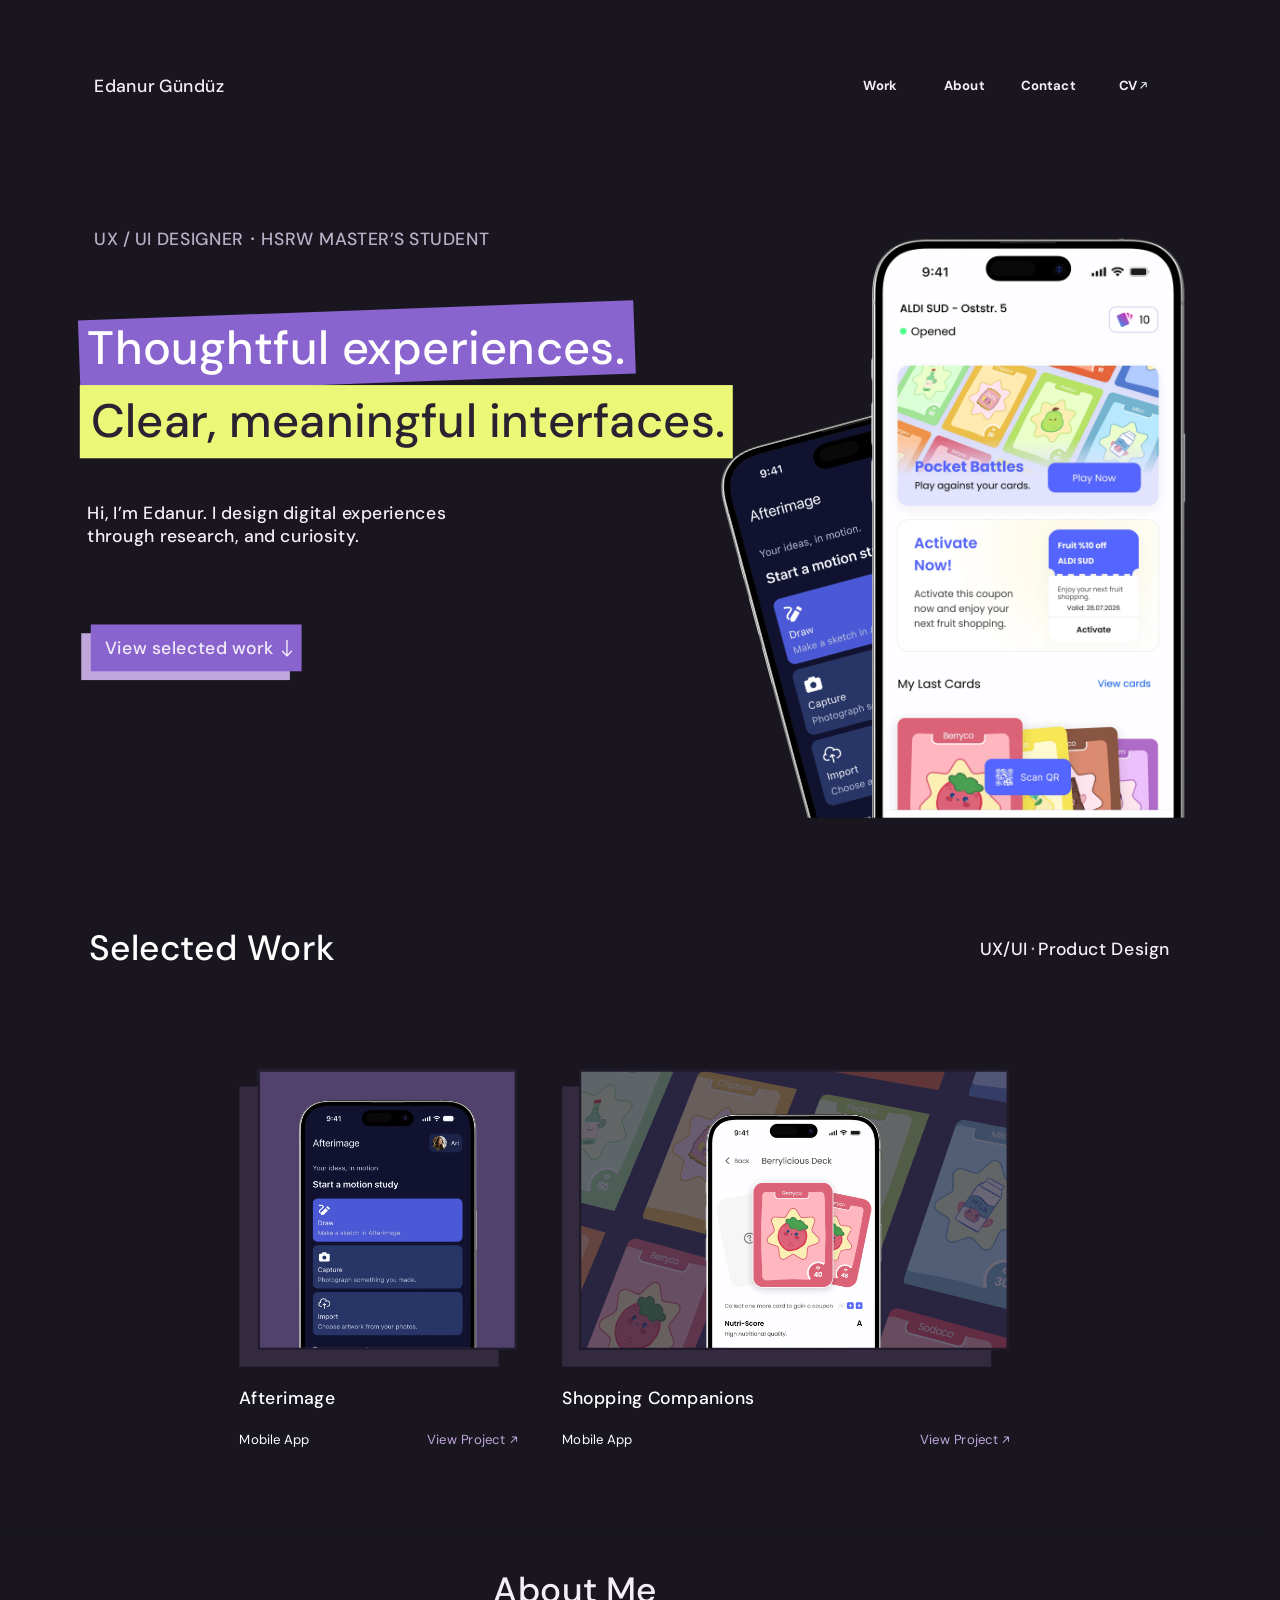
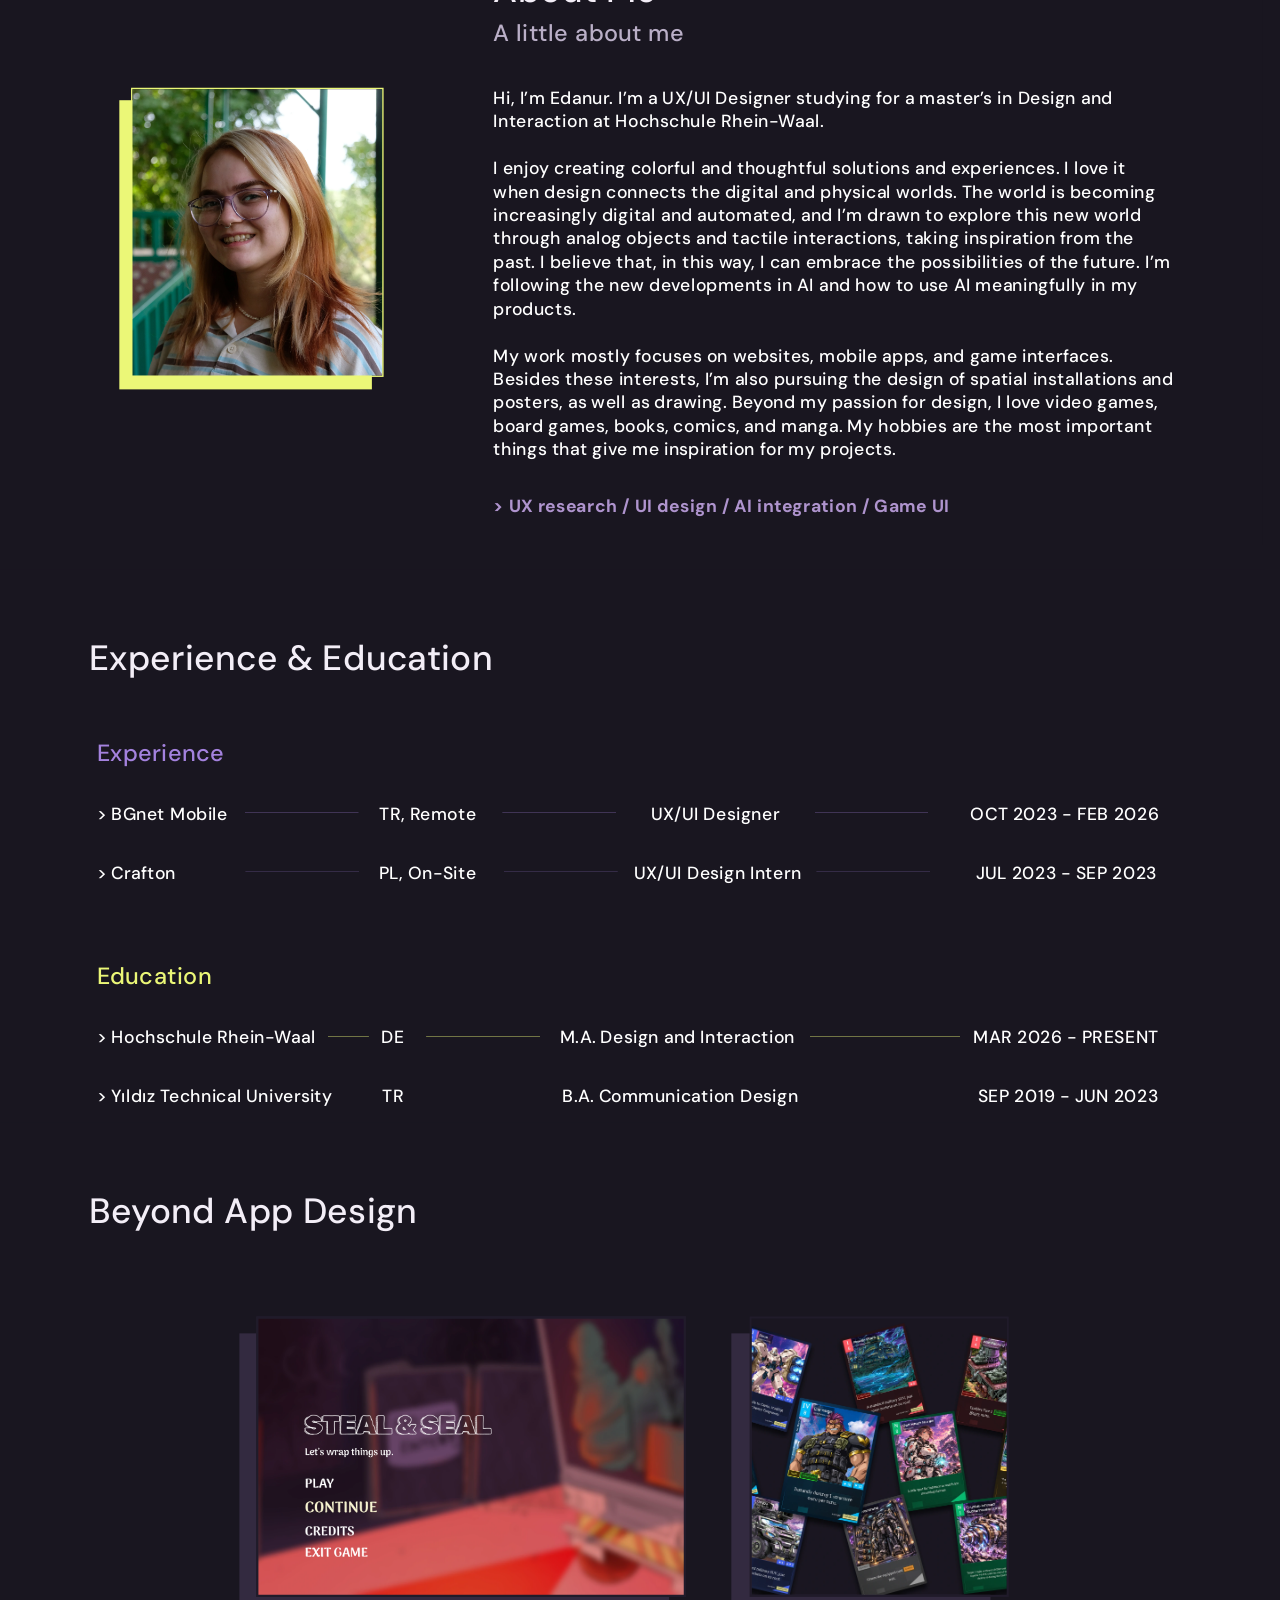
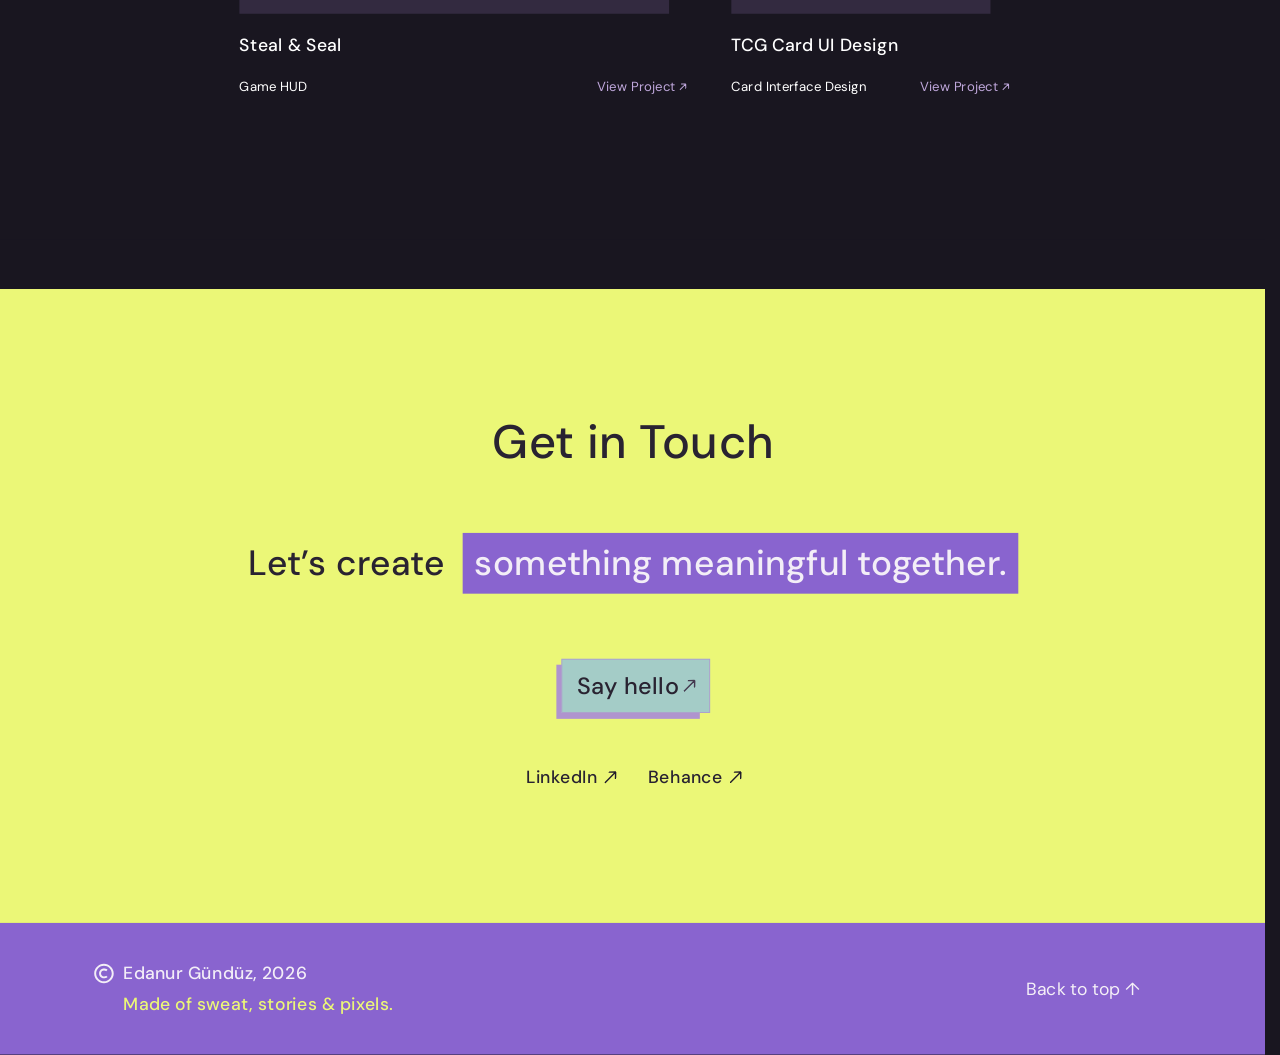
==== index.html @ 9abca116 "resize2" ====
<!doctype html><html lang="en"><head><meta charset="utf-8"><meta name="viewport" content="width=device-width,initial-scale=1"><meta name="description" content="Edanur Gündüz — UX/UI Designer — UX/UI design portfolio by Edanur Gündüz."><title>Edanur Gündüz — UX/UI Designer</title><link rel="stylesheet" href="styles/foundations.css?v=20261009-artwork1"><link rel="stylesheet" href="styles/figma-layout.css?v=20261009-artwork1"><link rel="stylesheet" href="styles/figma-text-current.css?v=20261009-artwork1"><link rel="stylesheet" href="styles/website-last.css?v=20261009-artwork1"><link rel="stylesheet" href="styles/responsive.css?v=20261009-artwork1"></head><body data-page="home"><a class="skip-link" href="#top">Skip to content</a><main id="viewport"><div id="artboard"><div class="f15 f377 f390 page-frame home-frame" data-node-id="212:85" data-name="MacBook Pro 16&#x27; - 10" id="top" style="width:1728px;height:5812px"><div class="f8 f13 f162 f252 f481 f553" data-node-id="212:86"></div><div class="f8 f41 f95 f191 f195 f250 f467 f618" data-node-id="212:87"><div class="f43 f381"><div class="f19 f89 f377 f617"></div></div></div><div class="f8 f14 f89 f251 f472 f621" data-node-id="212:88"></div><div class="f8 f38 f41 f191 f194 f254 f352 f479 f508" data-node-id="212:89"><p class="f7 f48 f50 f234 f377 f385 f418 f427 f492 f636" data-node-id="212:90">Edanur Gündüz</p><div class="f38 f41 f58 f191 f377 f385" data-node-id="212:91"><button class="f38 f40 f41 f191 f195 f352 f377 f385 f496" data-node-id="212:92"><p class="f7 f44 f49 f212 f377 f385 f401 f418 f431 f489 f636" data-node-id="212:93">Work</p></button><button class="f38 f40 f41 f191 f195 f352 f377 f385 f496" data-node-id="212:94"><p class="f7 f44 f49 f212 f377 f385 f401 f418 f431 f489 f636" data-node-id="212:95">About</p></button><button class="f38 f40 f41 f191 f195 f352 f377 f385 f496" data-node-id="212:96"><p class="f7 f44 f49 f212 f377 f385 f401 f418 f431 f489 f636" data-node-id="212:97">Contact</p></button><div class="f38 f41 f71 f191 f195 f352 f377 f385 f496" data-node-id="212:98"><p class="f7 f44 f49 f212 f377 f385 f401 f418 f489 f636" data-node-id="212:99">CV</p><div class="f41 f191 f195 f377 f385 f389" data-node-id="212:100"><div class="f2 f43"><div class="f87 f377 f498"><div class="f8 f188"><img alt="" class="f23 f311 f390" src="assets/home/imgArrow2.svg"></div></div></div></div></div></div></div><div class="f8 f38 f41 f54 f191 f195 f254 f352 f458" data-node-id="212:101"><p class="f7 f48 f50 f234 f377 f385 f419 f427 f492 f636" data-node-id="212:102">UX / UI DESIGNER</p><div class="f377 f385 f388" data-node-id="212:103"><img alt="" class="f8 f23 f186 f311 f390" src="assets/home/imgEllipse1.svg"></div><p class="f7 f48 f50 f234 f377 f385 f419 f427 f492 f636" data-node-id="212:104">HSRW MASTER’S STUDENT</p></div><p class="f7 f8 f48 f50 f235 f254 f428 f432 f470 f492 f636" data-node-id="212:105">Thoughtful experiences. </p><p class="f7 f8 f48 f50 f235 f256 f417 f428 f474 f492 f636" data-node-id="212:106">Clear, meaningful interfaces.</p><div class="f7 f8 f48 f50 f197 f254 f418 f427 f476 f492 f636" data-node-id="212:107"><p class="f234 f312">Hi, I’m Edanur. I design digital experiences
</p><p class="f234">through research, and curiosity.</p></div><button class="f8 f19 f38 f40 f41 f61 f191 f195 f256 f367 f371 f480" data-node-id="212:108"><p class="f7 f48 f50 f234 f377 f385 f418 f427 f431 f492 f636" data-node-id="212:109">View selected work</p><div class="f41 f108 f191 f195 f377 f385 f493" data-node-id="212:110"><div class="f43 f380"><div class="f87 f377 f524"><div class="f8 f189"><img alt="" class="f23 f311 f390" src="assets/home/imgArrow1.svg"></div></div></div></div></button><div class="f8 f41 f177 f191 f195 f278 f473 f599" data-node-id="212:111"><div class="f0 f43"><div class="f174 f377 f580" data-name="iMockup - iPhone 15 Pro Max"><img alt="" class="f8 f186 f311 f347 f359 f390" src="assets/home/imgIMockupIPhone15ProMax.webp"></div></div></div><div class="f8 f179 f281 f461 f582" data-node-id="212:112" data-name="iMockup - iPhone 15 Pro Max"><img alt="" class="f8 f186 f311 f347 f359 f390" src="assets/home/imgIMockupIPhone15ProMax1.webp"></div><div class="f8 f15 f183 f236 f350 f444 f516" data-node-id="212:113" data-name="MacBook Pro 16&#x27; - 8"><div class="f8 f38 f41 f191 f194 f253 f352 f448 f509" data-node-id="212:116"><p class="f7 f48 f50 f232 f377 f385 f425 f432 f492 f636" data-node-id="212:117">Selected Work</p><div class="f38 f41 f80 f191 f377 f385" data-node-id="212:118"><p class="f7 f48 f50 f234 f377 f385 f418 f427 f492 f636" data-node-id="212:119">UX/UI </p><div class="f377 f385 f388" data-node-id="212:120"><img alt="" class="f8 f23 f186 f311 f390" src="assets/home/imgEllipse1.svg"></div><p class="f7 f48 f50 f234 f377 f385 f418 f427 f492 f636" data-node-id="212:121">Product Design</p></div></div><div class="f8 f38 f41 f82 f191 f195 f273 f463 f510" data-node-id="225:916"><div class="f38 f41 f42 f66 f192 f377 f385" data-node-id="225:914"><div class="f85 f86 f185 f197 f358 f377 f385" data-node-id="225:913"><div class="f16 f37 f144 f314 f344 f377 f383 f578" data-node-id="212:114"></div><div class="f18 f24 f30 f33 f37 f144 f322 f341 f350 f377 f383 f578" data-node-id="212:194"><div class="f5 f8 f150 f277 f466 f527" data-node-id="212:195" data-name="iMockup - iPhone 15 Pro Max"><img alt="" class="f8 f186 f311 f347 f359 f390" src="assets/home/imgIMockupIPhone15ProMax2.webp"></div></div></div><div class="f38 f41 f42 f66 f193 f377 f385 f580" data-node-id="212:196"><p class="f7 f48 f50 f234 f377 f385 f427 f432 f492 f636" data-node-id="212:197">AI Video Generation App</p><div class="f38 f41 f191 f194 f377 f385 f635" data-node-id="212:198"><p class="f7 f47 f51 f231 f377 f385 f424 f432 f491 f636" data-node-id="212:199">Mobile App</p><div class="f38 f41 f191 f194 f377 f385 f515" data-node-id="212:200"><p class="f7 f47 f51 f231 f377 f385 f415 f424 f491 f636" data-node-id="212:201">View Case Study</p><div class="f41 f191 f195 f377 f385 f389" data-node-id="212:202"><div class="f2 f43"><div class="f87 f377 f498"><div class="f8 f188"><img alt="" class="f23 f311 f390" src="assets/home/imgArrow3.svg"></div></div></div></div></div></div></div></div><div class="f38 f41 f42 f66 f193 f195 f377 f385" data-node-id="225:915"><div class="f85 f86 f185 f197 f358 f377 f385" data-node-id="225:912"><div class="f19 f37 f144 f314 f344 f377 f383 f604" data-node-id="212:115"></div><a class="f17 f23 f26 f30 f33 f37 f40 f144 f321 f341 f350 f377 f383 f605" data-node-id="212:122"><div class="f5 f6 f8 f11 f161 f237 f348 f350 f384 f433 f605" data-node-id="212:123"><div class="f8 f39 f90 f245 f439 f499" data-node-id="212:124"><div class="f8 f39 f109 f238 f437 f531" data-node-id="212:125"><div class="f8 f39 f109 f238 f437 f531" data-node-id="212:126" data-name="__boundary_rect__"><div class="f8 f41 f111 f191 f195 f241 f438 f535" data-node-id="212:128"><div class="f43 f382"><div class="f106 f283 f284 f285 f286 f287 f299 f349 f377 f525" style="mask-image:url(assets/home/imgBoundaryRect.svg)" data-name="__boundary_rect__"><img alt="" class="f8 f186 f311 f347 f359 f390" src="assets/home/imgBoundaryRect1.webp"></div></div></div></div></div><div class="f8 f39 f113 f258 f435 f538" data-node-id="212:130"><div class="f8 f39 f113 f258 f435 f538" data-node-id="212:131" data-name="__boundary_rect__"><div class="f8 f41 f115 f191 f195 f257 f436 f542" data-node-id="212:133"><div class="f43 f382"><div class="f107 f283 f284 f285 f286 f288 f301 f349 f377 f530" style="mask-image:url(assets/home/imgBoundaryRect2.svg)" data-name="__boundary_rect__"><img alt="" class="f8 f186 f311 f347 f359 f390" src="assets/home/imgBoundaryRect3.webp"></div></div></div></div></div><div class="f8 f39 f120 f266 f442 f549" data-node-id="212:135"><div class="f8 f39 f120 f266 f442 f549" data-node-id="212:136" data-name="__boundary_rect__"><div class="f8 f41 f121 f191 f195 f265 f443 f555" data-node-id="212:138"><div class="f43 f382"><div class="f112 f283 f284 f285 f286 f290 f304 f349 f377 f536" style="mask-image:url(assets/home/imgBoundaryRect4.svg)" data-name="__boundary_rect__"><img alt="" class="f8 f186 f311 f347 f359 f390" src="assets/home/imgBoundaryRect5.webp"></div></div></div></div></div><div class="f8 f39 f125 f272 f440 f560" data-node-id="212:140"><div class="f8 f39 f125 f272 f440 f560" data-node-id="212:141" data-name="__boundary_rect__"><div class="f8 f41 f128 f191 f195 f271 f441 f565" data-node-id="212:143"><div class="f43 f382"><div class="f117 f283 f284 f285 f286 f293 f307 f349 f377 f547" style="mask-image:url(assets/home/imgBoundaryRect6.svg)" data-name="__boundary_rect__"><img alt="" class="f8 f186 f311 f347 f359 f390" src="assets/home/imgBoundaryRect7.webp"></div></div></div></div></div><div class="f8 f39 f136 f269 f450 f567" data-node-id="212:145"><div class="f8 f39 f136 f269 f450 f567" data-node-id="212:146" data-name="__boundary_rect__"><div class="f8 f41 f137 f191 f195 f268 f449 f571" data-node-id="212:148"><div class="f43 f382"><div class="f130 f283 f284 f285 f286 f296 f309 f349 f377 f557" style="mask-image:url(assets/home/imgBoundaryRect8.svg)" data-name="__boundary_rect__"><img alt="" class="f8 f186 f311 f347 f359 f390" src="assets/home/imgBoundaryRect9.webp"></div></div></div></div></div><div class="f8 f39 f142 f264 f469 f572" data-node-id="212:150"><div class="f8 f39 f142 f264 f469 f572" data-node-id="212:151" data-name="__boundary_rect__"><div class="f8 f41 f143 f191 f195 f263 f468 f574" data-node-id="212:153"><div class="f43 f382"><div class="f140 f283 f284 f285 f286 f298 f310 f349 f377 f564" style="mask-image:url(assets/home/imgBoundaryRect10.svg)" data-name="__boundary_rect__"><img alt="" class="f8 f186 f311 f347 f359 f390" src="assets/home/imgBoundaryRect11.webp"></div></div></div></div></div><div class="f8 f39 f116 f239 f478 f537" data-node-id="212:155"><div class="f8 f39 f116 f239 f478 f537" data-node-id="212:156" data-name="__boundary_rect__"><div class="f8 f41 f118 f191 f195 f240 f477 f540" data-node-id="212:158"><div class="f43 f382"><div class="f110 f283 f284 f285 f286 f289 f300 f349 f377 f528" style="mask-image:url(assets/home/imgBoundaryRect12.svg)" data-name="__boundary_rect__"><img alt="" class="f8 f186 f311 f347 f359 f390" src="assets/home/imgBoundaryRect13.webp"></div></div></div></div></div><div class="f8 f39 f123 f270 f483 f545" data-node-id="212:160"><div class="f8 f39 f123 f270 f483 f545" data-node-id="212:161" data-name="__boundary_rect__"><div class="f8 f41 f124 f191 f195 f267 f482 f554" data-node-id="212:163"><div class="f43 f382"><div class="f114 f283 f284 f285 f286 f291 f303 f349 f377 f534" style="mask-image:url(assets/home/imgBoundaryRect14.svg)" data-name="__boundary_rect__"><img alt="" class="f8 f186 f311 f347 f359 f390" src="assets/home/imgBoundaryRect15.webp"></div></div></div></div></div><div class="f8 f39 f131 f262 f446 f559" data-node-id="212:165"><div class="f8 f39 f131 f262 f446 f559" data-node-id="212:166" data-name="__boundary_rect__"><div class="f8 f41 f132 f191 f195 f261 f445 f563" data-node-id="212:168"><div class="f43 f382"><div class="f122 f283 f284 f285 f286 f294 f306 f349 f377 f541" style="mask-image:url(assets/home/imgBoundaryRect16.svg)" data-name="__boundary_rect__"><img alt="" class="f8 f186 f311 f347 f359 f390" src="assets/home/imgBoundaryRect17.webp"></div></div></div></div></div><div class="f8 f39 f127 f243 f456 f543" data-node-id="212:170"><div class="f8 f39 f127 f243 f456 f543" data-node-id="212:171" data-name="__boundary_rect__"><div class="f8 f41 f129 f191 f195 f244 f455 f550" data-node-id="212:173"><div class="f43 f382"><div class="f119 f283 f284 f285 f286 f292 f302 f349 f377 f532" style="mask-image:url(assets/home/imgBoundaryRect18.svg)" data-name="__boundary_rect__"><img alt="" class="f8 f186 f311 f347 f359 f390" src="assets/home/imgBoundaryRect19.webp"></div></div></div></div></div><div class="f8 f39 f133 f247 f462 f558" data-node-id="212:175"><div class="f8 f39 f133 f247 f462 f558" data-node-id="212:176" data-name="__boundary_rect__"><div class="f8 f41 f135 f191 f195 f248 f460 f561" data-node-id="212:178"><div class="f43 f382"><div class="f126 f283 f284 f285 f286 f295 f305 f349 f377 f539" style="mask-image:url(assets/home/imgBoundaryRect20.svg)" data-name="__boundary_rect__"><img alt="" class="f8 f186 f311 f347 f359 f390" src="assets/home/imgBoundaryRect21.webp"></div></div></div></div></div><div class="f8 f39 f138 f250 f465 f566" data-node-id="212:180"><div class="f8 f39 f138 f250 f465 f566" data-node-id="212:181" data-name="__boundary_rect__"><div class="f8 f41 f141 f191 f195 f249 f464 f569" data-node-id="212:183"><div class="f43 f382"><div class="f134 f283 f284 f285 f286 f297 f308 f349 f377 f552" style="mask-image:url(assets/home/imgBoundaryRect22.svg)" data-name="__boundary_rect__"><img alt="" class="f8 f186 f311 f347 f359 f390" src="assets/home/imgBoundaryRect23.webp"></div></div></div></div></div></div></div><div class="f5 f8 f149 f279 f475 f526" data-node-id="212:185" data-name="iMockup - iPhone 15 Pro Max"><img alt="" class="f8 f186 f311 f347 f359 f390" src="assets/home/imgIMockupIPhone15ProMax3.webp"></div></a></div><a class="f38 f40 f41 f42 f66 f193 f377 f385 f635" data-node-id="212:186"><p class="f7 f48 f50 f234 f377 f385 f427 f431 f432 f492 f636" data-node-id="212:187">Shopping Companions</p><div class="f38 f41 f191 f194 f377 f385 f635" data-node-id="212:188"><p class="f7 f47 f51 f231 f377 f385 f424 f431 f432 f491 f636" data-node-id="212:189">Mobile App</p><div class="f38 f41 f191 f194 f377 f385 f505" data-node-id="212:190"><p class="f7 f47 f51 f231 f377 f385 f415 f424 f431 f491 f636" data-node-id="212:191">View Project</p><div class="f41 f191 f195 f377 f385 f389" data-node-id="212:192"><div class="f2 f43"><div class="f87 f377 f498"><div class="f8 f188"><img alt="" class="f23 f311 f390" src="assets/home/imgArrow3.svg"></div></div></div></div></div></div></a></div></div></div><div class="f8 f15 f176 f246 f350 f452 f516" data-node-id="212:203" data-name="MacBook Pro 16&#x27; - 9"><div class="f6 f8 f39 f259 f487" data-node-id="212:206"><div class="f6 f8 f14 f146 f259 f485 f575" data-node-id="212:207"></div><div class="f6 f8 f25 f28 f33 f146 f260 f486 f575" data-node-id="212:208"><img alt="" class="f8 f186 f311 f347 f359 f390" src="assets/home/imgFrame15.webp"></div></div><div class="f6 f7 f8 f38 f41 f42 f74 f193 f276 f484" data-node-id="212:209"><div class="f38 f41 f42 f48 f50 f54 f193 f352 f377 f385 f492 f635 f636" data-node-id="212:210"><p class="f232 f377 f385 f418 f425" data-node-id="212:211">About Me</p><p class="f233 f377 f385 f419 f426" data-node-id="212:212">A little about me</p></div><div class="f38 f41 f42 f75 f193 f363 f377 f385 f638" data-node-id="212:213"><div class="f48 f50 f197 f377 f385 f427 f432 f492 f625" data-node-id="212:214"><p class="f234 f312">Hi, I’m Edanur. I’m a UX/UI Designer studying for a master’s in Design and Interaction at Hochschule Rhein-Waal.

</p><p class="f234 f312 f403"></p><p class="f234 f312">I enjoy creating colorful and thoughtful solutions and experiences. I love it when design connects the digital and physical worlds. The world is becoming increasingly digital and automated, and I’m drawn to explore this new world through analog objects and tactile interactions, taking inspiration from the past. I believe that, in this way, I can embrace the possibilities of the future. I’m following the new developments in AI and how to use AI meaningfully in my products.

</p><p class="f234 f312 f403"></p><p class="f234">My work mostly focuses on websites, mobile apps, and game interfaces. Besides these interests, I’m also pursuing the design of spatial installations and posters, as well as drawing. Beyond my passion for design, I love video games, board games, books, comics, and manga. My hobbies are the most important things that give me inspiration for my projects.</p></div><p class="f44 f49 f217 f313 f377 f385 f392 f403 f490 f634" data-node-id="212:215">&gt; UX research / UI design / AI integration / Game UI  </p></div></div></div><div class="f8 f15 f178 f236 f350 f457 f516" data-node-id="212:216" data-name="MacBook Pro 16&#x27; - 10"><div class="f8 f38 f41 f42 f191 f253 f479 f506" data-node-id="212:219"><div class="f38 f41 f42 f193 f352 f377 f385 f635" data-node-id="212:220"><p class="f7 f48 f50 f232 f377 f385 f418 f425 f492 f636" data-node-id="212:221">Experience &amp; Education</p></div></div><div class="f8 f38 f41 f42 f76 f193 f255 f352 f453" data-node-id="212:222"><p class="f7 f48 f50 f233 f377 f385 f420 f426 f492 f636" data-node-id="212:223">Experience</p><div class="f85 f86 f185 f197 f358 f377 f385" data-node-id="212:224"><p class="f7 f37 f48 f50 f234 f314 f341 f377 f383 f427 f432 f492 f636" data-node-id="212:225">&gt; BGnet Mobile</p><p class="f7 f37 f48 f50 f234 f326 f341 f377 f383 f427 f432 f492 f636" data-node-id="212:226">TR, Remote</p><p class="f7 f37 f48 f50 f234 f336 f341 f377 f383 f427 f432 f492 f636" data-node-id="212:227">UX/UI Designer</p><p class="f7 f37 f48 f50 f234 f315 f341 f377 f383 f427 f432 f492 f636" data-node-id="212:228">OCT 2023 - FEB 2026</p><div class="f37 f87 f319 f342 f377 f383 f512" data-node-id="212:229"><div class="f8 f187"><img alt="" class="f23 f311 f390" src="assets/home/imgVector1.svg"></div></div><div class="f37 f87 f330 f342 f377 f383 f512" data-node-id="212:230"><div class="f8 f187"><img alt="" class="f23 f311 f390" src="assets/home/imgVector1.svg"></div></div><div class="f37 f87 f338 f342 f377 f383 f512" data-node-id="212:231"><div class="f8 f187"><img alt="" class="f23 f311 f390" src="assets/home/imgVector1.svg"></div></div></div><div class="f85 f86 f185 f197 f358 f377 f385" data-node-id="212:232"><p class="f7 f37 f48 f50 f234 f314 f341 f377 f383 f427 f432 f492 f636" data-node-id="212:233">&gt; Crafton</p><p class="f7 f37 f48 f50 f234 f325 f341 f377 f383 f427 f432 f492 f636" data-node-id="212:234">PL, On-Site</p><p class="f7 f37 f48 f50 f234 f335 f341 f377 f383 f427 f432 f492 f636" data-node-id="212:235">UX/UI Design Intern</p><p class="f7 f37 f48 f50 f234 f317 f341 f377 f383 f427 f432 f492 f636" data-node-id="212:236">JUL 2023 - SEP 2023</p><div class="f37 f87 f320 f343 f377 f383 f513" data-node-id="212:237"><div class="f8 f187"><img alt="" class="f23 f311 f390" src="assets/home/imgVector4.svg"></div></div><div class="f37 f87 f331 f343 f377 f383 f513" data-node-id="212:238"><div class="f8 f187"><img alt="" class="f23 f311 f390" src="assets/home/imgVector4.svg"></div></div><div class="f37 f87 f339 f343 f377 f383 f513" data-node-id="212:239"><div class="f8 f187"><img alt="" class="f23 f311 f390" src="assets/home/imgVector4.svg"></div></div></div></div><div class="f8 f38 f41 f42 f76 f193 f255 f352 f471" data-node-id="212:240"><p class="f7 f48 f50 f233 f377 f385 f393 f426 f492 f636" data-node-id="212:241">Education</p><div class="f85 f86 f185 f197 f358 f377 f385" data-node-id="212:242"><p class="f7 f37 f48 f50 f234 f314 f341 f377 f383 f427 f432 f492 f636" data-node-id="212:243">&gt; Hochschule Rhein-Waal</p><p class="f7 f37 f48 f50 f234 f327 f341 f377 f383 f427 f432 f492 f636" data-node-id="212:244">DE</p><p class="f7 f37 f48 f50 f234 f332 f341 f377 f383 f427 f432 f492 f636" data-node-id="212:245">M.A. Design and Interaction</p><p class="f7 f37 f48 f50 f234 f316 f341 f377 f383 f427 f432 f492 f636" data-node-id="212:246">MAR 2026 - PRESENT</p><div class="f37 f87 f323 f343 f377 f383 f598" data-node-id="212:247"><div class="f8 f187"><img alt="" class="f23 f311 f390" src="assets/home/imgVector7.svg"></div></div><div class="f37 f87 f329 f343 f377 f383 f511" data-node-id="212:248"><div class="f8 f187"><img alt="" class="f23 f311 f390" src="assets/home/imgVector8.svg"></div></div><div class="f37 f87 f337 f343 f377 f383 f519" data-node-id="212:249"><div class="f8 f187"><img alt="" class="f23 f311 f390" src="assets/home/imgVector9.svg"></div></div></div><div class="f85 f86 f185 f197 f358 f377 f385" data-node-id="212:250"><p class="f7 f37 f48 f50 f234 f314 f341 f377 f383 f427 f432 f492 f636" data-node-id="212:251">&gt; Yıldız Technical University</p><p class="f7 f37 f48 f50 f234 f328 f341 f377 f383 f427 f432 f492 f636" data-node-id="212:252">TR</p><p class="f7 f37 f48 f50 f234 f333 f341 f377 f383 f427 f432 f492 f636" data-node-id="212:253">B.A. Communication Design</p><p class="f7 f37 f48 f50 f234 f318 f341 f377 f383 f427 f432 f492 f636" data-node-id="212:254">SEP 2019 - JUN 2023</p><div class="f37 f87 f324 f343 f377 f383 f583" data-node-id="212:255"><div class="f8 f187"><img alt="" class="f23 f311 f390" src="assets/home/imgVector10.svg"></div></div><div class="f37 f87 f329 f343 f377 f383 f514" data-node-id="212:256"><div class="f8 f187"><img alt="" class="f23 f311 f390" src="assets/home/imgVector11.svg"></div></div><div class="f37 f87 f337 f343 f377 f383 f520" data-node-id="212:257"><div class="f8 f187"><img alt="" class="f23 f311 f390" src="assets/home/imgVector12.svg"></div></div></div></div></div><div class="f5 f8 f15 f35 f182 f237 f350 f516" data-node-id="212:258" data-name="MacBook Pro 16&#x27; - 11"><div class="f8 f38 f41 f42 f191 f253 f479 f509" data-node-id="212:259"><div class="f38 f41 f42 f193 f352 f377 f385 f635" data-node-id="212:260"><p class="f7 f48 f50 f232 f377 f385 f418 f425 f492 f636" data-node-id="212:261">Beyond App Design</p></div></div><div class="f8 f38 f41 f82 f191 f195 f273 f454 f510" data-node-id="225:921"><div class="f38 f41 f42 f66 f193 f377 f385" data-node-id="225:920"><div class="f85 f86 f185 f197 f358 f377 f385" data-node-id="225:919"><div class="f19 f37 f144 f314 f344 f377 f383 f605" data-node-id="212:263"></div><a class="f17 f23 f26 f30 f33 f37 f40 f144 f321 f341 f350 f377 f383 f605" data-node-id="212:264"><div class="f5 f6 f8 f144 f279 f350 f384 f433 f605" data-node-id="212:265"><div class="f8 f186 f351 f359"><img alt="" class="f8 f184 f242 f311 f434 f501" src="assets/home/imgFrame26.webp"></div><div class="f5 f8 f105 f280 f447 f533" data-node-id="212:266" data-name="maın menu 1"><img alt="" class="f8 f186 f311 f347 f359 f390" src="assets/home/imgMainMenu1.webp"></div></div></a></div><a class="f38 f40 f41 f42 f66 f193 f377 f385 f635" data-node-id="212:267"><p class="f7 f48 f50 f234 f377 f385 f427 f431 f432 f492 f636" data-node-id="212:268">Steal &amp; Seal</p><div class="f38 f41 f191 f194 f377 f385 f635" data-node-id="212:269"><p class="f7 f47 f51 f231 f377 f385 f424 f431 f432 f491 f636" data-node-id="212:270">Game HUD</p><div class="f38 f41 f191 f194 f377 f385 f505" data-node-id="212:271"><p class="f7 f47 f51 f231 f377 f385 f415 f424 f431 f491 f636" data-node-id="212:272">View Project</p><div class="f41 f191 f195 f377 f385 f389" data-node-id="212:273"><div class="f2 f43"><div class="f87 f377 f498"><div class="f8 f188"><img alt="" class="f23 f311 f390" src="assets/home/imgArrow3.svg"></div></div></div></div></div></div></a></div><div class="f38 f41 f42 f66 f193 f377 f385" data-node-id="225:918"><div class="f85 f86 f185 f197 f358 f377 f385" data-node-id="225:917"><div class="f16 f37 f144 f314 f344 f377 f383 f578" data-node-id="212:262"></div><div class="f24 f30 f33 f37 f144 f322 f341 f377 f383 f578" data-node-id="212:275"><img alt="" class="f8 f186 f311 f347 f359 f390" src="assets/home/imgFrame9.webp"></div></div><div class="f38 f41 f42 f66 f193 f377 f385 f580" data-node-id="212:276"><p class="f7 f48 f50 f234 f377 f385 f427 f432 f492 f636" data-node-id="212:277">TCG Card UI Design</p><div class="f38 f41 f191 f194 f377 f385 f635" data-node-id="212:278"><p class="f7 f47 f51 f231 f377 f385 f424 f432 f491 f636" data-node-id="212:279">Card Interface Design </p><div class="f38 f41 f191 f194 f377 f385 f505" data-node-id="212:280"><p class="f7 f47 f51 f231 f377 f385 f415 f424 f491 f636" data-node-id="212:281">View Project</p><div class="f41 f191 f195 f377 f385 f389" data-node-id="212:282"><div class="f2 f43"><div class="f87 f377 f498"><div class="f8 f188"><img alt="" class="f23 f311 f390" src="assets/home/imgArrow3.svg"></div></div></div></div></div></div></div></div></div></div><div class="f8 f14 f36 f178 f236 f350 f516" data-node-id="212:283" data-name="MacBook Pro 16&#x27; - 12"><div class="f8 f19 f89 f275 f459 f615" data-node-id="212:284"></div><div class="f5 f8 f38 f41 f42 f192 f277 f479" data-node-id="212:287"><div class="f38 f41 f42 f173 f193 f352 f377 f385 f553" data-node-id="212:288"></div></div><div class="f6 f8 f38 f41 f42 f78 f191 f274 f433 f624" data-node-id="212:289"><div class="f38 f41 f42 f53 f191 f377 f385 f635" data-node-id="212:290"><p class="f7 f48 f50 f235 f313 f377 f385 f417 f428 f430 f492 f634" data-node-id="212:291">Get in Touch</p><p class="f7 f48 f50 f197 f377 f385 f417 f425 f492 f637" data-node-id="212:292"><span class="f232">Let’s create  </span><span class="f232 f394">something meaningful together.</span></p><a class="f40 f85 f86 f185 f197 f358 f377 f385" href="mailto:edgunduuz001@gmail.com" data-node-id="212:293" target="_blank"><div class="f12 f37 f170 f314 f345 f377 f383 f517" data-node-id="212:294"></div><div class="f20 f24 f27 f33 f37 f38 f41 f84 f191 f195 f334 f341 f367 f371 f377 f383" data-node-id="212:295"><p class="f7 f48 f50 f233 f377 f385 f417 f426 f492 f636" data-node-id="212:296">Say hello </p><div class="f41 f191 f195 f377 f385 f386" data-node-id="212:297"><div class="f2 f43"><div class="f87 f377 f521"><div class="f8 f190"><img alt="" class="f23 f311 f390" src="assets/home/imgArrow4.svg"></div></div></div></div></div></a></div><div class="f38 f40 f41 f63 f191 f377 f385" data-node-id="212:298"><a class="f38 f41 f54 f191 f195 f352 f377 f385" href="https://www.linkedin.com/in/eda-g%C3%BCnd%C3%BCz-01/" data-node-id="212:299" target="_blank"><p class="f7 f48 f50 f234 f377 f385 f417 f427 f431 f492 f636" data-node-id="212:300">LinkedIn</p><div class="f41 f191 f195 f377 f385 f386" data-node-id="212:301"><div class="f2 f43"><div class="f87 f377 f521"><div class="f8 f190"><img alt="" class="f23 f311 f390" src="assets/home/imgArrow5.svg"></div></div></div></div></a><a class="f38 f41 f54 f191 f195 f352 f377 f385" href="https://www.behance.net/edagndz1" data-node-id="212:302" target="_blank"><p class="f7 f48 f50 f234 f377 f385 f417 f427 f431 f492 f636" data-node-id="212:303">Behance</p><div class="f41 f191 f195 f377 f385 f386" data-node-id="212:304"><div class="f2 f43"><div class="f87 f377 f521"><div class="f8 f190"><img alt="" class="f23 f311 f390" src="assets/home/imgArrow5.svg"></div></div></div></div></a></div></div></div><div class="f5 f8 f19 f34 f38 f41 f104 f191 f194 f237 f364 f516" data-node-id="220:872" data-name="Footer"><div class="f38 f41 f54 f193 f195 f352 f377 f385" data-node-id="220:873"><div class="f377 f385 f387" data-node-id="220:874" data-name="bx:copyright"><img alt="" class="f8 f23 f186 f311 f390" src="assets/home/imgBxCopyright.svg"></div><div class="f7 f38 f41 f42 f48 f50 f54 f193 f195 f234 f377 f385 f427 f492 f636" data-node-id="220:877"><p class="f377 f385 f418" data-node-id="220:878">Edanur Gündüz, 2026</p><p class="f377 f385 f393" data-node-id="220:879">Made of sweat, stories &amp; pixels.</p></div></div><p class="f7 f46 f51 f213 f377 f385 f403 f422 f489 f522" data-node-id="220:880">Back to top ↑</p></div></div></div></main><script src="scripts/site.js?v=20261009-artwork1" defer></script><script src="scripts/home.js?v=20261009-artwork1" defer></script></body></html>
---- styles/foundations.css ----
@font-face{font-family:'DM Sans';font-style:normal;font-weight:400;font-display:swap;src:url('../home-assets/dm-sans-400.ttf')}@font-face{font-family:'DM Sans';font-style:normal;font-weight:500;font-display:swap;src:url('../home-assets/dm-sans-500.ttf')}@font-face{font-family:'DM Sans';font-style:normal;font-weight:700;font-display:swap;src:url('../home-assets/dm-sans-700.ttf')}
:root{--ink:#191620;--paper:#f3eef7;--lime:#ebf777;--purple:#8964cf;--lilac:#bea7de;--surface:#332a40}*{box-sizing:border-box;border-width:0;border-style:solid}html{scroll-behavior:smooth}body{margin:0;background:var(--ink);color:var(--paper);font-family:'DM Sans',sans-serif;overflow-x:hidden}p{margin:0}img{display:block}a{color:inherit;text-decoration:none}button{font:inherit;cursor:pointer}div,p,img,a{--tx:0px;--ty:0px;--rot:0deg;transform:translate(var(--tx),var(--ty)) rotate(var(--rot))}a:focus-visible,button:focus-visible{outline:3px solid var(--lime);outline-offset:6px}.skip-link{position:fixed;left:20px;top:-100px;z-index:1000;background:var(--lime);color:var(--ink);padding:14px}.skip-link:focus{top:20px}::selection{background:var(--purple);color:white}@media(prefers-reduced-motion:reduce){html{scroll-behavior:auto}*,*::before,*::after{animation:none!important;transition:none!important}}
---- styles/figma-layout.css ----
.f0{--rot:-15deg}
.f1{--rot:-2deg}
.f2{--rot:-45deg}
.f3{--rot:-5deg}
.f4{--rot:-8deg}
.f5{--tx:-50%}
.f6{--ty:-50%}
.f7{overflow-wrap:break-word}
.f8{position:absolute}
.f9{backdrop-filter:blur(7.2px)}
.f10{background:rgba(32,27,42,0.5)}
.f11{background:rgba(84,101,255,0.16)}
.f12{background:var(--color-accent-default,#af94ce)}
.f13{background:var(--color-accent-hover,#bfa7db)}
.f14{background:var(--color-accent-lime,#ebf777)}
.f15{background:var(--color-background-default,#191620)}
.f16{background:var(--color-background-hover,#332a40)}
.f17{background:var(--color-background-surface,#262030)}
.f18{background:var(--color-palette-deep-plum,#51416d)}
.f19{background:var(--color-palette-iris-purple,#8964cf)}
.f20{background:var(--color-palette-matte-mint,#a4ccc7)}
.f21{background:var(--shoco-journey,#201b2a)}
.f22{background:var(--shoco-lilac,#bea7de)}
.f23{display:block}
.f24{border-width:1px}
.f25{border-width:2px}
.f26{border-width:3px}
.f27{border-color:#af94ce}
.f28{border-color:#ebf777}
.f29{border-color:var(--shoco-accent,#a482de)}
.f30{border-color:var(--shoco-journey,#201b2a)}
.f31{border-color:var(--shoco-paper,#f5f0f7)}
.f32{border-left-width:3px}
.f33{border-style:solid}
.f34{bottom:0}
.f35{bottom:1113px}
.f36{bottom:180px}
.f37{grid-column:1}
.f38{align-content:stretch}
.f39{display:contents}
.f40{cursor:pointer}
.f41{display:flex}
.f42{flex-direction:column}
.f43{flex:none}
.f44{font-family:"DM Sans",sans-serif;font-weight:700}
.f45{font-family:"DM Sans",sans-serif;font-weight:500}
.f46{font-family:"DM Sans",sans-serif;font-weight:400}
.f47{font-family:"DM Sans",sans-serif;font-weight:400}
.f48{font-family:"DM Sans",sans-serif;font-weight:500}
.f49{font-weight:700}
.f50{font-weight:500}
.f51{font-weight:400}
.f52{gap:100px}
.f53{gap:102px}
.f54{gap:10px}
.f55{gap:110px}
.f56{gap:12px}
.f57{gap:130px}
.f58{gap:13px}
.f59{gap:15px}
.f60{gap:16px}
.f61{gap:18px}
.f62{gap:20px}
.f63{gap:24px}
.f64{gap:25px}
.f65{gap:26px}
.f66{gap:27px}
.f67{gap:28px}
.f68{gap:30px}
.f69{gap:34px}
.f70{gap:38px}
.f71{gap:3px}
.f72{gap:40px}
.f73{gap:42px}
.f74{gap:43px}
.f75{gap:46px}
.f76{gap:48px}
.f77{gap:50px}
.f78{gap:54px}
.f79{gap:58px}
.f80{gap:5px}
.f81{gap:60px}
.f82{gap:62px}
.f83{gap:66px}
.f84{gap:7px}
.f85{grid-template-columns:max-content}
.f86{grid-template-rows:max-content}
.f87{height:0}
.f88{height:1000px}
.f89{height:100px}
.f90{height:1011.427px}
.f91{height:105px}
.f92{height:110px}
.f93{height:1170px}
.f94{height:127.145px}
.f95{height:127.305px}
.f96{height:1300px}
.f97{height:1320px}
.f98{height:1339px}
.f99{height:134.442px}
.f100{height:1340px}
.f101{height:138.138px}
.f102{height:140px}
.f103{height:177px}
.f104{height:180px}
.f105{height:202px}
.f106{height:215.262px}
.f107{height:228.387px}
.f108{height:22px}
.f109{height:235.887px}
.f110{height:238.849px}
.f111{height:240.278px}
.f112{height:243.113px}
.f113{height:249.949px}
.f114{height:254.543px}
.f115{height:254.685px}
.f116{height:259.272px}
.f117{height:259.737px}
.f118{height:264.599px}
.f119{height:265.518px}
.f120{height:265.706px}
.f121{height:270.828px}
.f122{height:272.276px}
.f123{height:275.885px}
.f124{height:281.654px}
.f125{height:283.472px}
.f126{height:285.223px}
.f127{height:285.686px}
.f128{height:289.031px}
.f129{height:292.04px}
.f130{height:292.45px}
.f131{height:294.63px}
.f132{height:300.898px}
.f133{height:306.33px}
.f134{height:306.653px}
.f135{height:313.242px}
.f136{height:315.926px}
.f137{height:322.761px}
.f138{height:328.742px}
.f139{height:329px}
.f140{height:330.325px}
.f141{height:336.287px}
.f142{height:353.454px}
.f143{height:361.727px}
.f144{height:383px}
.f145{height:390px}
.f146{height:395px}
.f147{height:405px}
.f148{height:415px}
.f149{height:497px}
.f150{height:504px}
.f151{height:510px}
.f152{height:560px}
.f153{height:580px}
.f154{height:592.823px}
.f155{height:600px}
.f156{height:602.197px}
.f157{height:604px}
.f158{height:605px}
.f159{height:620px}
.f160{height:622px}
.f161{height:635px}
.f162{height:64px}
.f163{height:654px}
.f164{height:660px}
.f165{height:680px}
.f166{height:690px}
.f167{height:710px}
.f168{height:715px}
.f169{height:720px}
.f170{height:74px}
.f171{height:766px}
.f172{height:769px}
.f173{height:76px}
.f174{height:788px}
.f175{height:800px}
.f176{height:831px}
.f177{height:859.242px}
.f178{height:866px}
.f179{height:888px}
.f180{height:890px}
.f181{height:95.62%}
.f182{height:980px}
.f183{height:981px}
.f184{height:100%}
.f185{display:inline-grid}
.f186{inset:0}
.f187{inset:-0.28px 0}
.f188{inset:-4.79px -5.75% -4.79px 0}
.f189{inset:-7.36px -4.55% -7.36px 0}
.f190{inset:-7.36px -4.71% -7.36px 0}
.f191{align-items:center}
.f192{align-items:flex-end}
.f193{align-items:flex-start}
.f194{justify-content:space-between}
.f195{justify-content:center}
.f196{justify-content:flex-end}
.f197{line-height:0}
.f198{line-height:100.1px}
.f199{line-height:101.52px}
.f200{line-height:103.02px}
.f201{line-height:103.4px}
.f202{line-height:105.84px}
.f203{line-height:106.92px}
.f204{line-height:112.86px}
.f205{line-height:17.5px}
.f206{line-height:21.25px}
.f207{line-height:22.4px}
.f208{line-height:22.5px}
.f209{line-height:23.1px}
.f210{line-height:23.4px}
.f211{line-height:25px}
.f212{line-height:28px}
.f213{line-height:30px}
.f214{line-height:32.3px}
.f215{line-height:32.4px}
.f216{line-height:32.5px}
.f217{line-height:32px}
.f218{line-height:33px}
.f219{line-height:34px}
.f220{line-height:39.6px}
.f221{line-height:62.5px}
.f222{line-height:65.72px}
.f223{line-height:74.2px}
.f224{line-height:76.32px}
.f225{line-height:90.64px}
.f226{line-height:92.4px}
.f227{line-height:93.5px}
.f228{line-height:94.6px}
.f229{line-height:97.37px}
.f230{line-height:98.44px}
.f231{line-height:var(--font-line-height-body,28px)}
.f232{line-height:var(--font-line-height-h1,56px)}
.f233{line-height:var(--font-line-height-h2,40px)}
.f234{line-height:var(--font-line-height-h3,32px)}
.f235{line-height:var(--font-line-height-hero,72px)}
.f236{left:0}
.f237{left:50%}
.f238{left:-10.75px}
.f239{left:-108.7px}
.f240{left:-112.48px}
.f241{left:-14.31px}
.f242{left:-16.09%}
.f243{left:-214.28px}
.f244{left:-218.26px}
.f245{left:-258px}
.f246{left:-4px}
.f247{left:-62.36px}
.f248{left:-66.53px}
.f249{left:101.67px}
.f250{left:106px}
.f251{left:109px}
.f252{left:111px}
.f253{left:112px}
.f254{left:119px}
.f255{left:122px}
.f256{left:124px}
.f257{left:136.02px}
.f258{left:139.69px}
.f259{left:167px}
.f260{left:183px}
.f261{left:205.63px}
.f262{left:209.67px}
.f263{left:288.58px}
.f264{left:293.06px}
.f265{left:300.92px}
.f266{left:304.68px}
.f267{left:38.95px}
.f268{left:390.02px}
.f269{left:394.16px}
.f270{left:42.85px}
.f271{left:482.61px}
.f272{left:486.45px}
.f273{left:97px}
.f274{left:calc(16.67% + 117px)}
.f275{left:calc(33.33% + 75px)}
.f276{left:calc(33.33% + 92px)}
.f277{left:calc(50% + 0.5px)}
.f278{left:calc(50% + 107px)}
.f279{left:calc(50% - 0.5px)}
.f280{left:calc(50% - 100px)}
.f281{left:calc(66.67% + 38px)}
.f282{text-transform:lowercase}
.f283{mask-mode:alpha}
.f284{mask-composite:intersect}
.f285{mask-clip:no-clip}
.f286{mask-repeat:no-repeat}
.f287{mask-position:22.312px 15.787px}
.f288{mask-position:23.369px 17.256px}
.f289{mask-position:23.929px 16.264px}
.f290{mask-position:24.514px 18.94px}
.f291{mask-position:25.141px 17.839px}
.f292{mask-position:25.697px 16.755px}
.f293{mask-position:25.766px 20.883px}
.f294{mask-position:26.481px 19.65px}
.f295{mask-position:27.229px 18.433px}
.f296{mask-position:27.942px 21.754px}
.f297{mask-position:28.788px 20.38px}
.f298{mask-position:30.428px 22.656px}
.f299{mask-size:215.595px 208.136px}
.f300{mask-size:222.748px 231.438px}
.f301{mask-size:227.124px 219.493px}
.f302{mask-size:230.397px 257.849px}
.f303{mask-size:235.069px 245.227px}
.f304{mask-size:239.966px 232.13px}
.f305{mask-size:243.986px 275.552px}
.f306{mask-size:248.847px 260.698px}
.f307{mask-size:254.354px 246.275px}
.f308{mask-size:258.799px 294.532px}
.f309{mask-size:264.352px 278.169px}
.f310{mask-size:275.216px 315.207px}
.f311{max-width:none}
.f312{margin-bottom:0}
.f313{min-width:100%}
.f314{margin-left:0}
.f315{margin-left:1193.6px}
.f316{margin-left:1197.27px}
.f317{margin-left:1200.79px}
.f318{margin-left:1203.81px}
.f319{margin-left:201.98px}
.f320{margin-left:203.19px}
.f321{margin-left:23px}
.f322{margin-left:25px}
.f323{margin-left:316px}
.f324{margin-left:331px}
.f325{margin-left:385.41px}
.f326{margin-left:385.67px}
.f327{margin-left:388.2px}
.f328{margin-left:390.32px}
.f329{margin-left:450px}
.f330{margin-left:554.31px}
.f331{margin-left:555.83px}
.f332{margin-left:632.62px}
.f333{margin-left:636.08px}
.f334{margin-left:7.06px}
.f335{margin-left:734.11px}
.f336{margin-left:756.95px}
.f337{margin-left:974px}
.f338{margin-left:980.51px}
.f339{margin-left:983.18px}
.f340{margin-right:-100px}
.f341{margin-top:0}
.f342{margin-top:13px}
.f343{margin-top:14px}
.f344{margin-top:23px}
.f345{margin-top:7.63px}
.f346{object-fit:contain}
.f347{object-fit:cover}
.f348{opacity:0.5}
.f349{opacity:0.6}
.f350{overflow:clip}
.f351{overflow:hidden}
.f352{padding:10px}
.f353{padding:20px}
.f354{padding-bottom:110px}
.f355{padding-bottom:60px}
.f356{padding-left:160px}
.f357{padding-left:22px}
.f358{place-items:start}
.f359{pointer-events:none}
.f360{padding-top:70px}
.f361{padding-top:75px}
.f362{padding-top:90px}
.f363{padding-left:10px;padding-right:10px}
.f364{padding-left:116px;padding-right:116px}
.f365{padding-left:12px;padding-right:12px}
.f366{padding-left:14px;padding-right:14px}
.f367{padding-left:20px;padding-right:20px}
.f368{padding-left:86px;padding-right:86px}
.f369{padding-top:10px;padding-bottom:10px}
.f370{padding-top:110px;padding-bottom:110px}
.f371{padding-top:16px;padding-bottom:16px}
.f372{padding-top:28px;padding-bottom:28px}
.f373{padding-top:30px;padding-bottom:30px}
.f374{padding-top:35px;padding-bottom:35px}
.f375{padding-top:60px;padding-bottom:60px}
.f376{padding-top:65px;padding-bottom:65px}
.f377{position:relative}
.f378{--rot:5deg}
.f379{--rot:8deg}
.f380{--rot:90deg}
.f381{--rot:-2.1deg}
.f382{--rot:-6.33deg}
.f383{grid-row:1}
.f384{box-shadow:0px 4px 17.4px 1px rgba(0,0,0,0.05)}
.f385{flex-shrink:0}
.f386{width:15px;height:15px}
.f387{width:32px;height:32px}
.f388{width:4px;height:4px}
.f389{width:8px;height:8px}
.f390{width:100%;height:100%}
.f391{color:#a482de}
.f392{color:#af94ce}
.f393{color:#ebf777}
.f394{color:#f3eef7}
.f395{font-size:100px}
.f396{font-size:101px}
.f397{font-size:108px}
.f398{font-size:13px}
.f399{font-size:14px}
.f400{font-size:17px}
.f401{font-size:18px}
.f402{font-size:20px}
.f403{font-size:24px}
.f404{font-size:26px}
.f405{font-size:50px}
.f406{font-size:62px}
.f407{font-size:70px}
.f408{font-size:72px}
.f409{font-size:85px}
.f410{font-size:86px}
.f411{font-size:88px}
.f412{font-size:91px}
.f413{font-size:92px}
.f414{font-size:94px}
.f415{color:var(--color-accent-hover,#bfa7db)}
.f416{color:var(--color-accent-lime,#ebf777)}
.f417{color:var(--color-text-on-lime,#292331)}
.f418{color:var(--color-text-primary,#f3eef7)}
.f419{color:var(--color-text-secondary,#baafc7)}
.f420{color:var(--shoco-accent,#a482de)}
.f421{color:var(--shoco-note,#d5c7e8)}
.f422{color:var(--shoco-paper,#f5f0f7)}
.f423{color:var(--shoco-secondary,#c7bfd0)}
.f424{font-size:var(--font-size-body,18px)}
.f425{font-size:var(--font-size-h1,48px)}
.f426{font-size:var(--font-size-h2,32px)}
.f427{font-size:var(--font-size-h3,24px)}
.f428{font-size:var(--font-size-hero,64px)}
.f429{font-size:var(--font-size-small,14px)}
.f430{text-align:center}
.f431{text-align:left}
.f432{color:white}
.f433{top:50%}
.f434{top:-0.03%}
.f435{top:-113.88px}
.f436{top:-115.94px}
.f437{top:-130.01px}
.f438{top:-131.93px}
.f439{top:-188.3px}
.f440{top:-77.1px}
.f441{top:-79.49px}
.f442{top:-96.31px}
.f443{top:-98.52px}
.f444{top:1117px}
.f445{top:124.37px}
.f446{top:127.1px}
.f447{top:127px}
.f448{top:141px}
.f449{top:155.57px}
.f450{top:158.53px}
.f451{top:2.19%}
.f452{top:2098px}
.f453{top:220px}
.f454{top:265px}
.f455{top:287.03px}
.f456{top:289.84px}
.f457{top:2964px}
.f458{top:300px}
.f459{top:318px}
.f460{top:324.44px}
.f461{top:326px}
.f462{top:327.49px}
.f463{top:344px}
.f464{top:365.56px}
.f465{top:368.87px}
.f466{top:39px}
.f467{top:410.76px}
.f468{top:412.06px}
.f469{top:415.67px}
.f470{top:440px}
.f471{top:525px}
.f472{top:526px}
.f473{top:527px}
.f474{top:540px}
.f475{top:57.96px}
.f476{top:685px}
.f477{top:70.02px}
.f478{top:72.36px}
.f479{top:83px}
.f480{top:853px}
.f481{top:865px}
.f482{top:95.97px}
.f483{top:98.5px}
.f484{top:calc(50% + 0.5px)}
.f485{top:calc(50% + 6px)}
.f486{top:calc(50% - 11px)}
.f487{top:calc(50% - 2.5px)}
.f488{letter-spacing:-2px}
.f489{letter-spacing:0.2px}
.f490{letter-spacing:0.5px}
.f491{letter-spacing:var(--font-letter-spacing-body,0.2px)}
.f492{letter-spacing:var(--font-letter-spacing-heading,0.5px)}
.f493{width:0}
.f494{width:1027px}
.f495{width:1028px}
.f496{width:102px}
.f497{width:1040px}
.f498{width:11.314px}
.f499{width:1103.221px}
.f500{width:1120px}
.f501{width:115.99%}
.f502{width:1183px}
.f503{width:1206px}
.f504{width:1208px}
.f505{width:121px}
.f506{width:1367px}
.f507{width:1440px}
.f508{width:1489px}
.f509{width:1496px}
.f510{width:1511px}
.f511{width:155.541px}
.f512{width:155.574px}
.f513{width:155.998px}
.f514{width:156.391px}
.f515{width:157px}
.f516{width:1728px}
.f517{width:196px}
.f518{width:200px}
.f519{width:206.295px}
.f520{width:207.358px}
.f521{width:21.213px}
.f522{width:210px}
.f523{width:220px}
.f524{width:22px}
.f525{width:238.798px}
.f526{width:240px}
.f527{width:243px}
.f528{width:246.75px}
.f529{width:250px}
.f530{width:251.143px}
.f531{width:253.937px}
.f532{width:255.241px}
.f533{width:256px}
.f534{width:259.964px}
.f535{width:261.076px}
.f536{width:264.819px}
.f537{width:264px}
.f538{width:267.456px}
.f539{width:269.909px}
.f540{width:271.58px}
.f541{width:274.657px}
.f542{width:274.793px}
.f543{width:274.918px}
.f544{width:275px}
.f545{width:278.608px}
.f546{width:279px}
.f547{width:280.05px}
.f548{width:280px}
.f549{width:282.506px}
.f550{width:282.959px}
.f551{width:284px}
.f552{width:285.737px}
.f553{width:285px}
.f554{width:286.444px}
.f555{width:290.009px}
.f556{width:290px}
.f557{width:291.09px}
.f558{width:291.344px}
.f559{width:294.938px}
.f560{width:299.359px}
.f561{width:299.71px}
.f562{width:300px}
.f563{width:303.002px}
.f564{width:303.078px}
.f565{width:306.98px}
.f566{width:309.134px}
.f567{width:313.31px}
.f568{width:315px}
.f569{width:317.805px}
.f570{width:320px}
.f571{width:321.559px}
.f572{width:328.712px}
.f573{width:329.485px}
.f574{width:337.65px}
.f575{width:345px}
.f576{width:350.261px}
.f577{width:350px}
.f578{width:354px}
.f579{width:374px}
.f580{width:379px}
.f581{width:420px}
.f582{width:429px}
.f583{width:44px}
.f584{width:453px}
.f585{width:455px}
.f586{width:460px}
.f587{width:473px}
.f588{width:474px}
.f589{width:475px}
.f590{width:478px}
.f591{width:481px}
.f592{width:487px}
.f593{width:495px}
.f594{width:500px}
.f595{width:510px}
.f596{width:554px}
.f597{width:555px}
.f598{width:56px}
.f599{width:570.035px}
.f600{width:570px}
.f601{width:574px}
.f602{width:578px}
.f603{width:584px}
.f604{width:586px}
.f605{width:587px}
.f606{width:590px}
.f607{width:600px}
.f608{width:640px}
.f609{width:641px}
.f610{width:650px}
.f611{width:665px}
.f612{width:668.224px}
.f613{width:685px}
.f614{width:690px}
.f615{width:697px}
.f616{width:720px}
.f617{width:745.74px}
.f618{width:748.908px}
.f619{width:810px}
.f620{width:822px}
.f621{width:847px}
.f622{width:898px}
.f623{width:911px}
.f624{width:920px}
.f625{width:929px}
.f626{width:932px}
.f627{width:949px}
.f628{width:952px}
.f629{width:960px}
.f630{width:962.94px}
.f631{width:970px}
.f632{width:980px}
.f633{width:983.033px}
.f634{width:min-content}
.f635{width:100%}
.f636{white-space:nowrap}
.f637{white-space:pre}
.f638{white-space:pre-wrap}
---- styles/figma-text-current.css ----
[data-node-id="212:90"]{font-family:"DM Sans",sans-serif;font-size:24px;font-weight:500;line-height:32px;letter-spacing:0.5px}
[data-node-id="212:93"]{font-family:"DM Sans",sans-serif;font-size:18px;font-weight:700;line-height:28px;letter-spacing:0.20000000298023224px}
[data-node-id="212:95"]{font-family:"DM Sans",sans-serif;font-size:18px;font-weight:700;line-height:28px;letter-spacing:0.20000000298023224px}
[data-node-id="212:97"]{font-family:"DM Sans",sans-serif;font-size:18px;font-weight:700;line-height:28px;letter-spacing:0.20000000298023224px}
[data-node-id="212:99"]{font-family:"DM Sans",sans-serif;font-size:18px;font-weight:700;line-height:28px;letter-spacing:0.20000000298023224px}
[data-node-id="212:102"]{font-family:"DM Sans",sans-serif;font-size:24px;font-weight:500;line-height:32px;letter-spacing:0.5px}
[data-node-id="212:104"]{font-family:"DM Sans",sans-serif;font-size:24px;font-weight:500;line-height:32px;letter-spacing:0.5px}
[data-node-id="212:105"]{font-family:"DM Sans",sans-serif;font-size:64px;font-weight:500;line-height:72px;letter-spacing:0.5px}
[data-node-id="212:106"]{font-family:"DM Sans",sans-serif;font-size:64px;font-weight:500;line-height:72px;letter-spacing:0.5px}
[data-node-id="212:107"]{font-family:"DM Sans",sans-serif;font-size:24px;font-weight:500;line-height:32px;letter-spacing:0.5px}
[data-node-id="212:109"]{font-family:"DM Sans",sans-serif;font-size:24px;font-weight:500;line-height:32px;letter-spacing:0.5px}
[data-node-id="212:117"]{font-family:"DM Sans",sans-serif;font-size:48px;font-weight:500;line-height:56px;letter-spacing:0.5px}
[data-node-id="212:119"]{font-family:"DM Sans",sans-serif;font-size:24px;font-weight:500;line-height:32px;letter-spacing:0.5px}
[data-node-id="212:121"]{font-family:"DM Sans",sans-serif;font-size:24px;font-weight:500;line-height:32px;letter-spacing:0.5px}
[data-node-id="212:197"]{font-family:"DM Sans",sans-serif;font-size:24px;font-weight:500;line-height:32px;letter-spacing:0.5px}
[data-node-id="212:199"]{font-family:"DM Sans",sans-serif;font-size:18px;font-weight:400;line-height:28px;letter-spacing:0.20000000298023224px}
[data-node-id="212:201"]{font-family:"DM Sans",sans-serif;font-size:18px;font-weight:400;line-height:28px;letter-spacing:0.20000000298023224px}
[data-node-id="212:187"]{font-family:"DM Sans",sans-serif;font-size:24px;font-weight:500;line-height:32px;letter-spacing:0.5px}
[data-node-id="212:189"]{font-family:"DM Sans",sans-serif;font-size:18px;font-weight:400;line-height:28px;letter-spacing:0.20000000298023224px}
[data-node-id="212:191"]{font-family:"DM Sans",sans-serif;font-size:18px;font-weight:400;line-height:28px;letter-spacing:0.20000000298023224px}
[data-node-id="212:211"]{font-family:"DM Sans",sans-serif;font-size:48px;font-weight:500;line-height:56px;letter-spacing:0.5px}
[data-node-id="212:212"]{font-family:"DM Sans",sans-serif;font-size:32px;font-weight:500;line-height:40px;letter-spacing:0.5px}
[data-node-id="212:214"]{font-family:"DM Sans",sans-serif;font-size:24px;font-weight:500;line-height:32px;letter-spacing:0.5px}
[data-node-id="212:215"]{font-family:"DM Sans",sans-serif;font-size:24px;font-weight:700;line-height:32px;letter-spacing:0.5px}
[data-node-id="212:221"]{font-family:"DM Sans",sans-serif;font-size:48px;font-weight:500;line-height:56px;letter-spacing:0.5px}
[data-node-id="212:223"]{font-family:"DM Sans",sans-serif;font-size:32px;font-weight:500;line-height:40px;letter-spacing:0.5px}
[data-node-id="212:225"]{font-family:"DM Sans",sans-serif;font-size:24px;font-weight:500;line-height:32px;letter-spacing:0.5px}
[data-node-id="212:226"]{font-family:"DM Sans",sans-serif;font-size:24px;font-weight:500;line-height:32px;letter-spacing:0.5px}
[data-node-id="212:227"]{font-family:"DM Sans",sans-serif;font-size:24px;font-weight:500;line-height:32px;letter-spacing:0.5px}
[data-node-id="212:228"]{font-family:"DM Sans",sans-serif;font-size:24px;font-weight:500;line-height:32px;letter-spacing:0.5px}
[data-node-id="212:233"]{font-family:"DM Sans",sans-serif;font-size:24px;font-weight:500;line-height:32px;letter-spacing:0.5px}
[data-node-id="212:234"]{font-family:"DM Sans",sans-serif;font-size:24px;font-weight:500;line-height:32px;letter-spacing:0.5px}
[data-node-id="212:235"]{font-family:"DM Sans",sans-serif;font-size:24px;font-weight:500;line-height:32px;letter-spacing:0.5px}
[data-node-id="212:236"]{font-family:"DM Sans",sans-serif;font-size:24px;font-weight:500;line-height:32px;letter-spacing:0.5px}
[data-node-id="212:241"]{font-family:"DM Sans",sans-serif;font-size:32px;font-weight:500;line-height:40px;letter-spacing:0.5px}
[data-node-id="212:243"]{font-family:"DM Sans",sans-serif;font-size:24px;font-weight:500;line-height:32px;letter-spacing:0.5px}
[data-node-id="212:244"]{font-family:"DM Sans",sans-serif;font-size:24px;font-weight:500;line-height:32px;letter-spacing:0.5px}
[data-node-id="212:245"]{font-family:"DM Sans",sans-serif;font-size:24px;font-weight:500;line-height:32px;letter-spacing:0.5px}
[data-node-id="212:246"]{font-family:"DM Sans",sans-serif;font-size:24px;font-weight:500;line-height:32px;letter-spacing:0.5px}
[data-node-id="212:251"]{font-family:"DM Sans",sans-serif;font-size:24px;font-weight:500;line-height:32px;letter-spacing:0.5px}
[data-node-id="212:252"]{font-family:"DM Sans",sans-serif;font-size:24px;font-weight:500;line-height:32px;letter-spacing:0.5px}
[data-node-id="212:253"]{font-family:"DM Sans",sans-serif;font-size:24px;font-weight:500;line-height:32px;letter-spacing:0.5px}
[data-node-id="212:254"]{font-family:"DM Sans",sans-serif;font-size:24px;font-weight:500;line-height:32px;letter-spacing:0.5px}
[data-node-id="212:261"]{font-family:"DM Sans",sans-serif;font-size:48px;font-weight:500;line-height:56px;letter-spacing:0.5px}
[data-node-id="212:268"]{font-family:"DM Sans",sans-serif;font-size:24px;font-weight:500;line-height:32px;letter-spacing:0.5px}
[data-node-id="212:270"]{font-family:"DM Sans",sans-serif;font-size:18px;font-weight:400;line-height:28px;letter-spacing:0.20000000298023224px}
[data-node-id="212:272"]{font-family:"DM Sans",sans-serif;font-size:18px;font-weight:400;line-height:28px;letter-spacing:0.20000000298023224px}
[data-node-id="212:277"]{font-family:"DM Sans",sans-serif;font-size:24px;font-weight:500;line-height:32px;letter-spacing:0.5px}
[data-node-id="212:279"]{font-family:"DM Sans",sans-serif;font-size:18px;font-weight:400;line-height:28px;letter-spacing:0.20000000298023224px}
[data-node-id="212:281"]{font-family:"DM Sans",sans-serif;font-size:18px;font-weight:400;line-height:28px;letter-spacing:0.20000000298023224px}
[data-node-id="212:291"]{font-family:"DM Sans",sans-serif;font-size:64px;font-weight:500;line-height:72px;letter-spacing:0.5px}
[data-node-id="212:292"]{font-family:"DM Sans",sans-serif;font-size:48px;font-weight:500;line-height:56px;letter-spacing:0.5px}
[data-node-id="212:296"]{font-family:"DM Sans",sans-serif;font-size:32px;font-weight:500;line-height:40px;letter-spacing:0.5px}
[data-node-id="212:300"]{font-family:"DM Sans",sans-serif;font-size:24px;font-weight:500;line-height:32px;letter-spacing:0.5px}
[data-node-id="212:303"]{font-family:"DM Sans",sans-serif;font-size:24px;font-weight:500;line-height:32px;letter-spacing:0.5px}
[data-node-id="220:878"]{font-family:"DM Sans",sans-serif;font-size:24px;font-weight:500;line-height:32px;letter-spacing:0.5px}
[data-node-id="220:879"]{font-family:"DM Sans",sans-serif;font-size:24px;font-weight:500;line-height:32px;letter-spacing:0.5px}
[data-node-id="220:880"]{font-family:"DM Sans",sans-serif;font-size:24px;font-weight:400;line-height:30px;letter-spacing:0.20000000298023224px}
[data-node-id="212:315"]{font-family:"DM Sans",sans-serif;font-size:14px;font-weight:400;line-height:17.5px;letter-spacing:0.20000000298023224px}
[data-node-id="212:316"]{font-family:"DM Sans",sans-serif;font-size:14px;font-weight:400;line-height:17.5px;letter-spacing:0.20000000298023224px}
[data-node-id="222:905"]{font-family:"DM Sans",sans-serif;font-size:24px;font-weight:500;line-height:32px;letter-spacing:0.5px}
[data-node-id="212:321"]{font-family:"DM Sans",sans-serif;font-size:64px;font-weight:500;line-height:72px;letter-spacing:0.5px}
[data-node-id="212:322"]{font-family:"DM Sans",sans-serif;font-size:108px;font-weight:500;line-height:105.83999633789062px;letter-spacing:-2px}
[data-node-id="212:323"]{font-family:"DM Sans",sans-serif;font-size:20px;font-weight:400;line-height:32px;letter-spacing:0.20000000298023224px}
[data-node-id="212:326"]{font-family:"DM Sans",sans-serif;font-size:24px;font-weight:500;line-height:32px;letter-spacing:0.5px}
[data-node-id="212:327"]{font-family:"DM Sans",sans-serif;font-size:24px;font-weight:500;line-height:32px;letter-spacing:0.5px}
[data-node-id="212:329"]{font-family:"DM Sans",sans-serif;font-size:24px;font-weight:500;line-height:32px;letter-spacing:0.5px}
[data-node-id="212:330"]{font-family:"DM Sans",sans-serif;font-size:24px;font-weight:500;line-height:32px;letter-spacing:0.5px}
[data-node-id="212:332"]{font-family:"DM Sans",sans-serif;font-size:24px;font-weight:500;line-height:32px;letter-spacing:0.5px}
[data-node-id="212:333"]{font-family:"DM Sans",sans-serif;font-size:24px;font-weight:500;line-height:32px;letter-spacing:0.5px}
[data-node-id="212:335"]{font-family:"DM Sans",sans-serif;font-size:24px;font-weight:500;line-height:32px;letter-spacing:0.5px}
[data-node-id="212:336"]{font-family:"DM Sans",sans-serif;font-size:24px;font-weight:500;line-height:32px;letter-spacing:0.5px}
[data-node-id="212:338"]{font-family:"DM Sans",sans-serif;font-size:24px;font-weight:500;line-height:32px;letter-spacing:0.5px}
[data-node-id="212:339"]{font-family:"DM Sans",sans-serif;font-size:94px;font-weight:500;line-height:101.5199966430664px;letter-spacing:-2px}
[data-node-id="212:341"]{font-family:"DM Sans",sans-serif;font-size:94px;font-weight:500;line-height:103.4000015258789px;letter-spacing:-2px}
[data-node-id="212:342"]{font-family:"DM Sans",sans-serif;font-size:24px;font-weight:500;line-height:32px;letter-spacing:0.5px}
[data-node-id="212:343"]{font-family:"DM Sans",sans-serif;font-size:24px;font-weight:500;line-height:32px;letter-spacing:0.5px}
[data-node-id="212:346"]{font-family:"DM Sans",sans-serif;font-size:24px;font-weight:500;line-height:32px;letter-spacing:0.5px}
[data-node-id="212:348"]{font-family:"DM Sans",sans-serif;font-size:72px;font-weight:500;line-height:76.31999969482422px;letter-spacing:-2px}
[data-node-id="212:349"]{font-family:"DM Sans",sans-serif;font-size:72px;font-weight:500;line-height:76.31999969482422px;letter-spacing:-2px}
[data-node-id="212:350"]{font-family:"DM Sans",sans-serif;font-size:24px;font-weight:500;line-height:32px;letter-spacing:0.5px}
[data-node-id="I212:351;59:43"]{font-family:"DM Sans",sans-serif;font-size:18px;font-weight:400;line-height:28px;letter-spacing:0.20000000298023224px}
[data-node-id="212:358"]{font-family:"DM Sans",sans-serif;font-size:24px;font-weight:500;line-height:32px;letter-spacing:0.5px}
[data-node-id="212:360"]{font-family:"DM Sans",sans-serif;font-size:72px;font-weight:500;line-height:76.31999969482422px;letter-spacing:-2px}
[data-node-id="212:361"]{font-family:"DM Sans",sans-serif;font-size:72px;font-weight:500;line-height:76.31999969482422px;letter-spacing:-2px}
[data-node-id="212:362"]{font-family:"DM Sans",sans-serif;font-size:24px;font-weight:500;line-height:32px;letter-spacing:0.5px}
[data-node-id="I212:363;59:43"]{font-family:"DM Sans",sans-serif;font-size:18px;font-weight:400;line-height:28px;letter-spacing:0.20000000298023224px}
[data-node-id="212:367"]{font-family:"DM Sans",sans-serif;font-size:24px;font-weight:500;line-height:32px;letter-spacing:0.5px}
[data-node-id="212:369"]{font-family:"DM Sans",sans-serif;font-size:72px;font-weight:500;line-height:76.31999969482422px;letter-spacing:-2px}
[data-node-id="212:370"]{font-family:"DM Sans",sans-serif;font-size:72px;font-weight:500;line-height:76.31999969482422px;letter-spacing:-2px}
[data-node-id="212:371"]{font-family:"DM Sans",sans-serif;font-size:24px;font-weight:500;line-height:32px;letter-spacing:0.5px}
[data-node-id="I212:372;59:43"]{font-family:"DM Sans",sans-serif;font-size:18px;font-weight:400;line-height:28px;letter-spacing:0.20000000298023224px}
[data-node-id="212:376"]{font-family:"DM Sans",sans-serif;font-size:24px;font-weight:500;line-height:32px;letter-spacing:0.5px}
[data-node-id="212:377"]{font-family:"DM Sans",sans-serif;font-size:101px;font-weight:500;line-height:103.0199966430664px;letter-spacing:-2px}
[data-node-id="212:379"]{font-family:"DM Sans",sans-serif;font-size:101px;font-weight:500;line-height:103.0199966430664px;letter-spacing:-2px}
[data-node-id="212:385"]{font-family:"DM Sans",sans-serif;font-size:24px;font-weight:500;line-height:32px;letter-spacing:0.5px}
[data-node-id="212:387"]{font-family:"DM Sans",sans-serif;font-size:24px;font-weight:500;line-height:32px;letter-spacing:0.5px}
[data-node-id="212:389"]{font-family:"DM Sans",sans-serif;font-size:88px;font-weight:500;line-height:92.4000015258789px;letter-spacing:-2px}
[data-node-id="212:390"]{font-family:"DM Sans",sans-serif;font-size:88px;font-weight:500;line-height:92.4000015258789px;letter-spacing:-2px}
[data-node-id="212:391"]{font-family:"DM Sans",sans-serif;font-size:24px;font-weight:500;line-height:32px;letter-spacing:0.5px}
[data-node-id="212:400"]{font-family:"DM Sans",sans-serif;font-size:24px;font-weight:500;line-height:32px;letter-spacing:0.5px}
[data-node-id="212:401"]{font-family:"DM Sans",sans-serif;font-size:86px;font-weight:500;line-height:94.5999984741211px;letter-spacing:-2px}
[data-node-id="212:404"]{font-family:"DM Sans",sans-serif;font-size:26px;font-weight:500;line-height:32.5px;letter-spacing:0.20000000298023224px}
[data-node-id="212:405"]{font-family:"DM Sans",sans-serif;font-size:18px;font-weight:400;line-height:32.400001525878906px;letter-spacing:0.20000000298023224px}
[data-node-id="212:407"]{font-family:"DM Sans",sans-serif;font-size:26px;font-weight:500;line-height:32.5px;letter-spacing:0.20000000298023224px}
[data-node-id="212:408"]{font-family:"DM Sans",sans-serif;font-size:18px;font-weight:400;line-height:32.400001525878906px;letter-spacing:0.20000000298023224px}
[data-node-id="212:414"]{font-family:"DM Sans",sans-serif;font-size:24px;font-weight:500;line-height:32px;letter-spacing:0.5px}
[data-node-id="220:807"]{font-family:"DM Sans",sans-serif;font-size:24px;font-weight:500;line-height:32px;letter-spacing:0.5px}
[data-node-id="212:415"]{font-family:"DM Sans",sans-serif;font-size:24px;font-weight:400;line-height:30px;letter-spacing:0.20000000298023224px}
[data-node-id="212:418"]{font-family:"DM Sans",sans-serif;font-size:14px;font-weight:400;line-height:17.5px;letter-spacing:0.20000000298023224px}
[data-node-id="212:419"]{font-family:"DM Sans",sans-serif;font-size:14px;font-weight:400;line-height:17.5px;letter-spacing:0.20000000298023224px}
[data-node-id="212:422"]{font-family:"DM Sans",sans-serif;font-size:24px;font-weight:500;line-height:32px;letter-spacing:0.5px}
[data-node-id="212:424"]{font-family:"DM Sans",sans-serif;font-size:64px;font-weight:500;line-height:72px;letter-spacing:0.5px}
[data-node-id="212:425"]{font-family:"DM Sans",sans-serif;font-size:108px;font-weight:500;line-height:106.91999816894531px;letter-spacing:-2px}
[data-node-id="212:426"]{font-family:"DM Sans",sans-serif;font-size:20px;font-weight:400;line-height:34px;letter-spacing:0.20000000298023224px}
[data-node-id="212:429"]{font-family:"DM Sans",sans-serif;font-size:24px;font-weight:500;line-height:32px;letter-spacing:0.5px}
[data-node-id="212:430"]{font-family:"DM Sans",sans-serif;font-size:24px;font-weight:500;line-height:32px;letter-spacing:0.5px}
[data-node-id="212:432"]{font-family:"DM Sans",sans-serif;font-size:24px;font-weight:500;line-height:32px;letter-spacing:0.5px}
[data-node-id="212:433"]{font-family:"DM Sans",sans-serif;font-size:24px;font-weight:500;line-height:32px;letter-spacing:0.5px}
[data-node-id="212:435"]{font-family:"DM Sans",sans-serif;font-size:24px;font-weight:500;line-height:32px;letter-spacing:0.5px}
[data-node-id="212:436"]{font-family:"DM Sans",sans-serif;font-size:24px;font-weight:500;line-height:32px;letter-spacing:0.5px}
[data-node-id="212:438"]{font-family:"DM Sans",sans-serif;font-size:24px;font-weight:500;line-height:32px;letter-spacing:0.5px}
[data-node-id="212:439"]{font-family:"DM Sans",sans-serif;font-size:24px;font-weight:500;line-height:32px;letter-spacing:0.5px}
[data-node-id="212:441"]{font-family:"DM Sans",sans-serif;font-size:24px;font-weight:500;line-height:32px;letter-spacing:0.5px}
[data-node-id="212:442"]{font-family:"DM Sans",sans-serif;font-size:94px;font-weight:500;line-height:101.5199966430664px;letter-spacing:-2px}
[data-node-id="212:444"]{font-family:"DM Sans",sans-serif;font-size:94px;font-weight:500;line-height:103.4000015258789px;letter-spacing:-2px}
[data-node-id="212:445"]{font-family:"DM Sans",sans-serif;font-size:24px;font-weight:500;line-height:32px;letter-spacing:0.5px}
[data-node-id="212:446"]{font-family:"DM Sans",sans-serif;font-size:24px;font-weight:500;line-height:32px;letter-spacing:0.5px}
[data-node-id="212:448"]{font-family:"DM Sans",sans-serif;font-size:24px;font-weight:500;line-height:32px;letter-spacing:0.5px}
[data-node-id="212:449"]{font-family:"DM Sans",sans-serif;font-size:91px;font-weight:500;line-height:97.37000274658203px;letter-spacing:-2px}
[data-node-id="212:453"]{font-family:"DM Sans",sans-serif;font-size:50px;font-weight:500;line-height:62.5px;letter-spacing:0.20000000298023224px}
[data-node-id="212:454"]{font-family:"DM Sans",sans-serif;font-size:18px;font-weight:400;line-height:28px;letter-spacing:0.20000000298023224px}
[data-node-id="212:456"]{font-family:"DM Sans",sans-serif;font-size:50px;font-weight:500;line-height:62.5px;letter-spacing:0.20000000298023224px}
[data-node-id="212:457"]{font-family:"DM Sans",sans-serif;font-size:18px;font-weight:400;line-height:28px;letter-spacing:0.20000000298023224px}
[data-node-id="212:459"]{font-family:"DM Sans",sans-serif;font-size:50px;font-weight:500;line-height:62.5px;letter-spacing:0.20000000298023224px}
[data-node-id="212:460"]{font-family:"DM Sans",sans-serif;font-size:18px;font-weight:400;line-height:28px;letter-spacing:0.20000000298023224px}
[data-node-id="212:466"]{font-family:"DM Sans",sans-serif;font-size:24px;font-weight:500;line-height:32px;letter-spacing:0.5px}
[data-node-id="212:468"]{font-family:"DM Sans",sans-serif;font-size:70px;font-weight:500;line-height:74.19999694824219px;letter-spacing:-2px}
[data-node-id="212:469"]{font-family:"DM Sans",sans-serif;font-size:70px;font-weight:500;line-height:74.19999694824219px;letter-spacing:-2px}
[data-node-id="212:470"]{font-family:"DM Sans",sans-serif;font-size:24px;font-weight:500;line-height:32px;letter-spacing:0.5px}
[data-node-id="I212:471;59:43"]{font-family:"DM Sans",sans-serif;font-size:18px;font-weight:400;line-height:28px;letter-spacing:0.20000000298023224px}
[data-node-id="212:474"]{font-family:"DM Sans",sans-serif;font-size:24px;font-weight:500;line-height:32px;letter-spacing:0.5px}
[data-node-id="212:476"]{font-family:"DM Sans",sans-serif;font-size:70px;font-weight:500;line-height:74.19999694824219px;letter-spacing:-2px}
[data-node-id="212:477"]{font-family:"DM Sans",sans-serif;font-size:70px;font-weight:500;line-height:74.19999694824219px;letter-spacing:-2px}
[data-node-id="212:478"]{font-family:"DM Sans",sans-serif;font-size:24px;font-weight:500;line-height:32px;letter-spacing:0.5px}
[data-node-id="I212:479;59:43"]{font-family:"DM Sans",sans-serif;font-size:18px;font-weight:400;line-height:28px;letter-spacing:0.20000000298023224px}
[data-node-id="212:486"]{font-family:"DM Sans",sans-serif;font-size:24px;font-weight:500;line-height:32px;letter-spacing:0.5px}
[data-node-id="212:488"]{font-family:"DM Sans",sans-serif;font-size:70px;font-weight:500;line-height:74.19999694824219px;letter-spacing:-2px}
[data-node-id="212:489"]{font-family:"DM Sans",sans-serif;font-size:70px;font-weight:500;line-height:74.19999694824219px;letter-spacing:-2px}
[data-node-id="212:490"]{font-family:"DM Sans",sans-serif;font-size:24px;font-weight:500;line-height:32px;letter-spacing:0.5px}
[data-node-id="I212:491;59:43"]{font-family:"DM Sans",sans-serif;font-size:18px;font-weight:400;line-height:28px;letter-spacing:0.20000000298023224px}
[data-node-id="212:493"]{font-family:"DM Sans",sans-serif;font-size:24px;font-weight:500;line-height:32px;letter-spacing:0.5px}
[data-node-id="212:494"]{font-family:"DM Sans",sans-serif;font-size:92px;font-weight:500;line-height:98.44000244140625px;letter-spacing:-2px}
[data-node-id="212:495"]{font-family:"DM Sans",sans-serif;font-size:24px;font-weight:500;line-height:32px;letter-spacing:0.5px}
[data-node-id="212:499"]{font-family:"DM Sans",sans-serif;font-size:18px;font-weight:400;line-height:22.5px;letter-spacing:0.20000000298023224px}
[data-node-id="212:502"]{font-family:"DM Sans",sans-serif;font-size:18px;font-weight:400;line-height:22.5px;letter-spacing:0.20000000298023224px}
[data-node-id="212:505"]{font-family:"DM Sans",sans-serif;font-size:18px;font-weight:400;line-height:22.5px;letter-spacing:0.20000000298023224px}
[data-node-id="212:507"]{font-family:"DM Sans",sans-serif;font-size:24px;font-weight:500;line-height:32px;letter-spacing:0.5px}
[data-node-id="212:509"]{font-family:"DM Sans",sans-serif;font-size:91px;font-weight:500;line-height:97.37000274658203px;letter-spacing:-2px}
[data-node-id="212:510"]{font-family:"DM Sans",sans-serif;font-size:91px;font-weight:500;line-height:97.37000274658203px;letter-spacing:-2px}
[data-node-id="212:511"]{font-family:"DM Sans",sans-serif;font-size:24px;font-weight:500;line-height:32px;letter-spacing:0.5px}
[data-node-id="212:515"]{font-family:"DM Sans",sans-serif;font-size:24px;font-weight:500;line-height:32px;letter-spacing:0.5px}
[data-node-id="212:516"]{font-family:"DM Sans",sans-serif;font-size:17px;font-weight:400;line-height:21.25px;letter-spacing:0.20000000298023224px}
[data-node-id="212:519"]{font-family:"DM Sans",sans-serif;font-size:24px;font-weight:500;line-height:32px;letter-spacing:0.5px}
[data-node-id="212:520"]{font-family:"DM Sans",sans-serif;font-size:17px;font-weight:400;line-height:21.25px;letter-spacing:0.20000000298023224px}
[data-node-id="212:525"]{font-family:"DM Sans",sans-serif;font-size:24px;font-weight:500;line-height:32px;letter-spacing:0.5px}
[data-node-id="212:526"]{font-family:"DM Sans",sans-serif;font-size:17px;font-weight:400;line-height:21.25px;letter-spacing:0.20000000298023224px}
[data-node-id="212:528"]{font-family:"DM Sans",sans-serif;font-size:24px;font-weight:500;line-height:32px;letter-spacing:0.5px}
[data-node-id="212:529"]{font-family:"DM Sans",sans-serif;font-size:85px;font-weight:500;line-height:93.5px;letter-spacing:-2px}
[data-node-id="212:532"]{font-family:"DM Sans",sans-serif;font-size:26px;font-weight:500;line-height:32.5px;letter-spacing:0.20000000298023224px}
[data-node-id="212:533"]{font-family:"DM Sans",sans-serif;font-size:18px;font-weight:400;line-height:32.400001525878906px;letter-spacing:0.20000000298023224px}
[data-node-id="212:535"]{font-family:"DM Sans",sans-serif;font-size:26px;font-weight:500;line-height:32.5px;letter-spacing:0.20000000298023224px}
[data-node-id="212:536"]{font-family:"DM Sans",sans-serif;font-size:18px;font-weight:400;line-height:32.400001525878906px;letter-spacing:0.20000000298023224px}
[data-node-id="220:845"]{font-family:"DM Sans",sans-serif;font-size:24px;font-weight:500;line-height:32px;letter-spacing:0.5px}
[data-node-id="220:846"]{font-family:"DM Sans",sans-serif;font-size:24px;font-weight:500;line-height:32px;letter-spacing:0.5px}
[data-node-id="212:544"]{font-family:"DM Sans",sans-serif;font-size:24px;font-weight:400;line-height:30px;letter-spacing:0.20000000298023224px}
[data-node-id="212:547"]{font-family:"DM Sans",sans-serif;font-size:14px;font-weight:400;line-height:17.5px;letter-spacing:0.20000000298023224px}
[data-node-id="212:548"]{font-family:"DM Sans",sans-serif;font-size:14px;font-weight:400;line-height:17.5px;letter-spacing:0.20000000298023224px}
[data-node-id="212:551"]{font-family:"DM Sans",sans-serif;font-size:24px;font-weight:500;line-height:32px;letter-spacing:0.5px}
[data-node-id="212:553"]{font-family:"DM Sans",sans-serif;font-size:64px;font-weight:500;line-height:72px;letter-spacing:0.5px}
[data-node-id="212:554"]{font-family:"DM Sans",sans-serif;font-size:100px;font-weight:500;line-height:112.86000061035156px;letter-spacing:-2px}
[data-node-id="212:555"]{font-family:"DM Sans",sans-serif;font-size:20px;font-weight:400;line-height:34px;letter-spacing:0.20000000298023224px}
[data-node-id="212:558"]{font-family:"DM Sans",sans-serif;font-size:24px;font-weight:500;line-height:32px;letter-spacing:0.5px}
[data-node-id="212:559"]{font-family:"DM Sans",sans-serif;font-size:24px;font-weight:500;line-height:32px;letter-spacing:0.5px}
[data-node-id="212:561"]{font-family:"DM Sans",sans-serif;font-size:24px;font-weight:500;line-height:32px;letter-spacing:0.5px}
[data-node-id="212:562"]{font-family:"DM Sans",sans-serif;font-size:24px;font-weight:500;line-height:32px;letter-spacing:0.5px}
[data-node-id="212:564"]{font-family:"DM Sans",sans-serif;font-size:24px;font-weight:500;line-height:32px;letter-spacing:0.5px}
[data-node-id="212:565"]{font-family:"DM Sans",sans-serif;font-size:24px;font-weight:500;line-height:32px;letter-spacing:0.5px}
[data-node-id="212:567"]{font-family:"DM Sans",sans-serif;font-size:24px;font-weight:500;line-height:32px;letter-spacing:0.5px}
[data-node-id="212:568"]{font-family:"DM Sans",sans-serif;font-size:24px;font-weight:500;line-height:32px;letter-spacing:0.5px}
[data-node-id="212:570"]{font-family:"DM Sans",sans-serif;font-size:24px;font-weight:500;line-height:32px;letter-spacing:0.5px}
[data-node-id="212:571"]{font-family:"DM Sans",sans-serif;font-size:91px;font-weight:500;line-height:97.37000274658203px;letter-spacing:-2px}
[data-node-id="212:573"]{font-family:"DM Sans",sans-serif;font-size:91px;font-weight:500;line-height:100.0999984741211px;letter-spacing:-2px}
[data-node-id="212:574"]{font-family:"DM Sans",sans-serif;font-size:24px;font-weight:500;line-height:32px;letter-spacing:0.5px}
[data-node-id="212:575"]{font-family:"DM Sans",sans-serif;font-size:24px;font-weight:500;line-height:32px;letter-spacing:0.5px}
[data-node-id="212:577"]{font-family:"DM Sans",sans-serif;font-size:24px;font-weight:500;line-height:32px;letter-spacing:0.5px}
[data-node-id="212:578"]{font-family:"DM Sans",sans-serif;font-size:91px;font-weight:500;line-height:97.37000274658203px;letter-spacing:-2px}
[data-node-id="212:579"]{font-family:"DM Sans",sans-serif;font-size:20px;font-weight:400;line-height:32.29999923706055px;letter-spacing:0.20000000298023224px}
[data-node-id="212:583"]{font-family:"DM Sans",sans-serif;font-size:20px;font-weight:500;line-height:25px;letter-spacing:0.20000000298023224px}
[data-node-id="212:586"]{font-family:"DM Sans",sans-serif;font-size:20px;font-weight:500;line-height:25px;letter-spacing:0.20000000298023224px}
[data-node-id="212:589"]{font-family:"DM Sans",sans-serif;font-size:24px;font-weight:500;line-height:32px;letter-spacing:0.5px}
[data-node-id="212:591"]{font-family:"DM Sans",sans-serif;font-size:62px;font-weight:500;line-height:65.72000122070312px;letter-spacing:0.20000000298023224px}
[data-node-id="212:592"]{font-family:"DM Sans",sans-serif;font-size:62px;font-weight:500;line-height:65.72000122070312px;letter-spacing:0.20000000298023224px}
[data-node-id="212:593"]{font-family:"DM Sans",sans-serif;font-size:24px;font-weight:500;line-height:32px;letter-spacing:0.5px}
[data-node-id="I212:594;59:43"]{font-family:"DM Sans",sans-serif;font-size:18px;font-weight:400;line-height:28px;letter-spacing:0.20000000298023224px}
[data-node-id="212:601"]{font-family:"DM Sans",sans-serif;font-size:24px;font-weight:500;line-height:32px;letter-spacing:0.5px}
[data-node-id="212:603"]{font-family:"DM Sans",sans-serif;font-size:62px;font-weight:500;line-height:65.72000122070312px;letter-spacing:0.20000000298023224px}
[data-node-id="212:604"]{font-family:"DM Sans",sans-serif;font-size:62px;font-weight:500;line-height:65.72000122070312px;letter-spacing:0.20000000298023224px}
[data-node-id="212:605"]{font-family:"DM Sans",sans-serif;font-size:24px;font-weight:500;line-height:32px;letter-spacing:0.5px}
[data-node-id="I212:606;59:43"]{font-family:"DM Sans",sans-serif;font-size:18px;font-weight:400;line-height:28px;letter-spacing:0.20000000298023224px}
[data-node-id="212:609"]{font-family:"DM Sans",sans-serif;font-size:24px;font-weight:500;line-height:32px;letter-spacing:0.5px}
[data-node-id="212:611"]{font-family:"DM Sans",sans-serif;font-size:62px;font-weight:500;line-height:65.72000122070312px;letter-spacing:0.20000000298023224px}
[data-node-id="212:612"]{font-family:"DM Sans",sans-serif;font-size:62px;font-weight:500;line-height:65.72000122070312px;letter-spacing:0.20000000298023224px}
[data-node-id="212:613"]{font-family:"DM Sans",sans-serif;font-size:24px;font-weight:500;line-height:32px;letter-spacing:0.5px}
[data-node-id="I212:614;59:43"]{font-family:"DM Sans",sans-serif;font-size:18px;font-weight:400;line-height:28px;letter-spacing:0.20000000298023224px}
[data-node-id="212:618"]{font-family:"DM Sans",sans-serif;font-size:24px;font-weight:500;line-height:32px;letter-spacing:0.5px}
[data-node-id="212:619"]{font-family:"DM Sans",sans-serif;font-size:91px;font-weight:500;line-height:97.37000274658203px;letter-spacing:-2px}
[data-node-id="212:623"]{font-family:"DM Sans",sans-serif;font-size:24px;font-weight:500;line-height:32px;letter-spacing:0.5px}
[data-node-id="212:624"]{font-family:"DM Sans",sans-serif;font-size:18px;font-weight:400;line-height:28px;letter-spacing:0.20000000298023224px}
[data-node-id="212:626"]{font-family:"DM Sans",sans-serif;font-size:24px;font-weight:500;line-height:32px;letter-spacing:0.5px}
[data-node-id="212:627"]{font-family:"DM Sans",sans-serif;font-size:18px;font-weight:400;line-height:28px;letter-spacing:0.20000000298023224px}
[data-node-id="212:629"]{font-family:"DM Sans",sans-serif;font-size:24px;font-weight:500;line-height:32px;letter-spacing:0.5px}
[data-node-id="212:630"]{font-family:"DM Sans",sans-serif;font-size:18px;font-weight:400;line-height:28px;letter-spacing:0.20000000298023224px}
[data-node-id="212:632"]{font-family:"DM Sans",sans-serif;font-size:24px;font-weight:500;line-height:32px;letter-spacing:0.5px}
[data-node-id="212:634"]{font-family:"DM Sans",sans-serif;font-size:91px;font-weight:500;line-height:97.37000274658203px;letter-spacing:-2px}
[data-node-id="212:635"]{font-family:"DM Sans",sans-serif;font-size:91px;font-weight:500;line-height:97.37000274658203px;letter-spacing:-2px}
[data-node-id="212:636"]{font-family:"DM Sans",sans-serif;font-size:24px;font-weight:500;line-height:32px;letter-spacing:0.5px}
[data-node-id="212:640"]{font-family:"DM Sans",sans-serif;font-size:20px;font-weight:400;line-height:25px;letter-spacing:0.20000000298023224px}
[data-node-id="212:643"]{font-family:"DM Sans",sans-serif;font-size:20px;font-weight:400;line-height:25px;letter-spacing:0.20000000298023224px}
[data-node-id="212:645"]{font-family:"DM Sans",sans-serif;font-size:24px;font-weight:500;line-height:32px;letter-spacing:0.5px}
[data-node-id="212:646"]{font-family:"DM Sans",sans-serif;font-size:91px;font-weight:500;line-height:100.0999984741211px;letter-spacing:-2px}
[data-node-id="212:649"]{font-family:"DM Sans",sans-serif;font-size:26px;font-weight:500;line-height:32.5px;letter-spacing:0.20000000298023224px}
[data-node-id="212:650"]{font-family:"DM Sans",sans-serif;font-size:18px;font-weight:400;line-height:32.400001525878906px;letter-spacing:0.20000000298023224px}
[data-node-id="212:652"]{font-family:"DM Sans",sans-serif;font-size:26px;font-weight:500;line-height:32.5px;letter-spacing:0.20000000298023224px}
[data-node-id="212:653"]{font-family:"DM Sans",sans-serif;font-size:18px;font-weight:400;line-height:32.400001525878906px;letter-spacing:0.20000000298023224px}
[data-node-id="220:853"]{font-family:"DM Sans",sans-serif;font-size:24px;font-weight:500;line-height:32px;letter-spacing:0.5px}
[data-node-id="220:854"]{font-family:"DM Sans",sans-serif;font-size:24px;font-weight:500;line-height:32px;letter-spacing:0.5px}
[data-node-id="212:660"]{font-family:"DM Sans",sans-serif;font-size:24px;font-weight:400;line-height:30px;letter-spacing:0.20000000298023224px}
[data-node-id="212:665"]{font-family:"DM Sans",sans-serif;font-size:14px;font-weight:400;line-height:23.100000381469727px;letter-spacing:0.20000000298023224px}
[data-node-id="212:666"]{font-family:"DM Sans",sans-serif;font-size:14px;font-weight:400;line-height:23.100000381469727px;letter-spacing:0.20000000298023224px}
[data-node-id="224:910"]{font-family:"DM Sans",sans-serif;font-size:24px;font-weight:500;line-height:32px;letter-spacing:0.5px}
[data-node-id="212:671"]{font-family:"DM Sans",sans-serif;font-size:64px;font-weight:500;line-height:72px;letter-spacing:0.5px}
[data-node-id="212:672"]{font-family:"DM Sans",sans-serif;font-size:88px;font-weight:500;line-height:90.63999938964844px;letter-spacing:-2px}
[data-node-id="212:673"]{font-family:"DM Sans",sans-serif;font-size:20px;font-weight:400;line-height:33px;letter-spacing:0.20000000298023224px}
[data-node-id="212:676"]{font-family:"DM Sans",sans-serif;font-size:24px;font-weight:500;line-height:32px;letter-spacing:0.5px}
[data-node-id="212:677"]{font-family:"DM Sans",sans-serif;font-size:24px;font-weight:500;line-height:32px;letter-spacing:0.5px}
[data-node-id="212:679"]{font-family:"DM Sans",sans-serif;font-size:24px;font-weight:500;line-height:32px;letter-spacing:0.5px}
[data-node-id="212:680"]{font-family:"DM Sans",sans-serif;font-size:24px;font-weight:500;line-height:32px;letter-spacing:0.5px}
[data-node-id="212:682"]{font-family:"DM Sans",sans-serif;font-size:24px;font-weight:500;line-height:32px;letter-spacing:0.5px}
[data-node-id="212:683"]{font-family:"DM Sans",sans-serif;font-size:24px;font-weight:500;line-height:32px;letter-spacing:0.5px}
[data-node-id="212:685"]{font-family:"DM Sans",sans-serif;font-size:24px;font-weight:500;line-height:32px;letter-spacing:0.5px}
[data-node-id="212:686"]{font-family:"DM Sans",sans-serif;font-size:24px;font-weight:500;line-height:32px;letter-spacing:0.5px}
[data-node-id="212:688"]{font-family:"DM Sans",sans-serif;font-size:24px;font-weight:500;line-height:32px;letter-spacing:0.5px}
[data-node-id="212:689"]{font-family:"DM Sans",sans-serif;font-size:94px;font-weight:500;line-height:101.5199966430664px;letter-spacing:-2px}
[data-node-id="212:690"]{font-family:"DM Sans",sans-serif;font-size:24px;font-weight:500;line-height:32px;letter-spacing:0.5px}
[data-node-id="212:691"]{font-family:"DM Sans",sans-serif;font-size:24px;font-weight:500;line-height:32px;letter-spacing:0.5px}
[data-node-id="212:693"]{font-family:"DM Sans",sans-serif;font-size:24px;font-weight:500;line-height:32px;letter-spacing:0.5px}
[data-node-id="212:694"]{font-family:"DM Sans",sans-serif;font-size:94px;font-weight:500;line-height:101.5199966430664px;letter-spacing:-2px}
[data-node-id="212:695"]{font-family:"DM Sans",sans-serif;font-size:24px;font-weight:500;line-height:32px;letter-spacing:0.5px}
[data-node-id="212:699"]{font-family:"DM Sans",sans-serif;font-size:20px;font-weight:500;line-height:30px;letter-spacing:0.20000000298023224px}
[data-node-id="212:702"]{font-family:"DM Sans",sans-serif;font-size:20px;font-weight:500;line-height:30px;letter-spacing:0.20000000298023224px}
[data-node-id="212:705"]{font-family:"DM Sans",sans-serif;font-size:20px;font-weight:500;line-height:30px;letter-spacing:0.20000000298023224px}
[data-node-id="212:708"]{font-family:"DM Sans",sans-serif;font-size:20px;font-weight:500;line-height:30px;letter-spacing:0.20000000298023224px}
[data-node-id="212:711"]{font-family:"DM Sans",sans-serif;font-size:20px;font-weight:500;line-height:30px;letter-spacing:0.20000000298023224px}
[data-node-id="212:714"]{font-family:"DM Sans",sans-serif;font-size:20px;font-weight:500;line-height:30px;letter-spacing:0.20000000298023224px}
[data-node-id="212:717"]{font-family:"DM Sans",sans-serif;font-size:24px;font-weight:500;line-height:32px;letter-spacing:0.5px}
[data-node-id="212:719"]{font-family:"DM Sans",sans-serif;font-size:72px;font-weight:500;line-height:76.31999969482422px;letter-spacing:-2px}
[data-node-id="212:720"]{font-family:"DM Sans",sans-serif;font-size:72px;font-weight:500;line-height:76.31999969482422px;letter-spacing:-2px}
[data-node-id="212:721"]{font-family:"DM Sans",sans-serif;font-size:24px;font-weight:500;line-height:32px;letter-spacing:0.5px}
[data-node-id="I212:722;59:43"]{font-family:"DM Sans",sans-serif;font-size:18px;font-weight:400;line-height:28px;letter-spacing:0.20000000298023224px}
[data-node-id="212:729"]{font-family:"DM Sans",sans-serif;font-size:24px;font-weight:500;line-height:32px;letter-spacing:0.5px}
[data-node-id="212:731"]{font-family:"DM Sans",sans-serif;font-size:72px;font-weight:500;line-height:76.31999969482422px;letter-spacing:-2px}
[data-node-id="212:732"]{font-family:"DM Sans",sans-serif;font-size:72px;font-weight:500;line-height:76.31999969482422px;letter-spacing:-2px}
[data-node-id="212:733"]{font-family:"DM Sans",sans-serif;font-size:24px;font-weight:500;line-height:32px;letter-spacing:0.5px}
[data-node-id="I212:734;59:43"]{font-family:"DM Sans",sans-serif;font-size:18px;font-weight:400;line-height:28px;letter-spacing:0.20000000298023224px}
[data-node-id="212:737"]{font-family:"DM Sans",sans-serif;font-size:24px;font-weight:500;line-height:32px;letter-spacing:0.5px}
[data-node-id="212:739"]{font-family:"DM Sans",sans-serif;font-size:72px;font-weight:500;line-height:76.31999969482422px;letter-spacing:-2px}
[data-node-id="212:740"]{font-family:"DM Sans",sans-serif;font-size:72px;font-weight:500;line-height:76.31999969482422px;letter-spacing:-2px}
[data-node-id="212:741"]{font-family:"DM Sans",sans-serif;font-size:24px;font-weight:500;line-height:32px;letter-spacing:0.5px}
[data-node-id="I212:742;59:43"]{font-family:"DM Sans",sans-serif;font-size:18px;font-weight:400;line-height:28px;letter-spacing:0.20000000298023224px}
[data-node-id="212:746"]{font-family:"DM Sans",sans-serif;font-size:24px;font-weight:500;line-height:32px;letter-spacing:0.5px}
[data-node-id="212:747"]{font-family:"DM Sans",sans-serif;font-size:94px;font-weight:500;line-height:101.5199966430664px;letter-spacing:-2px}
[data-node-id="212:748"]{font-family:"DM Sans",sans-serif;font-size:24px;font-weight:500;line-height:32px;letter-spacing:0.5px}
[data-node-id="212:752"]{font-family:"DM Sans",sans-serif;font-size:20px;font-weight:500;line-height:30px;letter-spacing:0.20000000298023224px}
[data-node-id="212:755"]{font-family:"DM Sans",sans-serif;font-size:20px;font-weight:500;line-height:30px;letter-spacing:0.20000000298023224px}
[data-node-id="212:758"]{font-family:"DM Sans",sans-serif;font-size:20px;font-weight:500;line-height:30px;letter-spacing:0.20000000298023224px}
[data-node-id="212:761"]{font-family:"DM Sans",sans-serif;font-size:20px;font-weight:500;line-height:30px;letter-spacing:0.20000000298023224px}
[data-node-id="212:763"]{font-family:"DM Sans",sans-serif;font-size:24px;font-weight:500;line-height:32px;letter-spacing:0.5px}
[data-node-id="212:764"]{font-family:"DM Sans",sans-serif;font-size:86px;font-weight:500;line-height:94.5999984741211px;letter-spacing:-2px}
[data-node-id="212:767"]{font-family:"DM Sans",sans-serif;font-size:26px;font-weight:500;line-height:32.5px;letter-spacing:0.20000000298023224px}
[data-node-id="212:768"]{font-family:"DM Sans",sans-serif;font-size:18px;font-weight:400;line-height:32.400001525878906px;letter-spacing:0.20000000298023224px}
[data-node-id="212:770"]{font-family:"DM Sans",sans-serif;font-size:26px;font-weight:500;line-height:32.5px;letter-spacing:0.20000000298023224px}
[data-node-id="212:771"]{font-family:"DM Sans",sans-serif;font-size:18px;font-weight:400;line-height:32.400001525878906px;letter-spacing:0.20000000298023224px}
[data-node-id="220:861"]{font-family:"DM Sans",sans-serif;font-size:24px;font-weight:500;line-height:32px;letter-spacing:0.5px}
[data-node-id="220:862"]{font-family:"DM Sans",sans-serif;font-size:24px;font-weight:500;line-height:32px;letter-spacing:0.5px}
[data-node-id="212:779"]{font-family:"DM Sans",sans-serif;font-size:24px;font-weight:400;line-height:39.599998474121094px;letter-spacing:0.20000000298023224px}
---- styles/website-last.css ----
.page-frame{margin-inline:auto}.case-frame{width:1440px;max-width:100%;height:auto}.case-section{width:100%;height:auto;overflow:hidden}.case-frame p,.case-frame div{max-width:100%}.case-frame p{white-space:normal}.case-section>div{flex-shrink:1;min-width:0}.case-hero{isolation:isolate}.case-hero>.hero-video{position:absolute;inset:0;width:100%;height:100%;object-fit:cover;z-index:-1;transform:none}.hero-video[hidden]{display:none}.site-nav a{transition:color .2s}.site-nav a:hover{color:var(--lime)}.site-nav{width:100%}.site-footer{width:100%}.image-slot{flex-shrink:1;min-width:0}.visual-gallery{max-width:100%}.visual-gallery>div{flex-shrink:1;min-width:0}.site-motion .fade-in{transition:opacity .65s,translate .65s;opacity:0;translate:0 18px}.site-motion .fade-in.visible{opacity:1;translate:0 0}.video-toggle{position:absolute;right:24px;bottom:24px;z-index:5;border:1px solid #ffffff70;background:#191620dd;color:#f3eef7;font-size:13px;padding:10px 14px;border-radius:6px}.video-toggle[hidden]{display:none}.scroll-scene .image-slot img{transition:translate .6s}
#viewport{width:100%;overflow:hidden}#artboard{width:1728px;height:5812px;transform-origin:top left;position:relative}.home-frame{overflow:clip}.interactive{cursor:pointer;transition:filter .2s,translate .35s}.interactive:hover{filter:brightness(1.08)}.project-link{transition:translate .4s,filter .3s}.project-link:hover{translate:0 -10px;filter:brightness(1.05)}.hero-phone{animation:float 7s ease-in-out infinite}.hero-phone.second{animation-delay:-3.5s}@keyframes float{0%,100%{translate:0 0}50%{translate:0 -9px}}
[data-node-id="212:115"],[data-node-id="212:114"],[data-node-id="19:376"],[data-node-id="212:263"],[data-node-id="212:262"],[data-node-id="19:563"]{background:var(--surface);transition:background-color .25s}[data-node-id="212:122"],[data-node-id="212:264"]{border-color:transparent}
[data-node-id="212:113"]:has([data-node-id="212:122"]:hover,[data-node-id="212:186"]:hover,[data-node-id="212:122"]:focus-visible,[data-node-id="212:186"]:focus-visible) [data-node-id="212:115"],[data-node-id="212:113"]:has([data-node-id="212:193"]:hover,[data-node-id="212:193"]:focus-visible) [data-node-id="212:114"],[data-node-id="212:113"]:has([data-node-id="19:460"]:hover,[data-node-id="19:460"]:focus-visible) [data-node-id="19:376"],[data-node-id="212:258"]:has([data-node-id="212:264"]:hover,[data-node-id="212:267"]:hover,[data-node-id="212:264"]:focus-visible,[data-node-id="212:267"]:focus-visible) [data-node-id="212:263"],[data-node-id="212:258"]:has([data-node-id="212:274"]:hover,[data-node-id="212:274"]:focus-visible) [data-node-id="212:262"],[data-node-id="212:258"]:has([data-node-id="19:642"]:hover,[data-node-id="19:642"]:focus-visible) [data-node-id="19:563"]{background:var(--purple)}
@media(max-width:1100px){.case-section{padding-inline:6vw;gap:4vw}.case-section p{overflow-wrap:break-word}.case-section>div{max-width:100%}.context-grid{flex-wrap:wrap;gap:24px}.context-grid>div{width:45%}.case-section [data-name*="headline"],.case-section [data-name*="Headline"]{font-size:clamp(44px,7vw,94px);line-height:1.08}.case-section [data-name*="headline"] p,.case-section [data-name*="Headline"] p{line-height:1.08}}
@media(max-width:760px){.case-section{padding:64px 24px;height:auto!important;min-height:0!important}.case-section:not(.site-nav):not(.site-footer):not(.context-grid){flex-direction:column;align-items:flex-start;gap:32px}.case-hero{min-height:620px!important;justify-content:center}.case-hero [data-name="Hero story"]{padding:20px;width:100%}.site-nav{height:80px!important;padding:24px;gap:24px}.site-nav p,.site-nav a{width:auto;font-size:13px}.site-footer{padding:28px 24px;min-height:120px;gap:24px}.site-footer>p{width:auto;font-size:20px}.site-footer a{font-size:16px}.case-section>div{width:100%;margin-inline:0}.case-section p{width:100%;max-width:100%;font-size:18px;line-height:1.6}.case-section [data-name="Display headline"],.case-section [data-name="Story headline"]{font-size:44px;letter-spacing:-1px}.case-section [data-name="Display headline"] p,.case-section [data-name="Story headline"] p{font-size:inherit;line-height:1.1}.case-section [data-name="Hero story"]>p:first-child{font-size:12px;line-height:1.5}.case-section [data-name*="Copy"]{width:100%}.scroll-scene>div{height:auto;min-height:0}.scroll-scene .image-slot{height:auto;aspect-ratio:345/715;width:min(320px,100%);margin-inline:auto}.scroll-scene .image-slot:has(img[src*="steal/"]){aspect-ratio:16/9;width:100%}.scroll-scene .image-slot:has(img[src*="multiwars/"]){aspect-ratio:284/405;width:min(320px,100%)}.visual-gallery{display:grid;grid-template-columns:repeat(2,minmax(0,1fr));gap:20px}.visual-gallery>div{width:100%}.visual-gallery .image-slot{width:100%;height:320px}.visual-gallery p{font-size:13px}.context-grid{padding:32px 24px;gap:24px;align-items:flex-start}.context-grid>div{width:calc(50% - 12px)}.context-grid p{font-size:14px;line-height:1.5}.case-section [data-name="Summary columns"]{flex-direction:column;gap:32px}.case-section [data-name="Summary columns"]>div{width:100%}.case-section [data-name*="Headline"] p,.case-section [data-name*="headline"] p{font-size:clamp(38px,9vw,52px)!important;line-height:1.1!important}.case-section [data-name*="Selected designs / hero"]{height:360px;max-width:100%;overflow:visible}.case-section [data-name*="Selected designs / hero"]>div{scale:.6;flex-shrink:0;margin-inline:-70px}.video-toggle{right:16px;bottom:16px}}
@media(prefers-reduced-motion:reduce){.site-motion .fade-in{opacity:1;translate:0 0}.hero-phone{animation:none}}
@media(min-width:761px){[data-page="multiwars"] .site-nav,[data-page="foody"] .site-nav{width:822px;max-width:100%}}
.mobile-home{display:none}
@media(max-width:760px){body[data-page="home"] #viewport{display:none}.mobile-home{display:block;padding-top:16px}.mobile-nav{display:flex;align-items:center;justify-content:space-between;padding:16px 24px;gap:16px;font-size:14px}.mobile-nav-links{display:flex;gap:14px;font-size:12px}.mobile-hero{padding:64px 24px 48px}.mobile-hero .tag{font-size:12px;line-height:1.6;color:#baafc7;margin-bottom:30px}.mobile-hero h1{font-size:34px;font-weight:500;line-height:1.35;margin:0 0 28px}.mobile-hero h1 span{background:#8964cf;box-decoration-break:clone;padding:2px 4px}.mobile-hero h1 span+span{background:#ebf777;color:#292331;display:inline}.mobile-hero .intro{font-size:16px;line-height:1.6;max-width:34ch;margin-bottom:28px}.mobile-cta{display:inline-block;padding:12px 16px;background:#8964cf;font-size:14px}.mobile-section{padding:36px 24px}.mobile-section h2{font-weight:500;font-size:28px;margin:0 0 28px}.mobile-card{display:block;margin-bottom:36px}.mobile-card-art{width:100%;height:280px;position:relative;background:#332a40;overflow:hidden;transition:background .25s}.mobile-card:hover .mobile-card-art{background:#8964cf}.mobile-card-stage{position:absolute;left:50%;top:0;transform:translateX(-50%) scale(.74);transform-origin:top center;width:354px;height:383px}.mobile-card-stage>div,.mobile-card-stage>a{left:0!important;top:0!important;position:relative!important}.mobile-card-stage.wide{width:606px;transform:translateX(-50%) scale(.74)}.mobile-card h3{font-size:18px;font-weight:500;margin:18px 0 8px}.mobile-card small{font-size:13px;color:#baafc7}.mobile-about img{width:180px;height:205px;object-fit:cover;margin-bottom:28px;border-left:6px solid #ebf777}.mobile-about p{font-size:16px;line-height:1.7;margin-bottom:18px}.mobile-about .skills{font-size:13px;color:#bea7de}.mobile-experience .row{margin:24px 0;padding-bottom:20px;border-bottom:1px solid #332a40;line-height:1.7;font-size:14px}.mobile-experience small{display:block;color:#baafc7}.mobile-contact{text-align:center;background:#8964cf;padding:56px 24px}.mobile-contact h2{font-size:32px;font-weight:500;margin:0 0 28px}.mobile-contact p{font-size:22px;line-height:1.4;margin-bottom:28px}.mobile-contact .mobile-cta{background:#a4ccc7;color:#191620}.mobile-social{display:flex;justify-content:center;gap:24px;margin-top:28px;font-size:14px}.mobile-footer{padding:24px;display:flex;justify-content:space-between;font-size:12px}}

@media(max-width:760px){.case-section [role=heading]{font-size:clamp(38px,9vw,52px)!important;letter-spacing:-1px!important;line-height:1.1!important}.case-section [role=heading] p{font-size:inherit!important;line-height:1.1!important}}
/* Review adjustments: consistent cards, footer and compact controls. */
[data-node-id="212:113"]:has([data-node-id="212:122"]:hover,[data-node-id="212:186"]:hover,[data-node-id="212:122"]:focus-visible,[data-node-id="212:186"]:focus-visible) :is([data-node-id="212:122"],[data-node-id="212:186"]){translate:0 -10px}
.site-footer>div p,[data-node-id="212:311"],[data-node-id="212:312"]{font-size:18px;line-height:28px}.site-footer>div .image-slot{width:18px;height:18px}.site-footer .footer-nav{display:flex;flex-direction:column;align-items:flex-end;gap:14px;margin-left:auto;max-width:300px}.site-footer .footer-nav a{width:auto;text-align:right;line-height:1.4}.next-project{font-size:20px;font-weight:500}.next-project small{display:block;font-size:12px;opacity:.8;margin-bottom:4px}.site-footer .footer-nav>a:not(.next-project){font-size:13px;opacity:.85}.video-toggle{width:40px;height:40px;padding:0;display:grid;place-items:center;border-radius:50%;background:#191620b8}.video-control-icon{display:block;width:12px;height:12px;background:currentColor}.video-toggle[data-state="paused"] .video-control-icon{width:0;height:0;background:none;border-top:7px solid transparent;border-bottom:7px solid transparent;border-left:11px solid currentColor;margin-left:3px}.card-zoom{background:transparent;padding:0;color:inherit;font:inherit;cursor:zoom-in}.card-lightbox{border:0;padding:24px;background:#191620;color:#f3eef7;max-width:92vw;max-height:94vh;width:fit-content;overflow:auto;border-radius:12px}.card-lightbox::backdrop{background:#000c;backdrop-filter:blur(5px)}.card-lightbox figure{margin:0}.card-lightbox img{width:auto;height:auto;max-width:80vw;max-height:78vh;object-fit:contain;transform:none}.card-lightbox figcaption{text-align:center;font-size:14px;padding-top:16px}.lightbox-close{position:absolute;right:8px;top:8px;width:36px;height:36px;border-radius:50%;background:#332a40;color:white;font-size:26px;line-height:1}.card-lightbox[open]{animation:lightbox-in .18s ease-out}@keyframes lightbox-in{from{opacity:0;scale:.97}to{opacity:1;scale:1}}
@media(max-width:760px){.site-footer>div p{font-size:14px;line-height:22px}.site-footer>div .image-slot{width:14px;height:14px}.site-footer .footer-nav{max-width:48%;gap:10px}.next-project{font-size:16px}.mobile-footer{font-size:11px}.mobile-hero h1 span{padding-inline:7px}.card-lightbox{padding:24px 12px}.card-lightbox img{max-width:84vw}.card-lightbox figcaption{font-size:12px}}
/* Navigation, direct-on-artwork comparison and interactive themes. */
[data-node-id="212:89"] a:not(.project-link):hover,.mobile-nav a:hover{color:var(--lime)}[data-node-id="212:89"] a:hover p{color:var(--lime)}.artwork-compare{position:relative;width:100%;height:auto!important;aspect-ratio:16/10;overflow:hidden;touch-action:pan-y;background:#201b2a;--split:50%}.artwork-compare img{position:absolute;inset:0;width:100%;height:100%;object-fit:contain;pointer-events:none;transform:none}.artwork-compare .compare-before{clip-path:inset(0 calc(100% - var(--split)) 0 0);background:#201b2a}.compare-control{position:absolute;inset:0;width:100%;height:100%;opacity:0;z-index:4;cursor:ew-resize;margin:0}.compare-line{position:absolute;top:0;bottom:0;left:var(--split);width:2px;background:#ebf777;pointer-events:none;z-index:3}.compare-line:after{content:'↔';display:grid;place-items:center;position:absolute;top:50%;left:50%;transform:translate(-50%,-50%);width:42px;height:42px;border-radius:50%;background:#ebf777;color:#191620;font-size:23px;box-shadow:0 2px 8px #0005}.compare-label{position:absolute;bottom:18px;z-index:2;background:#191620d9;color:white;padding:7px 12px;font-size:13px;pointer-events:none}.compare-label.before{left:18px}.compare-label.after{right:18px}.artwork-compare:has(input:focus-visible){outline:3px solid #8964cf;outline-offset:4px}.theme-demo{width:100%;display:flex;flex-direction:column;align-items:center;gap:24px}.theme-buttons{display:flex;border:1px solid #29233155;border-radius:30px;padding:4px;gap:4px}.theme-buttons button{padding:10px 24px;border-radius:24px;background:transparent;color:#292331;font-size:15px}.theme-buttons button[aria-pressed=true]{background:#191620;color:#f3eef7}.theme-preview{height:710px;width:min(574px,100%);object-fit:contain;transform:none}.theme-caption{color:#292331;font-size:16px;text-align:center}.ai-gallery{display:grid;grid-template-columns:repeat(2,minmax(0,1fr));gap:60px;width:100%}.ai-gallery figure{margin:0;text-align:center}.ai-gallery img{height:710px;max-width:100%;width:auto;margin:auto;object-fit:contain;transform:none}.ai-gallery figcaption{margin-top:24px;font-size:18px;color:#292331}.ai-story{color:#292331;background:#bea7de;padding:110px 116px;gap:28px;display:flex;flex-direction:column;min-height:1280px}.ai-story .eyebrow{font-size:24px;line-height:32px;font-weight:500;letter-spacing:.5px}.ai-story h2{font-size:94px;line-height:1.08;letter-spacing:-2px;font-weight:500;margin:0}.ai-story>p{font-size:24px;line-height:32px;max-width:1000px}.ai-story .ai-note{font-size:16px;line-height:1.6}
@media(max-width:760px){.artwork-compare{aspect-ratio:16/11}.compare-line:after{width:34px;height:34px;font-size:20px}.compare-label{font-size:10px;bottom:10px}.compare-label.before{left:10px}.compare-label.after{right:10px}.theme-preview{height:580px}.ai-gallery{gap:20px}.ai-gallery img{height:auto;max-height:500px;width:100%}.ai-gallery figcaption{font-size:13px}.ai-story{padding:64px 24px;min-height:0}.ai-story h2{font-size:44px;line-height:1.1;letter-spacing:-1px}.ai-story .eyebrow{font-size:18px}.ai-story>p{font-size:18px;line-height:1.6}}
/* Header labels always occupy the right edge of the page. */
body .case-frame .site-nav{width:100%!important;max-width:100%;justify-content:space-between}.site-nav>p:last-child{width:auto;max-width:50%;margin-left:auto;text-align:right}.site-nav>a:first-child{flex-shrink:0}
/* Equal grid columns keep selected card artwork inside its own slot. */
[data-node-id="212:696"]{display:grid!important;grid-template-columns:repeat(3,minmax(0,1fr));gap:24px!important;width:100%!important;align-items:start}[data-node-id="212:696"]>div{width:100%!important;min-width:0;max-width:100%}[data-node-id="212:696"] .image-slot{width:100%!important;max-width:100%;height:auto!important;aspect-ratio:284/405;overflow:hidden;display:block}[data-node-id="212:696"] img{width:100%;height:100%;object-fit:contain}[data-node-id="212:696"] p{width:100%!important;overflow-wrap:break-word}
:is([data-node-id="212:452"],[data-node-id="212:455"],[data-node-id="212:458"]){transition:translate .25s,background-color .25s,box-shadow .25s;border-radius:8px;outline-offset:6px}
:is([data-node-id="212:452"],[data-node-id="212:455"],[data-node-id="212:458"]):is(:hover,:focus-visible){translate:8px 0;background:#8964cf14;box-shadow:-3px 0 0 #ebf777}
:is([data-node-id="212:452"],[data-node-id="212:455"],[data-node-id="212:458"]):is(:hover,:focus-visible)>p:first-child{color:#ebf777;transition:color .25s}
@media(max-width:760px){[data-node-id="212:696"]{grid-template-columns:repeat(2,minmax(0,1fr));gap:20px!important}.site-nav>p:last-child{max-width:55%}}

/* All five portfolio artwork frames use the same border. */
body[data-page="home"] :is([data-node-id="212:122"],[data-node-id="212:194"],[data-node-id="19:461"],[data-node-id="212:264"],[data-node-id="212:275"]){border:3px solid #201b2a!important;box-sizing:border-box}
/* Multiwars: the design iterations form a scrollable, looping story. */
body[data-page="multiwars"] [data-node-id="212:749"]{display:flex;gap:60px;width:100%!important;overflow-x:auto;overflow-y:hidden;scroll-snap-type:x mandatory;scrollbar-width:none;touch-action:pan-x pan-y;cursor:grab;overscroll-behavior-x:contain;padding-bottom:6px}
body[data-page="multiwars"] [data-node-id="212:749"]::-webkit-scrollbar{display:none}
body[data-page="multiwars"] [data-node-id="212:749"]>div{flex:0 0 calc((100% - 60px)/2);width:calc((100% - 60px)/2)!important;max-width:none;scroll-snap-align:start;scroll-snap-stop:always;gap:24px}
body[data-page="multiwars"] [data-node-id="212:749"] .image-slot{width:100%!important;height:auto!important;aspect-ratio:574/710;flex-shrink:0}
body[data-page="multiwars"] [data-node-id="212:749"] p{width:100%!important;font-size:20px;line-height:30px;letter-spacing:.2px}
body[data-page="multiwars"] [data-node-id="212:749"].dragging{cursor:grabbing;scroll-snap-type:none;user-select:none}
body[data-page="multiwars"] [data-node-id="182:43"]{width:min(596px,100%);display:grid;grid-template-columns:repeat(2,minmax(0,1fr));gap:28px}
body[data-page="multiwars"] [data-node-id="182:43"]>div{width:100%;min-width:0}
body[data-page="multiwars"] [data-node-id="182:43"] .image-slot{width:100%;height:auto;aspect-ratio:284/405}
body[data-page="multiwars"] [data-node-id="182:43"] p{white-space:normal;font-size:20px;line-height:30px}
.iteration-controls{display:flex;align-items:center;gap:10px;margin-left:auto;color:#292331}
.iteration-controls button{display:grid;place-items:center;width:36px;height:36px;border:1px solid #29233155;border-radius:50%;background:transparent;color:inherit;font-size:18px;cursor:pointer}
.iteration-controls button:hover{background:#29233112}.iteration-controls button:focus-visible,[data-node-id="212:749"]:focus-visible{outline:2px solid #292331;outline-offset:4px}
@media(max-width:760px){body[data-page="multiwars"] [data-node-id="212:749"]{gap:24px}body[data-page="multiwars"] [data-node-id="212:749"]>div{flex-basis:85%;width:85%!important}body[data-page="multiwars"] [data-node-id="212:749"] p,body[data-page="multiwars"] [data-node-id="182:43"] p{font-size:13px;line-height:20px}}
body[data-page="multiwars"] [data-node-id="212:667"]{background-image:url('../assets/media/multiwars.jpg');background-size:cover;background-position:center}
/* New Afterimage screens retain their proportions on compact layouts. */
@media(max-width:760px){
 body[data-page="afterimage"] [data-node-id="212:450"]{height:auto;flex-direction:column;gap:32px;align-items:flex-start}
 body[data-page="afterimage"] [data-node-id="212:451"]{width:100%}
 body[data-page="afterimage"] [data-node-id="212:461"]{width:min(315px,100%);height:auto;aspect-ratio:315/654;flex-shrink:0;margin:auto}
 body[data-page="afterimage"] [data-node-id="212:496"]{height:auto;display:grid;grid-template-columns:repeat(2,minmax(0,1fr));gap:24px}
 body[data-page="afterimage"] [data-node-id="212:496"]>div{width:100%;min-width:0}
 body[data-page="afterimage"] [data-node-id="212:496"] .image-slot{width:100%;height:auto;aspect-ratio:300/620}
 body[data-page="afterimage"] [data-node-id="212:512"]{display:grid;grid-template-columns:repeat(2,minmax(0,1fr));gap:24px;width:100%}
 body[data-page="afterimage"] [data-node-id="212:512"]>div{height:auto;width:100%;min-width:0;align-items:flex-start}
 body[data-page="afterimage"] [data-node-id="212:521"]{grid-column:1/-1}
 body[data-page="afterimage"] [data-node-id="181:28"]{display:grid;grid-template-columns:repeat(2,minmax(0,1fr));gap:24px;width:100%}
 body[data-page="afterimage"] [data-node-id="212:512"] .image-slot{width:100%;height:auto;aspect-ratio:280/605}
 body[data-page="afterimage"] [data-node-id="212:518"]{width:100%;height:auto;aspect-ratio:279/604}
}
/* Moving HUD annotations sit on the artwork without changing its layout. */
.hud-demo{height:auto!important;aspect-ratio:16/9;overflow:hidden;border-radius:8px;isolation:isolate}
.hud-focus{position:absolute;border:3px solid #ebf777;border-radius:8px;box-shadow:0 0 0 2000px #19162066;pointer-events:none;z-index:2;transition:left .65s ease,width .65s ease,top .65s ease,height .65s ease}
.hud-focus-label{position:absolute;left:10px;top:10px;background:#ebf777;color:#191620;padding:7px 12px;border-radius:4px;font-size:clamp(10px,1.2vw,17px);font-weight:500;line-height:1.3;white-space:nowrap}
.hud-timer-focus{position:absolute;left:0;top:95.5%;width:100%;height:4.5%;border:3px solid #ebf777;z-index:3;pointer-events:none;opacity:0;transition:opacity .4s}
.hud-demo[data-hud-focus="2"] .hud-timer-focus{opacity:1}
.hud-priority{background:transparent;color:inherit;font:inherit;letter-spacing:inherit;line-height:inherit;text-align:left;padding:0;cursor:pointer;transition:color .2s}
.hud-priority[aria-pressed="true"]{color:#543682}.hud-priority:focus-visible{outline:2px solid #543682;outline-offset:6px}
.hud-toggle{position:absolute;right:12px;bottom:38px;z-index:4;width:34px;height:34px;display:grid;place-items:center;border:1px solid #ffffff70;border-radius:50%;background:#191620cc;color:#f3eef7;font-size:13px}
@media(max-width:760px){.hud-focus,.hud-timer-focus{border-width:2px}.hud-focus-label{left:4px;top:4px;padding:4px 6px;font-size:10px}.hud-toggle{right:8px;bottom:18px;width:26px;height:26px;font-size:10px}[data-node-id="212:621"]{flex-direction:column;gap:24px!important}[data-node-id="212:621"]>div{width:100%!important}}
/* Keep the HUD explanations within their columns at narrower desktop widths. */
[data-node-id="212:621"]{display:grid;grid-template-columns:repeat(3,minmax(0,1fr));width:100%;gap:32px}
[data-node-id="212:621"]>div,[data-node-id="212:621"] p{width:100%;min-width:0;white-space:normal}
@media(max-width:760px){[data-node-id="212:621"]{grid-template-columns:1fr;gap:28px}}
---- styles/responsive.css ----
/* Layout repairs for fluid desktop widths, touch devices and Chromium/Edge. */
html{scrollbar-gutter:stable}body{min-width:280px}button,a,input{touch-action:manipulation}
.case-frame{width:100%;max-width:1440px}.case-section{padding-inline:clamp(24px,8vw,116px)}
.case-section:not(.site-nav):not(.site-footer){height:auto;min-height:0}
.case-section>div{min-width:0}.case-section p{max-width:100%;overflow-wrap:break-word}
.scroll-scene{display:grid;grid-template-columns:minmax(0,1fr) minmax(0,1fr);gap:clamp(28px,4vw,60px);align-items:center}
.scroll-scene>.scene-copy,.scroll-scene>.scene-media{width:100%;max-width:100%;height:auto;min-width:0}
.scroll-scene>.scene-copy>div,.scroll-scene>.scene-copy p{width:100%;min-width:0}
.scene-media{display:flex;align-items:center;justify-content:center}
.scene-media .image-slot{width:100%;height:auto;aspect-ratio:var(--asset-ratio);max-width:100%;flex-shrink:1}
body[data-page="shoco"] .scene-media .image-slot,body[data-page="afterimage"] .scene-media .image-slot{width:min(345px,100%)}
body[data-page="multiwars"] .scene-media .image-slot{width:min(440px,100%)}
body[data-page="steal"] .scene-media .image-slot{width:100%}
.site-footer{height:auto;min-height:180px;padding-block:32px;gap:24px}.site-footer>div{min-width:0}.site-footer p{white-space:normal}.site-nav{min-height:90px;gap:24px}
.visual-gallery>div{min-width:0}.visual-gallery p{white-space:normal}
[data-node-id="212:284"]{display:none}
[data-node-id="212:292"]>span:last-child,.mobile-contact p>span:last-child{background:#8964cf;box-decoration-break:clone;-webkit-box-decoration-break:clone;padding:.2em .32em;color:#f3eef7}
.mobile-contact p>span{font-family:inherit;font-size:inherit;line-height:1.6}
:is([data-node-id="225:914"],[data-node-id="225:915"],[data-node-id="225:920"],[data-node-id="225:918"]){cursor:pointer;transition:translate .3s}
:is([data-node-id="225:914"],[data-node-id="225:915"],[data-node-id="225:920"],[data-node-id="225:918"]):hover{translate:0 -10px}
[data-node-id="225:914"]:is(:hover,:focus-visible) [data-node-id="212:114"],[data-node-id="225:915"]:is(:hover,:focus-visible) [data-node-id="212:115"],[data-node-id="225:920"]:is(:hover,:focus-visible) [data-node-id="212:263"],[data-node-id="225:918"]:is(:hover,:focus-visible) [data-node-id="212:262"]{background:#8964cf}
:is([data-node-id="212:452"],[data-node-id="212:455"],[data-node-id="212:458"])[aria-pressed=true]>p:first-child{color:#ebf777}
body[data-page="afterimage"] .case-hero [data-name="Hero story"]{backdrop-filter:none;background:#191620b8}
@media(min-width:761px) and (max-width:1200px){
 .case-section [role=heading],.case-section [data-name*="headline"],.case-section [data-name*="Headline"]{font-size:clamp(42px,5.4vw,72px);line-height:1.08}
 .case-section [role=heading] p,.case-section [data-name*="headline"] p,.case-section [data-name*="Headline"] p{font-size:inherit;line-height:inherit}
 .case-section .scene-copy>p{font-size:20px;line-height:1.5}
 .case-hero [data-name="Hero story"]{max-width:70%}
}
@media(max-width:760px){
 .case-section:not(.site-nav):not(.site-footer):not(.context-grid){padding:56px 24px;gap:28px}
 .case-section [role=heading],.case-section [data-name*="Headline"],.case-section [data-name*="headline"]{font-size:clamp(32px,9vw,46px)!important;line-height:1.12!important;letter-spacing:-1px!important}
 .case-section [role=heading] p,.case-section [data-name*="Headline"] p,.case-section [data-name*="headline"] p{font-size:inherit!important;line-height:inherit!important;letter-spacing:inherit!important}
 .case-section p{font-size:16px;line-height:1.6;letter-spacing:.2px}
 .case-hero{min-height:580px!important}.case-hero [data-name="Hero story"]{width:100%;max-width:100%;padding:20px}
 .case-hero [data-name="Hero story"]>p:first-child{font-size:12px;line-height:1.5}
 .context-grid{display:grid;grid-template-columns:repeat(2,minmax(0,1fr));gap:24px;padding:28px 24px}
 .context-grid>div{width:100%;min-width:0}.context-grid p{font-size:13px;line-height:1.5;min-width:0}
 .scroll-scene{grid-template-columns:1fr}.scroll-scene>.scene-copy{grid-row:1}.scroll-scene>.scene-media{grid-row:2;min-height:0}
 .scroll-scene .scene-media .image-slot{height:auto;aspect-ratio:var(--asset-ratio);max-width:100%;margin:auto}
 .case-section .visual-gallery{width:100%;display:grid;grid-template-columns:repeat(2,minmax(0,1fr));gap:20px}
 .case-section .visual-gallery>div,.case-section [data-name="Tutorial and pause"]>div{width:100%;min-width:0}
 .case-section .visual-gallery .image-slot{height:auto;width:100%;aspect-ratio:1/2}
 [data-node-id="212:637"]{display:grid;grid-template-columns:1fr;gap:28px;width:100%}
 [data-node-id="212:637"] .image-slot{height:auto;width:100%;aspect-ratio:12328/9148}
 [data-node-id="212:647"]{flex-direction:column;width:100%;gap:28px}[data-node-id="212:647"]>div{width:100%}
 [data-node-id="212:450"]{display:flex;flex-direction:column;width:100%;height:auto}
 [data-node-id="212:451"]{width:100%}[data-node-id="212:451"]>div{width:100%}
 [data-node-id="212:451"]>div>p:first-child{font-size:30px;line-height:1.25;width:100%}
 [data-node-id="212:461"]{width:min(290px,100%);height:auto;aspect-ratio:315/654;margin:auto}
 .site-footer{min-height:140px;height:auto;display:flex;padding:28px 24px;align-items:center;gap:16px}
 .site-footer>div p{font-size:13px;line-height:1.5}.site-footer .footer-nav{max-width:45%}
 .site-nav{height:auto;min-height:76px;padding:20px 24px}.site-nav p,.site-nav a{font-size:12px;line-height:1.5}
 .mobile-hero h1 span{box-decoration-break:clone;-webkit-box-decoration-break:clone}.mobile-hero h1 span:last-child{background:#ebf777;color:#292331}
 .mobile-card-stage,.mobile-card-stage.wide{transform:translateX(-50%) scale(var(--card-scale,.74));height:auto}
 .mobile-contact{background:#ebf777;color:#292331}.mobile-contact p{line-height:1.8}.mobile-contact .mobile-cta{background:#a4ccc7}
 .mobile-footer{background:#8964cf;gap:20px;align-items:center}.mobile-footer .signature{color:#ebf777;margin-top:6px}.mobile-footer a{font-size:11px}
 .mobile-nav-links{flex-wrap:wrap}.card-lightbox{max-height:90dvh}.card-lightbox img{max-height:72dvh}
}
@media(prefers-reduced-motion:reduce){.hud-focus{transition:none}}
@media(max-width:760px){.mobile-card-art{height:auto}.mobile-card-stage{height:383px}.mobile-card-stage .interactive,.mobile-card-stage .project-link{pointer-events:none}}
/* Summary and multi-screen sections must shrink inside their available width. */
:is([data-node-id="212:402"],[data-node-id="212:530"],[data-node-id="212:647"],[data-node-id="212:765"]){display:grid;grid-template-columns:repeat(2,minmax(0,1fr));gap:clamp(28px,6vw,100px);width:100%}
:is([data-node-id="212:402"],[data-node-id="212:530"],[data-node-id="212:647"],[data-node-id="212:765"])>div{width:100%;min-width:0}
:is([data-node-id="212:402"],[data-node-id="212:530"],[data-node-id="212:647"],[data-node-id="212:765"]) p{width:100%;min-width:0}
[data-node-id="212:496"]{display:grid;grid-template-columns:repeat(3,minmax(0,1fr));gap:clamp(20px,4vw,70px);width:100%;height:auto}
[data-node-id="212:496"]>div{width:100%;height:auto;min-width:0}
[data-node-id="212:496"] .image-slot{width:100%;height:auto;aspect-ratio:300/620}
[data-node-id="212:496"] p{width:100%;min-width:0}
[data-node-id="212:512"]{display:grid;grid-template-columns:1fr 1fr 2fr;gap:24px;width:100%;align-items:start}
[data-node-id="212:512"]>div{width:100%;min-width:0;height:auto;align-items:flex-start}
[data-node-id="212:512"] p{width:100%;min-width:0}
[data-node-id="212:512"] .image-slot{width:100%;height:auto;aspect-ratio:279/604}
[data-node-id="212:522"]{display:grid;grid-template-columns:repeat(2,minmax(0,1fr));gap:12px;width:100%}
[data-node-id="212:637"]{display:grid;grid-template-columns:repeat(2,minmax(0,1fr));gap:40px;width:100%}
[data-node-id="212:637"]>div{width:100%;min-width:0}[data-node-id="212:637"] .image-slot{width:100%;height:auto;aspect-ratio:12328/9148}
[data-node-id="212:637"] p{width:100%}
@media(max-width:760px){
 :is([data-node-id="212:402"],[data-node-id="212:530"],[data-node-id="212:647"],[data-node-id="212:765"]){grid-template-columns:1fr;gap:28px}
 [data-node-id="212:496"]{grid-template-columns:repeat(2,minmax(0,1fr));gap:24px}
 [data-node-id="212:512"]{grid-template-columns:repeat(2,minmax(0,1fr));gap:24px}[data-node-id="212:521"]{grid-column:1/-1}
 [data-node-id="212:637"]{grid-template-columns:1fr;gap:28px}
}
@media(max-width:760px){
 .case-section p{font-size:16px!important;line-height:1.6!important;letter-spacing:.2px!important}
 .case-section .large-text,.case-section [role=heading] p,.case-section [data-name*="headline"] p,.case-section [data-name*="Headline"] p{font-size:clamp(32px,9vw,46px)!important;line-height:1.12!important;letter-spacing:-1px!important}
 .case-section .scene-copy>p:first-child,.case-section>p:first-child{font-size:13px!important;line-height:1.5!important}
 .site-nav p,.site-nav a{font-size:12px!important;line-height:1.5!important}
 .context-grid p{font-size:13px!important;line-height:1.5!important}
 .site-footer>div p{font-size:13px!important;line-height:1.5!important}
 .case-section [data-node-id="212:451"]>div>p:first-child{font-size:30px!important;line-height:1.25!important}
 .case-hero [data-name="Hero story"]>p:first-child{font-size:12px!important;line-height:1.5!important}
}

/* Follow-up: a shared caption baseline for the review-to-share sequence. */
@media(min-width:761px){
 [data-node-id="212:512"]>div{display:grid;grid-template-rows:clamp(320px,42vw,640px) 32px auto;align-content:start;justify-content:start;gap:20px}
 [data-node-id="212:512"]>div>.image-slot,[data-node-id="212:522"]{height:100%;aspect-ratio:auto}
 [data-node-id="212:522"] .image-slot{height:100%;aspect-ratio:auto}
 [data-node-id="212:512"]>div>p{margin:0;align-self:start}
}
body[data-page="multiwars"] [data-node-id="212:749"]{gap:40px}
body[data-page="multiwars"] [data-node-id="212:749"]>div{flex:0 0 min(340px,70vw);width:min(340px,70vw)!important}
body[data-page="multiwars"] [data-node-id="212:749"] .image-slot{aspect-ratio:574/710}
.card-art-credit{font-size:15px!important;line-height:1.6!important;max-width:850px;margin-top:20px;opacity:.85}

[data-node-id="212:200"]{width:auto;gap:8px}
/* Keep full-width backgrounds; compact sizing applies only to Windows desktop. */
.case-frame{width:100%;max-width:none;margin-inline:0;zoom:1}
body[data-page="home"] #viewport{width:100%;margin-inline:0}
.mobile-home{zoom:1}
@media(min-width:761px){
 html.windows-desktop .case-frame{zoom:.9}
 html.windows-desktop #artboard p{transform:scale(.9);transform-origin:left center}
 html.windows-desktop #artboard .image-slot img{scale:.9}
}
/* Four equal phone columns, with shared baselines for the three flow captions. */
[data-node-id="212:512"]{grid-template-columns:repeat(4,minmax(0,1fr));gap:24px;align-items:start}
[data-node-id="212:512"]>div{display:flex;flex-direction:column;gap:20px;justify-content:flex-start;align-items:stretch}
[data-node-id="212:521"]{grid-column:span 2}
[data-node-id="212:522"]{height:auto;gap:24px;grid-template-columns:repeat(2,minmax(0,1fr))}
[data-node-id="212:514"],[data-node-id="212:518"],[data-node-id="212:522"] .image-slot{width:100%;height:auto;aspect-ratio:1351/2800;position:relative}
[data-node-id="212:518"]>.image-slot{position:absolute;inset:0;width:100%;height:100%;aspect-ratio:auto}
[data-node-id="212:512"] img{position:absolute;inset:0;top:0;left:0;width:100%;height:100%;object-fit:contain;transform:none}
[data-node-id="212:512"]>div>p{margin:0;width:100%}
@media(max-width:760px){[data-node-id="212:512"]{grid-template-columns:repeat(2,minmax(0,1fr))}}
[data-node-id="212:512"]>div>.image-slot{height:auto;aspect-ratio:1351/2800;flex-shrink:0}

/* Match the reduction of artwork across Mac and Windows desktop. */
@media(min-width:761px){
 .image-slot:has(>img[src$=".webp"]){scale:.92;transform-origin:center center}
 html.windows-desktop #artboard .image-slot img{scale:1}
}
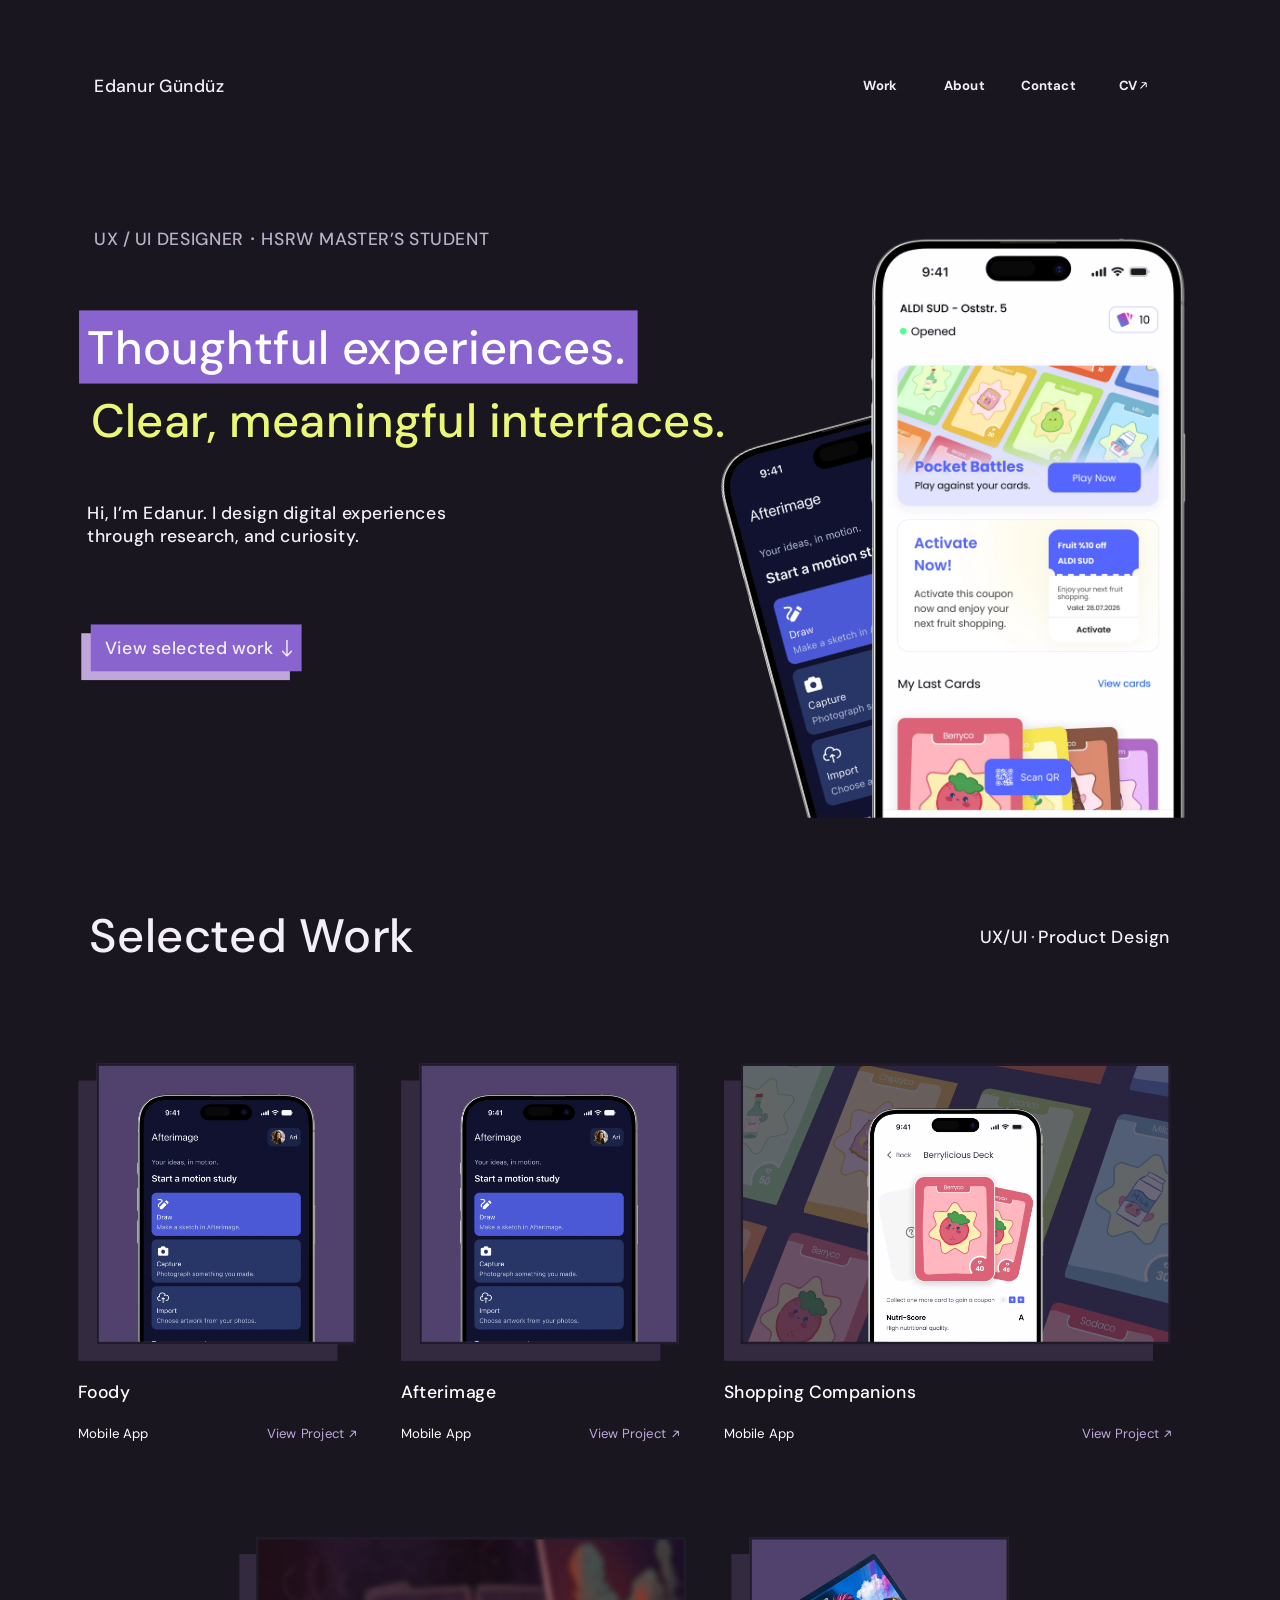
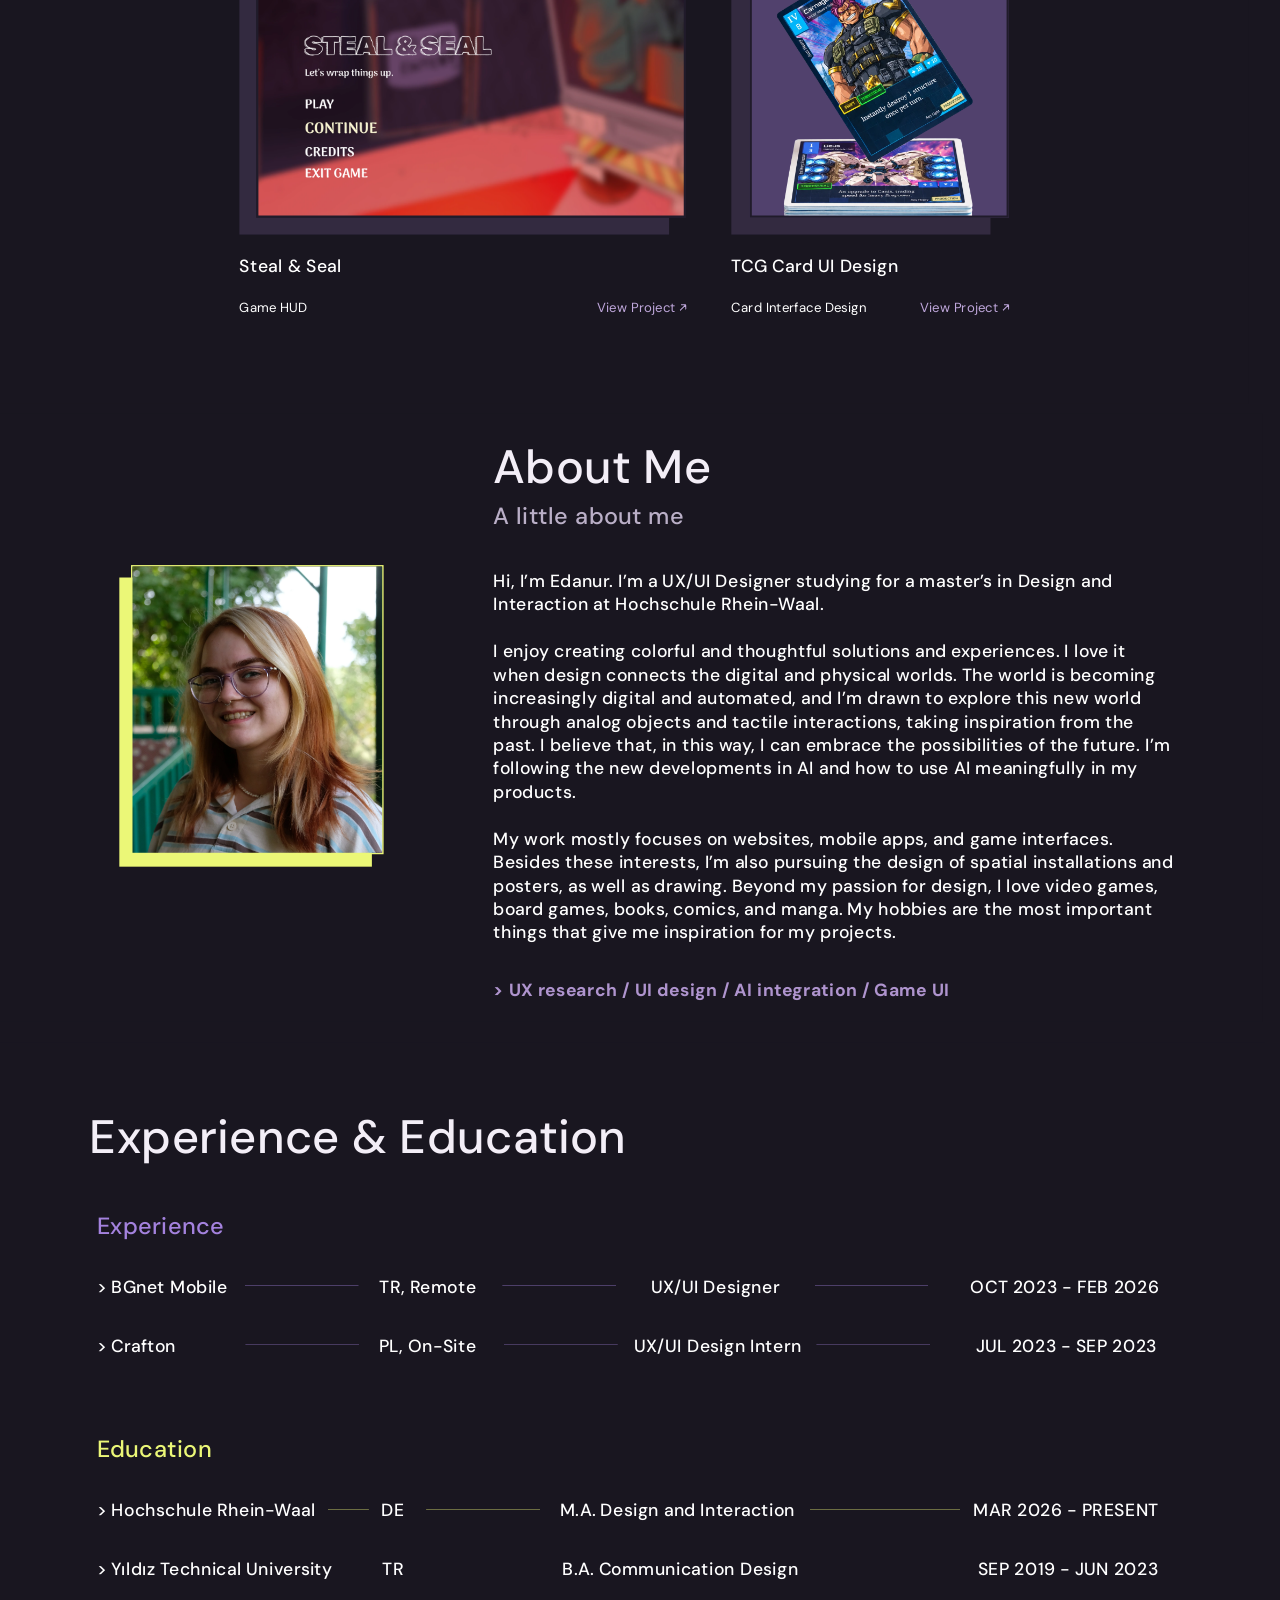
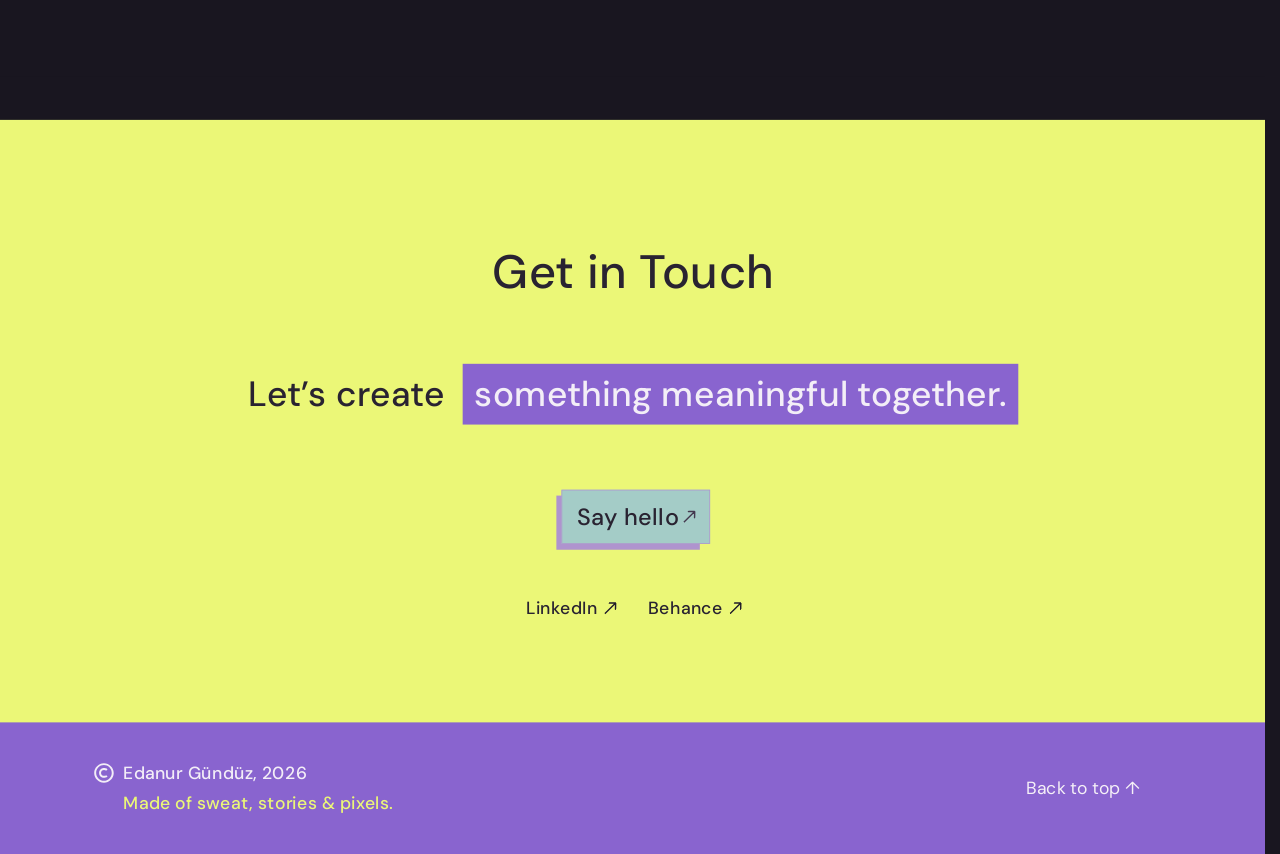
==== commit 2db63d16: "fix 9 ekim" ====
--- a/index.html
+++ b/index.html
@@ -1,6 +1,6 @@
-<!doctype html><html lang="en"><head><meta charset="utf-8"><meta name="viewport" content="width=device-width,initial-scale=1"><meta name="description" content="Edanur Gündüz — UX/UI Designer — UX/UI design portfolio by Edanur Gündüz."><title>Edanur Gündüz — UX/UI Designer</title><link rel="stylesheet" href="styles/foundations.css?v=20261009-artwork1"><link rel="stylesheet" href="styles/figma-layout.css?v=20261009-artwork1"><link rel="stylesheet" href="styles/figma-text-current.css?v=20261009-artwork1"><link rel="stylesheet" href="styles/website-last.css?v=20261009-artwork1"><link rel="stylesheet" href="styles/responsive.css?v=20261009-artwork1"></head><body data-page="home"><a class="skip-link" href="#top">Skip to content</a><main id="viewport"><div id="artboard"><div class="f15 f377 f390 page-frame home-frame" data-node-id="212:85" data-name="MacBook Pro 16&#x27; - 10" id="top" style="width:1728px;height:5812px"><div class="f8 f13 f162 f252 f481 f553" data-node-id="212:86"></div><div class="f8 f41 f95 f191 f195 f250 f467 f618" data-node-id="212:87"><div class="f43 f381"><div class="f19 f89 f377 f617"></div></div></div><div class="f8 f14 f89 f251 f472 f621" data-node-id="212:88"></div><div class="f8 f38 f41 f191 f194 f254 f352 f479 f508" data-node-id="212:89"><p class="f7 f48 f50 f234 f377 f385 f418 f427 f492 f636" data-node-id="212:90">Edanur Gündüz</p><div class="f38 f41 f58 f191 f377 f385" data-node-id="212:91"><button class="f38 f40 f41 f191 f195 f352 f377 f385 f496" data-node-id="212:92"><p class="f7 f44 f49 f212 f377 f385 f401 f418 f431 f489 f636" data-node-id="212:93">Work</p></button><button class="f38 f40 f41 f191 f195 f352 f377 f385 f496" data-node-id="212:94"><p class="f7 f44 f49 f212 f377 f385 f401 f418 f431 f489 f636" data-node-id="212:95">About</p></button><button class="f38 f40 f41 f191 f195 f352 f377 f385 f496" data-node-id="212:96"><p class="f7 f44 f49 f212 f377 f385 f401 f418 f431 f489 f636" data-node-id="212:97">Contact</p></button><div class="f38 f41 f71 f191 f195 f352 f377 f385 f496" data-node-id="212:98"><p class="f7 f44 f49 f212 f377 f385 f401 f418 f489 f636" data-node-id="212:99">CV</p><div class="f41 f191 f195 f377 f385 f389" data-node-id="212:100"><div class="f2 f43"><div class="f87 f377 f498"><div class="f8 f188"><img alt="" class="f23 f311 f390" src="assets/home/imgArrow2.svg"></div></div></div></div></div></div></div><div class="f8 f38 f41 f54 f191 f195 f254 f352 f458" data-node-id="212:101"><p class="f7 f48 f50 f234 f377 f385 f419 f427 f492 f636" data-node-id="212:102">UX / UI DESIGNER</p><div class="f377 f385 f388" data-node-id="212:103"><img alt="" class="f8 f23 f186 f311 f390" src="assets/home/imgEllipse1.svg"></div><p class="f7 f48 f50 f234 f377 f385 f419 f427 f492 f636" data-node-id="212:104">HSRW MASTER’S STUDENT</p></div><p class="f7 f8 f48 f50 f235 f254 f428 f432 f470 f492 f636" data-node-id="212:105">Thoughtful experiences. </p><p class="f7 f8 f48 f50 f235 f256 f417 f428 f474 f492 f636" data-node-id="212:106">Clear, meaningful interfaces.</p><div class="f7 f8 f48 f50 f197 f254 f418 f427 f476 f492 f636" data-node-id="212:107"><p class="f234 f312">Hi, I’m Edanur. I design digital experiences
-</p><p class="f234">through research, and curiosity.</p></div><button class="f8 f19 f38 f40 f41 f61 f191 f195 f256 f367 f371 f480" data-node-id="212:108"><p class="f7 f48 f50 f234 f377 f385 f418 f427 f431 f492 f636" data-node-id="212:109">View selected work</p><div class="f41 f108 f191 f195 f377 f385 f493" data-node-id="212:110"><div class="f43 f380"><div class="f87 f377 f524"><div class="f8 f189"><img alt="" class="f23 f311 f390" src="assets/home/imgArrow1.svg"></div></div></div></div></button><div class="f8 f41 f177 f191 f195 f278 f473 f599" data-node-id="212:111"><div class="f0 f43"><div class="f174 f377 f580" data-name="iMockup - iPhone 15 Pro Max"><img alt="" class="f8 f186 f311 f347 f359 f390" src="assets/home/imgIMockupIPhone15ProMax.webp"></div></div></div><div class="f8 f179 f281 f461 f582" data-node-id="212:112" data-name="iMockup - iPhone 15 Pro Max"><img alt="" class="f8 f186 f311 f347 f359 f390" src="assets/home/imgIMockupIPhone15ProMax1.webp"></div><div class="f8 f15 f183 f236 f350 f444 f516" data-node-id="212:113" data-name="MacBook Pro 16&#x27; - 8"><div class="f8 f38 f41 f191 f194 f253 f352 f448 f509" data-node-id="212:116"><p class="f7 f48 f50 f232 f377 f385 f425 f432 f492 f636" data-node-id="212:117">Selected Work</p><div class="f38 f41 f80 f191 f377 f385" data-node-id="212:118"><p class="f7 f48 f50 f234 f377 f385 f418 f427 f492 f636" data-node-id="212:119">UX/UI </p><div class="f377 f385 f388" data-node-id="212:120"><img alt="" class="f8 f23 f186 f311 f390" src="assets/home/imgEllipse1.svg"></div><p class="f7 f48 f50 f234 f377 f385 f418 f427 f492 f636" data-node-id="212:121">Product Design</p></div></div><div class="f8 f38 f41 f82 f191 f195 f273 f463 f510" data-node-id="225:916"><div class="f38 f41 f42 f66 f192 f377 f385" data-node-id="225:914"><div class="f85 f86 f185 f197 f358 f377 f385" data-node-id="225:913"><div class="f16 f37 f144 f314 f344 f377 f383 f578" data-node-id="212:114"></div><div class="f18 f24 f30 f33 f37 f144 f322 f341 f350 f377 f383 f578" data-node-id="212:194"><div class="f5 f8 f150 f277 f466 f527" data-node-id="212:195" data-name="iMockup - iPhone 15 Pro Max"><img alt="" class="f8 f186 f311 f347 f359 f390" src="assets/home/imgIMockupIPhone15ProMax2.webp"></div></div></div><div class="f38 f41 f42 f66 f193 f377 f385 f580" data-node-id="212:196"><p class="f7 f48 f50 f234 f377 f385 f427 f432 f492 f636" data-node-id="212:197">AI Video Generation App</p><div class="f38 f41 f191 f194 f377 f385 f635" data-node-id="212:198"><p class="f7 f47 f51 f231 f377 f385 f424 f432 f491 f636" data-node-id="212:199">Mobile App</p><div class="f38 f41 f191 f194 f377 f385 f515" data-node-id="212:200"><p class="f7 f47 f51 f231 f377 f385 f415 f424 f491 f636" data-node-id="212:201">View Case Study</p><div class="f41 f191 f195 f377 f385 f389" data-node-id="212:202"><div class="f2 f43"><div class="f87 f377 f498"><div class="f8 f188"><img alt="" class="f23 f311 f390" src="assets/home/imgArrow3.svg"></div></div></div></div></div></div></div></div><div class="f38 f41 f42 f66 f193 f195 f377 f385" data-node-id="225:915"><div class="f85 f86 f185 f197 f358 f377 f385" data-node-id="225:912"><div class="f19 f37 f144 f314 f344 f377 f383 f604" data-node-id="212:115"></div><a class="f17 f23 f26 f30 f33 f37 f40 f144 f321 f341 f350 f377 f383 f605" data-node-id="212:122"><div class="f5 f6 f8 f11 f161 f237 f348 f350 f384 f433 f605" data-node-id="212:123"><div class="f8 f39 f90 f245 f439 f499" data-node-id="212:124"><div class="f8 f39 f109 f238 f437 f531" data-node-id="212:125"><div class="f8 f39 f109 f238 f437 f531" data-node-id="212:126" data-name="__boundary_rect__"><div class="f8 f41 f111 f191 f195 f241 f438 f535" data-node-id="212:128"><div class="f43 f382"><div class="f106 f283 f284 f285 f286 f287 f299 f349 f377 f525" style="mask-image:url(assets/home/imgBoundaryRect.svg)" data-name="__boundary_rect__"><img alt="" class="f8 f186 f311 f347 f359 f390" src="assets/home/imgBoundaryRect1.webp"></div></div></div></div></div><div class="f8 f39 f113 f258 f435 f538" data-node-id="212:130"><div class="f8 f39 f113 f258 f435 f538" data-node-id="212:131" data-name="__boundary_rect__"><div class="f8 f41 f115 f191 f195 f257 f436 f542" data-node-id="212:133"><div class="f43 f382"><div class="f107 f283 f284 f285 f286 f288 f301 f349 f377 f530" style="mask-image:url(assets/home/imgBoundaryRect2.svg)" data-name="__boundary_rect__"><img alt="" class="f8 f186 f311 f347 f359 f390" src="assets/home/imgBoundaryRect3.webp"></div></div></div></div></div><div class="f8 f39 f120 f266 f442 f549" data-node-id="212:135"><div class="f8 f39 f120 f266 f442 f549" data-node-id="212:136" data-name="__boundary_rect__"><div class="f8 f41 f121 f191 f195 f265 f443 f555" data-node-id="212:138"><div class="f43 f382"><div class="f112 f283 f284 f285 f286 f290 f304 f349 f377 f536" style="mask-image:url(assets/home/imgBoundaryRect4.svg)" data-name="__boundary_rect__"><img alt="" class="f8 f186 f311 f347 f359 f390" src="assets/home/imgBoundaryRect5.webp"></div></div></div></div></div><div class="f8 f39 f125 f272 f440 f560" data-node-id="212:140"><div class="f8 f39 f125 f272 f440 f560" data-node-id="212:141" data-name="__boundary_rect__"><div class="f8 f41 f128 f191 f195 f271 f441 f565" data-node-id="212:143"><div class="f43 f382"><div class="f117 f283 f284 f285 f286 f293 f307 f349 f377 f547" style="mask-image:url(assets/home/imgBoundaryRect6.svg)" data-name="__boundary_rect__"><img alt="" class="f8 f186 f311 f347 f359 f390" src="assets/home/imgBoundaryRect7.webp"></div></div></div></div></div><div class="f8 f39 f136 f269 f450 f567" data-node-id="212:145"><div class="f8 f39 f136 f269 f450 f567" data-node-id="212:146" data-name="__boundary_rect__"><div class="f8 f41 f137 f191 f195 f268 f449 f571" data-node-id="212:148"><div class="f43 f382"><div class="f130 f283 f284 f285 f286 f296 f309 f349 f377 f557" style="mask-image:url(assets/home/imgBoundaryRect8.svg)" data-name="__boundary_rect__"><img alt="" class="f8 f186 f311 f347 f359 f390" src="assets/home/imgBoundaryRect9.webp"></div></div></div></div></div><div class="f8 f39 f142 f264 f469 f572" data-node-id="212:150"><div class="f8 f39 f142 f264 f469 f572" data-node-id="212:151" data-name="__boundary_rect__"><div class="f8 f41 f143 f191 f195 f263 f468 f574" data-node-id="212:153"><div class="f43 f382"><div class="f140 f283 f284 f285 f286 f298 f310 f349 f377 f564" style="mask-image:url(assets/home/imgBoundaryRect10.svg)" data-name="__boundary_rect__"><img alt="" class="f8 f186 f311 f347 f359 f390" src="assets/home/imgBoundaryRect11.webp"></div></div></div></div></div><div class="f8 f39 f116 f239 f478 f537" data-node-id="212:155"><div class="f8 f39 f116 f239 f478 f537" data-node-id="212:156" data-name="__boundary_rect__"><div class="f8 f41 f118 f191 f195 f240 f477 f540" data-node-id="212:158"><div class="f43 f382"><div class="f110 f283 f284 f285 f286 f289 f300 f349 f377 f528" style="mask-image:url(assets/home/imgBoundaryRect12.svg)" data-name="__boundary_rect__"><img alt="" class="f8 f186 f311 f347 f359 f390" src="assets/home/imgBoundaryRect13.webp"></div></div></div></div></div><div class="f8 f39 f123 f270 f483 f545" data-node-id="212:160"><div class="f8 f39 f123 f270 f483 f545" data-node-id="212:161" data-name="__boundary_rect__"><div class="f8 f41 f124 f191 f195 f267 f482 f554" data-node-id="212:163"><div class="f43 f382"><div class="f114 f283 f284 f285 f286 f291 f303 f349 f377 f534" style="mask-image:url(assets/home/imgBoundaryRect14.svg)" data-name="__boundary_rect__"><img alt="" class="f8 f186 f311 f347 f359 f390" src="assets/home/imgBoundaryRect15.webp"></div></div></div></div></div><div class="f8 f39 f131 f262 f446 f559" data-node-id="212:165"><div class="f8 f39 f131 f262 f446 f559" data-node-id="212:166" data-name="__boundary_rect__"><div class="f8 f41 f132 f191 f195 f261 f445 f563" data-node-id="212:168"><div class="f43 f382"><div class="f122 f283 f284 f285 f286 f294 f306 f349 f377 f541" style="mask-image:url(assets/home/imgBoundaryRect16.svg)" data-name="__boundary_rect__"><img alt="" class="f8 f186 f311 f347 f359 f390" src="assets/home/imgBoundaryRect17.webp"></div></div></div></div></div><div class="f8 f39 f127 f243 f456 f543" data-node-id="212:170"><div class="f8 f39 f127 f243 f456 f543" data-node-id="212:171" data-name="__boundary_rect__"><div class="f8 f41 f129 f191 f195 f244 f455 f550" data-node-id="212:173"><div class="f43 f382"><div class="f119 f283 f284 f285 f286 f292 f302 f349 f377 f532" style="mask-image:url(assets/home/imgBoundaryRect18.svg)" data-name="__boundary_rect__"><img alt="" class="f8 f186 f311 f347 f359 f390" src="assets/home/imgBoundaryRect19.webp"></div></div></div></div></div><div class="f8 f39 f133 f247 f462 f558" data-node-id="212:175"><div class="f8 f39 f133 f247 f462 f558" data-node-id="212:176" data-name="__boundary_rect__"><div class="f8 f41 f135 f191 f195 f248 f460 f561" data-node-id="212:178"><div class="f43 f382"><div class="f126 f283 f284 f285 f286 f295 f305 f349 f377 f539" style="mask-image:url(assets/home/imgBoundaryRect20.svg)" data-name="__boundary_rect__"><img alt="" class="f8 f186 f311 f347 f359 f390" src="assets/home/imgBoundaryRect21.webp"></div></div></div></div></div><div class="f8 f39 f138 f250 f465 f566" data-node-id="212:180"><div class="f8 f39 f138 f250 f465 f566" data-node-id="212:181" data-name="__boundary_rect__"><div class="f8 f41 f141 f191 f195 f249 f464 f569" data-node-id="212:183"><div class="f43 f382"><div class="f134 f283 f284 f285 f286 f297 f308 f349 f377 f552" style="mask-image:url(assets/home/imgBoundaryRect22.svg)" data-name="__boundary_rect__"><img alt="" class="f8 f186 f311 f347 f359 f390" src="assets/home/imgBoundaryRect23.webp"></div></div></div></div></div></div></div><div class="f5 f8 f149 f279 f475 f526" data-node-id="212:185" data-name="iMockup - iPhone 15 Pro Max"><img alt="" class="f8 f186 f311 f347 f359 f390" src="assets/home/imgIMockupIPhone15ProMax3.webp"></div></a></div><a class="f38 f40 f41 f42 f66 f193 f377 f385 f635" data-node-id="212:186"><p class="f7 f48 f50 f234 f377 f385 f427 f431 f432 f492 f636" data-node-id="212:187">Shopping Companions</p><div class="f38 f41 f191 f194 f377 f385 f635" data-node-id="212:188"><p class="f7 f47 f51 f231 f377 f385 f424 f431 f432 f491 f636" data-node-id="212:189">Mobile App</p><div class="f38 f41 f191 f194 f377 f385 f505" data-node-id="212:190"><p class="f7 f47 f51 f231 f377 f385 f415 f424 f431 f491 f636" data-node-id="212:191">View Project</p><div class="f41 f191 f195 f377 f385 f389" data-node-id="212:192"><div class="f2 f43"><div class="f87 f377 f498"><div class="f8 f188"><img alt="" class="f23 f311 f390" src="assets/home/imgArrow3.svg"></div></div></div></div></div></div></a></div></div></div><div class="f8 f15 f176 f246 f350 f452 f516" data-node-id="212:203" data-name="MacBook Pro 16&#x27; - 9"><div class="f6 f8 f39 f259 f487" data-node-id="212:206"><div class="f6 f8 f14 f146 f259 f485 f575" data-node-id="212:207"></div><div class="f6 f8 f25 f28 f33 f146 f260 f486 f575" data-node-id="212:208"><img alt="" class="f8 f186 f311 f347 f359 f390" src="assets/home/imgFrame15.webp"></div></div><div class="f6 f7 f8 f38 f41 f42 f74 f193 f276 f484" data-node-id="212:209"><div class="f38 f41 f42 f48 f50 f54 f193 f352 f377 f385 f492 f635 f636" data-node-id="212:210"><p class="f232 f377 f385 f418 f425" data-node-id="212:211">About Me</p><p class="f233 f377 f385 f419 f426" data-node-id="212:212">A little about me</p></div><div class="f38 f41 f42 f75 f193 f363 f377 f385 f638" data-node-id="212:213"><div class="f48 f50 f197 f377 f385 f427 f432 f492 f625" data-node-id="212:214"><p class="f234 f312">Hi, I’m Edanur. I’m a UX/UI Designer studying for a master’s in Design and Interaction at Hochschule Rhein-Waal.
+<!doctype html><html lang="en"><head><meta charset="utf-8"><meta name="viewport" content="width=device-width,initial-scale=1"><meta name="description" content="Edanur Gündüz — UX/UI Designer — UX/UI design portfolio by Edanur Gündüz."><title>Edanur Gündüz — UX/UI Designer</title><link rel="stylesheet" href="styles/foundations.css?v=20261009-design2"><link rel="stylesheet" href="styles/figma-layout.css?v=20261009-design2"><link rel="stylesheet" href="styles/figma-text-current.css?v=20261009-design2"><link rel="stylesheet" href="styles/website-last.css?v=20261009-design2"><link rel="stylesheet" href="styles/responsive.css?v=20261009-design2"></head><body data-page="home"><a class="skip-link" href="#top">Skip to content</a><main id="viewport"><div id="artboard"><div class="f10 f359 f371 page-frame home-frame" data-node-id="212:85" data-name="MacBook Pro 16&#x27; - 10" id="top" style="width:1728px;height:5538px"><div class="f8 f19 f159 f234 f451 f521" data-node-id="212:86"></div><div class="f8 f15 f88 f233 f440 f590" data-node-id="212:87"></div><div class="f8 f37 f40 f189 f192 f236 f332 f449 f476" data-node-id="212:89"><p class="f7 f44 f48 f208 f359 f366 f395 f399 f460 f600" data-node-id="212:90">Edanur Gündüz</p><div class="f37 f40 f57 f189 f359 f366" data-node-id="212:91"><button class="f37 f39 f40 f189 f193 f332 f359 f366 f464" data-node-id="212:92"><p class="f7 f43 f47 f205 f359 f366 f381 f395 f404 f459 f600" data-node-id="212:93">Work</p></button><button class="f37 f39 f40 f189 f193 f332 f359 f366 f464" data-node-id="212:94"><p class="f7 f43 f47 f205 f359 f366 f381 f395 f404 f459 f600" data-node-id="212:95">About</p></button><button class="f37 f39 f40 f189 f193 f332 f359 f366 f464" data-node-id="212:96"><p class="f7 f43 f47 f205 f359 f366 f381 f395 f404 f459 f600" data-node-id="212:97">Contact</p></button><div class="f37 f40 f70 f189 f193 f332 f359 f366 f464" data-node-id="212:98"><p class="f7 f43 f47 f205 f359 f366 f381 f395 f459 f600" data-node-id="212:99">CV</p><div class="f40 f189 f193 f359 f366 f370" data-node-id="212:100"><div class="f2 f42"><div class="f86 f359 f466"><div class="f8 f186"><img alt="" class="f23 f291 f371" src="assets/home/imgArrow2.svg?v=20261009-design2"></div></div></div></div></div></div></div><div class="f8 f37 f40 f52 f189 f193 f236 f332 f429" data-node-id="212:101"><p class="f7 f44 f48 f208 f359 f366 f390 f399 f460 f600" data-node-id="212:102">UX / UI DESIGNER</p><div class="f359 f366 f369" data-node-id="212:103"><img alt="" class="f8 f23 f184 f291 f371" src="assets/home/imgEllipse1.svg?v=20261009-design2"></div><p class="f7 f44 f48 f208 f359 f366 f390 f399 f460 f600" data-node-id="212:104">HSRW MASTER’S STUDENT</p></div><p class="f7 f8 f44 f48 f215 f236 f402 f405 f441 f460 f600" data-node-id="212:105">Thoughtful experiences. </p><p class="f7 f8 f44 f48 f215 f238 f374 f402 f444 f460 f600" data-node-id="212:106">Clear, meaningful interfaces.</p><div class="f7 f8 f44 f48 f195 f236 f395 f399 f446 f460 f564" data-node-id="212:107"><p class="f208 f292">Hi, I’m Edanur. I design digital experiences
+</p><p class="f208">through research, and curiosity.</p></div><button class="f8 f15 f37 f39 f40 f60 f189 f193 f238 f347 f353 f450" data-node-id="212:108"><p class="f7 f44 f48 f208 f359 f366 f395 f399 f404 f460 f600" data-node-id="212:109">View selected work</p><div class="f40 f104 f189 f193 f359 f366 f461" data-node-id="212:110"><div class="f42 f362"><div class="f86 f359 f492"><div class="f8 f187"><img alt="" class="f23 f291 f371" src="assets/home/imgArrow1.svg?v=20261009-design2"></div></div></div></div></button><div class="f8 f40 f174 f189 f193 f259 f443 f575" data-node-id="212:111"><div class="f0 f42"><div class="f171 f359 f548" data-name="iMockup - iPhone 15 Pro Max"><img alt="" class="f8 f184 f291 f327 f339 f371" src="assets/home/imgIMockupIPhone15ProMax.webp?v=20261009-design2"></div></div></div><div class="f8 f177 f262 f432 f553" data-node-id="212:112" data-name="iMockup - iPhone 15 Pro Max"><img alt="" class="f8 f184 f291 f327 f339 f371" src="assets/home/imgIMockupIPhone15ProMax1.webp?v=20261009-design2"></div><div class="f8 f10 f37 f40 f41 f54 f190 f218 f330 f349 f352 f418 f483" data-node-id="212:113" data-name="MacBook Pro 16&#x27; - 8"><div class="f37 f40 f189 f192 f332 f359 f366 f477" data-node-id="212:116"><p class="f7 f44 f48 f215 f359 f366 f395 f402 f460 f600" data-node-id="212:117">Selected Work</p><div class="f37 f40 f79 f189 f359 f366" data-node-id="212:118"><p class="f7 f44 f48 f208 f359 f366 f395 f399 f460 f600" data-node-id="212:119">UX/UI </p><div class="f359 f366 f369" data-node-id="212:120"><img alt="" class="f8 f23 f184 f291 f371" src="assets/home/imgEllipse1.svg?v=20261009-design2"></div><p class="f7 f44 f48 f208 f359 f366 f395 f399 f460 f600" data-node-id="212:121">Product Design</p></div></div><div class="f37 f40 f81 f189 f193 f359 f366 f599" data-node-id="225:916"><div class="f37 f40 f41 f65 f190 f359 f366" data-node-id="243:290"><div class="f84 f85 f183 f195 f338 f359 f366" data-node-id="243:291"><div class="f13 f36 f140 f294 f324 f359 f364 f546" data-node-id="243:292"></div><div class="f14 f24 f27 f33 f36 f140 f302 f321 f330 f359 f364 f546" data-node-id="243:293"><div class="f5 f8 f147 f258 f437 f495" data-node-id="243:294" data-name="iMockup - iPhone 15 Pro Max"><img alt="" class="f8 f184 f291 f327 f339 f371" src="assets/home/imgIMockupIPhone15ProMax2.webp?v=20261009-design2"></div></div></div><div class="f37 f40 f41 f65 f191 f359 f366 f548" data-node-id="243:295"><p class="f7 f44 f48 f208 f359 f366 f399 f405 f460 f600" data-node-id="243:296">Foody</p><div class="f37 f40 f189 f192 f359 f366 f599" data-node-id="243:297"><p class="f7 f46 f49 f205 f359 f366 f398 f405 f459 f600" data-node-id="243:298">Mobile App</p><div class="f37 f40 f189 f192 f359 f366 f473" data-node-id="243:299"><p class="f7 f46 f49 f205 f359 f366 f391 f398 f459 f600" data-node-id="243:300">View Project</p><div class="f40 f189 f193 f359 f366 f370" data-node-id="243:301"><div class="f2 f42"><div class="f86 f359 f466"><div class="f8 f186"><img alt="" class="f23 f291 f371" src="assets/home/imgArrow3.svg?v=20261009-design2"></div></div></div></div></div></div></div></div><div class="f37 f40 f41 f65 f190 f359 f366" data-node-id="225:914"><div class="f84 f85 f183 f195 f338 f359 f366" data-node-id="225:913"><div class="f13 f36 f140 f294 f324 f359 f364 f546" data-node-id="212:114"></div><div class="f14 f24 f27 f33 f36 f140 f302 f321 f330 f359 f364 f546" data-node-id="212:194"><div class="f5 f8 f147 f258 f437 f495" data-node-id="212:195" data-name="iMockup - iPhone 15 Pro Max"><img alt="" class="f8 f184 f291 f327 f339 f371" src="assets/home/imgIMockupIPhone15ProMax3.webp?v=20261009-design2"></div></div></div><div class="f37 f40 f41 f65 f191 f359 f366 f548" data-node-id="212:196"><p class="f7 f44 f48 f208 f359 f366 f399 f405 f460 f600" data-node-id="212:197">Afterimage</p><div class="f37 f40 f189 f192 f359 f366 f599" data-node-id="212:198"><p class="f7 f46 f49 f205 f359 f366 f398 f405 f459 f600" data-node-id="212:199">Mobile App</p><div class="f37 f40 f189 f192 f359 f366 f473" data-node-id="212:200"><p class="f7 f46 f49 f205 f359 f366 f391 f398 f459 f600" data-node-id="212:201">View Project</p><div class="f40 f189 f193 f359 f366 f370" data-node-id="212:202"><div class="f2 f42"><div class="f86 f359 f466"><div class="f8 f186"><img alt="" class="f23 f291 f371" src="assets/home/imgArrow3.svg?v=20261009-design2"></div></div></div></div></div></div></div></div><div class="f37 f40 f41 f65 f191 f193 f359 f366" data-node-id="225:915"><div class="f84 f85 f183 f195 f338 f359 f366" data-node-id="225:912"><div class="f15 f36 f140 f294 f324 f359 f364 f580" data-node-id="212:115"></div><a class="f12 f23 f26 f27 f33 f36 f39 f140 f301 f321 f330 f359 f364 f581" data-node-id="212:122"><div class="f5 f6 f8 f22 f158 f219 f328 f330 f365 f406 f581" data-node-id="212:123"><div class="f8 f38 f89 f227 f412 f467" data-node-id="212:124"><div class="f8 f38 f105 f220 f410 f499" data-node-id="212:125"><div class="f8 f38 f105 f220 f410 f499" data-node-id="212:126" data-name="__boundary_rect__"><div class="f8 f40 f107 f189 f193 f223 f411 f503" data-node-id="212:128"><div class="f42 f363"><div class="f102 f263 f264 f265 f266 f267 f279 f329 f359 f493" style="mask-image:url(assets/home/imgBoundaryRect.svg)" data-name="__boundary_rect__"><img alt="" class="f8 f184 f291 f327 f339 f371" src="assets/home/imgBoundaryRect1.webp?v=20261009-design2"></div></div></div></div></div><div class="f8 f38 f109 f240 f408 f506" data-node-id="212:130"><div class="f8 f38 f109 f240 f408 f506" data-node-id="212:131" data-name="__boundary_rect__"><div class="f8 f40 f111 f189 f193 f239 f409 f510" data-node-id="212:133"><div class="f42 f363"><div class="f103 f263 f264 f265 f266 f268 f281 f329 f359 f498" style="mask-image:url(assets/home/imgBoundaryRect2.svg)" data-name="__boundary_rect__"><img alt="" class="f8 f184 f291 f327 f339 f371" src="assets/home/imgBoundaryRect3.webp?v=20261009-design2"></div></div></div></div></div><div class="f8 f38 f116 f248 f416 f517" data-node-id="212:135"><div class="f8 f38 f116 f248 f416 f517" data-node-id="212:136" data-name="__boundary_rect__"><div class="f8 f40 f117 f189 f193 f247 f417 f524" data-node-id="212:138"><div class="f42 f363"><div class="f108 f263 f264 f265 f266 f270 f284 f329 f359 f504" style="mask-image:url(assets/home/imgBoundaryRect4.svg)" data-name="__boundary_rect__"><img alt="" class="f8 f184 f291 f327 f339 f371" src="assets/home/imgBoundaryRect5.webp?v=20261009-design2"></div></div></div></div></div><div class="f8 f38 f121 f254 f414 f529" data-node-id="212:140"><div class="f8 f38 f121 f254 f414 f529" data-node-id="212:141" data-name="__boundary_rect__"><div class="f8 f40 f124 f189 f193 f253 f415 f534" data-node-id="212:143"><div class="f42 f363"><div class="f113 f263 f264 f265 f266 f273 f287 f329 f359 f515" style="mask-image:url(assets/home/imgBoundaryRect6.svg)" data-name="__boundary_rect__"><img alt="" class="f8 f184 f291 f327 f339 f371" src="assets/home/imgBoundaryRect7.webp?v=20261009-design2"></div></div></div></div></div><div class="f8 f38 f132 f251 f423 f536" data-node-id="212:145"><div class="f8 f38 f132 f251 f423 f536" data-node-id="212:146" data-name="__boundary_rect__"><div class="f8 f40 f133 f189 f193 f250 f422 f540" data-node-id="212:148"><div class="f42 f363"><div class="f126 f263 f264 f265 f266 f276 f289 f329 f359 f526" style="mask-image:url(assets/home/imgBoundaryRect8.svg)" data-name="__boundary_rect__"><img alt="" class="f8 f184 f291 f327 f339 f371" src="assets/home/imgBoundaryRect9.webp?v=20261009-design2"></div></div></div></div></div><div class="f8 f38 f138 f246 f439 f541" data-node-id="212:150"><div class="f8 f38 f138 f246 f439 f541" data-node-id="212:151" data-name="__boundary_rect__"><div class="f8 f40 f139 f189 f193 f245 f438 f543" data-node-id="212:153"><div class="f42 f363"><div class="f136 f263 f264 f265 f266 f278 f290 f329 f359 f533" style="mask-image:url(assets/home/imgBoundaryRect10.svg)" data-name="__boundary_rect__"><img alt="" class="f8 f184 f291 f327 f339 f371" src="assets/home/imgBoundaryRect11.webp?v=20261009-design2"></div></div></div></div></div><div class="f8 f38 f112 f221 f448 f505" data-node-id="212:155"><div class="f8 f38 f112 f221 f448 f505" data-node-id="212:156" data-name="__boundary_rect__"><div class="f8 f40 f114 f189 f193 f222 f447 f508" data-node-id="212:158"><div class="f42 f363"><div class="f106 f263 f264 f265 f266 f269 f280 f329 f359 f496" style="mask-image:url(assets/home/imgBoundaryRect12.svg)" data-name="__boundary_rect__"><img alt="" class="f8 f184 f291 f327 f339 f371" src="assets/home/imgBoundaryRect13.webp?v=20261009-design2"></div></div></div></div></div><div class="f8 f38 f119 f252 f453 f513" data-node-id="212:160"><div class="f8 f38 f119 f252 f453 f513" data-node-id="212:161" data-name="__boundary_rect__"><div class="f8 f40 f120 f189 f193 f249 f452 f522" data-node-id="212:163"><div class="f42 f363"><div class="f110 f263 f264 f265 f266 f271 f283 f329 f359 f502" style="mask-image:url(assets/home/imgBoundaryRect14.svg)" data-name="__boundary_rect__"><img alt="" class="f8 f184 f291 f327 f339 f371" src="assets/home/imgBoundaryRect15.webp?v=20261009-design2"></div></div></div></div></div><div class="f8 f38 f127 f244 f420 f528" data-node-id="212:165"><div class="f8 f38 f127 f244 f420 f528" data-node-id="212:166" data-name="__boundary_rect__"><div class="f8 f40 f128 f189 f193 f243 f419 f532" data-node-id="212:168"><div class="f42 f363"><div class="f118 f263 f264 f265 f266 f274 f286 f329 f359 f509" style="mask-image:url(assets/home/imgBoundaryRect16.svg)" data-name="__boundary_rect__"><img alt="" class="f8 f184 f291 f327 f339 f371" src="assets/home/imgBoundaryRect17.webp?v=20261009-design2"></div></div></div></div></div><div class="f8 f38 f123 f225 f428 f511" data-node-id="212:170"><div class="f8 f38 f123 f225 f428 f511" data-node-id="212:171" data-name="__boundary_rect__"><div class="f8 f40 f125 f189 f193 f226 f427 f518" data-node-id="212:173"><div class="f42 f363"><div class="f115 f263 f264 f265 f266 f272 f282 f329 f359 f500" style="mask-image:url(assets/home/imgBoundaryRect18.svg)" data-name="__boundary_rect__"><img alt="" class="f8 f184 f291 f327 f339 f371" src="assets/home/imgBoundaryRect19.webp?v=20261009-design2"></div></div></div></div></div><div class="f8 f38 f129 f229 f433 f527" data-node-id="212:175"><div class="f8 f38 f129 f229 f433 f527" data-node-id="212:176" data-name="__boundary_rect__"><div class="f8 f40 f131 f189 f193 f230 f431 f530" data-node-id="212:178"><div class="f42 f363"><div class="f122 f263 f264 f265 f266 f275 f285 f329 f359 f507" style="mask-image:url(assets/home/imgBoundaryRect20.svg)" data-name="__boundary_rect__"><img alt="" class="f8 f184 f291 f327 f339 f371" src="assets/home/imgBoundaryRect21.webp?v=20261009-design2"></div></div></div></div></div><div class="f8 f38 f134 f232 f436 f535" data-node-id="212:180"><div class="f8 f38 f134 f232 f436 f535" data-node-id="212:181" data-name="__boundary_rect__"><div class="f8 f40 f137 f189 f193 f231 f435 f538" data-node-id="212:183"><div class="f42 f363"><div class="f130 f263 f264 f265 f266 f277 f288 f329 f359 f520" style="mask-image:url(assets/home/imgBoundaryRect22.svg)" data-name="__boundary_rect__"><img alt="" class="f8 f184 f291 f327 f339 f371" src="assets/home/imgBoundaryRect23.webp?v=20261009-design2"></div></div></div></div></div></div></div><div class="f5 f8 f146 f260 f445 f494" data-node-id="212:185" data-name="iMockup - iPhone 15 Pro Max"><img alt="" class="f8 f184 f291 f327 f339 f371" src="assets/home/imgIMockupIPhone15ProMax4.webp?v=20261009-design2"></div></a></div><a class="f37 f39 f40 f41 f65 f191 f359 f366 f599" data-node-id="212:186"><p class="f7 f44 f48 f208 f359 f366 f399 f404 f405 f460 f600" data-node-id="212:187">Shopping Companions</p><div class="f37 f40 f189 f192 f359 f366 f599" data-node-id="212:188"><p class="f7 f46 f49 f205 f359 f366 f398 f404 f405 f459 f600" data-node-id="212:189">Mobile App</p><div class="f37 f40 f189 f192 f359 f366 f473" data-node-id="212:190"><p class="f7 f46 f49 f205 f359 f366 f391 f398 f404 f459 f600" data-node-id="212:191">View Project</p><div class="f40 f189 f193 f359 f366 f370" data-node-id="212:192"><div class="f2 f42"><div class="f86 f359 f466"><div class="f8 f186"><img alt="" class="f23 f291 f371" src="assets/home/imgArrow3.svg?v=20261009-design2"></div></div></div></div></div></div></a></div></div><div class="f37 f40 f81 f189 f193 f359 f366 f478" data-node-id="243:249"><div class="f37 f40 f41 f65 f191 f359 f366" data-node-id="243:250"><div class="f84 f85 f183 f195 f338 f359 f366" data-node-id="243:251"><div class="f15 f36 f140 f294 f324 f359 f364 f581" data-node-id="243:252"></div><a class="f12 f23 f26 f27 f33 f36 f39 f140 f301 f321 f330 f359 f364 f581" data-node-id="243:253"><div class="f5 f6 f8 f140 f260 f330 f365 f406 f581" data-node-id="243:254"><div class="f8 f184 f331 f339"><img alt="" class="f8 f182 f224 f291 f407 f468" src="assets/home/imgFrame26.webp?v=20261009-design2"></div><div class="f5 f8 f101 f261 f421 f501" data-node-id="243:255" data-name="maın menu 1"><img alt="" class="f8 f184 f291 f327 f339 f371" src="assets/home/imgMainMenu1.webp?v=20261009-design2"></div></div></a></div><a class="f37 f39 f40 f41 f65 f191 f359 f366 f599" data-node-id="243:256"><p class="f7 f44 f48 f208 f359 f366 f399 f404 f405 f460 f600" data-node-id="243:257">Steal &amp; Seal</p><div class="f37 f40 f189 f192 f359 f366 f599" data-node-id="243:258"><p class="f7 f46 f49 f205 f359 f366 f398 f404 f405 f459 f600" data-node-id="243:259">Game HUD</p><div class="f37 f40 f189 f192 f359 f366 f473" data-node-id="243:260"><p class="f7 f46 f49 f205 f359 f366 f391 f398 f404 f459 f600" data-node-id="243:261">View Project</p><div class="f40 f189 f193 f359 f366 f370" data-node-id="243:262"><div class="f2 f42"><div class="f86 f359 f466"><div class="f8 f186"><img alt="" class="f23 f291 f371" src="assets/home/imgArrow3.svg?v=20261009-design2"></div></div></div></div></div></div></a></div><div class="f37 f40 f41 f65 f191 f359 f366" data-node-id="243:263"><div class="f84 f85 f183 f195 f338 f359 f366" data-node-id="243:264"><div class="f13 f36 f140 f294 f324 f359 f364 f546" data-node-id="243:265"></div><div class="f14 f24 f27 f33 f36 f140 f302 f321 f330 f359 f364 f546" data-node-id="243:266"><div class="f5 f8 f145 f219 f413 f551" data-node-id="243:304" data-name="image 1"><img alt="" class="f8 f184 f291 f327 f339 f371" src="assets/home/imgImage1.webp?v=20261009-design2"></div></div></div><div class="f37 f40 f41 f65 f191 f359 f366 f548" data-node-id="243:267"><p class="f7 f44 f48 f208 f359 f366 f399 f405 f460 f600" data-node-id="243:268">TCG Card UI Design</p><div class="f37 f40 f189 f192 f359 f366 f599" data-node-id="243:269"><p class="f7 f46 f49 f205 f359 f366 f398 f405 f459 f600" data-node-id="243:270">Card Interface Design </p><div class="f37 f40 f189 f192 f359 f366 f473" data-node-id="243:271"><p class="f7 f46 f49 f205 f359 f366 f391 f398 f459 f600" data-node-id="243:272">View Project</p><div class="f40 f189 f193 f359 f366 f370" data-node-id="243:273"><div class="f2 f42"><div class="f86 f359 f466"><div class="f8 f186"><img alt="" class="f23 f291 f371" src="assets/home/imgArrow3.svg?v=20261009-design2"></div></div></div></div></div></div></div></div></div></div><div class="f8 f10 f173 f228 f330 f426 f484" data-node-id="212:203" data-name="MacBook Pro 16&#x27; - 9"><div class="f6 f8 f38 f241 f457" data-node-id="212:206"><div class="f6 f8 f20 f142 f241 f455 f544" data-node-id="212:207"></div><div class="f6 f8 f25 f30 f33 f142 f242 f456 f544" data-node-id="212:208"><img alt="" class="f8 f184 f291 f327 f339 f371" src="assets/home/imgFrame15.webp?v=20261009-design2"></div></div><div class="f6 f7 f8 f37 f40 f41 f73 f191 f257 f454" data-node-id="212:209"><div class="f37 f40 f41 f44 f48 f52 f191 f332 f359 f366 f460 f599 f600" data-node-id="212:210"><p class="f215 f359 f366 f395 f402" data-node-id="212:211">About Me</p><p class="f212 f359 f366 f390 f400" data-node-id="212:212">A little about me</p></div><div class="f37 f40 f41 f74 f191 f343 f359 f366 f602" data-node-id="212:213"><div class="f44 f48 f195 f359 f366 f399 f405 f460 f595" data-node-id="212:214"><p class="f208 f292">Hi, I’m Edanur. I’m a UX/UI Designer studying for a master’s in Design and Interaction at Hochschule Rhein-Waal.
 
-</p><p class="f234 f312 f403"></p><p class="f234 f312">I enjoy creating colorful and thoughtful solutions and experiences. I love it when design connects the digital and physical worlds. The world is becoming increasingly digital and automated, and I’m drawn to explore this new world through analog objects and tactile interactions, taking inspiration from the past. I believe that, in this way, I can embrace the possibilities of the future. I’m following the new developments in AI and how to use AI meaningfully in my products.
+</p><p class="f208 f292 f383"></p><p class="f208 f292">I enjoy creating colorful and thoughtful solutions and experiences. I love it when design connects the digital and physical worlds. The world is becoming increasingly digital and automated, and I’m drawn to explore this new world through analog objects and tactile interactions, taking inspiration from the past. I believe that, in this way, I can embrace the possibilities of the future. I’m following the new developments in AI and how to use AI meaningfully in my products.
 
-</p><p class="f234 f312 f403"></p><p class="f234">My work mostly focuses on websites, mobile apps, and game interfaces. Besides these interests, I’m also pursuing the design of spatial installations and posters, as well as drawing. Beyond my passion for design, I love video games, board games, books, comics, and manga. My hobbies are the most important things that give me inspiration for my projects.</p></div><p class="f44 f49 f217 f313 f377 f385 f392 f403 f490 f634" data-node-id="212:215">&gt; UX research / UI design / AI integration / Game UI  </p></div></div></div><div class="f8 f15 f178 f236 f350 f457 f516" data-node-id="212:216" data-name="MacBook Pro 16&#x27; - 10"><div class="f8 f38 f41 f42 f191 f253 f479 f506" data-node-id="212:219"><div class="f38 f41 f42 f193 f352 f377 f385 f635" data-node-id="212:220"><p class="f7 f48 f50 f232 f377 f385 f418 f425 f492 f636" data-node-id="212:221">Experience &amp; Education</p></div></div><div class="f8 f38 f41 f42 f76 f193 f255 f352 f453" data-node-id="212:222"><p class="f7 f48 f50 f233 f377 f385 f420 f426 f492 f636" data-node-id="212:223">Experience</p><div class="f85 f86 f185 f197 f358 f377 f385" data-node-id="212:224"><p class="f7 f37 f48 f50 f234 f314 f341 f377 f383 f427 f432 f492 f636" data-node-id="212:225">&gt; BGnet Mobile</p><p class="f7 f37 f48 f50 f234 f326 f341 f377 f383 f427 f432 f492 f636" data-node-id="212:226">TR, Remote</p><p class="f7 f37 f48 f50 f234 f336 f341 f377 f383 f427 f432 f492 f636" data-node-id="212:227">UX/UI Designer</p><p class="f7 f37 f48 f50 f234 f315 f341 f377 f383 f427 f432 f492 f636" data-node-id="212:228">OCT 2023 - FEB 2026</p><div class="f37 f87 f319 f342 f377 f383 f512" data-node-id="212:229"><div class="f8 f187"><img alt="" class="f23 f311 f390" src="assets/home/imgVector1.svg"></div></div><div class="f37 f87 f330 f342 f377 f383 f512" data-node-id="212:230"><div class="f8 f187"><img alt="" class="f23 f311 f390" src="assets/home/imgVector1.svg"></div></div><div class="f37 f87 f338 f342 f377 f383 f512" data-node-id="212:231"><div class="f8 f187"><img alt="" class="f23 f311 f390" src="assets/home/imgVector1.svg"></div></div></div><div class="f85 f86 f185 f197 f358 f377 f385" data-node-id="212:232"><p class="f7 f37 f48 f50 f234 f314 f341 f377 f383 f427 f432 f492 f636" data-node-id="212:233">&gt; Crafton</p><p class="f7 f37 f48 f50 f234 f325 f341 f377 f383 f427 f432 f492 f636" data-node-id="212:234">PL, On-Site</p><p class="f7 f37 f48 f50 f234 f335 f341 f377 f383 f427 f432 f492 f636" data-node-id="212:235">UX/UI Design Intern</p><p class="f7 f37 f48 f50 f234 f317 f341 f377 f383 f427 f432 f492 f636" data-node-id="212:236">JUL 2023 - SEP 2023</p><div class="f37 f87 f320 f343 f377 f383 f513" data-node-id="212:237"><div class="f8 f187"><img alt="" class="f23 f311 f390" src="assets/home/imgVector4.svg"></div></div><div class="f37 f87 f331 f343 f377 f383 f513" data-node-id="212:238"><div class="f8 f187"><img alt="" class="f23 f311 f390" src="assets/home/imgVector4.svg"></div></div><div class="f37 f87 f339 f343 f377 f383 f513" data-node-id="212:239"><div class="f8 f187"><img alt="" class="f23 f311 f390" src="assets/home/imgVector4.svg"></div></div></div></div><div class="f8 f38 f41 f42 f76 f193 f255 f352 f471" data-node-id="212:240"><p class="f7 f48 f50 f233 f377 f385 f393 f426 f492 f636" data-node-id="212:241">Education</p><div class="f85 f86 f185 f197 f358 f377 f385" data-node-id="212:242"><p class="f7 f37 f48 f50 f234 f314 f341 f377 f383 f427 f432 f492 f636" data-node-id="212:243">&gt; Hochschule Rhein-Waal</p><p class="f7 f37 f48 f50 f234 f327 f341 f377 f383 f427 f432 f492 f636" data-node-id="212:244">DE</p><p class="f7 f37 f48 f50 f234 f332 f341 f377 f383 f427 f432 f492 f636" data-node-id="212:245">M.A. Design and Interaction</p><p class="f7 f37 f48 f50 f234 f316 f341 f377 f383 f427 f432 f492 f636" data-node-id="212:246">MAR 2026 - PRESENT</p><div class="f37 f87 f323 f343 f377 f383 f598" data-node-id="212:247"><div class="f8 f187"><img alt="" class="f23 f311 f390" src="assets/home/imgVector7.svg"></div></div><div class="f37 f87 f329 f343 f377 f383 f511" data-node-id="212:248"><div class="f8 f187"><img alt="" class="f23 f311 f390" src="assets/home/imgVector8.svg"></div></div><div class="f37 f87 f337 f343 f377 f383 f519" data-node-id="212:249"><div class="f8 f187"><img alt="" class="f23 f311 f390" src="assets/home/imgVector9.svg"></div></div></div><div class="f85 f86 f185 f197 f358 f377 f385" data-node-id="212:250"><p class="f7 f37 f48 f50 f234 f314 f341 f377 f383 f427 f432 f492 f636" data-node-id="212:251">&gt; Yıldız Technical University</p><p class="f7 f37 f48 f50 f234 f328 f341 f377 f383 f427 f432 f492 f636" data-node-id="212:252">TR</p><p class="f7 f37 f48 f50 f234 f333 f341 f377 f383 f427 f432 f492 f636" data-node-id="212:253">B.A. Communication Design</p><p class="f7 f37 f48 f50 f234 f318 f341 f377 f383 f427 f432 f492 f636" data-node-id="212:254">SEP 2019 - JUN 2023</p><div class="f37 f87 f324 f343 f377 f383 f583" data-node-id="212:255"><div class="f8 f187"><img alt="" class="f23 f311 f390" src="assets/home/imgVector10.svg"></div></div><div class="f37 f87 f329 f343 f377 f383 f514" data-node-id="212:256"><div class="f8 f187"><img alt="" class="f23 f311 f390" src="assets/home/imgVector11.svg"></div></div><div class="f37 f87 f337 f343 f377 f383 f520" data-node-id="212:257"><div class="f8 f187"><img alt="" class="f23 f311 f390" src="assets/home/imgVector12.svg"></div></div></div></div></div><div class="f5 f8 f15 f35 f182 f237 f350 f516" data-node-id="212:258" data-name="MacBook Pro 16&#x27; - 11"><div class="f8 f38 f41 f42 f191 f253 f479 f509" data-node-id="212:259"><div class="f38 f41 f42 f193 f352 f377 f385 f635" data-node-id="212:260"><p class="f7 f48 f50 f232 f377 f385 f418 f425 f492 f636" data-node-id="212:261">Beyond App Design</p></div></div><div class="f8 f38 f41 f82 f191 f195 f273 f454 f510" data-node-id="225:921"><div class="f38 f41 f42 f66 f193 f377 f385" data-node-id="225:920"><div class="f85 f86 f185 f197 f358 f377 f385" data-node-id="225:919"><div class="f19 f37 f144 f314 f344 f377 f383 f605" data-node-id="212:263"></div><a class="f17 f23 f26 f30 f33 f37 f40 f144 f321 f341 f350 f377 f383 f605" data-node-id="212:264"><div class="f5 f6 f8 f144 f279 f350 f384 f433 f605" data-node-id="212:265"><div class="f8 f186 f351 f359"><img alt="" class="f8 f184 f242 f311 f434 f501" src="assets/home/imgFrame26.webp"></div><div class="f5 f8 f105 f280 f447 f533" data-node-id="212:266" data-name="maın menu 1"><img alt="" class="f8 f186 f311 f347 f359 f390" src="assets/home/imgMainMenu1.webp"></div></div></a></div><a class="f38 f40 f41 f42 f66 f193 f377 f385 f635" data-node-id="212:267"><p class="f7 f48 f50 f234 f377 f385 f427 f431 f432 f492 f636" data-node-id="212:268">Steal &amp; Seal</p><div class="f38 f41 f191 f194 f377 f385 f635" data-node-id="212:269"><p class="f7 f47 f51 f231 f377 f385 f424 f431 f432 f491 f636" data-node-id="212:270">Game HUD</p><div class="f38 f41 f191 f194 f377 f385 f505" data-node-id="212:271"><p class="f7 f47 f51 f231 f377 f385 f415 f424 f431 f491 f636" data-node-id="212:272">View Project</p><div class="f41 f191 f195 f377 f385 f389" data-node-id="212:273"><div class="f2 f43"><div class="f87 f377 f498"><div class="f8 f188"><img alt="" class="f23 f311 f390" src="assets/home/imgArrow3.svg"></div></div></div></div></div></div></a></div><div class="f38 f41 f42 f66 f193 f377 f385" data-node-id="225:918"><div class="f85 f86 f185 f197 f358 f377 f385" data-node-id="225:917"><div class="f16 f37 f144 f314 f344 f377 f383 f578" data-node-id="212:262"></div><div class="f24 f30 f33 f37 f144 f322 f341 f377 f383 f578" data-node-id="212:275"><img alt="" class="f8 f186 f311 f347 f359 f390" src="assets/home/imgFrame9.webp"></div></div><div class="f38 f41 f42 f66 f193 f377 f385 f580" data-node-id="212:276"><p class="f7 f48 f50 f234 f377 f385 f427 f432 f492 f636" data-node-id="212:277">TCG Card UI Design</p><div class="f38 f41 f191 f194 f377 f385 f635" data-node-id="212:278"><p class="f7 f47 f51 f231 f377 f385 f424 f432 f491 f636" data-node-id="212:279">Card Interface Design </p><div class="f38 f41 f191 f194 f377 f385 f505" data-node-id="212:280"><p class="f7 f47 f51 f231 f377 f385 f415 f424 f491 f636" data-node-id="212:281">View Project</p><div class="f41 f191 f195 f377 f385 f389" data-node-id="212:282"><div class="f2 f43"><div class="f87 f377 f498"><div class="f8 f188"><img alt="" class="f23 f311 f390" src="assets/home/imgArrow3.svg"></div></div></div></div></div></div></div></div></div></div><div class="f8 f14 f36 f178 f236 f350 f516" data-node-id="212:283" data-name="MacBook Pro 16&#x27; - 12"><div class="f8 f19 f89 f275 f459 f615" data-node-id="212:284"></div><div class="f5 f8 f38 f41 f42 f192 f277 f479" data-node-id="212:287"><div class="f38 f41 f42 f173 f193 f352 f377 f385 f553" data-node-id="212:288"></div></div><div class="f6 f8 f38 f41 f42 f78 f191 f274 f433 f624" data-node-id="212:289"><div class="f38 f41 f42 f53 f191 f377 f385 f635" data-node-id="212:290"><p class="f7 f48 f50 f235 f313 f377 f385 f417 f428 f430 f492 f634" data-node-id="212:291">Get in Touch</p><p class="f7 f48 f50 f197 f377 f385 f417 f425 f492 f637" data-node-id="212:292"><span class="f232">Let’s create  </span><span class="f232 f394">something meaningful together.</span></p><a class="f40 f85 f86 f185 f197 f358 f377 f385" href="mailto:edgunduuz001@gmail.com" data-node-id="212:293" target="_blank"><div class="f12 f37 f170 f314 f345 f377 f383 f517" data-node-id="212:294"></div><div class="f20 f24 f27 f33 f37 f38 f41 f84 f191 f195 f334 f341 f367 f371 f377 f383" data-node-id="212:295"><p class="f7 f48 f50 f233 f377 f385 f417 f426 f492 f636" data-node-id="212:296">Say hello </p><div class="f41 f191 f195 f377 f385 f386" data-node-id="212:297"><div class="f2 f43"><div class="f87 f377 f521"><div class="f8 f190"><img alt="" class="f23 f311 f390" src="assets/home/imgArrow4.svg"></div></div></div></div></div></a></div><div class="f38 f40 f41 f63 f191 f377 f385" data-node-id="212:298"><a class="f38 f41 f54 f191 f195 f352 f377 f385" href="https://www.linkedin.com/in/eda-g%C3%BCnd%C3%BCz-01/" data-node-id="212:299" target="_blank"><p class="f7 f48 f50 f234 f377 f385 f417 f427 f431 f492 f636" data-node-id="212:300">LinkedIn</p><div class="f41 f191 f195 f377 f385 f386" data-node-id="212:301"><div class="f2 f43"><div class="f87 f377 f521"><div class="f8 f190"><img alt="" class="f23 f311 f390" src="assets/home/imgArrow5.svg"></div></div></div></div></a><a class="f38 f41 f54 f191 f195 f352 f377 f385" href="https://www.behance.net/edagndz1" data-node-id="212:302" target="_blank"><p class="f7 f48 f50 f234 f377 f385 f417 f427 f431 f492 f636" data-node-id="212:303">Behance</p><div class="f41 f191 f195 f377 f385 f386" data-node-id="212:304"><div class="f2 f43"><div class="f87 f377 f521"><div class="f8 f190"><img alt="" class="f23 f311 f390" src="assets/home/imgArrow5.svg"></div></div></div></div></a></div></div></div><div class="f5 f8 f19 f34 f38 f41 f104 f191 f194 f237 f364 f516" data-node-id="220:872" data-name="Footer"><div class="f38 f41 f54 f193 f195 f352 f377 f385" data-node-id="220:873"><div class="f377 f385 f387" data-node-id="220:874" data-name="bx:copyright"><img alt="" class="f8 f23 f186 f311 f390" src="assets/home/imgBxCopyright.svg"></div><div class="f7 f38 f41 f42 f48 f50 f54 f193 f195 f234 f377 f385 f427 f492 f636" data-node-id="220:877"><p class="f377 f385 f418" data-node-id="220:878">Edanur Gündüz, 2026</p><p class="f377 f385 f393" data-node-id="220:879">Made of sweat, stories &amp; pixels.</p></div></div><p class="f7 f46 f51 f213 f377 f385 f403 f422 f489 f522" data-node-id="220:880">Back to top ↑</p></div></div></div></main><script src="scripts/site.js?v=20261009-artwork1" defer></script><script src="scripts/home.js?v=20261009-artwork1" defer></script></body></html>+</p><p class="f208 f292 f383"></p><p class="f208">My work mostly focuses on websites, mobile apps, and game interfaces. Besides these interests, I’m also pursuing the design of spatial installations and posters, as well as drawing. Beyond my passion for design, I love video games, board games, books, comics, and manga. My hobbies are the most important things that give me inspiration for my projects.</p></div><p class="f43 f47 f208 f293 f359 f366 f373 f383 f460 f598" data-node-id="212:215">&gt; UX research / UI design / AI integration / Game UI  </p></div></div></div><div class="f8 f10 f176 f218 f330 f434 f484" data-node-id="212:216" data-name="MacBook Pro 16&#x27; - 10"><div class="f8 f37 f40 f41 f189 f235 f449 f474" data-node-id="212:219"><div class="f37 f40 f41 f191 f332 f359 f366 f599" data-node-id="212:220"><p class="f7 f44 f48 f215 f359 f366 f395 f402 f460 f600" data-node-id="212:221">Experience &amp; Education</p></div></div><div class="f8 f37 f40 f41 f75 f191 f237 f332 f425" data-node-id="212:222"><p class="f7 f44 f48 f212 f359 f366 f389 f400 f460 f600" data-node-id="212:223">Experience</p><div class="f84 f85 f183 f195 f338 f359 f366" data-node-id="212:224"><p class="f7 f36 f44 f48 f208 f294 f321 f359 f364 f399 f405 f460 f600" data-node-id="212:225">&gt; BGnet Mobile</p><p class="f7 f36 f44 f48 f208 f306 f321 f359 f364 f399 f405 f460 f600" data-node-id="212:226">TR, Remote</p><p class="f7 f36 f44 f48 f208 f316 f321 f359 f364 f399 f405 f460 f600" data-node-id="212:227">UX/UI Designer</p><p class="f7 f36 f44 f48 f208 f295 f321 f359 f364 f399 f405 f460 f600" data-node-id="212:228">OCT 2023 - FEB 2026</p><div class="f36 f86 f299 f322 f359 f364 f480" data-node-id="212:229"><div class="f8 f185"><img alt="" class="f23 f291 f371" src="assets/home/imgVector1.svg?v=20261009-design2"></div></div><div class="f36 f86 f310 f322 f359 f364 f480" data-node-id="212:230"><div class="f8 f185"><img alt="" class="f23 f291 f371" src="assets/home/imgVector1.svg?v=20261009-design2"></div></div><div class="f36 f86 f318 f322 f359 f364 f480" data-node-id="212:231"><div class="f8 f185"><img alt="" class="f23 f291 f371" src="assets/home/imgVector1.svg?v=20261009-design2"></div></div></div><div class="f84 f85 f183 f195 f338 f359 f366" data-node-id="212:232"><p class="f7 f36 f44 f48 f208 f294 f321 f359 f364 f399 f405 f460 f600" data-node-id="212:233">&gt; Crafton</p><p class="f7 f36 f44 f48 f208 f305 f321 f359 f364 f399 f405 f460 f600" data-node-id="212:234">PL, On-Site</p><p class="f7 f36 f44 f48 f208 f315 f321 f359 f364 f399 f405 f460 f600" data-node-id="212:235">UX/UI Design Intern</p><p class="f7 f36 f44 f48 f208 f297 f321 f359 f364 f399 f405 f460 f600" data-node-id="212:236">JUL 2023 - SEP 2023</p><div class="f36 f86 f300 f323 f359 f364 f481" data-node-id="212:237"><div class="f8 f185"><img alt="" class="f23 f291 f371" src="assets/home/imgVector4.svg?v=20261009-design2"></div></div><div class="f36 f86 f311 f323 f359 f364 f481" data-node-id="212:238"><div class="f8 f185"><img alt="" class="f23 f291 f371" src="assets/home/imgVector4.svg?v=20261009-design2"></div></div><div class="f36 f86 f319 f323 f359 f364 f481" data-node-id="212:239"><div class="f8 f185"><img alt="" class="f23 f291 f371" src="assets/home/imgVector4.svg?v=20261009-design2"></div></div></div></div><div class="f8 f37 f40 f41 f75 f191 f237 f332 f442" data-node-id="212:240"><p class="f7 f44 f48 f212 f359 f366 f374 f400 f460 f600" data-node-id="212:241">Education</p><div class="f84 f85 f183 f195 f338 f359 f366" data-node-id="212:242"><p class="f7 f36 f44 f48 f208 f294 f321 f359 f364 f399 f405 f460 f600" data-node-id="212:243">&gt; Hochschule Rhein-Waal</p><p class="f7 f36 f44 f48 f208 f307 f321 f359 f364 f399 f405 f460 f600" data-node-id="212:244">DE</p><p class="f7 f36 f44 f48 f208 f312 f321 f359 f364 f399 f405 f460 f600" data-node-id="212:245">M.A. Design and Interaction</p><p class="f7 f36 f44 f48 f208 f296 f321 f359 f364 f399 f405 f460 f600" data-node-id="212:246">MAR 2026 - PRESENT</p><div class="f36 f86 f303 f323 f359 f364 f574" data-node-id="212:247"><div class="f8 f185"><img alt="" class="f23 f291 f371" src="assets/home/imgVector7.svg?v=20261009-design2"></div></div><div class="f36 f86 f309 f323 f359 f364 f479" data-node-id="212:248"><div class="f8 f185"><img alt="" class="f23 f291 f371" src="assets/home/imgVector8.svg?v=20261009-design2"></div></div><div class="f36 f86 f317 f323 f359 f364 f487" data-node-id="212:249"><div class="f8 f185"><img alt="" class="f23 f291 f371" src="assets/home/imgVector9.svg?v=20261009-design2"></div></div></div><div class="f84 f85 f183 f195 f338 f359 f366" data-node-id="212:250"><p class="f7 f36 f44 f48 f208 f294 f321 f359 f364 f399 f405 f460 f600" data-node-id="212:251">&gt; Yıldız Technical University</p><p class="f7 f36 f44 f48 f208 f308 f321 f359 f364 f399 f405 f460 f600" data-node-id="212:252">TR</p><p class="f7 f36 f44 f48 f208 f313 f321 f359 f364 f399 f405 f460 f600" data-node-id="212:253">B.A. Communication Design</p><p class="f7 f36 f44 f48 f208 f298 f321 f359 f364 f399 f405 f460 f600" data-node-id="212:254">SEP 2019 - JUN 2023</p><div class="f36 f86 f304 f323 f359 f364 f554" data-node-id="212:255"><div class="f8 f185"><img alt="" class="f23 f291 f371" src="assets/home/imgVector10.svg?v=20261009-design2"></div></div><div class="f36 f86 f309 f323 f359 f364 f482" data-node-id="212:256"><div class="f8 f185"><img alt="" class="f23 f291 f371" src="assets/home/imgVector11.svg?v=20261009-design2"></div></div><div class="f36 f86 f317 f323 f359 f364 f488" data-node-id="212:257"><div class="f8 f185"><img alt="" class="f23 f291 f371" src="assets/home/imgVector12.svg?v=20261009-design2"></div></div></div></div></div><div class="f8 f20 f35 f176 f218 f330 f484" data-node-id="212:283" data-name="MacBook Pro 16&#x27; - 12"><div class="f8 f15 f88 f256 f430 f588" data-node-id="212:284"></div><div class="f5 f8 f37 f40 f41 f190 f258 f449" data-node-id="212:287"><div class="f37 f40 f41 f170 f191 f332 f359 f366 f521" data-node-id="212:288"></div></div><div class="f6 f8 f37 f40 f41 f77 f189 f255 f406 f594" data-node-id="212:289"><div class="f37 f40 f41 f51 f189 f359 f366 f599" data-node-id="212:290"><p class="f7 f44 f48 f215 f293 f359 f366 f388 f402 f403 f460 f598" data-node-id="212:291">Get in Touch</p><p class="f7 f44 f48 f195 f359 f366 f388 f401 f460 f601" data-node-id="212:292"><span class="f213">Let’s create  </span><span class="f213 f375">something meaningful together.</span></p><a class="f39 f84 f85 f183 f195 f338 f359 f366" href="mailto:edgunduuz001@gmail.com" data-node-id="212:293" target="_blank"><div class="f17 f36 f167 f294 f325 f359 f364 f485" data-node-id="212:294"></div><div class="f16 f24 f29 f33 f36 f37 f40 f83 f189 f193 f314 f321 f347 f353 f359 f364" data-node-id="212:295"><p class="f7 f44 f48 f212 f359 f366 f388 f400 f460 f600" data-node-id="212:296">Say hello </p><div class="f40 f189 f193 f359 f366 f367" data-node-id="212:297"><div class="f2 f42"><div class="f86 f359 f489"><div class="f8 f188"><img alt="" class="f23 f291 f371" src="assets/home/imgArrow4.svg?v=20261009-design2"></div></div></div></div></div></a></div><div class="f37 f39 f40 f62 f189 f359 f366" data-node-id="212:298"><a class="f37 f40 f52 f189 f193 f332 f359 f366" href="https://www.linkedin.com/in/eda-g%C3%BCnd%C3%BCz-01/" data-node-id="212:299" target="_blank"><p class="f7 f44 f48 f208 f359 f366 f388 f399 f404 f460 f600" data-node-id="212:300">LinkedIn</p><div class="f40 f189 f193 f359 f366 f367" data-node-id="212:301"><div class="f2 f42"><div class="f86 f359 f489"><div class="f8 f188"><img alt="" class="f23 f291 f371" src="assets/home/imgArrow5.svg?v=20261009-design2"></div></div></div></div></a><a class="f37 f40 f52 f189 f193 f332 f359 f366" href="https://www.behance.net/edagndz1" data-node-id="212:302" target="_blank"><p class="f7 f44 f48 f208 f359 f366 f388 f399 f404 f460 f600" data-node-id="212:303">Behance</p><div class="f40 f189 f193 f359 f366 f367" data-node-id="212:304"><div class="f2 f42"><div class="f86 f359 f489"><div class="f8 f188"><img alt="" class="f23 f291 f371" src="assets/home/imgArrow5.svg?v=20261009-design2"></div></div></div></div></a></div></div></div><div class="f5 f8 f15 f34 f37 f40 f100 f189 f192 f219 f344 f484" data-node-id="220:872" data-name="Footer"><div class="f37 f40 f52 f191 f193 f332 f359 f366" data-node-id="220:873"><div class="f359 f366 f368" data-node-id="220:874" data-name="bx:copyright"><img alt="" class="f8 f23 f184 f291 f371" src="assets/home/imgBxCopyright.svg?v=20261009-design2"></div><div class="f7 f37 f40 f41 f44 f48 f52 f191 f193 f208 f359 f366 f399 f460 f600" data-node-id="220:877"><p class="f359 f366 f395" data-node-id="220:878">Edanur Gündüz, 2026</p><p class="f359 f366 f374" data-node-id="220:879">Made of sweat, stories &amp; pixels.</p></div></div><p class="f7 f45 f49 f206 f359 f366 f383 f396 f459 f490" data-node-id="220:880">Back to top ↑</p></div></div></div></main><script src="scripts/site.js?v=20261009-design2" defer></script><script src="scripts/home.js?v=20261009-design2" defer></script></body></html>
--- a/styles/figma-layout.css
+++ b/styles/figma-layout.css
@@ -8,632 +8,596 @@
 .f7{overflow-wrap:break-word}
 .f8{position:absolute}
 .f9{backdrop-filter:blur(7.2px)}
-.f10{background:rgba(32,27,42,0.5)}
-.f11{background:rgba(84,101,255,0.16)}
-.f12{background:var(--color-accent-default,#af94ce)}
-.f13{background:var(--color-accent-hover,#bfa7db)}
-.f14{background:var(--color-accent-lime,#ebf777)}
-.f15{background:var(--color-background-default,#191620)}
-.f16{background:var(--color-background-hover,#332a40)}
-.f17{background:var(--color-background-surface,#262030)}
-.f18{background:var(--color-palette-deep-plum,#51416d)}
-.f19{background:var(--color-palette-iris-purple,#8964cf)}
-.f20{background:var(--color-palette-matte-mint,#a4ccc7)}
-.f21{background:var(--shoco-journey,#201b2a)}
-.f22{background:var(--shoco-lilac,#bea7de)}
+.f10{background:#191620}
+.f11{background:#201b2a}
+.f12{background:#262030}
+.f13{background:#332a40}
+.f14{background:#51416d}
+.f15{background:#8964cf}
+.f16{background:#a4ccc7}
+.f17{background:#af94ce}
+.f18{background:#bea7de}
+.f19{background:#bfa7db}
+.f20{background:#ebf777}
+.f21{background:rgba(32,27,42,0.5)}
+.f22{background:rgba(84,101,255,0.16)}
 .f23{display:block}
 .f24{border-width:1px}
 .f25{border-width:2px}
 .f26{border-width:3px}
-.f27{border-color:#af94ce}
-.f28{border-color:#ebf777}
-.f29{border-color:var(--shoco-accent,#a482de)}
-.f30{border-color:var(--shoco-journey,#201b2a)}
-.f31{border-color:var(--shoco-paper,#f5f0f7)}
+.f27{border-color:#201b2a}
+.f28{border-color:#a482de}
+.f29{border-color:#af94ce}
+.f30{border-color:#ebf777}
+.f31{border-color:#f5f0f7}
 .f32{border-left-width:3px}
 .f33{border-style:solid}
 .f34{bottom:0}
-.f35{bottom:1113px}
-.f36{bottom:180px}
-.f37{grid-column:1}
-.f38{align-content:stretch}
-.f39{display:contents}
-.f40{cursor:pointer}
-.f41{display:flex}
-.f42{flex-direction:column}
-.f43{flex:none}
-.f44{font-family:"DM Sans",sans-serif;font-weight:700}
-.f45{font-family:"DM Sans",sans-serif;font-weight:500}
+.f35{bottom:137px}
+.f36{grid-column:1}
+.f37{align-content:stretch}
+.f38{display:contents}
+.f39{cursor:pointer}
+.f40{display:flex}
+.f41{flex-direction:column}
+.f42{flex:none}
+.f43{font-family:"DM Sans",sans-serif;font-weight:700}
+.f44{font-family:"DM Sans",sans-serif;font-weight:500}
+.f45{font-family:"DM Sans",sans-serif;font-weight:400}
 .f46{font-family:"DM Sans",sans-serif;font-weight:400}
-.f47{font-family:"DM Sans",sans-serif;font-weight:400}
-.f48{font-family:"DM Sans",sans-serif;font-weight:500}
-.f49{font-weight:700}
-.f50{font-weight:500}
-.f51{font-weight:400}
-.f52{gap:100px}
-.f53{gap:102px}
-.f54{gap:10px}
-.f55{gap:110px}
-.f56{gap:12px}
-.f57{gap:130px}
-.f58{gap:13px}
-.f59{gap:15px}
-.f60{gap:16px}
-.f61{gap:18px}
-.f62{gap:20px}
-.f63{gap:24px}
-.f64{gap:25px}
-.f65{gap:26px}
-.f66{gap:27px}
-.f67{gap:28px}
-.f68{gap:30px}
-.f69{gap:34px}
-.f70{gap:38px}
-.f71{gap:3px}
-.f72{gap:40px}
-.f73{gap:42px}
-.f74{gap:43px}
-.f75{gap:46px}
-.f76{gap:48px}
-.f77{gap:50px}
-.f78{gap:54px}
-.f79{gap:58px}
-.f80{gap:5px}
-.f81{gap:60px}
-.f82{gap:62px}
-.f83{gap:66px}
-.f84{gap:7px}
-.f85{grid-template-columns:max-content}
-.f86{grid-template-rows:max-content}
-.f87{height:0}
-.f88{height:1000px}
-.f89{height:100px}
-.f90{height:1011.427px}
-.f91{height:105px}
-.f92{height:110px}
-.f93{height:1170px}
-.f94{height:127.145px}
-.f95{height:127.305px}
-.f96{height:1300px}
-.f97{height:1320px}
-.f98{height:1339px}
-.f99{height:134.442px}
-.f100{height:1340px}
-.f101{height:138.138px}
-.f102{height:140px}
-.f103{height:177px}
-.f104{height:180px}
-.f105{height:202px}
-.f106{height:215.262px}
-.f107{height:228.387px}
-.f108{height:22px}
-.f109{height:235.887px}
-.f110{height:238.849px}
-.f111{height:240.278px}
-.f112{height:243.113px}
-.f113{height:249.949px}
-.f114{height:254.543px}
-.f115{height:254.685px}
-.f116{height:259.272px}
-.f117{height:259.737px}
-.f118{height:264.599px}
-.f119{height:265.518px}
-.f120{height:265.706px}
-.f121{height:270.828px}
-.f122{height:272.276px}
-.f123{height:275.885px}
-.f124{height:281.654px}
-.f125{height:283.472px}
-.f126{height:285.223px}
-.f127{height:285.686px}
-.f128{height:289.031px}
-.f129{height:292.04px}
-.f130{height:292.45px}
-.f131{height:294.63px}
-.f132{height:300.898px}
-.f133{height:306.33px}
-.f134{height:306.653px}
-.f135{height:313.242px}
-.f136{height:315.926px}
-.f137{height:322.761px}
-.f138{height:328.742px}
-.f139{height:329px}
-.f140{height:330.325px}
-.f141{height:336.287px}
-.f142{height:353.454px}
-.f143{height:361.727px}
-.f144{height:383px}
-.f145{height:390px}
-.f146{height:395px}
-.f147{height:405px}
-.f148{height:415px}
-.f149{height:497px}
-.f150{height:504px}
-.f151{height:510px}
-.f152{height:560px}
-.f153{height:580px}
-.f154{height:592.823px}
-.f155{height:600px}
-.f156{height:602.197px}
-.f157{height:604px}
-.f158{height:605px}
-.f159{height:620px}
-.f160{height:622px}
-.f161{height:635px}
-.f162{height:64px}
-.f163{height:654px}
-.f164{height:660px}
-.f165{height:680px}
-.f166{height:690px}
-.f167{height:710px}
-.f168{height:715px}
-.f169{height:720px}
-.f170{height:74px}
-.f171{height:766px}
-.f172{height:769px}
-.f173{height:76px}
-.f174{height:788px}
-.f175{height:800px}
-.f176{height:831px}
-.f177{height:859.242px}
-.f178{height:866px}
-.f179{height:888px}
-.f180{height:890px}
+.f47{font-weight:700}
+.f48{font-weight:500}
+.f49{font-weight:400}
+.f50{gap:100px}
+.f51{gap:102px}
+.f52{gap:10px}
+.f53{gap:110px}
+.f54{gap:127px}
+.f55{gap:12px}
+.f56{gap:130px}
+.f57{gap:13px}
+.f58{gap:15px}
+.f59{gap:16px}
+.f60{gap:18px}
+.f61{gap:20px}
+.f62{gap:24px}
+.f63{gap:25px}
+.f64{gap:26px}
+.f65{gap:27px}
+.f66{gap:28px}
+.f67{gap:30px}
+.f68{gap:34px}
+.f69{gap:38px}
+.f70{gap:3px}
+.f71{gap:40px}
+.f72{gap:42px}
+.f73{gap:43px}
+.f74{gap:46px}
+.f75{gap:48px}
+.f76{gap:50px}
+.f77{gap:54px}
+.f78{gap:58px}
+.f79{gap:5px}
+.f80{gap:60px}
+.f81{gap:62px}
+.f82{gap:66px}
+.f83{gap:7px}
+.f84{grid-template-columns:max-content}
+.f85{grid-template-rows:max-content}
+.f86{height:0}
+.f87{height:1000px}
+.f88{height:100px}
+.f89{height:1011.427px}
+.f90{height:105px}
+.f91{height:110px}
+.f92{height:1170px}
+.f93{height:1300px}
+.f94{height:1320px}
+.f95{height:1339px}
+.f96{height:1340px}
+.f97{height:140px}
+.f98{height:156px}
+.f99{height:177px}
+.f100{height:180px}
+.f101{height:202px}
+.f102{height:215.262px}
+.f103{height:228.387px}
+.f104{height:22px}
+.f105{height:235.887px}
+.f106{height:238.849px}
+.f107{height:240.278px}
+.f108{height:243.113px}
+.f109{height:249.949px}
+.f110{height:254.543px}
+.f111{height:254.685px}
+.f112{height:259.272px}
+.f113{height:259.737px}
+.f114{height:264.599px}
+.f115{height:265.518px}
+.f116{height:265.706px}
+.f117{height:270.828px}
+.f118{height:272.276px}
+.f119{height:275.885px}
+.f120{height:281.654px}
+.f121{height:283.472px}
+.f122{height:285.223px}
+.f123{height:285.686px}
+.f124{height:289.031px}
+.f125{height:292.04px}
+.f126{height:292.45px}
+.f127{height:294.63px}
+.f128{height:300.898px}
+.f129{height:306.33px}
+.f130{height:306.653px}
+.f131{height:313.242px}
+.f132{height:315.926px}
+.f133{height:322.761px}
+.f134{height:328.742px}
+.f135{height:329px}
+.f136{height:330.325px}
+.f137{height:336.287px}
+.f138{height:353.454px}
+.f139{height:361.727px}
+.f140{height:383px}
+.f141{height:390px}
+.f142{height:395px}
+.f143{height:405px}
+.f144{height:415px}
+.f145{height:445px}
+.f146{height:497px}
+.f147{height:504px}
+.f148{height:510px}
+.f149{height:560px}
+.f150{height:580px}
+.f151{height:592.823px}
+.f152{height:600px}
+.f153{height:602.197px}
+.f154{height:604px}
+.f155{height:605px}
+.f156{height:620px}
+.f157{height:622px}
+.f158{height:635px}
+.f159{height:64px}
+.f160{height:654px}
+.f161{height:660px}
+.f162{height:680px}
+.f163{height:690px}
+.f164{height:710px}
+.f165{height:715px}
+.f166{height:720px}
+.f167{height:74px}
+.f168{height:766px}
+.f169{height:769px}
+.f170{height:76px}
+.f171{height:788px}
+.f172{height:800px}
+.f173{height:831px}
+.f174{height:859.242px}
+.f175{height:86.025px}
+.f176{height:866px}
+.f177{height:888px}
+.f178{height:89.533px}
+.f179{height:890px}
+.f180{height:91.653px}
 .f181{height:95.62%}
-.f182{height:980px}
-.f183{height:981px}
-.f184{height:100%}
-.f185{display:inline-grid}
-.f186{inset:0}
-.f187{inset:-0.28px 0}
-.f188{inset:-4.79px -5.75% -4.79px 0}
-.f189{inset:-7.36px -4.55% -7.36px 0}
-.f190{inset:-7.36px -4.71% -7.36px 0}
-.f191{align-items:center}
-.f192{align-items:flex-end}
-.f193{align-items:flex-start}
-.f194{justify-content:space-between}
-.f195{justify-content:center}
-.f196{justify-content:flex-end}
-.f197{line-height:0}
-.f198{line-height:100.1px}
-.f199{line-height:101.52px}
-.f200{line-height:103.02px}
-.f201{line-height:103.4px}
-.f202{line-height:105.84px}
-.f203{line-height:106.92px}
-.f204{line-height:112.86px}
-.f205{line-height:17.5px}
-.f206{line-height:21.25px}
-.f207{line-height:22.4px}
-.f208{line-height:22.5px}
-.f209{line-height:23.1px}
-.f210{line-height:23.4px}
-.f211{line-height:25px}
-.f212{line-height:28px}
-.f213{line-height:30px}
-.f214{line-height:32.3px}
-.f215{line-height:32.4px}
-.f216{line-height:32.5px}
-.f217{line-height:32px}
-.f218{line-height:33px}
-.f219{line-height:34px}
-.f220{line-height:39.6px}
-.f221{line-height:62.5px}
-.f222{line-height:65.72px}
-.f223{line-height:74.2px}
-.f224{line-height:76.32px}
-.f225{line-height:90.64px}
-.f226{line-height:92.4px}
-.f227{line-height:93.5px}
-.f228{line-height:94.6px}
-.f229{line-height:97.37px}
-.f230{line-height:98.44px}
-.f231{line-height:var(--font-line-height-body,28px)}
-.f232{line-height:var(--font-line-height-h1,56px)}
-.f233{line-height:var(--font-line-height-h2,40px)}
-.f234{line-height:var(--font-line-height-h3,32px)}
-.f235{line-height:var(--font-line-height-hero,72px)}
-.f236{left:0}
-.f237{left:50%}
-.f238{left:-10.75px}
-.f239{left:-108.7px}
-.f240{left:-112.48px}
-.f241{left:-14.31px}
-.f242{left:-16.09%}
-.f243{left:-214.28px}
-.f244{left:-218.26px}
-.f245{left:-258px}
-.f246{left:-4px}
-.f247{left:-62.36px}
-.f248{left:-66.53px}
-.f249{left:101.67px}
-.f250{left:106px}
-.f251{left:109px}
-.f252{left:111px}
-.f253{left:112px}
-.f254{left:119px}
-.f255{left:122px}
-.f256{left:124px}
-.f257{left:136.02px}
-.f258{left:139.69px}
-.f259{left:167px}
-.f260{left:183px}
-.f261{left:205.63px}
-.f262{left:209.67px}
-.f263{left:288.58px}
-.f264{left:293.06px}
-.f265{left:300.92px}
-.f266{left:304.68px}
-.f267{left:38.95px}
-.f268{left:390.02px}
-.f269{left:394.16px}
-.f270{left:42.85px}
-.f271{left:482.61px}
-.f272{left:486.45px}
-.f273{left:97px}
-.f274{left:calc(16.67% + 117px)}
-.f275{left:calc(33.33% + 75px)}
-.f276{left:calc(33.33% + 92px)}
-.f277{left:calc(50% + 0.5px)}
-.f278{left:calc(50% + 107px)}
-.f279{left:calc(50% - 0.5px)}
-.f280{left:calc(50% - 100px)}
-.f281{left:calc(66.67% + 38px)}
-.f282{text-transform:lowercase}
-.f283{mask-mode:alpha}
-.f284{mask-composite:intersect}
-.f285{mask-clip:no-clip}
-.f286{mask-repeat:no-repeat}
-.f287{mask-position:22.312px 15.787px}
-.f288{mask-position:23.369px 17.256px}
-.f289{mask-position:23.929px 16.264px}
-.f290{mask-position:24.514px 18.94px}
-.f291{mask-position:25.141px 17.839px}
-.f292{mask-position:25.697px 16.755px}
-.f293{mask-position:25.766px 20.883px}
-.f294{mask-position:26.481px 19.65px}
-.f295{mask-position:27.229px 18.433px}
-.f296{mask-position:27.942px 21.754px}
-.f297{mask-position:28.788px 20.38px}
-.f298{mask-position:30.428px 22.656px}
-.f299{mask-size:215.595px 208.136px}
-.f300{mask-size:222.748px 231.438px}
-.f301{mask-size:227.124px 219.493px}
-.f302{mask-size:230.397px 257.849px}
-.f303{mask-size:235.069px 245.227px}
-.f304{mask-size:239.966px 232.13px}
-.f305{mask-size:243.986px 275.552px}
-.f306{mask-size:248.847px 260.698px}
-.f307{mask-size:254.354px 246.275px}
-.f308{mask-size:258.799px 294.532px}
-.f309{mask-size:264.352px 278.169px}
-.f310{mask-size:275.216px 315.207px}
-.f311{max-width:none}
-.f312{margin-bottom:0}
-.f313{min-width:100%}
-.f314{margin-left:0}
-.f315{margin-left:1193.6px}
-.f316{margin-left:1197.27px}
-.f317{margin-left:1200.79px}
-.f318{margin-left:1203.81px}
-.f319{margin-left:201.98px}
-.f320{margin-left:203.19px}
-.f321{margin-left:23px}
-.f322{margin-left:25px}
-.f323{margin-left:316px}
-.f324{margin-left:331px}
-.f325{margin-left:385.41px}
-.f326{margin-left:385.67px}
-.f327{margin-left:388.2px}
-.f328{margin-left:390.32px}
-.f329{margin-left:450px}
-.f330{margin-left:554.31px}
-.f331{margin-left:555.83px}
-.f332{margin-left:632.62px}
-.f333{margin-left:636.08px}
-.f334{margin-left:7.06px}
-.f335{margin-left:734.11px}
-.f336{margin-left:756.95px}
-.f337{margin-left:974px}
-.f338{margin-left:980.51px}
-.f339{margin-left:983.18px}
-.f340{margin-right:-100px}
-.f341{margin-top:0}
-.f342{margin-top:13px}
-.f343{margin-top:14px}
-.f344{margin-top:23px}
-.f345{margin-top:7.63px}
-.f346{object-fit:contain}
-.f347{object-fit:cover}
-.f348{opacity:0.5}
-.f349{opacity:0.6}
-.f350{overflow:clip}
-.f351{overflow:hidden}
-.f352{padding:10px}
-.f353{padding:20px}
-.f354{padding-bottom:110px}
-.f355{padding-bottom:60px}
-.f356{padding-left:160px}
-.f357{padding-left:22px}
-.f358{place-items:start}
-.f359{pointer-events:none}
-.f360{padding-top:70px}
-.f361{padding-top:75px}
-.f362{padding-top:90px}
-.f363{padding-left:10px;padding-right:10px}
-.f364{padding-left:116px;padding-right:116px}
-.f365{padding-left:12px;padding-right:12px}
-.f366{padding-left:14px;padding-right:14px}
-.f367{padding-left:20px;padding-right:20px}
-.f368{padding-left:86px;padding-right:86px}
-.f369{padding-top:10px;padding-bottom:10px}
-.f370{padding-top:110px;padding-bottom:110px}
-.f371{padding-top:16px;padding-bottom:16px}
-.f372{padding-top:28px;padding-bottom:28px}
-.f373{padding-top:30px;padding-bottom:30px}
-.f374{padding-top:35px;padding-bottom:35px}
-.f375{padding-top:60px;padding-bottom:60px}
-.f376{padding-top:65px;padding-bottom:65px}
-.f377{position:relative}
-.f378{--rot:5deg}
-.f379{--rot:8deg}
-.f380{--rot:90deg}
-.f381{--rot:-2.1deg}
-.f382{--rot:-6.33deg}
-.f383{grid-row:1}
-.f384{box-shadow:0px 4px 17.4px 1px rgba(0,0,0,0.05)}
-.f385{flex-shrink:0}
-.f386{width:15px;height:15px}
-.f387{width:32px;height:32px}
-.f388{width:4px;height:4px}
-.f389{width:8px;height:8px}
-.f390{width:100%;height:100%}
-.f391{color:#a482de}
-.f392{color:#af94ce}
-.f393{color:#ebf777}
-.f394{color:#f3eef7}
-.f395{font-size:100px}
-.f396{font-size:101px}
-.f397{font-size:108px}
-.f398{font-size:13px}
-.f399{font-size:14px}
-.f400{font-size:17px}
-.f401{font-size:18px}
-.f402{font-size:20px}
-.f403{font-size:24px}
-.f404{font-size:26px}
-.f405{font-size:50px}
-.f406{font-size:62px}
-.f407{font-size:70px}
-.f408{font-size:72px}
-.f409{font-size:85px}
-.f410{font-size:86px}
-.f411{font-size:88px}
-.f412{font-size:91px}
-.f413{font-size:92px}
-.f414{font-size:94px}
-.f415{color:var(--color-accent-hover,#bfa7db)}
-.f416{color:var(--color-accent-lime,#ebf777)}
-.f417{color:var(--color-text-on-lime,#292331)}
-.f418{color:var(--color-text-primary,#f3eef7)}
-.f419{color:var(--color-text-secondary,#baafc7)}
-.f420{color:var(--shoco-accent,#a482de)}
-.f421{color:var(--shoco-note,#d5c7e8)}
-.f422{color:var(--shoco-paper,#f5f0f7)}
-.f423{color:var(--shoco-secondary,#c7bfd0)}
-.f424{font-size:var(--font-size-body,18px)}
-.f425{font-size:var(--font-size-h1,48px)}
-.f426{font-size:var(--font-size-h2,32px)}
-.f427{font-size:var(--font-size-h3,24px)}
-.f428{font-size:var(--font-size-hero,64px)}
-.f429{font-size:var(--font-size-small,14px)}
-.f430{text-align:center}
-.f431{text-align:left}
-.f432{color:white}
-.f433{top:50%}
-.f434{top:-0.03%}
-.f435{top:-113.88px}
-.f436{top:-115.94px}
-.f437{top:-130.01px}
-.f438{top:-131.93px}
-.f439{top:-188.3px}
-.f440{top:-77.1px}
-.f441{top:-79.49px}
-.f442{top:-96.31px}
-.f443{top:-98.52px}
-.f444{top:1117px}
-.f445{top:124.37px}
-.f446{top:127.1px}
-.f447{top:127px}
-.f448{top:141px}
-.f449{top:155.57px}
-.f450{top:158.53px}
-.f451{top:2.19%}
-.f452{top:2098px}
-.f453{top:220px}
-.f454{top:265px}
-.f455{top:287.03px}
-.f456{top:289.84px}
-.f457{top:2964px}
-.f458{top:300px}
-.f459{top:318px}
-.f460{top:324.44px}
-.f461{top:326px}
-.f462{top:327.49px}
-.f463{top:344px}
-.f464{top:365.56px}
-.f465{top:368.87px}
-.f466{top:39px}
-.f467{top:410.76px}
-.f468{top:412.06px}
-.f469{top:415.67px}
-.f470{top:440px}
-.f471{top:525px}
-.f472{top:526px}
-.f473{top:527px}
-.f474{top:540px}
-.f475{top:57.96px}
-.f476{top:685px}
-.f477{top:70.02px}
-.f478{top:72.36px}
-.f479{top:83px}
-.f480{top:853px}
-.f481{top:865px}
-.f482{top:95.97px}
-.f483{top:98.5px}
-.f484{top:calc(50% + 0.5px)}
-.f485{top:calc(50% + 6px)}
-.f486{top:calc(50% - 11px)}
-.f487{top:calc(50% - 2.5px)}
-.f488{letter-spacing:-2px}
-.f489{letter-spacing:0.2px}
-.f490{letter-spacing:0.5px}
-.f491{letter-spacing:var(--font-letter-spacing-body,0.2px)}
-.f492{letter-spacing:var(--font-letter-spacing-heading,0.5px)}
-.f493{width:0}
-.f494{width:1027px}
-.f495{width:1028px}
-.f496{width:102px}
-.f497{width:1040px}
-.f498{width:11.314px}
-.f499{width:1103.221px}
-.f500{width:1120px}
-.f501{width:115.99%}
-.f502{width:1183px}
-.f503{width:1206px}
-.f504{width:1208px}
-.f505{width:121px}
-.f506{width:1367px}
-.f507{width:1440px}
-.f508{width:1489px}
-.f509{width:1496px}
-.f510{width:1511px}
-.f511{width:155.541px}
-.f512{width:155.574px}
-.f513{width:155.998px}
-.f514{width:156.391px}
-.f515{width:157px}
-.f516{width:1728px}
-.f517{width:196px}
-.f518{width:200px}
-.f519{width:206.295px}
-.f520{width:207.358px}
-.f521{width:21.213px}
-.f522{width:210px}
-.f523{width:220px}
-.f524{width:22px}
-.f525{width:238.798px}
-.f526{width:240px}
-.f527{width:243px}
-.f528{width:246.75px}
-.f529{width:250px}
-.f530{width:251.143px}
-.f531{width:253.937px}
-.f532{width:255.241px}
-.f533{width:256px}
-.f534{width:259.964px}
-.f535{width:261.076px}
-.f536{width:264.819px}
-.f537{width:264px}
-.f538{width:267.456px}
-.f539{width:269.909px}
-.f540{width:271.58px}
-.f541{width:274.657px}
-.f542{width:274.793px}
-.f543{width:274.918px}
-.f544{width:275px}
-.f545{width:278.608px}
-.f546{width:279px}
-.f547{width:280.05px}
-.f548{width:280px}
-.f549{width:282.506px}
-.f550{width:282.959px}
-.f551{width:284px}
-.f552{width:285.737px}
-.f553{width:285px}
-.f554{width:286.444px}
-.f555{width:290.009px}
-.f556{width:290px}
-.f557{width:291.09px}
-.f558{width:291.344px}
-.f559{width:294.938px}
-.f560{width:299.359px}
-.f561{width:299.71px}
-.f562{width:300px}
-.f563{width:303.002px}
-.f564{width:303.078px}
-.f565{width:306.98px}
-.f566{width:309.134px}
-.f567{width:313.31px}
-.f568{width:315px}
-.f569{width:317.805px}
-.f570{width:320px}
-.f571{width:321.559px}
-.f572{width:328.712px}
-.f573{width:329.485px}
-.f574{width:337.65px}
-.f575{width:345px}
-.f576{width:350.261px}
-.f577{width:350px}
-.f578{width:354px}
-.f579{width:374px}
-.f580{width:379px}
-.f581{width:420px}
-.f582{width:429px}
-.f583{width:44px}
-.f584{width:453px}
-.f585{width:455px}
-.f586{width:460px}
-.f587{width:473px}
-.f588{width:474px}
-.f589{width:475px}
-.f590{width:478px}
-.f591{width:481px}
-.f592{width:487px}
-.f593{width:495px}
-.f594{width:500px}
-.f595{width:510px}
-.f596{width:554px}
-.f597{width:555px}
-.f598{width:56px}
-.f599{width:570.035px}
-.f600{width:570px}
-.f601{width:574px}
-.f602{width:578px}
-.f603{width:584px}
-.f604{width:586px}
-.f605{width:587px}
-.f606{width:590px}
-.f607{width:600px}
-.f608{width:640px}
-.f609{width:641px}
-.f610{width:650px}
-.f611{width:665px}
-.f612{width:668.224px}
-.f613{width:685px}
-.f614{width:690px}
-.f615{width:697px}
-.f616{width:720px}
-.f617{width:745.74px}
-.f618{width:748.908px}
-.f619{width:810px}
-.f620{width:822px}
-.f621{width:847px}
-.f622{width:898px}
-.f623{width:911px}
-.f624{width:920px}
-.f625{width:929px}
-.f626{width:932px}
-.f627{width:949px}
-.f628{width:952px}
-.f629{width:960px}
-.f630{width:962.94px}
-.f631{width:970px}
-.f632{width:980px}
-.f633{width:983.033px}
-.f634{width:min-content}
-.f635{width:100%}
-.f636{white-space:nowrap}
-.f637{white-space:pre}
-.f638{white-space:pre-wrap}+.f182{height:100%}
+.f183{display:inline-grid}
+.f184{inset:0}
+.f185{inset:-0.28px 0}
+.f186{inset:-4.79px -5.75% -4.79px 0}
+.f187{inset:-7.36px -4.55% -7.36px 0}
+.f188{inset:-7.36px -4.71% -7.36px 0}
+.f189{align-items:center}
+.f190{align-items:flex-end}
+.f191{align-items:flex-start}
+.f192{justify-content:space-between}
+.f193{justify-content:center}
+.f194{justify-content:flex-end}
+.f195{line-height:0}
+.f196{line-height:100.1px}
+.f197{line-height:105.84px}
+.f198{line-height:106.92px}
+.f199{line-height:112.86px}
+.f200{line-height:17.5px}
+.f201{line-height:21.25px}
+.f202{line-height:22.5px}
+.f203{line-height:23.1px}
+.f204{line-height:25px}
+.f205{line-height:28px}
+.f206{line-height:30px}
+.f207{line-height:32.4px}
+.f208{line-height:32px}
+.f209{line-height:33px}
+.f210{line-height:34px}
+.f211{line-height:39.6px}
+.f212{line-height:40px}
+.f213{line-height:56px}
+.f214{line-height:65.72px}
+.f215{line-height:72px}
+.f216{line-height:90.64px}
+.f217{line-height:97.37px}
+.f218{left:0}
+.f219{left:50%}
+.f220{left:-10.75px}
+.f221{left:-108.7px}
+.f222{left:-112.48px}
+.f223{left:-14.31px}
+.f224{left:-16.09%}
+.f225{left:-214.28px}
+.f226{left:-218.26px}
+.f227{left:-258px}
+.f228{left:-4px}
+.f229{left:-62.36px}
+.f230{left:-66.53px}
+.f231{left:101.67px}
+.f232{left:106px}
+.f233{left:107.58px}
+.f234{left:111px}
+.f235{left:112px}
+.f236{left:119px}
+.f237{left:122px}
+.f238{left:124px}
+.f239{left:136.02px}
+.f240{left:139.69px}
+.f241{left:167px}
+.f242{left:183px}
+.f243{left:205.63px}
+.f244{left:209.67px}
+.f245{left:288.58px}
+.f246{left:293.06px}
+.f247{left:300.92px}
+.f248{left:304.68px}
+.f249{left:38.95px}
+.f250{left:390.02px}
+.f251{left:394.16px}
+.f252{left:42.85px}
+.f253{left:482.61px}
+.f254{left:486.45px}
+.f255{left:calc(16.67% + 117px)}
+.f256{left:calc(33.33% + 75px)}
+.f257{left:calc(33.33% + 92px)}
+.f258{left:calc(50% + 0.5px)}
+.f259{left:calc(50% + 107px)}
+.f260{left:calc(50% - 0.5px)}
+.f261{left:calc(50% - 100px)}
+.f262{left:calc(66.67% + 38px)}
+.f263{mask-mode:alpha}
+.f264{mask-composite:intersect}
+.f265{mask-clip:no-clip}
+.f266{mask-repeat:no-repeat}
+.f267{mask-position:22.312px 15.787px}
+.f268{mask-position:23.369px 17.256px}
+.f269{mask-position:23.929px 16.264px}
+.f270{mask-position:24.514px 18.94px}
+.f271{mask-position:25.141px 17.839px}
+.f272{mask-position:25.697px 16.755px}
+.f273{mask-position:25.766px 20.883px}
+.f274{mask-position:26.481px 19.65px}
+.f275{mask-position:27.229px 18.433px}
+.f276{mask-position:27.942px 21.754px}
+.f277{mask-position:28.788px 20.38px}
+.f278{mask-position:30.428px 22.656px}
+.f279{mask-size:215.595px 208.136px}
+.f280{mask-size:222.748px 231.438px}
+.f281{mask-size:227.124px 219.493px}
+.f282{mask-size:230.397px 257.849px}
+.f283{mask-size:235.069px 245.227px}
+.f284{mask-size:239.966px 232.13px}
+.f285{mask-size:243.986px 275.552px}
+.f286{mask-size:248.847px 260.698px}
+.f287{mask-size:254.354px 246.275px}
+.f288{mask-size:258.799px 294.532px}
+.f289{mask-size:264.352px 278.169px}
+.f290{mask-size:275.216px 315.207px}
+.f291{max-width:none}
+.f292{margin-bottom:0}
+.f293{min-width:100%}
+.f294{margin-left:0}
+.f295{margin-left:1193.6px}
+.f296{margin-left:1197.27px}
+.f297{margin-left:1200.79px}
+.f298{margin-left:1203.81px}
+.f299{margin-left:201.98px}
+.f300{margin-left:203.19px}
+.f301{margin-left:23px}
+.f302{margin-left:25px}
+.f303{margin-left:316px}
+.f304{margin-left:331px}
+.f305{margin-left:385.41px}
+.f306{margin-left:385.67px}
+.f307{margin-left:388.2px}
+.f308{margin-left:390.32px}
+.f309{margin-left:450px}
+.f310{margin-left:554.31px}
+.f311{margin-left:555.83px}
+.f312{margin-left:632.62px}
+.f313{margin-left:636.08px}
+.f314{margin-left:7.06px}
+.f315{margin-left:734.11px}
+.f316{margin-left:756.95px}
+.f317{margin-left:974px}
+.f318{margin-left:980.51px}
+.f319{margin-left:983.18px}
+.f320{margin-right:-100px}
+.f321{margin-top:0}
+.f322{margin-top:13px}
+.f323{margin-top:14px}
+.f324{margin-top:23px}
+.f325{margin-top:7.63px}
+.f326{object-fit:contain}
+.f327{object-fit:cover}
+.f328{opacity:0.5}
+.f329{opacity:0.6}
+.f330{overflow:clip}
+.f331{overflow:hidden}
+.f332{padding:10px}
+.f333{padding:20px}
+.f334{padding-bottom:110px}
+.f335{padding-bottom:60px}
+.f336{padding-left:160px}
+.f337{padding-left:22px}
+.f338{place-items:start}
+.f339{pointer-events:none}
+.f340{padding-top:70px}
+.f341{padding-top:75px}
+.f342{padding-top:90px}
+.f343{padding-left:10px;padding-right:10px}
+.f344{padding-left:116px;padding-right:116px}
+.f345{padding-left:12px;padding-right:12px}
+.f346{padding-left:14px;padding-right:14px}
+.f347{padding-left:20px;padding-right:20px}
+.f348{padding-left:86px;padding-right:86px}
+.f349{padding-left:97px;padding-right:97px}
+.f350{padding-top:10px;padding-bottom:10px}
+.f351{padding-top:110px;padding-bottom:110px}
+.f352{padding-top:117px;padding-bottom:117px}
+.f353{padding-top:16px;padding-bottom:16px}
+.f354{padding-top:28px;padding-bottom:28px}
+.f355{padding-top:30px;padding-bottom:30px}
+.f356{padding-top:35px;padding-bottom:35px}
+.f357{padding-top:60px;padding-bottom:60px}
+.f358{padding-top:65px;padding-bottom:65px}
+.f359{position:relative}
+.f360{--rot:5deg}
+.f361{--rot:8deg}
+.f362{--rot:90deg}
+.f363{--rot:-6.33deg}
+.f364{grid-row:1}
+.f365{box-shadow:0px 4px 17.4px 1px rgba(0,0,0,0.05)}
+.f366{flex-shrink:0}
+.f367{width:15px;height:15px}
+.f368{width:32px;height:32px}
+.f369{width:4px;height:4px}
+.f370{width:8px;height:8px}
+.f371{width:100%;height:100%}
+.f372{color:#a482de}
+.f373{color:#af94ce}
+.f374{color:#ebf777}
+.f375{color:#f3eef7}
+.f376{font-size:0px}
+.f377{font-size:100px}
+.f378{font-size:108px}
+.f379{font-size:14px}
+.f380{font-size:17px}
+.f381{font-size:18px}
+.f382{font-size:20px}
+.f383{font-size:24px}
+.f384{font-size:62px}
+.f385{font-size:64px}
+.f386{font-size:88px}
+.f387{font-size:91px}
+.f388{color:#292331}
+.f389{color:#a482de}
+.f390{color:#baafc7}
+.f391{color:#bfa7db}
+.f392{color:#c7bfd0}
+.f393{color:#d5c7e8}
+.f394{color:#ebf777}
+.f395{color:#f3eef7}
+.f396{color:#f5f0f7}
+.f397{font-size:14px}
+.f398{font-size:18px}
+.f399{font-size:24px}
+.f400{font-size:32px}
+.f401{font-size:48px}
+.f402{font-size:64px}
+.f403{text-align:center}
+.f404{text-align:left}
+.f405{color:white}
+.f406{top:50%}
+.f407{top:-0.03%}
+.f408{top:-113.88px}
+.f409{top:-115.94px}
+.f410{top:-130.01px}
+.f411{top:-131.93px}
+.f412{top:-188.3px}
+.f413{top:-1px}
+.f414{top:-77.1px}
+.f415{top:-79.49px}
+.f416{top:-96.31px}
+.f417{top:-98.52px}
+.f418{top:1117px}
+.f419{top:124.37px}
+.f420{top:127.1px}
+.f421{top:127px}
+.f422{top:155.57px}
+.f423{top:158.53px}
+.f424{top:2.19%}
+.f425{top:220px}
+.f426{top:2750px}
+.f427{top:287.03px}
+.f428{top:289.84px}
+.f429{top:300px}
+.f430{top:318px}
+.f431{top:324.44px}
+.f432{top:326px}
+.f433{top:327.49px}
+.f434{top:3610px}
+.f435{top:365.56px}
+.f436{top:368.87px}
+.f437{top:39px}
+.f438{top:412.06px}
+.f439{top:415.67px}
+.f440{top:424.41px}
+.f441{top:440px}
+.f442{top:525px}
+.f443{top:527px}
+.f444{top:540px}
+.f445{top:57.96px}
+.f446{top:685px}
+.f447{top:70.02px}
+.f448{top:72.36px}
+.f449{top:83px}
+.f450{top:853px}
+.f451{top:865px}
+.f452{top:95.97px}
+.f453{top:98.5px}
+.f454{top:calc(50% + 0.5px)}
+.f455{top:calc(50% + 6px)}
+.f456{top:calc(50% - 11px)}
+.f457{top:calc(50% - 2.5px)}
+.f458{letter-spacing:-2px}
+.f459{letter-spacing:0.2px}
+.f460{letter-spacing:0.5px}
+.f461{width:0}
+.f462{width:1027px}
+.f463{width:1028px}
+.f464{width:102px}
+.f465{width:1040px}
+.f466{width:11.314px}
+.f467{width:1103.221px}
+.f468{width:115.99%}
+.f469{width:1150px}
+.f470{width:1183px}
+.f471{width:1206px}
+.f472{width:1208px}
+.f473{width:121px}
+.f474{width:1367px}
+.f475{width:1440px}
+.f476{width:1489px}
+.f477{width:1496px}
+.f478{width:1511px}
+.f479{width:155.541px}
+.f480{width:155.574px}
+.f481{width:155.998px}
+.f482{width:156.391px}
+.f483{width:1705px}
+.f484{width:1728px}
+.f485{width:196px}
+.f486{width:200px}
+.f487{width:206.295px}
+.f488{width:207.358px}
+.f489{width:21.213px}
+.f490{width:210px}
+.f491{width:220px}
+.f492{width:22px}
+.f493{width:238.798px}
+.f494{width:240px}
+.f495{width:243px}
+.f496{width:246.75px}
+.f497{width:250px}
+.f498{width:251.143px}
+.f499{width:253.937px}
+.f500{width:255.241px}
+.f501{width:256px}
+.f502{width:259.964px}
+.f503{width:261.076px}
+.f504{width:264.819px}
+.f505{width:264px}
+.f506{width:267.456px}
+.f507{width:269.909px}
+.f508{width:271.58px}
+.f509{width:274.657px}
+.f510{width:274.793px}
+.f511{width:274.918px}
+.f512{width:275px}
+.f513{width:278.608px}
+.f514{width:279px}
+.f515{width:280.05px}
+.f516{width:280px}
+.f517{width:282.506px}
+.f518{width:282.959px}
+.f519{width:284px}
+.f520{width:285.737px}
+.f521{width:285px}
+.f522{width:286.444px}
+.f523{width:287px}
+.f524{width:290.009px}
+.f525{width:290px}
+.f526{width:291.09px}
+.f527{width:291.344px}
+.f528{width:294.938px}
+.f529{width:299.359px}
+.f530{width:299.71px}
+.f531{width:300px}
+.f532{width:303.002px}
+.f533{width:303.078px}
+.f534{width:306.98px}
+.f535{width:309.134px}
+.f536{width:313.31px}
+.f537{width:315px}
+.f538{width:317.805px}
+.f539{width:320px}
+.f540{width:321.559px}
+.f541{width:328.712px}
+.f542{width:329.485px}
+.f543{width:337.65px}
+.f544{width:345px}
+.f545{width:350.261px}
+.f546{width:354px}
+.f547{width:374px}
+.f548{width:379px}
+.f549{width:403.114px}
+.f550{width:405.382px}
+.f551{width:412px}
+.f552{width:420px}
+.f553{width:429px}
+.f554{width:44px}
+.f555{width:453px}
+.f556{width:455px}
+.f557{width:460px}
+.f558{width:473px}
+.f559{width:474px}
+.f560{width:475px}
+.f561{width:478px}
+.f562{width:481px}
+.f563{width:487px}
+.f564{width:493px}
+.f565{width:495px}
+.f566{width:500px}
+.f567{width:503.628px}
+.f568{width:505.834px}
+.f569{width:510px}
+.f570{width:554px}
+.f571{width:555px}
+.f572{width:564.378px}
+.f573{width:566.547px}
+.f574{width:56px}
+.f575{width:570.035px}
+.f576{width:570px}
+.f577{width:574px}
+.f578{width:578px}
+.f579{width:584px}
+.f580{width:586px}
+.f581{width:587px}
+.f582{width:590px}
+.f583{width:600px}
+.f584{width:640px}
+.f585{width:650px}
+.f586{width:685px}
+.f587{width:690px}
+.f588{width:697px}
+.f589{width:720px}
+.f590{width:745.74px}
+.f591{width:810px}
+.f592{width:898px}
+.f593{width:911px}
+.f594{width:920px}
+.f595{width:929px}
+.f596{width:949px}
+.f597{width:970px}
+.f598{width:min-content}
+.f599{width:100%}
+.f600{white-space:nowrap}
+.f601{white-space:pre}
+.f602{white-space:pre-wrap}
--- a/styles/figma-text-current.css
+++ b/styles/figma-text-current.css
@@ -9,20 +9,29 @@
 [data-node-id="212:106"]{font-family:"DM Sans",sans-serif;font-size:64px;font-weight:500;line-height:72px;letter-spacing:0.5px}
 [data-node-id="212:107"]{font-family:"DM Sans",sans-serif;font-size:24px;font-weight:500;line-height:32px;letter-spacing:0.5px}
 [data-node-id="212:109"]{font-family:"DM Sans",sans-serif;font-size:24px;font-weight:500;line-height:32px;letter-spacing:0.5px}
-[data-node-id="212:117"]{font-family:"DM Sans",sans-serif;font-size:48px;font-weight:500;line-height:56px;letter-spacing:0.5px}
+[data-node-id="212:117"]{font-family:"DM Sans",sans-serif;font-size:64px;font-weight:500;line-height:72px;letter-spacing:0.5px}
 [data-node-id="212:119"]{font-family:"DM Sans",sans-serif;font-size:24px;font-weight:500;line-height:32px;letter-spacing:0.5px}
 [data-node-id="212:121"]{font-family:"DM Sans",sans-serif;font-size:24px;font-weight:500;line-height:32px;letter-spacing:0.5px}
+[data-node-id="243:296"]{font-family:"DM Sans",sans-serif;font-size:24px;font-weight:500;line-height:32px;letter-spacing:0.5px}
+[data-node-id="243:298"]{font-family:"DM Sans",sans-serif;font-size:18px;font-weight:400;line-height:28px;letter-spacing:0.20000000298023224px}
+[data-node-id="243:300"]{font-family:"DM Sans",sans-serif;font-size:18px;font-weight:400;line-height:28px;letter-spacing:0.20000000298023224px}
 [data-node-id="212:197"]{font-family:"DM Sans",sans-serif;font-size:24px;font-weight:500;line-height:32px;letter-spacing:0.5px}
 [data-node-id="212:199"]{font-family:"DM Sans",sans-serif;font-size:18px;font-weight:400;line-height:28px;letter-spacing:0.20000000298023224px}
 [data-node-id="212:201"]{font-family:"DM Sans",sans-serif;font-size:18px;font-weight:400;line-height:28px;letter-spacing:0.20000000298023224px}
 [data-node-id="212:187"]{font-family:"DM Sans",sans-serif;font-size:24px;font-weight:500;line-height:32px;letter-spacing:0.5px}
 [data-node-id="212:189"]{font-family:"DM Sans",sans-serif;font-size:18px;font-weight:400;line-height:28px;letter-spacing:0.20000000298023224px}
 [data-node-id="212:191"]{font-family:"DM Sans",sans-serif;font-size:18px;font-weight:400;line-height:28px;letter-spacing:0.20000000298023224px}
-[data-node-id="212:211"]{font-family:"DM Sans",sans-serif;font-size:48px;font-weight:500;line-height:56px;letter-spacing:0.5px}
+[data-node-id="243:257"]{font-family:"DM Sans",sans-serif;font-size:24px;font-weight:500;line-height:32px;letter-spacing:0.5px}
+[data-node-id="243:259"]{font-family:"DM Sans",sans-serif;font-size:18px;font-weight:400;line-height:28px;letter-spacing:0.20000000298023224px}
+[data-node-id="243:261"]{font-family:"DM Sans",sans-serif;font-size:18px;font-weight:400;line-height:28px;letter-spacing:0.20000000298023224px}
+[data-node-id="243:268"]{font-family:"DM Sans",sans-serif;font-size:24px;font-weight:500;line-height:32px;letter-spacing:0.5px}
+[data-node-id="243:270"]{font-family:"DM Sans",sans-serif;font-size:18px;font-weight:400;line-height:28px;letter-spacing:0.20000000298023224px}
+[data-node-id="243:272"]{font-family:"DM Sans",sans-serif;font-size:18px;font-weight:400;line-height:28px;letter-spacing:0.20000000298023224px}
+[data-node-id="212:211"]{font-family:"DM Sans",sans-serif;font-size:64px;font-weight:500;line-height:72px;letter-spacing:0.5px}
 [data-node-id="212:212"]{font-family:"DM Sans",sans-serif;font-size:32px;font-weight:500;line-height:40px;letter-spacing:0.5px}
 [data-node-id="212:214"]{font-family:"DM Sans",sans-serif;font-size:24px;font-weight:500;line-height:32px;letter-spacing:0.5px}
 [data-node-id="212:215"]{font-family:"DM Sans",sans-serif;font-size:24px;font-weight:700;line-height:32px;letter-spacing:0.5px}
-[data-node-id="212:221"]{font-family:"DM Sans",sans-serif;font-size:48px;font-weight:500;line-height:56px;letter-spacing:0.5px}
+[data-node-id="212:221"]{font-family:"DM Sans",sans-serif;font-size:64px;font-weight:500;line-height:72px;letter-spacing:0.5px}
 [data-node-id="212:223"]{font-family:"DM Sans",sans-serif;font-size:32px;font-weight:500;line-height:40px;letter-spacing:0.5px}
 [data-node-id="212:225"]{font-family:"DM Sans",sans-serif;font-size:24px;font-weight:500;line-height:32px;letter-spacing:0.5px}
 [data-node-id="212:226"]{font-family:"DM Sans",sans-serif;font-size:24px;font-weight:500;line-height:32px;letter-spacing:0.5px}
@@ -41,13 +50,6 @@
 [data-node-id="212:252"]{font-family:"DM Sans",sans-serif;font-size:24px;font-weight:500;line-height:32px;letter-spacing:0.5px}
 [data-node-id="212:253"]{font-family:"DM Sans",sans-serif;font-size:24px;font-weight:500;line-height:32px;letter-spacing:0.5px}
 [data-node-id="212:254"]{font-family:"DM Sans",sans-serif;font-size:24px;font-weight:500;line-height:32px;letter-spacing:0.5px}
-[data-node-id="212:261"]{font-family:"DM Sans",sans-serif;font-size:48px;font-weight:500;line-height:56px;letter-spacing:0.5px}
-[data-node-id="212:268"]{font-family:"DM Sans",sans-serif;font-size:24px;font-weight:500;line-height:32px;letter-spacing:0.5px}
-[data-node-id="212:270"]{font-family:"DM Sans",sans-serif;font-size:18px;font-weight:400;line-height:28px;letter-spacing:0.20000000298023224px}
-[data-node-id="212:272"]{font-family:"DM Sans",sans-serif;font-size:18px;font-weight:400;line-height:28px;letter-spacing:0.20000000298023224px}
-[data-node-id="212:277"]{font-family:"DM Sans",sans-serif;font-size:24px;font-weight:500;line-height:32px;letter-spacing:0.5px}
-[data-node-id="212:279"]{font-family:"DM Sans",sans-serif;font-size:18px;font-weight:400;line-height:28px;letter-spacing:0.20000000298023224px}
-[data-node-id="212:281"]{font-family:"DM Sans",sans-serif;font-size:18px;font-weight:400;line-height:28px;letter-spacing:0.20000000298023224px}
 [data-node-id="212:291"]{font-family:"DM Sans",sans-serif;font-size:64px;font-weight:500;line-height:72px;letter-spacing:0.5px}
 [data-node-id="212:292"]{font-family:"DM Sans",sans-serif;font-size:48px;font-weight:500;line-height:56px;letter-spacing:0.5px}
 [data-node-id="212:296"]{font-family:"DM Sans",sans-serif;font-size:32px;font-weight:500;line-height:40px;letter-spacing:0.5px}
@@ -71,38 +73,38 @@
 [data-node-id="212:335"]{font-family:"DM Sans",sans-serif;font-size:24px;font-weight:500;line-height:32px;letter-spacing:0.5px}
 [data-node-id="212:336"]{font-family:"DM Sans",sans-serif;font-size:24px;font-weight:500;line-height:32px;letter-spacing:0.5px}
 [data-node-id="212:338"]{font-family:"DM Sans",sans-serif;font-size:24px;font-weight:500;line-height:32px;letter-spacing:0.5px}
-[data-node-id="212:339"]{font-family:"DM Sans",sans-serif;font-size:94px;font-weight:500;line-height:101.5199966430664px;letter-spacing:-2px}
-[data-node-id="212:341"]{font-family:"DM Sans",sans-serif;font-size:94px;font-weight:500;line-height:103.4000015258789px;letter-spacing:-2px}
-[data-node-id="212:342"]{font-family:"DM Sans",sans-serif;font-size:24px;font-weight:500;line-height:32px;letter-spacing:0.5px}
-[data-node-id="212:343"]{font-family:"DM Sans",sans-serif;font-size:24px;font-weight:500;line-height:32px;letter-spacing:0.5px}
+[data-node-id="212:339"]{font-family:"DM Sans",sans-serif;font-size:64px;font-weight:500;line-height:72px;letter-spacing:0.5px}
+[data-node-id="212:341"]{font-family:"DM Sans",sans-serif;font-size:64px;font-weight:500;line-height:72px;letter-spacing:0.5px}
+[data-node-id="212:342"]{font-family:"DM Sans",sans-serif;font-size:32px;font-weight:500;line-height:40px;letter-spacing:0.5px}
+[data-node-id="212:343"]{font-family:"DM Sans",sans-serif;font-size:32px;font-weight:500;line-height:40px;letter-spacing:0.5px}
 [data-node-id="212:346"]{font-family:"DM Sans",sans-serif;font-size:24px;font-weight:500;line-height:32px;letter-spacing:0.5px}
-[data-node-id="212:348"]{font-family:"DM Sans",sans-serif;font-size:72px;font-weight:500;line-height:76.31999969482422px;letter-spacing:-2px}
-[data-node-id="212:349"]{font-family:"DM Sans",sans-serif;font-size:72px;font-weight:500;line-height:76.31999969482422px;letter-spacing:-2px}
-[data-node-id="212:350"]{font-family:"DM Sans",sans-serif;font-size:24px;font-weight:500;line-height:32px;letter-spacing:0.5px}
-[data-node-id="I212:351;59:43"]{font-family:"DM Sans",sans-serif;font-size:18px;font-weight:400;line-height:28px;letter-spacing:0.20000000298023224px}
+[data-node-id="212:348"]{font-family:"DM Sans",sans-serif;font-size:64px;font-weight:500;line-height:72px;letter-spacing:0.5px}
+[data-node-id="212:349"]{font-family:"DM Sans",sans-serif;font-size:64px;font-weight:500;line-height:72px;letter-spacing:0.5px}
+[data-node-id="212:350"]{font-family:"DM Sans",sans-serif;font-size:32px;font-weight:500;line-height:40px;letter-spacing:0.5px}
+[data-node-id="I212:351;59:43"]{font-family:"DM Sans",sans-serif;font-size:24px;font-weight:500;line-height:32px;letter-spacing:0.5px}
 [data-node-id="212:358"]{font-family:"DM Sans",sans-serif;font-size:24px;font-weight:500;line-height:32px;letter-spacing:0.5px}
-[data-node-id="212:360"]{font-family:"DM Sans",sans-serif;font-size:72px;font-weight:500;line-height:76.31999969482422px;letter-spacing:-2px}
-[data-node-id="212:361"]{font-family:"DM Sans",sans-serif;font-size:72px;font-weight:500;line-height:76.31999969482422px;letter-spacing:-2px}
-[data-node-id="212:362"]{font-family:"DM Sans",sans-serif;font-size:24px;font-weight:500;line-height:32px;letter-spacing:0.5px}
-[data-node-id="I212:363;59:43"]{font-family:"DM Sans",sans-serif;font-size:18px;font-weight:400;line-height:28px;letter-spacing:0.20000000298023224px}
+[data-node-id="212:360"]{font-family:"DM Sans",sans-serif;font-size:64px;font-weight:500;line-height:72px;letter-spacing:0.5px}
+[data-node-id="212:361"]{font-family:"DM Sans",sans-serif;font-size:64px;font-weight:500;line-height:72px;letter-spacing:0.5px}
+[data-node-id="212:362"]{font-family:"DM Sans",sans-serif;font-size:32px;font-weight:500;line-height:40px;letter-spacing:0.5px}
+[data-node-id="I212:363;59:43"]{font-family:"DM Sans",sans-serif;font-size:24px;font-weight:500;line-height:32px;letter-spacing:0.5px}
 [data-node-id="212:367"]{font-family:"DM Sans",sans-serif;font-size:24px;font-weight:500;line-height:32px;letter-spacing:0.5px}
-[data-node-id="212:369"]{font-family:"DM Sans",sans-serif;font-size:72px;font-weight:500;line-height:76.31999969482422px;letter-spacing:-2px}
-[data-node-id="212:370"]{font-family:"DM Sans",sans-serif;font-size:72px;font-weight:500;line-height:76.31999969482422px;letter-spacing:-2px}
-[data-node-id="212:371"]{font-family:"DM Sans",sans-serif;font-size:24px;font-weight:500;line-height:32px;letter-spacing:0.5px}
-[data-node-id="I212:372;59:43"]{font-family:"DM Sans",sans-serif;font-size:18px;font-weight:400;line-height:28px;letter-spacing:0.20000000298023224px}
+[data-node-id="212:369"]{font-family:"DM Sans",sans-serif;font-size:64px;font-weight:500;line-height:72px;letter-spacing:0.5px}
+[data-node-id="212:370"]{font-family:"DM Sans",sans-serif;font-size:64px;font-weight:500;line-height:72px;letter-spacing:0.5px}
+[data-node-id="212:371"]{font-family:"DM Sans",sans-serif;font-size:32px;font-weight:500;line-height:40px;letter-spacing:0.5px}
+[data-node-id="I212:372;59:43"]{font-family:"DM Sans",sans-serif;font-size:24px;font-weight:500;line-height:32px;letter-spacing:0.5px}
 [data-node-id="212:376"]{font-family:"DM Sans",sans-serif;font-size:24px;font-weight:500;line-height:32px;letter-spacing:0.5px}
-[data-node-id="212:377"]{font-family:"DM Sans",sans-serif;font-size:101px;font-weight:500;line-height:103.0199966430664px;letter-spacing:-2px}
-[data-node-id="212:379"]{font-family:"DM Sans",sans-serif;font-size:101px;font-weight:500;line-height:103.0199966430664px;letter-spacing:-2px}
+[data-node-id="212:377"]{font-family:"DM Sans",sans-serif;font-size:64px;font-weight:500;line-height:72px;letter-spacing:0.5px}
+[data-node-id="212:379"]{font-family:"DM Sans",sans-serif;font-size:64px;font-weight:500;line-height:72px;letter-spacing:0.5px}
 [data-node-id="212:385"]{font-family:"DM Sans",sans-serif;font-size:24px;font-weight:500;line-height:32px;letter-spacing:0.5px}
 [data-node-id="212:387"]{font-family:"DM Sans",sans-serif;font-size:24px;font-weight:500;line-height:32px;letter-spacing:0.5px}
-[data-node-id="212:389"]{font-family:"DM Sans",sans-serif;font-size:88px;font-weight:500;line-height:92.4000015258789px;letter-spacing:-2px}
-[data-node-id="212:390"]{font-family:"DM Sans",sans-serif;font-size:88px;font-weight:500;line-height:92.4000015258789px;letter-spacing:-2px}
-[data-node-id="212:391"]{font-family:"DM Sans",sans-serif;font-size:24px;font-weight:500;line-height:32px;letter-spacing:0.5px}
+[data-node-id="212:389"]{font-family:"DM Sans",sans-serif;font-size:64px;font-weight:500;line-height:72px;letter-spacing:0.5px}
+[data-node-id="212:390"]{font-family:"DM Sans",sans-serif;font-size:64px;font-weight:500;line-height:72px;letter-spacing:0.5px}
+[data-node-id="212:391"]{font-family:"DM Sans",sans-serif;font-size:32px;font-weight:500;line-height:40px;letter-spacing:0.5px}
 [data-node-id="212:400"]{font-family:"DM Sans",sans-serif;font-size:24px;font-weight:500;line-height:32px;letter-spacing:0.5px}
-[data-node-id="212:401"]{font-family:"DM Sans",sans-serif;font-size:86px;font-weight:500;line-height:94.5999984741211px;letter-spacing:-2px}
-[data-node-id="212:404"]{font-family:"DM Sans",sans-serif;font-size:26px;font-weight:500;line-height:32.5px;letter-spacing:0.20000000298023224px}
+[data-node-id="212:401"]{font-family:"DM Sans",sans-serif;font-size:64px;font-weight:500;line-height:72px;letter-spacing:0.5px}
+[data-node-id="212:404"]{font-family:"DM Sans",sans-serif;font-size:32px;font-weight:500;line-height:40px;letter-spacing:0.5px}
 [data-node-id="212:405"]{font-family:"DM Sans",sans-serif;font-size:18px;font-weight:400;line-height:32.400001525878906px;letter-spacing:0.20000000298023224px}
-[data-node-id="212:407"]{font-family:"DM Sans",sans-serif;font-size:26px;font-weight:500;line-height:32.5px;letter-spacing:0.20000000298023224px}
+[data-node-id="212:407"]{font-family:"DM Sans",sans-serif;font-size:32px;font-weight:500;line-height:40px;letter-spacing:0.5px}
 [data-node-id="212:408"]{font-family:"DM Sans",sans-serif;font-size:18px;font-weight:400;line-height:32.400001525878906px;letter-spacing:0.20000000298023224px}
 [data-node-id="212:414"]{font-family:"DM Sans",sans-serif;font-size:24px;font-weight:500;line-height:32px;letter-spacing:0.5px}
 [data-node-id="220:807"]{font-family:"DM Sans",sans-serif;font-size:24px;font-weight:500;line-height:32px;letter-spacing:0.5px}
@@ -122,42 +124,42 @@
 [data-node-id="212:438"]{font-family:"DM Sans",sans-serif;font-size:24px;font-weight:500;line-height:32px;letter-spacing:0.5px}
 [data-node-id="212:439"]{font-family:"DM Sans",sans-serif;font-size:24px;font-weight:500;line-height:32px;letter-spacing:0.5px}
 [data-node-id="212:441"]{font-family:"DM Sans",sans-serif;font-size:24px;font-weight:500;line-height:32px;letter-spacing:0.5px}
-[data-node-id="212:442"]{font-family:"DM Sans",sans-serif;font-size:94px;font-weight:500;line-height:101.5199966430664px;letter-spacing:-2px}
-[data-node-id="212:444"]{font-family:"DM Sans",sans-serif;font-size:94px;font-weight:500;line-height:103.4000015258789px;letter-spacing:-2px}
-[data-node-id="212:445"]{font-family:"DM Sans",sans-serif;font-size:24px;font-weight:500;line-height:32px;letter-spacing:0.5px}
-[data-node-id="212:446"]{font-family:"DM Sans",sans-serif;font-size:24px;font-weight:500;line-height:32px;letter-spacing:0.5px}
+[data-node-id="212:442"]{font-family:"DM Sans",sans-serif;font-size:64px;font-weight:500;line-height:72px;letter-spacing:0.5px}
+[data-node-id="212:444"]{font-family:"DM Sans",sans-serif;font-size:64px;font-weight:500;line-height:72px;letter-spacing:0.5px}
+[data-node-id="212:445"]{font-family:"DM Sans",sans-serif;font-size:32px;font-weight:500;line-height:40px;letter-spacing:0.5px}
+[data-node-id="212:446"]{font-family:"DM Sans",sans-serif;font-size:32px;font-weight:500;line-height:40px;letter-spacing:0.5px}
 [data-node-id="212:448"]{font-family:"DM Sans",sans-serif;font-size:24px;font-weight:500;line-height:32px;letter-spacing:0.5px}
-[data-node-id="212:449"]{font-family:"DM Sans",sans-serif;font-size:91px;font-weight:500;line-height:97.37000274658203px;letter-spacing:-2px}
-[data-node-id="212:453"]{font-family:"DM Sans",sans-serif;font-size:50px;font-weight:500;line-height:62.5px;letter-spacing:0.20000000298023224px}
-[data-node-id="212:454"]{font-family:"DM Sans",sans-serif;font-size:18px;font-weight:400;line-height:28px;letter-spacing:0.20000000298023224px}
-[data-node-id="212:456"]{font-family:"DM Sans",sans-serif;font-size:50px;font-weight:500;line-height:62.5px;letter-spacing:0.20000000298023224px}
-[data-node-id="212:457"]{font-family:"DM Sans",sans-serif;font-size:18px;font-weight:400;line-height:28px;letter-spacing:0.20000000298023224px}
-[data-node-id="212:459"]{font-family:"DM Sans",sans-serif;font-size:50px;font-weight:500;line-height:62.5px;letter-spacing:0.20000000298023224px}
-[data-node-id="212:460"]{font-family:"DM Sans",sans-serif;font-size:18px;font-weight:400;line-height:28px;letter-spacing:0.20000000298023224px}
+[data-node-id="212:449"]{font-family:"DM Sans",sans-serif;font-size:64px;font-weight:500;line-height:72px;letter-spacing:0.5px}
+[data-node-id="212:453"]{font-family:"DM Sans",sans-serif;font-size:48px;font-weight:500;line-height:56px;letter-spacing:0.5px}
+[data-node-id="212:454"]{font-family:"DM Sans",sans-serif;font-size:24px;font-weight:500;line-height:32px;letter-spacing:0.5px}
+[data-node-id="212:456"]{font-family:"DM Sans",sans-serif;font-size:48px;font-weight:500;line-height:56px;letter-spacing:0.5px}
+[data-node-id="212:457"]{font-family:"DM Sans",sans-serif;font-size:24px;font-weight:500;line-height:32px;letter-spacing:0.5px}
+[data-node-id="212:459"]{font-family:"DM Sans",sans-serif;font-size:48px;font-weight:500;line-height:56px;letter-spacing:0.5px}
+[data-node-id="212:460"]{font-family:"DM Sans",sans-serif;font-size:24px;font-weight:500;line-height:32px;letter-spacing:0.5px}
 [data-node-id="212:466"]{font-family:"DM Sans",sans-serif;font-size:24px;font-weight:500;line-height:32px;letter-spacing:0.5px}
-[data-node-id="212:468"]{font-family:"DM Sans",sans-serif;font-size:70px;font-weight:500;line-height:74.19999694824219px;letter-spacing:-2px}
-[data-node-id="212:469"]{font-family:"DM Sans",sans-serif;font-size:70px;font-weight:500;line-height:74.19999694824219px;letter-spacing:-2px}
-[data-node-id="212:470"]{font-family:"DM Sans",sans-serif;font-size:24px;font-weight:500;line-height:32px;letter-spacing:0.5px}
-[data-node-id="I212:471;59:43"]{font-family:"DM Sans",sans-serif;font-size:18px;font-weight:400;line-height:28px;letter-spacing:0.20000000298023224px}
+[data-node-id="212:468"]{font-family:"DM Sans",sans-serif;font-size:64px;font-weight:500;line-height:72px;letter-spacing:0.5px}
+[data-node-id="212:469"]{font-family:"DM Sans",sans-serif;font-size:64px;font-weight:500;line-height:72px;letter-spacing:0.5px}
+[data-node-id="212:470"]{font-family:"DM Sans",sans-serif;font-size:32px;font-weight:500;line-height:40px;letter-spacing:0.5px}
+[data-node-id="I212:471;59:43"]{font-family:"DM Sans",sans-serif;font-size:24px;font-weight:500;line-height:32px;letter-spacing:0.5px}
 [data-node-id="212:474"]{font-family:"DM Sans",sans-serif;font-size:24px;font-weight:500;line-height:32px;letter-spacing:0.5px}
-[data-node-id="212:476"]{font-family:"DM Sans",sans-serif;font-size:70px;font-weight:500;line-height:74.19999694824219px;letter-spacing:-2px}
-[data-node-id="212:477"]{font-family:"DM Sans",sans-serif;font-size:70px;font-weight:500;line-height:74.19999694824219px;letter-spacing:-2px}
-[data-node-id="212:478"]{font-family:"DM Sans",sans-serif;font-size:24px;font-weight:500;line-height:32px;letter-spacing:0.5px}
-[data-node-id="I212:479;59:43"]{font-family:"DM Sans",sans-serif;font-size:18px;font-weight:400;line-height:28px;letter-spacing:0.20000000298023224px}
+[data-node-id="212:476"]{font-family:"DM Sans",sans-serif;font-size:64px;font-weight:500;line-height:72px;letter-spacing:0.5px}
+[data-node-id="212:477"]{font-family:"DM Sans",sans-serif;font-size:64px;font-weight:500;line-height:72px;letter-spacing:0.5px}
+[data-node-id="212:478"]{font-family:"DM Sans",sans-serif;font-size:32px;font-weight:500;line-height:40px;letter-spacing:0.5px}
+[data-node-id="I212:479;59:43"]{font-family:"DM Sans",sans-serif;font-size:24px;font-weight:500;line-height:32px;letter-spacing:0.5px}
 [data-node-id="212:486"]{font-family:"DM Sans",sans-serif;font-size:24px;font-weight:500;line-height:32px;letter-spacing:0.5px}
-[data-node-id="212:488"]{font-family:"DM Sans",sans-serif;font-size:70px;font-weight:500;line-height:74.19999694824219px;letter-spacing:-2px}
-[data-node-id="212:489"]{font-family:"DM Sans",sans-serif;font-size:70px;font-weight:500;line-height:74.19999694824219px;letter-spacing:-2px}
-[data-node-id="212:490"]{font-family:"DM Sans",sans-serif;font-size:24px;font-weight:500;line-height:32px;letter-spacing:0.5px}
-[data-node-id="I212:491;59:43"]{font-family:"DM Sans",sans-serif;font-size:18px;font-weight:400;line-height:28px;letter-spacing:0.20000000298023224px}
+[data-node-id="212:488"]{font-family:"DM Sans",sans-serif;font-size:64px;font-weight:500;line-height:72px;letter-spacing:0.5px}
+[data-node-id="212:489"]{font-family:"DM Sans",sans-serif;font-size:64px;font-weight:500;line-height:72px;letter-spacing:0.5px}
+[data-node-id="212:490"]{font-family:"DM Sans",sans-serif;font-size:32px;font-weight:500;line-height:40px;letter-spacing:0.5px}
+[data-node-id="I212:491;59:43"]{font-family:"DM Sans",sans-serif;font-size:24px;font-weight:500;line-height:32px;letter-spacing:0.5px}
 [data-node-id="212:493"]{font-family:"DM Sans",sans-serif;font-size:24px;font-weight:500;line-height:32px;letter-spacing:0.5px}
-[data-node-id="212:494"]{font-family:"DM Sans",sans-serif;font-size:92px;font-weight:500;line-height:98.44000244140625px;letter-spacing:-2px}
+[data-node-id="212:494"]{font-family:"DM Sans",sans-serif;font-size:64px;font-weight:500;line-height:72px;letter-spacing:0.5px}
 [data-node-id="212:495"]{font-family:"DM Sans",sans-serif;font-size:24px;font-weight:500;line-height:32px;letter-spacing:0.5px}
 [data-node-id="212:499"]{font-family:"DM Sans",sans-serif;font-size:18px;font-weight:400;line-height:22.5px;letter-spacing:0.20000000298023224px}
 [data-node-id="212:502"]{font-family:"DM Sans",sans-serif;font-size:18px;font-weight:400;line-height:22.5px;letter-spacing:0.20000000298023224px}
 [data-node-id="212:505"]{font-family:"DM Sans",sans-serif;font-size:18px;font-weight:400;line-height:22.5px;letter-spacing:0.20000000298023224px}
 [data-node-id="212:507"]{font-family:"DM Sans",sans-serif;font-size:24px;font-weight:500;line-height:32px;letter-spacing:0.5px}
-[data-node-id="212:509"]{font-family:"DM Sans",sans-serif;font-size:91px;font-weight:500;line-height:97.37000274658203px;letter-spacing:-2px}
-[data-node-id="212:510"]{font-family:"DM Sans",sans-serif;font-size:91px;font-weight:500;line-height:97.37000274658203px;letter-spacing:-2px}
+[data-node-id="212:509"]{font-family:"DM Sans",sans-serif;font-size:64px;font-weight:500;line-height:72px;letter-spacing:0.5px}
+[data-node-id="212:510"]{font-family:"DM Sans",sans-serif;font-size:64px;font-weight:500;line-height:72px;letter-spacing:0.5px}
 [data-node-id="212:511"]{font-family:"DM Sans",sans-serif;font-size:24px;font-weight:500;line-height:32px;letter-spacing:0.5px}
 [data-node-id="212:515"]{font-family:"DM Sans",sans-serif;font-size:24px;font-weight:500;line-height:32px;letter-spacing:0.5px}
 [data-node-id="212:516"]{font-family:"DM Sans",sans-serif;font-size:17px;font-weight:400;line-height:21.25px;letter-spacing:0.20000000298023224px}
@@ -166,10 +168,10 @@
 [data-node-id="212:525"]{font-family:"DM Sans",sans-serif;font-size:24px;font-weight:500;line-height:32px;letter-spacing:0.5px}
 [data-node-id="212:526"]{font-family:"DM Sans",sans-serif;font-size:17px;font-weight:400;line-height:21.25px;letter-spacing:0.20000000298023224px}
 [data-node-id="212:528"]{font-family:"DM Sans",sans-serif;font-size:24px;font-weight:500;line-height:32px;letter-spacing:0.5px}
-[data-node-id="212:529"]{font-family:"DM Sans",sans-serif;font-size:85px;font-weight:500;line-height:93.5px;letter-spacing:-2px}
-[data-node-id="212:532"]{font-family:"DM Sans",sans-serif;font-size:26px;font-weight:500;line-height:32.5px;letter-spacing:0.20000000298023224px}
+[data-node-id="212:529"]{font-family:"DM Sans",sans-serif;font-size:64px;font-weight:500;line-height:72px;letter-spacing:0.5px}
+[data-node-id="212:532"]{font-family:"DM Sans",sans-serif;font-size:32px;font-weight:500;line-height:40px;letter-spacing:0.5px}
 [data-node-id="212:533"]{font-family:"DM Sans",sans-serif;font-size:18px;font-weight:400;line-height:32.400001525878906px;letter-spacing:0.20000000298023224px}
-[data-node-id="212:535"]{font-family:"DM Sans",sans-serif;font-size:26px;font-weight:500;line-height:32.5px;letter-spacing:0.20000000298023224px}
+[data-node-id="212:535"]{font-family:"DM Sans",sans-serif;font-size:32px;font-weight:500;line-height:40px;letter-spacing:0.5px}
 [data-node-id="212:536"]{font-family:"DM Sans",sans-serif;font-size:18px;font-weight:400;line-height:32.400001525878906px;letter-spacing:0.20000000298023224px}
 [data-node-id="220:845"]{font-family:"DM Sans",sans-serif;font-size:24px;font-weight:500;line-height:32px;letter-spacing:0.5px}
 [data-node-id="220:846"]{font-family:"DM Sans",sans-serif;font-size:24px;font-weight:500;line-height:32px;letter-spacing:0.5px}
@@ -189,49 +191,49 @@
 [data-node-id="212:567"]{font-family:"DM Sans",sans-serif;font-size:24px;font-weight:500;line-height:32px;letter-spacing:0.5px}
 [data-node-id="212:568"]{font-family:"DM Sans",sans-serif;font-size:24px;font-weight:500;line-height:32px;letter-spacing:0.5px}
 [data-node-id="212:570"]{font-family:"DM Sans",sans-serif;font-size:24px;font-weight:500;line-height:32px;letter-spacing:0.5px}
-[data-node-id="212:571"]{font-family:"DM Sans",sans-serif;font-size:91px;font-weight:500;line-height:97.37000274658203px;letter-spacing:-2px}
-[data-node-id="212:573"]{font-family:"DM Sans",sans-serif;font-size:91px;font-weight:500;line-height:100.0999984741211px;letter-spacing:-2px}
-[data-node-id="212:574"]{font-family:"DM Sans",sans-serif;font-size:24px;font-weight:500;line-height:32px;letter-spacing:0.5px}
-[data-node-id="212:575"]{font-family:"DM Sans",sans-serif;font-size:24px;font-weight:500;line-height:32px;letter-spacing:0.5px}
+[data-node-id="212:571"]{font-family:"DM Sans",sans-serif;font-size:64px;font-weight:500;line-height:72px;letter-spacing:0.5px}
+[data-node-id="212:573"]{font-family:"DM Sans",sans-serif;font-size:64px;font-weight:500;line-height:72px;letter-spacing:0.5px}
+[data-node-id="212:574"]{font-family:"DM Sans",sans-serif;font-size:32px;font-weight:500;line-height:40px;letter-spacing:0.5px}
+[data-node-id="212:575"]{font-family:"DM Sans",sans-serif;font-size:32px;font-weight:500;line-height:40px;letter-spacing:0.5px}
 [data-node-id="212:577"]{font-family:"DM Sans",sans-serif;font-size:24px;font-weight:500;line-height:32px;letter-spacing:0.5px}
-[data-node-id="212:578"]{font-family:"DM Sans",sans-serif;font-size:91px;font-weight:500;line-height:97.37000274658203px;letter-spacing:-2px}
-[data-node-id="212:579"]{font-family:"DM Sans",sans-serif;font-size:20px;font-weight:400;line-height:32.29999923706055px;letter-spacing:0.20000000298023224px}
+[data-node-id="212:578"]{font-family:"DM Sans",sans-serif;font-size:64px;font-weight:500;line-height:72px;letter-spacing:0.5px}
+[data-node-id="212:579"]{font-family:"DM Sans",sans-serif;font-size:32px;font-weight:500;line-height:40px;letter-spacing:0.5px}
 [data-node-id="212:583"]{font-family:"DM Sans",sans-serif;font-size:20px;font-weight:500;line-height:25px;letter-spacing:0.20000000298023224px}
 [data-node-id="212:586"]{font-family:"DM Sans",sans-serif;font-size:20px;font-weight:500;line-height:25px;letter-spacing:0.20000000298023224px}
 [data-node-id="212:589"]{font-family:"DM Sans",sans-serif;font-size:24px;font-weight:500;line-height:32px;letter-spacing:0.5px}
 [data-node-id="212:591"]{font-family:"DM Sans",sans-serif;font-size:62px;font-weight:500;line-height:65.72000122070312px;letter-spacing:0.20000000298023224px}
 [data-node-id="212:592"]{font-family:"DM Sans",sans-serif;font-size:62px;font-weight:500;line-height:65.72000122070312px;letter-spacing:0.20000000298023224px}
-[data-node-id="212:593"]{font-family:"DM Sans",sans-serif;font-size:24px;font-weight:500;line-height:32px;letter-spacing:0.5px}
-[data-node-id="I212:594;59:43"]{font-family:"DM Sans",sans-serif;font-size:18px;font-weight:400;line-height:28px;letter-spacing:0.20000000298023224px}
+[data-node-id="212:593"]{font-family:"DM Sans",sans-serif;font-size:32px;font-weight:500;line-height:40px;letter-spacing:0.5px}
+[data-node-id="I212:594;59:43"]{font-family:"DM Sans",sans-serif;font-size:24px;font-weight:500;line-height:32px;letter-spacing:0.5px}
 [data-node-id="212:601"]{font-family:"DM Sans",sans-serif;font-size:24px;font-weight:500;line-height:32px;letter-spacing:0.5px}
 [data-node-id="212:603"]{font-family:"DM Sans",sans-serif;font-size:62px;font-weight:500;line-height:65.72000122070312px;letter-spacing:0.20000000298023224px}
 [data-node-id="212:604"]{font-family:"DM Sans",sans-serif;font-size:62px;font-weight:500;line-height:65.72000122070312px;letter-spacing:0.20000000298023224px}
-[data-node-id="212:605"]{font-family:"DM Sans",sans-serif;font-size:24px;font-weight:500;line-height:32px;letter-spacing:0.5px}
-[data-node-id="I212:606;59:43"]{font-family:"DM Sans",sans-serif;font-size:18px;font-weight:400;line-height:28px;letter-spacing:0.20000000298023224px}
+[data-node-id="212:605"]{font-family:"DM Sans",sans-serif;font-size:32px;font-weight:500;line-height:40px;letter-spacing:0.5px}
+[data-node-id="I212:606;59:43"]{font-family:"DM Sans",sans-serif;font-size:24px;font-weight:500;line-height:32px;letter-spacing:0.5px}
 [data-node-id="212:609"]{font-family:"DM Sans",sans-serif;font-size:24px;font-weight:500;line-height:32px;letter-spacing:0.5px}
 [data-node-id="212:611"]{font-family:"DM Sans",sans-serif;font-size:62px;font-weight:500;line-height:65.72000122070312px;letter-spacing:0.20000000298023224px}
 [data-node-id="212:612"]{font-family:"DM Sans",sans-serif;font-size:62px;font-weight:500;line-height:65.72000122070312px;letter-spacing:0.20000000298023224px}
-[data-node-id="212:613"]{font-family:"DM Sans",sans-serif;font-size:24px;font-weight:500;line-height:32px;letter-spacing:0.5px}
-[data-node-id="I212:614;59:43"]{font-family:"DM Sans",sans-serif;font-size:18px;font-weight:400;line-height:28px;letter-spacing:0.20000000298023224px}
+[data-node-id="212:613"]{font-family:"DM Sans",sans-serif;font-size:32px;font-weight:500;line-height:40px;letter-spacing:0.5px}
+[data-node-id="I212:614;59:43"]{font-family:"DM Sans",sans-serif;font-size:24px;font-weight:500;line-height:32px;letter-spacing:0.5px}
 [data-node-id="212:618"]{font-family:"DM Sans",sans-serif;font-size:24px;font-weight:500;line-height:32px;letter-spacing:0.5px}
-[data-node-id="212:619"]{font-family:"DM Sans",sans-serif;font-size:91px;font-weight:500;line-height:97.37000274658203px;letter-spacing:-2px}
-[data-node-id="212:623"]{font-family:"DM Sans",sans-serif;font-size:24px;font-weight:500;line-height:32px;letter-spacing:0.5px}
-[data-node-id="212:624"]{font-family:"DM Sans",sans-serif;font-size:18px;font-weight:400;line-height:28px;letter-spacing:0.20000000298023224px}
-[data-node-id="212:626"]{font-family:"DM Sans",sans-serif;font-size:24px;font-weight:500;line-height:32px;letter-spacing:0.5px}
-[data-node-id="212:627"]{font-family:"DM Sans",sans-serif;font-size:18px;font-weight:400;line-height:28px;letter-spacing:0.20000000298023224px}
-[data-node-id="212:629"]{font-family:"DM Sans",sans-serif;font-size:24px;font-weight:500;line-height:32px;letter-spacing:0.5px}
-[data-node-id="212:630"]{font-family:"DM Sans",sans-serif;font-size:18px;font-weight:400;line-height:28px;letter-spacing:0.20000000298023224px}
+[data-node-id="212:619"]{font-family:"DM Sans",sans-serif;font-size:64px;font-weight:500;line-height:72px;letter-spacing:0.5px}
+[data-node-id="212:623"]{font-family:"DM Sans",sans-serif;font-size:32px;font-weight:500;line-height:40px;letter-spacing:0.5px}
+[data-node-id="212:624"]{font-family:"DM Sans",sans-serif;font-size:24px;font-weight:500;line-height:32px;letter-spacing:0.5px}
+[data-node-id="212:626"]{font-family:"DM Sans",sans-serif;font-size:32px;font-weight:500;line-height:40px;letter-spacing:0.5px}
+[data-node-id="212:627"]{font-family:"DM Sans",sans-serif;font-size:24px;font-weight:500;line-height:32px;letter-spacing:0.5px}
+[data-node-id="212:629"]{font-family:"DM Sans",sans-serif;font-size:32px;font-weight:500;line-height:40px;letter-spacing:0.5px}
+[data-node-id="212:630"]{font-family:"DM Sans",sans-serif;font-size:24px;font-weight:500;line-height:32px;letter-spacing:0.5px}
 [data-node-id="212:632"]{font-family:"DM Sans",sans-serif;font-size:24px;font-weight:500;line-height:32px;letter-spacing:0.5px}
 [data-node-id="212:634"]{font-family:"DM Sans",sans-serif;font-size:91px;font-weight:500;line-height:97.37000274658203px;letter-spacing:-2px}
 [data-node-id="212:635"]{font-family:"DM Sans",sans-serif;font-size:91px;font-weight:500;line-height:97.37000274658203px;letter-spacing:-2px}
-[data-node-id="212:636"]{font-family:"DM Sans",sans-serif;font-size:24px;font-weight:500;line-height:32px;letter-spacing:0.5px}
+[data-node-id="212:636"]{font-family:"DM Sans",sans-serif;font-size:32px;font-weight:500;line-height:40px;letter-spacing:0.5px}
 [data-node-id="212:640"]{font-family:"DM Sans",sans-serif;font-size:20px;font-weight:400;line-height:25px;letter-spacing:0.20000000298023224px}
 [data-node-id="212:643"]{font-family:"DM Sans",sans-serif;font-size:20px;font-weight:400;line-height:25px;letter-spacing:0.20000000298023224px}
 [data-node-id="212:645"]{font-family:"DM Sans",sans-serif;font-size:24px;font-weight:500;line-height:32px;letter-spacing:0.5px}
 [data-node-id="212:646"]{font-family:"DM Sans",sans-serif;font-size:91px;font-weight:500;line-height:100.0999984741211px;letter-spacing:-2px}
-[data-node-id="212:649"]{font-family:"DM Sans",sans-serif;font-size:26px;font-weight:500;line-height:32.5px;letter-spacing:0.20000000298023224px}
+[data-node-id="212:649"]{font-family:"DM Sans",sans-serif;font-size:32px;font-weight:500;line-height:40px;letter-spacing:0.5px}
 [data-node-id="212:650"]{font-family:"DM Sans",sans-serif;font-size:18px;font-weight:400;line-height:32.400001525878906px;letter-spacing:0.20000000298023224px}
-[data-node-id="212:652"]{font-family:"DM Sans",sans-serif;font-size:26px;font-weight:500;line-height:32.5px;letter-spacing:0.20000000298023224px}
+[data-node-id="212:652"]{font-family:"DM Sans",sans-serif;font-size:32px;font-weight:500;line-height:40px;letter-spacing:0.5px}
 [data-node-id="212:653"]{font-family:"DM Sans",sans-serif;font-size:18px;font-weight:400;line-height:32.400001525878906px;letter-spacing:0.20000000298023224px}
 [data-node-id="220:853"]{font-family:"DM Sans",sans-serif;font-size:24px;font-weight:500;line-height:32px;letter-spacing:0.5px}
 [data-node-id="220:854"]{font-family:"DM Sans",sans-serif;font-size:24px;font-weight:500;line-height:32px;letter-spacing:0.5px}
@@ -251,12 +253,12 @@
 [data-node-id="212:685"]{font-family:"DM Sans",sans-serif;font-size:24px;font-weight:500;line-height:32px;letter-spacing:0.5px}
 [data-node-id="212:686"]{font-family:"DM Sans",sans-serif;font-size:24px;font-weight:500;line-height:32px;letter-spacing:0.5px}
 [data-node-id="212:688"]{font-family:"DM Sans",sans-serif;font-size:24px;font-weight:500;line-height:32px;letter-spacing:0.5px}
-[data-node-id="212:689"]{font-family:"DM Sans",sans-serif;font-size:94px;font-weight:500;line-height:101.5199966430664px;letter-spacing:-2px}
-[data-node-id="212:690"]{font-family:"DM Sans",sans-serif;font-size:24px;font-weight:500;line-height:32px;letter-spacing:0.5px}
-[data-node-id="212:691"]{font-family:"DM Sans",sans-serif;font-size:24px;font-weight:500;line-height:32px;letter-spacing:0.5px}
+[data-node-id="212:689"]{font-family:"DM Sans",sans-serif;font-size:64px;font-weight:500;line-height:72px;letter-spacing:0.5px}
+[data-node-id="212:690"]{font-family:"DM Sans",sans-serif;font-size:32px;font-weight:500;line-height:40px;letter-spacing:0.5px}
+[data-node-id="212:691"]{font-family:"DM Sans",sans-serif;font-size:32px;font-weight:500;line-height:40px;letter-spacing:0.5px}
 [data-node-id="212:693"]{font-family:"DM Sans",sans-serif;font-size:24px;font-weight:500;line-height:32px;letter-spacing:0.5px}
-[data-node-id="212:694"]{font-family:"DM Sans",sans-serif;font-size:94px;font-weight:500;line-height:101.5199966430664px;letter-spacing:-2px}
-[data-node-id="212:695"]{font-family:"DM Sans",sans-serif;font-size:24px;font-weight:500;line-height:32px;letter-spacing:0.5px}
+[data-node-id="212:694"]{font-family:"DM Sans",sans-serif;font-size:64px;font-weight:500;line-height:72px;letter-spacing:0.5px}
+[data-node-id="212:695"]{font-family:"DM Sans",sans-serif;font-size:32px;font-weight:500;line-height:40px;letter-spacing:0.5px}
 [data-node-id="212:699"]{font-family:"DM Sans",sans-serif;font-size:20px;font-weight:500;line-height:30px;letter-spacing:0.20000000298023224px}
 [data-node-id="212:702"]{font-family:"DM Sans",sans-serif;font-size:20px;font-weight:500;line-height:30px;letter-spacing:0.20000000298023224px}
 [data-node-id="212:705"]{font-family:"DM Sans",sans-serif;font-size:20px;font-weight:500;line-height:30px;letter-spacing:0.20000000298023224px}
@@ -264,33 +266,91 @@
 [data-node-id="212:711"]{font-family:"DM Sans",sans-serif;font-size:20px;font-weight:500;line-height:30px;letter-spacing:0.20000000298023224px}
 [data-node-id="212:714"]{font-family:"DM Sans",sans-serif;font-size:20px;font-weight:500;line-height:30px;letter-spacing:0.20000000298023224px}
 [data-node-id="212:717"]{font-family:"DM Sans",sans-serif;font-size:24px;font-weight:500;line-height:32px;letter-spacing:0.5px}
-[data-node-id="212:719"]{font-family:"DM Sans",sans-serif;font-size:72px;font-weight:500;line-height:76.31999969482422px;letter-spacing:-2px}
-[data-node-id="212:720"]{font-family:"DM Sans",sans-serif;font-size:72px;font-weight:500;line-height:76.31999969482422px;letter-spacing:-2px}
-[data-node-id="212:721"]{font-family:"DM Sans",sans-serif;font-size:24px;font-weight:500;line-height:32px;letter-spacing:0.5px}
-[data-node-id="I212:722;59:43"]{font-family:"DM Sans",sans-serif;font-size:18px;font-weight:400;line-height:28px;letter-spacing:0.20000000298023224px}
+[data-node-id="212:719"]{font-family:"DM Sans",sans-serif;font-size:64px;font-weight:500;line-height:72px;letter-spacing:0.5px}
+[data-node-id="212:720"]{font-family:"DM Sans",sans-serif;font-size:64px;font-weight:500;line-height:72px;letter-spacing:0.5px}
+[data-node-id="212:721"]{font-family:"DM Sans",sans-serif;font-size:32px;font-weight:500;line-height:40px;letter-spacing:0.5px}
+[data-node-id="I212:722;59:43"]{font-family:"DM Sans",sans-serif;font-size:24px;font-weight:500;line-height:32px;letter-spacing:0.5px}
 [data-node-id="212:729"]{font-family:"DM Sans",sans-serif;font-size:24px;font-weight:500;line-height:32px;letter-spacing:0.5px}
-[data-node-id="212:731"]{font-family:"DM Sans",sans-serif;font-size:72px;font-weight:500;line-height:76.31999969482422px;letter-spacing:-2px}
-[data-node-id="212:732"]{font-family:"DM Sans",sans-serif;font-size:72px;font-weight:500;line-height:76.31999969482422px;letter-spacing:-2px}
-[data-node-id="212:733"]{font-family:"DM Sans",sans-serif;font-size:24px;font-weight:500;line-height:32px;letter-spacing:0.5px}
-[data-node-id="I212:734;59:43"]{font-family:"DM Sans",sans-serif;font-size:18px;font-weight:400;line-height:28px;letter-spacing:0.20000000298023224px}
+[data-node-id="212:731"]{font-family:"DM Sans",sans-serif;font-size:64px;font-weight:500;line-height:72px;letter-spacing:0.5px}
+[data-node-id="212:732"]{font-family:"DM Sans",sans-serif;font-size:64px;font-weight:500;line-height:72px;letter-spacing:0.5px}
+[data-node-id="212:733"]{font-family:"DM Sans",sans-serif;font-size:32px;font-weight:500;line-height:40px;letter-spacing:0.5px}
+[data-node-id="I212:734;59:43"]{font-family:"DM Sans",sans-serif;font-size:24px;font-weight:500;line-height:32px;letter-spacing:0.5px}
 [data-node-id="212:737"]{font-family:"DM Sans",sans-serif;font-size:24px;font-weight:500;line-height:32px;letter-spacing:0.5px}
-[data-node-id="212:739"]{font-family:"DM Sans",sans-serif;font-size:72px;font-weight:500;line-height:76.31999969482422px;letter-spacing:-2px}
-[data-node-id="212:740"]{font-family:"DM Sans",sans-serif;font-size:72px;font-weight:500;line-height:76.31999969482422px;letter-spacing:-2px}
-[data-node-id="212:741"]{font-family:"DM Sans",sans-serif;font-size:24px;font-weight:500;line-height:32px;letter-spacing:0.5px}
-[data-node-id="I212:742;59:43"]{font-family:"DM Sans",sans-serif;font-size:18px;font-weight:400;line-height:28px;letter-spacing:0.20000000298023224px}
+[data-node-id="212:739"]{font-family:"DM Sans",sans-serif;font-size:64px;font-weight:500;line-height:72px;letter-spacing:0.5px}
+[data-node-id="212:740"]{font-family:"DM Sans",sans-serif;font-size:64px;font-weight:500;line-height:72px;letter-spacing:0.5px}
+[data-node-id="212:741"]{font-family:"DM Sans",sans-serif;font-size:32px;font-weight:500;line-height:40px;letter-spacing:0.5px}
+[data-node-id="I212:742;59:43"]{font-family:"DM Sans",sans-serif;font-size:24px;font-weight:500;line-height:32px;letter-spacing:0.5px}
 [data-node-id="212:746"]{font-family:"DM Sans",sans-serif;font-size:24px;font-weight:500;line-height:32px;letter-spacing:0.5px}
-[data-node-id="212:747"]{font-family:"DM Sans",sans-serif;font-size:94px;font-weight:500;line-height:101.5199966430664px;letter-spacing:-2px}
-[data-node-id="212:748"]{font-family:"DM Sans",sans-serif;font-size:24px;font-weight:500;line-height:32px;letter-spacing:0.5px}
+[data-node-id="212:747"]{font-family:"DM Sans",sans-serif;font-size:64px;font-weight:500;line-height:72px;letter-spacing:0.5px}
+[data-node-id="212:748"]{font-family:"DM Sans",sans-serif;font-size:32px;font-weight:500;line-height:40px;letter-spacing:0.5px}
 [data-node-id="212:752"]{font-family:"DM Sans",sans-serif;font-size:20px;font-weight:500;line-height:30px;letter-spacing:0.20000000298023224px}
 [data-node-id="212:755"]{font-family:"DM Sans",sans-serif;font-size:20px;font-weight:500;line-height:30px;letter-spacing:0.20000000298023224px}
 [data-node-id="212:758"]{font-family:"DM Sans",sans-serif;font-size:20px;font-weight:500;line-height:30px;letter-spacing:0.20000000298023224px}
 [data-node-id="212:761"]{font-family:"DM Sans",sans-serif;font-size:20px;font-weight:500;line-height:30px;letter-spacing:0.20000000298023224px}
 [data-node-id="212:763"]{font-family:"DM Sans",sans-serif;font-size:24px;font-weight:500;line-height:32px;letter-spacing:0.5px}
-[data-node-id="212:764"]{font-family:"DM Sans",sans-serif;font-size:86px;font-weight:500;line-height:94.5999984741211px;letter-spacing:-2px}
-[data-node-id="212:767"]{font-family:"DM Sans",sans-serif;font-size:26px;font-weight:500;line-height:32.5px;letter-spacing:0.20000000298023224px}
+[data-node-id="212:764"]{font-family:"DM Sans",sans-serif;font-size:64px;font-weight:500;line-height:72px;letter-spacing:0.5px}
+[data-node-id="212:767"]{font-family:"DM Sans",sans-serif;font-size:32px;font-weight:500;line-height:40px;letter-spacing:0.5px}
 [data-node-id="212:768"]{font-family:"DM Sans",sans-serif;font-size:18px;font-weight:400;line-height:32.400001525878906px;letter-spacing:0.20000000298023224px}
-[data-node-id="212:770"]{font-family:"DM Sans",sans-serif;font-size:26px;font-weight:500;line-height:32.5px;letter-spacing:0.20000000298023224px}
+[data-node-id="212:770"]{font-family:"DM Sans",sans-serif;font-size:32px;font-weight:500;line-height:40px;letter-spacing:0.5px}
 [data-node-id="212:771"]{font-family:"DM Sans",sans-serif;font-size:18px;font-weight:400;line-height:32.400001525878906px;letter-spacing:0.20000000298023224px}
 [data-node-id="220:861"]{font-family:"DM Sans",sans-serif;font-size:24px;font-weight:500;line-height:32px;letter-spacing:0.5px}
 [data-node-id="220:862"]{font-family:"DM Sans",sans-serif;font-size:24px;font-weight:500;line-height:32px;letter-spacing:0.5px}
-[data-node-id="212:779"]{font-family:"DM Sans",sans-serif;font-size:24px;font-weight:400;line-height:39.599998474121094px;letter-spacing:0.20000000298023224px}+[data-node-id="212:779"]{font-family:"DM Sans",sans-serif;font-size:24px;font-weight:400;line-height:39.599998474121094px;letter-spacing:0.20000000298023224px}
+[data-node-id="239:45"]{font-family:"DM Sans",sans-serif;font-size:14px;font-weight:400;line-height:23.100000381469727px;letter-spacing:0.20000000298023224px}
+[data-node-id="239:46"]{font-family:"DM Sans",sans-serif;font-size:14px;font-weight:400;line-height:23.100000381469727px;letter-spacing:0.20000000298023224px}
+[data-node-id="244:306"]{font-family:"DM Sans",sans-serif;font-size:24px;font-weight:500;line-height:32px;letter-spacing:0.5px}
+[data-node-id="239:51"]{font-family:"DM Sans",sans-serif;font-size:88px;font-weight:500;line-height:90.63999938964844px;letter-spacing:-2px}
+[data-node-id="239:52"]{font-family:"DM Sans",sans-serif;font-size:88px;font-weight:500;line-height:90.63999938964844px;letter-spacing:-2px}
+[data-node-id="239:53"]{font-family:"DM Sans",sans-serif;font-size:20px;font-weight:400;line-height:33px;letter-spacing:0.20000000298023224px}
+[data-node-id="239:61"]{font-family:"DM Sans",sans-serif;font-size:24px;font-weight:500;line-height:32px;letter-spacing:0.5px}
+[data-node-id="239:62"]{font-family:"DM Sans",sans-serif;font-size:24px;font-weight:500;line-height:32px;letter-spacing:0.5px}
+[data-node-id="239:64"]{font-family:"DM Sans",sans-serif;font-size:24px;font-weight:500;line-height:32px;letter-spacing:0.5px}
+[data-node-id="239:65"]{font-family:"DM Sans",sans-serif;font-size:24px;font-weight:500;line-height:32px;letter-spacing:0.5px}
+[data-node-id="239:67"]{font-family:"DM Sans",sans-serif;font-size:24px;font-weight:500;line-height:32px;letter-spacing:0.5px}
+[data-node-id="239:68"]{font-family:"DM Sans",sans-serif;font-size:24px;font-weight:500;line-height:32px;letter-spacing:0.5px}
+[data-node-id="239:70"]{font-family:"DM Sans",sans-serif;font-size:24px;font-weight:500;line-height:32px;letter-spacing:0.5px}
+[data-node-id="239:71"]{font-family:"DM Sans",sans-serif;font-size:24px;font-weight:500;line-height:32px;letter-spacing:0.5px}
+[data-node-id="239:73"]{font-family:"DM Sans",sans-serif;font-size:24px;font-weight:500;line-height:32px;letter-spacing:0.5px}
+[data-node-id="239:74"]{font-family:"DM Sans",sans-serif;font-size:64px;font-weight:500;line-height:72px;letter-spacing:0.5px}
+[data-node-id="239:75"]{font-family:"DM Sans",sans-serif;font-size:32px;font-weight:500;line-height:40px;letter-spacing:0.5px}
+[data-node-id="239:76"]{font-family:"DM Sans",sans-serif;font-size:32px;font-weight:500;line-height:40px;letter-spacing:0.5px}
+[data-node-id="239:78"]{font-family:"DM Sans",sans-serif;font-size:24px;font-weight:500;line-height:32px;letter-spacing:0.5px}
+[data-node-id="239:79"]{font-family:"DM Sans",sans-serif;font-size:64px;font-weight:500;line-height:72px;letter-spacing:0.5px}
+[data-node-id="239:80"]{font-family:"DM Sans",sans-serif;font-size:32px;font-weight:500;line-height:40px;letter-spacing:0.5px}
+[data-node-id="239:84"]{font-family:"DM Sans",sans-serif;font-size:20px;font-weight:500;line-height:30px;letter-spacing:0.20000000298023224px}
+[data-node-id="239:87"]{font-family:"DM Sans",sans-serif;font-size:20px;font-weight:500;line-height:30px;letter-spacing:0.20000000298023224px}
+[data-node-id="239:90"]{font-family:"DM Sans",sans-serif;font-size:20px;font-weight:500;line-height:30px;letter-spacing:0.20000000298023224px}
+[data-node-id="239:92"]{font-family:"DM Sans",sans-serif;font-size:24px;font-weight:500;line-height:32px;letter-spacing:0.5px}
+[data-node-id="239:93"]{font-family:"DM Sans",sans-serif;font-size:64px;font-weight:500;line-height:72px;letter-spacing:0.5px}
+[data-node-id="239:94"]{font-family:"DM Sans",sans-serif;font-size:32px;font-weight:500;line-height:40px;letter-spacing:0.5px}
+[data-node-id="239:98"]{font-family:"DM Sans",sans-serif;font-size:20px;font-weight:500;line-height:30px;letter-spacing:0.20000000298023224px}
+[data-node-id="239:101"]{font-family:"DM Sans",sans-serif;font-size:20px;font-weight:500;line-height:30px;letter-spacing:0.20000000298023224px}
+[data-node-id="239:104"]{font-family:"DM Sans",sans-serif;font-size:24px;font-weight:500;line-height:32px;letter-spacing:0.5px}
+[data-node-id="239:106"]{font-family:"DM Sans",sans-serif;font-size:64px;font-weight:500;line-height:72px;letter-spacing:0.5px}
+[data-node-id="239:107"]{font-family:"DM Sans",sans-serif;font-size:64px;font-weight:500;line-height:72px;letter-spacing:0.5px}
+[data-node-id="239:108"]{font-family:"DM Sans",sans-serif;font-size:32px;font-weight:500;line-height:40px;letter-spacing:0.5px}
+[data-node-id="I239:109;59:43"]{font-family:"DM Sans",sans-serif;font-size:24px;font-weight:500;line-height:32px;letter-spacing:0.5px}
+[data-node-id="239:116"]{font-family:"DM Sans",sans-serif;font-size:24px;font-weight:500;line-height:32px;letter-spacing:0.5px}
+[data-node-id="239:118"]{font-family:"DM Sans",sans-serif;font-size:64px;font-weight:500;line-height:72px;letter-spacing:0.5px}
+[data-node-id="239:119"]{font-family:"DM Sans",sans-serif;font-size:64px;font-weight:500;line-height:72px;letter-spacing:0.5px}
+[data-node-id="239:120"]{font-family:"DM Sans",sans-serif;font-size:32px;font-weight:500;line-height:40px;letter-spacing:0.5px}
+[data-node-id="I239:121;59:43"]{font-family:"DM Sans",sans-serif;font-size:24px;font-weight:500;line-height:32px;letter-spacing:0.5px}
+[data-node-id="239:124"]{font-family:"DM Sans",sans-serif;font-size:24px;font-weight:500;line-height:32px;letter-spacing:0.5px}
+[data-node-id="239:126"]{font-family:"DM Sans",sans-serif;font-size:64px;font-weight:500;line-height:72px;letter-spacing:0.5px}
+[data-node-id="239:127"]{font-family:"DM Sans",sans-serif;font-size:64px;font-weight:500;line-height:72px;letter-spacing:0.5px}
+[data-node-id="239:128"]{font-family:"DM Sans",sans-serif;font-size:32px;font-weight:500;line-height:40px;letter-spacing:0.5px}
+[data-node-id="I239:129;59:43"]{font-family:"DM Sans",sans-serif;font-size:24px;font-weight:500;line-height:32px;letter-spacing:0.5px}
+[data-node-id="239:133"]{font-family:"DM Sans",sans-serif;font-size:24px;font-weight:500;line-height:32px;letter-spacing:0.5px}
+[data-node-id="239:134"]{font-family:"DM Sans",sans-serif;font-size:64px;font-weight:500;line-height:72px;letter-spacing:0.5px}
+[data-node-id="239:135"]{font-family:"DM Sans",sans-serif;font-size:32px;font-weight:500;line-height:40px;letter-spacing:0.5px}
+[data-node-id="239:139"]{font-family:"DM Sans",sans-serif;font-size:20px;font-weight:500;line-height:30px;letter-spacing:0.20000000298023224px}
+[data-node-id="239:142"]{font-family:"DM Sans",sans-serif;font-size:20px;font-weight:500;line-height:30px;letter-spacing:0.20000000298023224px}
+[data-node-id="239:144"]{font-family:"DM Sans",sans-serif;font-size:24px;font-weight:500;line-height:32px;letter-spacing:0.5px}
+[data-node-id="239:145"]{font-family:"DM Sans",sans-serif;font-size:64px;font-weight:500;line-height:72px;letter-spacing:0.5px}
+[data-node-id="239:148"]{font-family:"DM Sans",sans-serif;font-size:32px;font-weight:500;line-height:40px;letter-spacing:0.5px}
+[data-node-id="239:149"]{font-family:"DM Sans",sans-serif;font-size:18px;font-weight:400;line-height:32.400001525878906px;letter-spacing:0.20000000298023224px}
+[data-node-id="239:151"]{font-family:"DM Sans",sans-serif;font-size:32px;font-weight:500;line-height:40px;letter-spacing:0.5px}
+[data-node-id="239:152"]{font-family:"DM Sans",sans-serif;font-size:18px;font-weight:400;line-height:32.400001525878906px;letter-spacing:0.20000000298023224px}
+[data-node-id="243:195"]{font-family:"DM Sans",sans-serif;font-size:24px;font-weight:500;line-height:32px;letter-spacing:0.5px}
+[data-node-id="243:196"]{font-family:"DM Sans",sans-serif;font-size:24px;font-weight:500;line-height:32px;letter-spacing:0.5px}
+[data-node-id="239:160"]{font-family:"DM Sans",sans-serif;font-size:24px;font-weight:400;line-height:39.599998474121094px;letter-spacing:0.20000000298023224px}
--- a/styles/responsive.css
+++ b/styles/responsive.css
@@ -128,6 +128,59 @@
 
 /* Match the reduction of artwork across Mac and Windows desktop. */
 @media(min-width:761px){
- .image-slot:has(>img[src$=".webp"]){scale:.92;transform-origin:center center}
+ .image-slot:has(>img[src*=".webp"]){scale:.92;transform-origin:center center}
  html.windows-desktop #artboard .image-slot img{scale:1}
 }
+
+/* WEBSITE SON: all five projects now share the Selected Work section. */
+#artboard{height:5538px}
+body[data-page="home"] :is([data-node-id="243:293"],[data-node-id="212:194"],[data-node-id="212:122"],[data-node-id="243:253"],[data-node-id="243:266"]){border:3px solid #201b2a!important}
+body[data-page="home"] :is([data-node-id="243:292"],[data-node-id="212:114"],[data-node-id="212:115"],[data-node-id="243:252"],[data-node-id="243:265"]){background:#332a40;transition:background-color .25s}
+body[data-page="home"] .project-link:is(:hover,:focus-visible)>div:first-child>div:first-child{background:#8964cf}
+body[data-page="home"] :is([data-node-id="212:122"],[data-node-id="212:186"]){translate:0 0!important}
+body[data-page="home"] :is([data-node-id="243:290"],[data-node-id="243:250"],[data-node-id="243:263"]){transition:translate .3s}
+body[data-page="home"] :is([data-node-id="243:290"],[data-node-id="243:250"],[data-node-id="243:263"]):is(:hover,:focus-visible){translate:0 -10px}
+
+/* Shared manual/autoplay story tracks. */
+.story-carousel{display:flex!important;justify-content:flex-start!important;gap:32px!important;position:relative;overflow-x:auto!important;overflow-y:hidden;scroll-snap-type:x mandatory;scrollbar-width:none;overscroll-behavior-x:contain;touch-action:pan-x pan-y;cursor:grab;min-width:0}
+.story-carousel::-webkit-scrollbar{display:none}
+.story-carousel>div{scroll-snap-align:start;scroll-snap-stop:always;min-width:0}
+.story-carousel.dragging{scroll-snap-type:none;cursor:grabbing;user-select:none}
+.story-carousel:focus-visible{outline:2px solid #8964cf;outline-offset:5px}
+body[data-page="multiwars"] [data-node-id="212:749"]>div{flex:0 0 min(320px,70vw);width:min(320px,70vw)!important}
+body[data-page="foody"] .scene-media .image-slot{width:min(345px,100%);height:auto;aspect-ratio:var(--asset-ratio)}
+body[data-page="foody"] [data-node-id="239:130"]{width:100%;max-width:360px;height:auto;display:flex;align-items:flex-start;justify-content:flex-start;gap:28px;margin-inline:auto}
+body[data-page="foody"] [data-node-id="239:130"]>.image-slot{flex:0 0 calc(100% - 28px);width:calc(100% - 28px)!important;height:auto;aspect-ratio:1351/2800;scale:1}
+body[data-page="foody"] [data-node-id="239:130"] img{width:100%;height:100%;object-fit:contain}
+body[data-page="foody"] .scene-media:has(.story-carousel){display:block}
+body[data-page="foody"] .carousel-media .iteration-controls{max-width:360px;margin-inline:auto}
+body[data-page="foody"] .iteration-controls{color:#f3eef7;margin-top:20px;justify-content:flex-end}
+body[data-page="foody"] .iteration-controls button{border-color:#f3eef755}
+body[data-page="foody"] .case-hero{overflow:hidden}
+body[data-page="foody"] .case-hero [data-name="Selected designs / hero"]{width:48%;min-width:0;flex-shrink:1}
+body[data-page="foody"] .case-hero [data-name="Hero story"]{width:48%;min-width:0;flex-shrink:1}
+body[data-page="foody"] .case-hero [data-name="Selected designs / hero"] .image-slot{scale:1}
+.foody-hero-stage{display:flex;align-items:center;justify-content:center;width:775px;max-width:none!important;height:660px;flex:none;scale:var(--phone-scale,1);transform-origin:center center}
+.foody-hero-stage>.image-slot{flex:none!important;width:275px!important;height:560px!important}
+[data-node-id="239:81"]{display:grid;grid-template-columns:repeat(3,minmax(0,1fr));gap:32px;width:100%}
+[data-node-id="239:81"]>div{width:100%;min-width:0}
+[data-node-id="239:81"] .image-slot{height:auto;width:100%;aspect-ratio:1351/2800}
+[data-node-id="239:95"]{display:grid;grid-template-columns:repeat(2,minmax(0,1fr));gap:40px;width:100%}
+[data-node-id="239:95"]>div{width:100%;min-width:0}
+[data-node-id="239:95"] .image-slot{width:100%;height:600px}
+[data-node-id="239:146"]{display:grid;grid-template-columns:repeat(2,minmax(0,1fr));gap:60px;width:100%}
+[data-node-id="239:146"]>div{width:100%;min-width:0}
+[data-node-id="239:136"]{width:100%;min-width:0}
+@media(max-width:760px){
+ body[data-page="foody"] .case-hero [data-name="Selected designs / hero"]{width:100%;height:370px}
+ body[data-page="foody"] .case-hero [data-name="Hero story"]{width:100%;max-width:100%}
+ body[data-page="foody"] .case-hero [data-name="Selected designs / hero"]>.foody-hero-stage{scale:var(--phone-scale,1);margin-inline:0}
+ [data-node-id="239:81"]{grid-template-columns:repeat(2,minmax(0,1fr));gap:24px}
+ [data-node-id="239:95"] .image-slot{height:auto;aspect-ratio:1351/2800}
+ [data-node-id="239:146"]{grid-template-columns:1fr;gap:28px}
+ .story-carousel{gap:24px!important}
+ body[data-page="foody"] [data-node-id="239:130"]>.image-slot{flex-basis:85%;width:85%!important}
+ .theme-preview{height:500px;max-width:100%}
+}
+@media(max-width:760px){.mobile-hero h1 span:last-child{background:transparent;color:#ebf777;padding-inline:0}}
+@media(min-width:1200px){body[data-page="foody"] .case-hero [data-name="Display headline"] p{white-space:nowrap;max-width:none}}
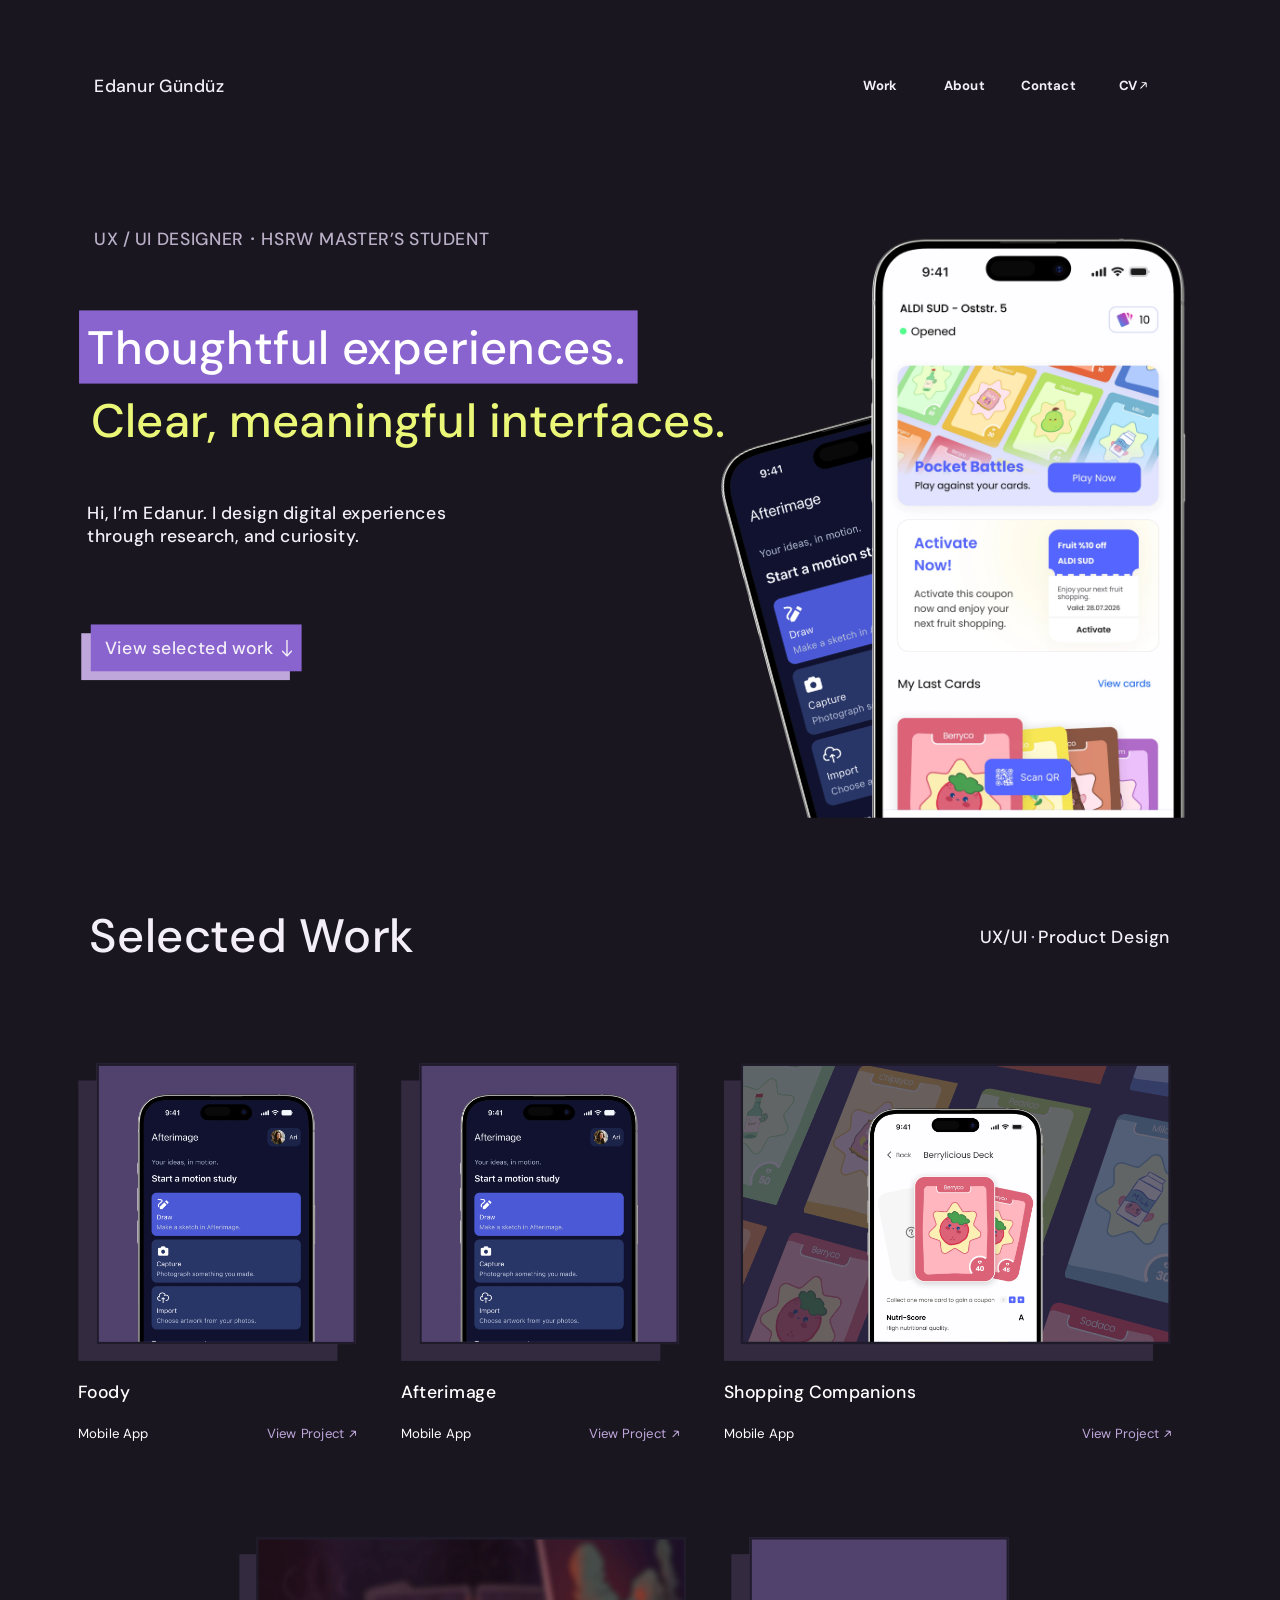
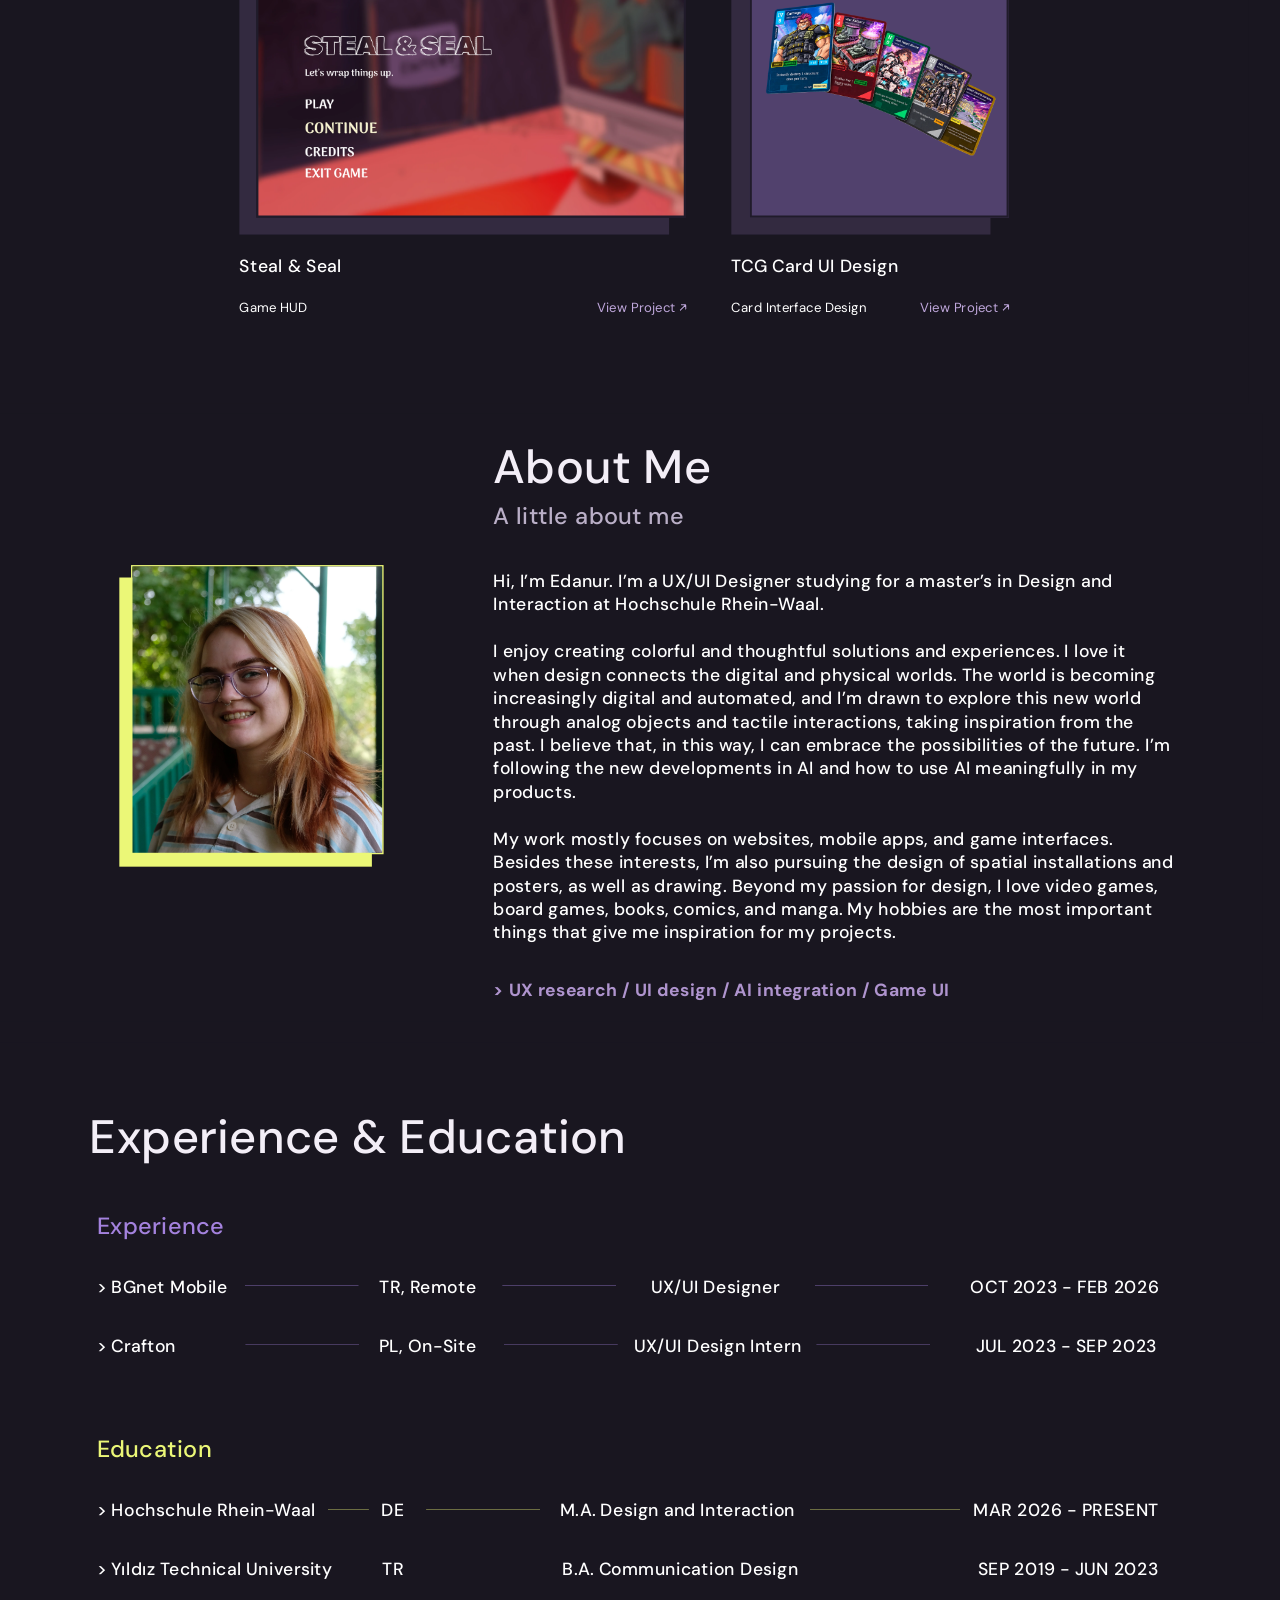
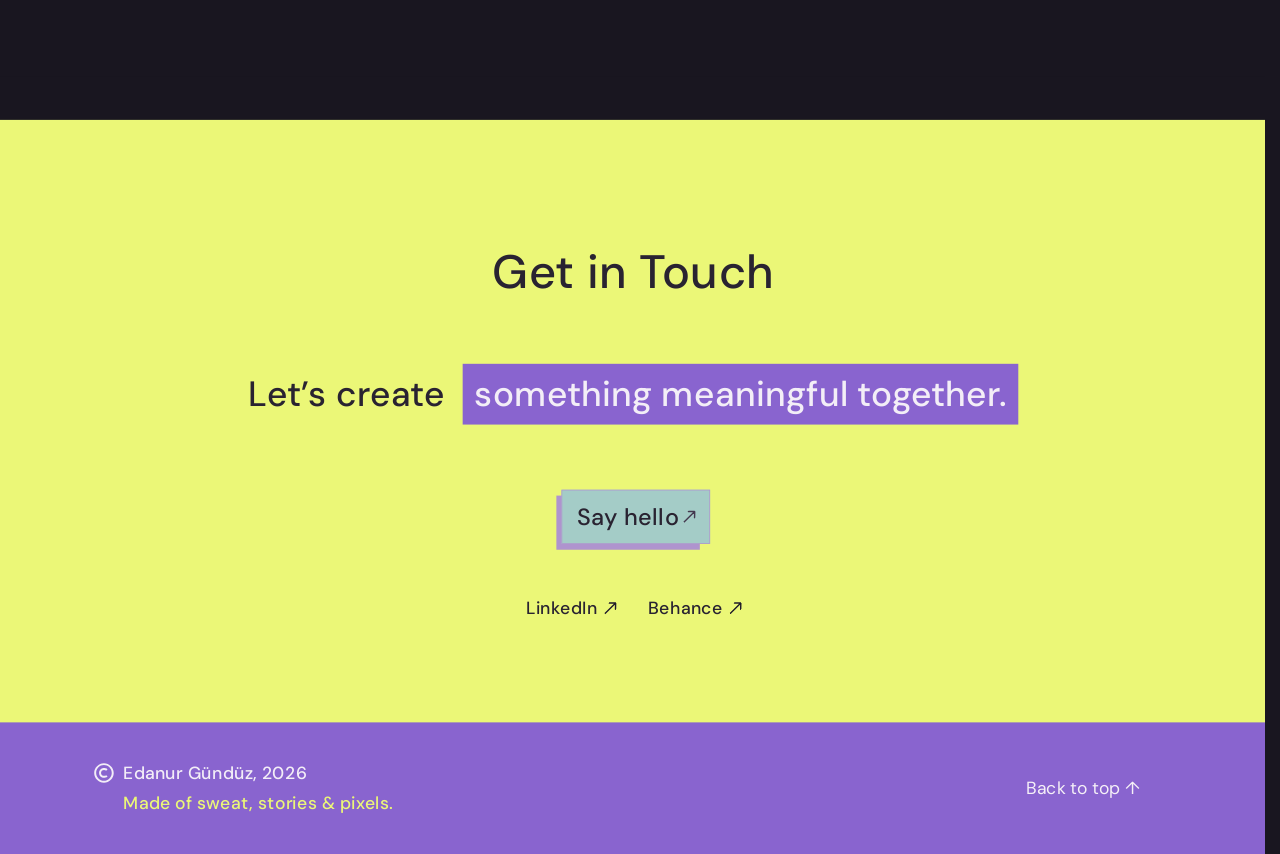
==== commit 7ab8ede2: "kart fix" ====
--- a/index.html
+++ b/index.html
@@ -1,6 +1,6 @@
-<!doctype html><html lang="en"><head><meta charset="utf-8"><meta name="viewport" content="width=device-width,initial-scale=1"><meta name="description" content="Edanur Gündüz — UX/UI Designer — UX/UI design portfolio by Edanur Gündüz."><title>Edanur Gündüz — UX/UI Designer</title><link rel="stylesheet" href="styles/foundations.css?v=20261009-design2"><link rel="stylesheet" href="styles/figma-layout.css?v=20261009-design2"><link rel="stylesheet" href="styles/figma-text-current.css?v=20261009-design2"><link rel="stylesheet" href="styles/website-last.css?v=20261009-design2"><link rel="stylesheet" href="styles/responsive.css?v=20261009-design2"></head><body data-page="home"><a class="skip-link" href="#top">Skip to content</a><main id="viewport"><div id="artboard"><div class="f10 f359 f371 page-frame home-frame" data-node-id="212:85" data-name="MacBook Pro 16&#x27; - 10" id="top" style="width:1728px;height:5538px"><div class="f8 f19 f159 f234 f451 f521" data-node-id="212:86"></div><div class="f8 f15 f88 f233 f440 f590" data-node-id="212:87"></div><div class="f8 f37 f40 f189 f192 f236 f332 f449 f476" data-node-id="212:89"><p class="f7 f44 f48 f208 f359 f366 f395 f399 f460 f600" data-node-id="212:90">Edanur Gündüz</p><div class="f37 f40 f57 f189 f359 f366" data-node-id="212:91"><button class="f37 f39 f40 f189 f193 f332 f359 f366 f464" data-node-id="212:92"><p class="f7 f43 f47 f205 f359 f366 f381 f395 f404 f459 f600" data-node-id="212:93">Work</p></button><button class="f37 f39 f40 f189 f193 f332 f359 f366 f464" data-node-id="212:94"><p class="f7 f43 f47 f205 f359 f366 f381 f395 f404 f459 f600" data-node-id="212:95">About</p></button><button class="f37 f39 f40 f189 f193 f332 f359 f366 f464" data-node-id="212:96"><p class="f7 f43 f47 f205 f359 f366 f381 f395 f404 f459 f600" data-node-id="212:97">Contact</p></button><div class="f37 f40 f70 f189 f193 f332 f359 f366 f464" data-node-id="212:98"><p class="f7 f43 f47 f205 f359 f366 f381 f395 f459 f600" data-node-id="212:99">CV</p><div class="f40 f189 f193 f359 f366 f370" data-node-id="212:100"><div class="f2 f42"><div class="f86 f359 f466"><div class="f8 f186"><img alt="" class="f23 f291 f371" src="assets/home/imgArrow2.svg?v=20261009-design2"></div></div></div></div></div></div></div><div class="f8 f37 f40 f52 f189 f193 f236 f332 f429" data-node-id="212:101"><p class="f7 f44 f48 f208 f359 f366 f390 f399 f460 f600" data-node-id="212:102">UX / UI DESIGNER</p><div class="f359 f366 f369" data-node-id="212:103"><img alt="" class="f8 f23 f184 f291 f371" src="assets/home/imgEllipse1.svg?v=20261009-design2"></div><p class="f7 f44 f48 f208 f359 f366 f390 f399 f460 f600" data-node-id="212:104">HSRW MASTER’S STUDENT</p></div><p class="f7 f8 f44 f48 f215 f236 f402 f405 f441 f460 f600" data-node-id="212:105">Thoughtful experiences. </p><p class="f7 f8 f44 f48 f215 f238 f374 f402 f444 f460 f600" data-node-id="212:106">Clear, meaningful interfaces.</p><div class="f7 f8 f44 f48 f195 f236 f395 f399 f446 f460 f564" data-node-id="212:107"><p class="f208 f292">Hi, I’m Edanur. I design digital experiences
-</p><p class="f208">through research, and curiosity.</p></div><button class="f8 f15 f37 f39 f40 f60 f189 f193 f238 f347 f353 f450" data-node-id="212:108"><p class="f7 f44 f48 f208 f359 f366 f395 f399 f404 f460 f600" data-node-id="212:109">View selected work</p><div class="f40 f104 f189 f193 f359 f366 f461" data-node-id="212:110"><div class="f42 f362"><div class="f86 f359 f492"><div class="f8 f187"><img alt="" class="f23 f291 f371" src="assets/home/imgArrow1.svg?v=20261009-design2"></div></div></div></div></button><div class="f8 f40 f174 f189 f193 f259 f443 f575" data-node-id="212:111"><div class="f0 f42"><div class="f171 f359 f548" data-name="iMockup - iPhone 15 Pro Max"><img alt="" class="f8 f184 f291 f327 f339 f371" src="assets/home/imgIMockupIPhone15ProMax.webp?v=20261009-design2"></div></div></div><div class="f8 f177 f262 f432 f553" data-node-id="212:112" data-name="iMockup - iPhone 15 Pro Max"><img alt="" class="f8 f184 f291 f327 f339 f371" src="assets/home/imgIMockupIPhone15ProMax1.webp?v=20261009-design2"></div><div class="f8 f10 f37 f40 f41 f54 f190 f218 f330 f349 f352 f418 f483" data-node-id="212:113" data-name="MacBook Pro 16&#x27; - 8"><div class="f37 f40 f189 f192 f332 f359 f366 f477" data-node-id="212:116"><p class="f7 f44 f48 f215 f359 f366 f395 f402 f460 f600" data-node-id="212:117">Selected Work</p><div class="f37 f40 f79 f189 f359 f366" data-node-id="212:118"><p class="f7 f44 f48 f208 f359 f366 f395 f399 f460 f600" data-node-id="212:119">UX/UI </p><div class="f359 f366 f369" data-node-id="212:120"><img alt="" class="f8 f23 f184 f291 f371" src="assets/home/imgEllipse1.svg?v=20261009-design2"></div><p class="f7 f44 f48 f208 f359 f366 f395 f399 f460 f600" data-node-id="212:121">Product Design</p></div></div><div class="f37 f40 f81 f189 f193 f359 f366 f599" data-node-id="225:916"><div class="f37 f40 f41 f65 f190 f359 f366" data-node-id="243:290"><div class="f84 f85 f183 f195 f338 f359 f366" data-node-id="243:291"><div class="f13 f36 f140 f294 f324 f359 f364 f546" data-node-id="243:292"></div><div class="f14 f24 f27 f33 f36 f140 f302 f321 f330 f359 f364 f546" data-node-id="243:293"><div class="f5 f8 f147 f258 f437 f495" data-node-id="243:294" data-name="iMockup - iPhone 15 Pro Max"><img alt="" class="f8 f184 f291 f327 f339 f371" src="assets/home/imgIMockupIPhone15ProMax2.webp?v=20261009-design2"></div></div></div><div class="f37 f40 f41 f65 f191 f359 f366 f548" data-node-id="243:295"><p class="f7 f44 f48 f208 f359 f366 f399 f405 f460 f600" data-node-id="243:296">Foody</p><div class="f37 f40 f189 f192 f359 f366 f599" data-node-id="243:297"><p class="f7 f46 f49 f205 f359 f366 f398 f405 f459 f600" data-node-id="243:298">Mobile App</p><div class="f37 f40 f189 f192 f359 f366 f473" data-node-id="243:299"><p class="f7 f46 f49 f205 f359 f366 f391 f398 f459 f600" data-node-id="243:300">View Project</p><div class="f40 f189 f193 f359 f366 f370" data-node-id="243:301"><div class="f2 f42"><div class="f86 f359 f466"><div class="f8 f186"><img alt="" class="f23 f291 f371" src="assets/home/imgArrow3.svg?v=20261009-design2"></div></div></div></div></div></div></div></div><div class="f37 f40 f41 f65 f190 f359 f366" data-node-id="225:914"><div class="f84 f85 f183 f195 f338 f359 f366" data-node-id="225:913"><div class="f13 f36 f140 f294 f324 f359 f364 f546" data-node-id="212:114"></div><div class="f14 f24 f27 f33 f36 f140 f302 f321 f330 f359 f364 f546" data-node-id="212:194"><div class="f5 f8 f147 f258 f437 f495" data-node-id="212:195" data-name="iMockup - iPhone 15 Pro Max"><img alt="" class="f8 f184 f291 f327 f339 f371" src="assets/home/imgIMockupIPhone15ProMax3.webp?v=20261009-design2"></div></div></div><div class="f37 f40 f41 f65 f191 f359 f366 f548" data-node-id="212:196"><p class="f7 f44 f48 f208 f359 f366 f399 f405 f460 f600" data-node-id="212:197">Afterimage</p><div class="f37 f40 f189 f192 f359 f366 f599" data-node-id="212:198"><p class="f7 f46 f49 f205 f359 f366 f398 f405 f459 f600" data-node-id="212:199">Mobile App</p><div class="f37 f40 f189 f192 f359 f366 f473" data-node-id="212:200"><p class="f7 f46 f49 f205 f359 f366 f391 f398 f459 f600" data-node-id="212:201">View Project</p><div class="f40 f189 f193 f359 f366 f370" data-node-id="212:202"><div class="f2 f42"><div class="f86 f359 f466"><div class="f8 f186"><img alt="" class="f23 f291 f371" src="assets/home/imgArrow3.svg?v=20261009-design2"></div></div></div></div></div></div></div></div><div class="f37 f40 f41 f65 f191 f193 f359 f366" data-node-id="225:915"><div class="f84 f85 f183 f195 f338 f359 f366" data-node-id="225:912"><div class="f15 f36 f140 f294 f324 f359 f364 f580" data-node-id="212:115"></div><a class="f12 f23 f26 f27 f33 f36 f39 f140 f301 f321 f330 f359 f364 f581" data-node-id="212:122"><div class="f5 f6 f8 f22 f158 f219 f328 f330 f365 f406 f581" data-node-id="212:123"><div class="f8 f38 f89 f227 f412 f467" data-node-id="212:124"><div class="f8 f38 f105 f220 f410 f499" data-node-id="212:125"><div class="f8 f38 f105 f220 f410 f499" data-node-id="212:126" data-name="__boundary_rect__"><div class="f8 f40 f107 f189 f193 f223 f411 f503" data-node-id="212:128"><div class="f42 f363"><div class="f102 f263 f264 f265 f266 f267 f279 f329 f359 f493" style="mask-image:url(assets/home/imgBoundaryRect.svg)" data-name="__boundary_rect__"><img alt="" class="f8 f184 f291 f327 f339 f371" src="assets/home/imgBoundaryRect1.webp?v=20261009-design2"></div></div></div></div></div><div class="f8 f38 f109 f240 f408 f506" data-node-id="212:130"><div class="f8 f38 f109 f240 f408 f506" data-node-id="212:131" data-name="__boundary_rect__"><div class="f8 f40 f111 f189 f193 f239 f409 f510" data-node-id="212:133"><div class="f42 f363"><div class="f103 f263 f264 f265 f266 f268 f281 f329 f359 f498" style="mask-image:url(assets/home/imgBoundaryRect2.svg)" data-name="__boundary_rect__"><img alt="" class="f8 f184 f291 f327 f339 f371" src="assets/home/imgBoundaryRect3.webp?v=20261009-design2"></div></div></div></div></div><div class="f8 f38 f116 f248 f416 f517" data-node-id="212:135"><div class="f8 f38 f116 f248 f416 f517" data-node-id="212:136" data-name="__boundary_rect__"><div class="f8 f40 f117 f189 f193 f247 f417 f524" data-node-id="212:138"><div class="f42 f363"><div class="f108 f263 f264 f265 f266 f270 f284 f329 f359 f504" style="mask-image:url(assets/home/imgBoundaryRect4.svg)" data-name="__boundary_rect__"><img alt="" class="f8 f184 f291 f327 f339 f371" src="assets/home/imgBoundaryRect5.webp?v=20261009-design2"></div></div></div></div></div><div class="f8 f38 f121 f254 f414 f529" data-node-id="212:140"><div class="f8 f38 f121 f254 f414 f529" data-node-id="212:141" data-name="__boundary_rect__"><div class="f8 f40 f124 f189 f193 f253 f415 f534" data-node-id="212:143"><div class="f42 f363"><div class="f113 f263 f264 f265 f266 f273 f287 f329 f359 f515" style="mask-image:url(assets/home/imgBoundaryRect6.svg)" data-name="__boundary_rect__"><img alt="" class="f8 f184 f291 f327 f339 f371" src="assets/home/imgBoundaryRect7.webp?v=20261009-design2"></div></div></div></div></div><div class="f8 f38 f132 f251 f423 f536" data-node-id="212:145"><div class="f8 f38 f132 f251 f423 f536" data-node-id="212:146" data-name="__boundary_rect__"><div class="f8 f40 f133 f189 f193 f250 f422 f540" data-node-id="212:148"><div class="f42 f363"><div class="f126 f263 f264 f265 f266 f276 f289 f329 f359 f526" style="mask-image:url(assets/home/imgBoundaryRect8.svg)" data-name="__boundary_rect__"><img alt="" class="f8 f184 f291 f327 f339 f371" src="assets/home/imgBoundaryRect9.webp?v=20261009-design2"></div></div></div></div></div><div class="f8 f38 f138 f246 f439 f541" data-node-id="212:150"><div class="f8 f38 f138 f246 f439 f541" data-node-id="212:151" data-name="__boundary_rect__"><div class="f8 f40 f139 f189 f193 f245 f438 f543" data-node-id="212:153"><div class="f42 f363"><div class="f136 f263 f264 f265 f266 f278 f290 f329 f359 f533" style="mask-image:url(assets/home/imgBoundaryRect10.svg)" data-name="__boundary_rect__"><img alt="" class="f8 f184 f291 f327 f339 f371" src="assets/home/imgBoundaryRect11.webp?v=20261009-design2"></div></div></div></div></div><div class="f8 f38 f112 f221 f448 f505" data-node-id="212:155"><div class="f8 f38 f112 f221 f448 f505" data-node-id="212:156" data-name="__boundary_rect__"><div class="f8 f40 f114 f189 f193 f222 f447 f508" data-node-id="212:158"><div class="f42 f363"><div class="f106 f263 f264 f265 f266 f269 f280 f329 f359 f496" style="mask-image:url(assets/home/imgBoundaryRect12.svg)" data-name="__boundary_rect__"><img alt="" class="f8 f184 f291 f327 f339 f371" src="assets/home/imgBoundaryRect13.webp?v=20261009-design2"></div></div></div></div></div><div class="f8 f38 f119 f252 f453 f513" data-node-id="212:160"><div class="f8 f38 f119 f252 f453 f513" data-node-id="212:161" data-name="__boundary_rect__"><div class="f8 f40 f120 f189 f193 f249 f452 f522" data-node-id="212:163"><div class="f42 f363"><div class="f110 f263 f264 f265 f266 f271 f283 f329 f359 f502" style="mask-image:url(assets/home/imgBoundaryRect14.svg)" data-name="__boundary_rect__"><img alt="" class="f8 f184 f291 f327 f339 f371" src="assets/home/imgBoundaryRect15.webp?v=20261009-design2"></div></div></div></div></div><div class="f8 f38 f127 f244 f420 f528" data-node-id="212:165"><div class="f8 f38 f127 f244 f420 f528" data-node-id="212:166" data-name="__boundary_rect__"><div class="f8 f40 f128 f189 f193 f243 f419 f532" data-node-id="212:168"><div class="f42 f363"><div class="f118 f263 f264 f265 f266 f274 f286 f329 f359 f509" style="mask-image:url(assets/home/imgBoundaryRect16.svg)" data-name="__boundary_rect__"><img alt="" class="f8 f184 f291 f327 f339 f371" src="assets/home/imgBoundaryRect17.webp?v=20261009-design2"></div></div></div></div></div><div class="f8 f38 f123 f225 f428 f511" data-node-id="212:170"><div class="f8 f38 f123 f225 f428 f511" data-node-id="212:171" data-name="__boundary_rect__"><div class="f8 f40 f125 f189 f193 f226 f427 f518" data-node-id="212:173"><div class="f42 f363"><div class="f115 f263 f264 f265 f266 f272 f282 f329 f359 f500" style="mask-image:url(assets/home/imgBoundaryRect18.svg)" data-name="__boundary_rect__"><img alt="" class="f8 f184 f291 f327 f339 f371" src="assets/home/imgBoundaryRect19.webp?v=20261009-design2"></div></div></div></div></div><div class="f8 f38 f129 f229 f433 f527" data-node-id="212:175"><div class="f8 f38 f129 f229 f433 f527" data-node-id="212:176" data-name="__boundary_rect__"><div class="f8 f40 f131 f189 f193 f230 f431 f530" data-node-id="212:178"><div class="f42 f363"><div class="f122 f263 f264 f265 f266 f275 f285 f329 f359 f507" style="mask-image:url(assets/home/imgBoundaryRect20.svg)" data-name="__boundary_rect__"><img alt="" class="f8 f184 f291 f327 f339 f371" src="assets/home/imgBoundaryRect21.webp?v=20261009-design2"></div></div></div></div></div><div class="f8 f38 f134 f232 f436 f535" data-node-id="212:180"><div class="f8 f38 f134 f232 f436 f535" data-node-id="212:181" data-name="__boundary_rect__"><div class="f8 f40 f137 f189 f193 f231 f435 f538" data-node-id="212:183"><div class="f42 f363"><div class="f130 f263 f264 f265 f266 f277 f288 f329 f359 f520" style="mask-image:url(assets/home/imgBoundaryRect22.svg)" data-name="__boundary_rect__"><img alt="" class="f8 f184 f291 f327 f339 f371" src="assets/home/imgBoundaryRect23.webp?v=20261009-design2"></div></div></div></div></div></div></div><div class="f5 f8 f146 f260 f445 f494" data-node-id="212:185" data-name="iMockup - iPhone 15 Pro Max"><img alt="" class="f8 f184 f291 f327 f339 f371" src="assets/home/imgIMockupIPhone15ProMax4.webp?v=20261009-design2"></div></a></div><a class="f37 f39 f40 f41 f65 f191 f359 f366 f599" data-node-id="212:186"><p class="f7 f44 f48 f208 f359 f366 f399 f404 f405 f460 f600" data-node-id="212:187">Shopping Companions</p><div class="f37 f40 f189 f192 f359 f366 f599" data-node-id="212:188"><p class="f7 f46 f49 f205 f359 f366 f398 f404 f405 f459 f600" data-node-id="212:189">Mobile App</p><div class="f37 f40 f189 f192 f359 f366 f473" data-node-id="212:190"><p class="f7 f46 f49 f205 f359 f366 f391 f398 f404 f459 f600" data-node-id="212:191">View Project</p><div class="f40 f189 f193 f359 f366 f370" data-node-id="212:192"><div class="f2 f42"><div class="f86 f359 f466"><div class="f8 f186"><img alt="" class="f23 f291 f371" src="assets/home/imgArrow3.svg?v=20261009-design2"></div></div></div></div></div></div></a></div></div><div class="f37 f40 f81 f189 f193 f359 f366 f478" data-node-id="243:249"><div class="f37 f40 f41 f65 f191 f359 f366" data-node-id="243:250"><div class="f84 f85 f183 f195 f338 f359 f366" data-node-id="243:251"><div class="f15 f36 f140 f294 f324 f359 f364 f581" data-node-id="243:252"></div><a class="f12 f23 f26 f27 f33 f36 f39 f140 f301 f321 f330 f359 f364 f581" data-node-id="243:253"><div class="f5 f6 f8 f140 f260 f330 f365 f406 f581" data-node-id="243:254"><div class="f8 f184 f331 f339"><img alt="" class="f8 f182 f224 f291 f407 f468" src="assets/home/imgFrame26.webp?v=20261009-design2"></div><div class="f5 f8 f101 f261 f421 f501" data-node-id="243:255" data-name="maın menu 1"><img alt="" class="f8 f184 f291 f327 f339 f371" src="assets/home/imgMainMenu1.webp?v=20261009-design2"></div></div></a></div><a class="f37 f39 f40 f41 f65 f191 f359 f366 f599" data-node-id="243:256"><p class="f7 f44 f48 f208 f359 f366 f399 f404 f405 f460 f600" data-node-id="243:257">Steal &amp; Seal</p><div class="f37 f40 f189 f192 f359 f366 f599" data-node-id="243:258"><p class="f7 f46 f49 f205 f359 f366 f398 f404 f405 f459 f600" data-node-id="243:259">Game HUD</p><div class="f37 f40 f189 f192 f359 f366 f473" data-node-id="243:260"><p class="f7 f46 f49 f205 f359 f366 f391 f398 f404 f459 f600" data-node-id="243:261">View Project</p><div class="f40 f189 f193 f359 f366 f370" data-node-id="243:262"><div class="f2 f42"><div class="f86 f359 f466"><div class="f8 f186"><img alt="" class="f23 f291 f371" src="assets/home/imgArrow3.svg?v=20261009-design2"></div></div></div></div></div></div></a></div><div class="f37 f40 f41 f65 f191 f359 f366" data-node-id="243:263"><div class="f84 f85 f183 f195 f338 f359 f366" data-node-id="243:264"><div class="f13 f36 f140 f294 f324 f359 f364 f546" data-node-id="243:265"></div><div class="f14 f24 f27 f33 f36 f140 f302 f321 f330 f359 f364 f546" data-node-id="243:266"><div class="f5 f8 f145 f219 f413 f551" data-node-id="243:304" data-name="image 1"><img alt="" class="f8 f184 f291 f327 f339 f371" src="assets/home/imgImage1.webp?v=20261009-design2"></div></div></div><div class="f37 f40 f41 f65 f191 f359 f366 f548" data-node-id="243:267"><p class="f7 f44 f48 f208 f359 f366 f399 f405 f460 f600" data-node-id="243:268">TCG Card UI Design</p><div class="f37 f40 f189 f192 f359 f366 f599" data-node-id="243:269"><p class="f7 f46 f49 f205 f359 f366 f398 f405 f459 f600" data-node-id="243:270">Card Interface Design </p><div class="f37 f40 f189 f192 f359 f366 f473" data-node-id="243:271"><p class="f7 f46 f49 f205 f359 f366 f391 f398 f459 f600" data-node-id="243:272">View Project</p><div class="f40 f189 f193 f359 f366 f370" data-node-id="243:273"><div class="f2 f42"><div class="f86 f359 f466"><div class="f8 f186"><img alt="" class="f23 f291 f371" src="assets/home/imgArrow3.svg?v=20261009-design2"></div></div></div></div></div></div></div></div></div></div><div class="f8 f10 f173 f228 f330 f426 f484" data-node-id="212:203" data-name="MacBook Pro 16&#x27; - 9"><div class="f6 f8 f38 f241 f457" data-node-id="212:206"><div class="f6 f8 f20 f142 f241 f455 f544" data-node-id="212:207"></div><div class="f6 f8 f25 f30 f33 f142 f242 f456 f544" data-node-id="212:208"><img alt="" class="f8 f184 f291 f327 f339 f371" src="assets/home/imgFrame15.webp?v=20261009-design2"></div></div><div class="f6 f7 f8 f37 f40 f41 f73 f191 f257 f454" data-node-id="212:209"><div class="f37 f40 f41 f44 f48 f52 f191 f332 f359 f366 f460 f599 f600" data-node-id="212:210"><p class="f215 f359 f366 f395 f402" data-node-id="212:211">About Me</p><p class="f212 f359 f366 f390 f400" data-node-id="212:212">A little about me</p></div><div class="f37 f40 f41 f74 f191 f343 f359 f366 f602" data-node-id="212:213"><div class="f44 f48 f195 f359 f366 f399 f405 f460 f595" data-node-id="212:214"><p class="f208 f292">Hi, I’m Edanur. I’m a UX/UI Designer studying for a master’s in Design and Interaction at Hochschule Rhein-Waal.
+<!doctype html><html lang="en"><head><meta charset="utf-8"><meta name="viewport" content="width=device-width,initial-scale=1"><meta name="description" content="Edanur Gündüz — UX/UI Designer — UX/UI design portfolio by Edanur Gündüz."><title>Edanur Gündüz — UX/UI Designer</title><link rel="stylesheet" href="styles/foundations.css?v=20261009-cv-final"><link rel="stylesheet" href="styles/figma-layout.css?v=20261009-cv-final"><link rel="stylesheet" href="styles/figma-text-current.css?v=20261009-cv-final"><link rel="stylesheet" href="styles/website-last.css?v=20261009-cv-final"><link rel="stylesheet" href="styles/responsive.css?v=20261009-card-ui-home-07"></head><body data-page="home"><a class="skip-link" href="#top">Skip to content</a><main id="viewport"><div id="artboard"><div class="f10 f359 f371 page-frame home-frame" data-node-id="212:85" data-name="MacBook Pro 16&#x27; - 10" id="top" style="width:1728px;height:5538px"><div class="f8 f19 f159 f234 f451 f521" data-node-id="212:86"></div><div class="f8 f15 f88 f233 f440 f590" data-node-id="212:87"></div><div class="f8 f37 f40 f189 f192 f236 f332 f449 f476" data-node-id="212:89"><p class="f7 f44 f48 f208 f359 f366 f395 f399 f460 f600" data-node-id="212:90">Edanur Gündüz</p><div class="f37 f40 f57 f189 f359 f366" data-node-id="212:91"><button class="f37 f39 f40 f189 f193 f332 f359 f366 f464" data-node-id="212:92"><p class="f7 f43 f47 f205 f359 f366 f381 f395 f404 f459 f600" data-node-id="212:93">Work</p></button><button class="f37 f39 f40 f189 f193 f332 f359 f366 f464" data-node-id="212:94"><p class="f7 f43 f47 f205 f359 f366 f381 f395 f404 f459 f600" data-node-id="212:95">About</p></button><button class="f37 f39 f40 f189 f193 f332 f359 f366 f464" data-node-id="212:96"><p class="f7 f43 f47 f205 f359 f366 f381 f395 f404 f459 f600" data-node-id="212:97">Contact</p></button><div class="f37 f40 f70 f189 f193 f332 f359 f366 f464" data-node-id="212:98"><p class="f7 f43 f47 f205 f359 f366 f381 f395 f459 f600" data-node-id="212:99">CV</p><div class="f40 f189 f193 f359 f366 f370" data-node-id="212:100"><div class="f2 f42"><div class="f86 f359 f466"><div class="f8 f186"><img alt="" class="f23 f291 f371" src="assets/home/imgArrow2.svg?v=20261009-cv-final"></div></div></div></div></div></div></div><div class="f8 f37 f40 f52 f189 f193 f236 f332 f429" data-node-id="212:101"><p class="f7 f44 f48 f208 f359 f366 f390 f399 f460 f600" data-node-id="212:102">UX / UI DESIGNER</p><div class="f359 f366 f369" data-node-id="212:103"><img alt="" class="f8 f23 f184 f291 f371" src="assets/home/imgEllipse1.svg?v=20261009-cv-final"></div><p class="f7 f44 f48 f208 f359 f366 f390 f399 f460 f600" data-node-id="212:104">HSRW MASTER’S STUDENT</p></div><p class="f7 f8 f44 f48 f215 f236 f402 f405 f441 f460 f600" data-node-id="212:105">Thoughtful experiences. </p><p class="f7 f8 f44 f48 f215 f238 f374 f402 f444 f460 f600" data-node-id="212:106">Clear, meaningful interfaces.</p><div class="f7 f8 f44 f48 f195 f236 f395 f399 f446 f460 f564" data-node-id="212:107"><p class="f208 f292">Hi, I’m Edanur. I design digital experiences
+</p><p class="f208">through research, and curiosity.</p></div><button class="f8 f15 f37 f39 f40 f60 f189 f193 f238 f347 f353 f450" data-node-id="212:108"><p class="f7 f44 f48 f208 f359 f366 f395 f399 f404 f460 f600" data-node-id="212:109">View selected work</p><div class="f40 f104 f189 f193 f359 f366 f461" data-node-id="212:110"><div class="f42 f362"><div class="f86 f359 f492"><div class="f8 f187"><img alt="" class="f23 f291 f371" src="assets/home/imgArrow1.svg?v=20261009-cv-final"></div></div></div></div></button><div class="f8 f40 f174 f189 f193 f259 f443 f575" data-node-id="212:111"><div class="f0 f42"><div class="f171 f359 f548" data-name="iMockup - iPhone 15 Pro Max"><img alt="" class="f8 f184 f291 f327 f339 f371" src="assets/home/imgIMockupIPhone15ProMax.webp?v=20261009-cv-final"></div></div></div><div class="f8 f177 f262 f432 f553" data-node-id="212:112" data-name="iMockup - iPhone 15 Pro Max"><img alt="" class="f8 f184 f291 f327 f339 f371" src="assets/home/imgIMockupIPhone15ProMax1.webp?v=20261009-cv-final"></div><div class="f8 f10 f37 f40 f41 f54 f190 f218 f330 f349 f352 f418 f483" data-node-id="212:113" data-name="MacBook Pro 16&#x27; - 8"><div class="f37 f40 f189 f192 f332 f359 f366 f477" data-node-id="212:116"><p class="f7 f44 f48 f215 f359 f366 f395 f402 f460 f600" data-node-id="212:117">Selected Work</p><div class="f37 f40 f79 f189 f359 f366" data-node-id="212:118"><p class="f7 f44 f48 f208 f359 f366 f395 f399 f460 f600" data-node-id="212:119">UX/UI </p><div class="f359 f366 f369" data-node-id="212:120"><img alt="" class="f8 f23 f184 f291 f371" src="assets/home/imgEllipse1.svg?v=20261009-cv-final"></div><p class="f7 f44 f48 f208 f359 f366 f395 f399 f460 f600" data-node-id="212:121">Product Design</p></div></div><div class="f37 f40 f81 f189 f193 f359 f366 f599" data-node-id="225:916"><div class="f37 f40 f41 f65 f190 f359 f366" data-node-id="243:290"><div class="f84 f85 f183 f195 f338 f359 f366" data-node-id="243:291"><div class="f13 f36 f140 f294 f324 f359 f364 f546" data-node-id="243:292"></div><div class="f14 f24 f27 f33 f36 f140 f302 f321 f330 f359 f364 f546" data-node-id="243:293"><div class="f5 f8 f147 f258 f437 f495" data-node-id="243:294" data-name="iMockup - iPhone 15 Pro Max"><img alt="" class="f8 f184 f291 f327 f339 f371" src="assets/home/imgIMockupIPhone15ProMax2.webp?v=20261009-cv-final"></div></div></div><div class="f37 f40 f41 f65 f191 f359 f366 f548" data-node-id="243:295"><p class="f7 f44 f48 f208 f359 f366 f399 f405 f460 f600" data-node-id="243:296">Foody</p><div class="f37 f40 f189 f192 f359 f366 f599" data-node-id="243:297"><p class="f7 f46 f49 f205 f359 f366 f398 f405 f459 f600" data-node-id="243:298">Mobile App</p><div class="f37 f40 f189 f192 f359 f366 f473" data-node-id="243:299"><p class="f7 f46 f49 f205 f359 f366 f391 f398 f459 f600" data-node-id="243:300">View Project</p><div class="f40 f189 f193 f359 f366 f370" data-node-id="243:301"><div class="f2 f42"><div class="f86 f359 f466"><div class="f8 f186"><img alt="" class="f23 f291 f371" src="assets/home/imgArrow3.svg?v=20261009-cv-final"></div></div></div></div></div></div></div></div><div class="f37 f40 f41 f65 f190 f359 f366" data-node-id="225:914"><div class="f84 f85 f183 f195 f338 f359 f366" data-node-id="225:913"><div class="f13 f36 f140 f294 f324 f359 f364 f546" data-node-id="212:114"></div><div class="f14 f24 f27 f33 f36 f140 f302 f321 f330 f359 f364 f546" data-node-id="212:194"><div class="f5 f8 f147 f258 f437 f495" data-node-id="212:195" data-name="iMockup - iPhone 15 Pro Max"><img alt="" class="f8 f184 f291 f327 f339 f371" src="assets/home/imgIMockupIPhone15ProMax3.webp?v=20261009-cv-final"></div></div></div><div class="f37 f40 f41 f65 f191 f359 f366 f548" data-node-id="212:196"><p class="f7 f44 f48 f208 f359 f366 f399 f405 f460 f600" data-node-id="212:197">Afterimage</p><div class="f37 f40 f189 f192 f359 f366 f599" data-node-id="212:198"><p class="f7 f46 f49 f205 f359 f366 f398 f405 f459 f600" data-node-id="212:199">Mobile App</p><div class="f37 f40 f189 f192 f359 f366 f473" data-node-id="212:200"><p class="f7 f46 f49 f205 f359 f366 f391 f398 f459 f600" data-node-id="212:201">View Project</p><div class="f40 f189 f193 f359 f366 f370" data-node-id="212:202"><div class="f2 f42"><div class="f86 f359 f466"><div class="f8 f186"><img alt="" class="f23 f291 f371" src="assets/home/imgArrow3.svg?v=20261009-cv-final"></div></div></div></div></div></div></div></div><div class="f37 f40 f41 f65 f191 f193 f359 f366" data-node-id="225:915"><div class="f84 f85 f183 f195 f338 f359 f366" data-node-id="225:912"><div class="f15 f36 f140 f294 f324 f359 f364 f580" data-node-id="212:115"></div><a class="f12 f23 f26 f27 f33 f36 f39 f140 f301 f321 f330 f359 f364 f581" data-node-id="212:122"><div class="f5 f6 f8 f22 f158 f219 f328 f330 f365 f406 f581" data-node-id="212:123"><div class="f8 f38 f89 f227 f412 f467" data-node-id="212:124"><div class="f8 f38 f105 f220 f410 f499" data-node-id="212:125"><div class="f8 f38 f105 f220 f410 f499" data-node-id="212:126" data-name="__boundary_rect__"><div class="f8 f40 f107 f189 f193 f223 f411 f503" data-node-id="212:128"><div class="f42 f363"><div class="f102 f263 f264 f265 f266 f267 f279 f329 f359 f493" style="mask-image:url(assets/home/imgBoundaryRect.svg)" data-name="__boundary_rect__"><img alt="" class="f8 f184 f291 f327 f339 f371" src="assets/home/imgBoundaryRect1.webp?v=20261009-cv-final"></div></div></div></div></div><div class="f8 f38 f109 f240 f408 f506" data-node-id="212:130"><div class="f8 f38 f109 f240 f408 f506" data-node-id="212:131" data-name="__boundary_rect__"><div class="f8 f40 f111 f189 f193 f239 f409 f510" data-node-id="212:133"><div class="f42 f363"><div class="f103 f263 f264 f265 f266 f268 f281 f329 f359 f498" style="mask-image:url(assets/home/imgBoundaryRect2.svg)" data-name="__boundary_rect__"><img alt="" class="f8 f184 f291 f327 f339 f371" src="assets/home/imgBoundaryRect3.webp?v=20261009-cv-final"></div></div></div></div></div><div class="f8 f38 f116 f248 f416 f517" data-node-id="212:135"><div class="f8 f38 f116 f248 f416 f517" data-node-id="212:136" data-name="__boundary_rect__"><div class="f8 f40 f117 f189 f193 f247 f417 f524" data-node-id="212:138"><div class="f42 f363"><div class="f108 f263 f264 f265 f266 f270 f284 f329 f359 f504" style="mask-image:url(assets/home/imgBoundaryRect4.svg)" data-name="__boundary_rect__"><img alt="" class="f8 f184 f291 f327 f339 f371" src="assets/home/imgBoundaryRect5.webp?v=20261009-cv-final"></div></div></div></div></div><div class="f8 f38 f121 f254 f414 f529" data-node-id="212:140"><div class="f8 f38 f121 f254 f414 f529" data-node-id="212:141" data-name="__boundary_rect__"><div class="f8 f40 f124 f189 f193 f253 f415 f534" data-node-id="212:143"><div class="f42 f363"><div class="f113 f263 f264 f265 f266 f273 f287 f329 f359 f515" style="mask-image:url(assets/home/imgBoundaryRect6.svg)" data-name="__boundary_rect__"><img alt="" class="f8 f184 f291 f327 f339 f371" src="assets/home/imgBoundaryRect7.webp?v=20261009-cv-final"></div></div></div></div></div><div class="f8 f38 f132 f251 f423 f536" data-node-id="212:145"><div class="f8 f38 f132 f251 f423 f536" data-node-id="212:146" data-name="__boundary_rect__"><div class="f8 f40 f133 f189 f193 f250 f422 f540" data-node-id="212:148"><div class="f42 f363"><div class="f126 f263 f264 f265 f266 f276 f289 f329 f359 f526" style="mask-image:url(assets/home/imgBoundaryRect8.svg)" data-name="__boundary_rect__"><img alt="" class="f8 f184 f291 f327 f339 f371" src="assets/home/imgBoundaryRect9.webp?v=20261009-cv-final"></div></div></div></div></div><div class="f8 f38 f138 f246 f439 f541" data-node-id="212:150"><div class="f8 f38 f138 f246 f439 f541" data-node-id="212:151" data-name="__boundary_rect__"><div class="f8 f40 f139 f189 f193 f245 f438 f543" data-node-id="212:153"><div class="f42 f363"><div class="f136 f263 f264 f265 f266 f278 f290 f329 f359 f533" style="mask-image:url(assets/home/imgBoundaryRect10.svg)" data-name="__boundary_rect__"><img alt="" class="f8 f184 f291 f327 f339 f371" src="assets/home/imgBoundaryRect11.webp?v=20261009-cv-final"></div></div></div></div></div><div class="f8 f38 f112 f221 f448 f505" data-node-id="212:155"><div class="f8 f38 f112 f221 f448 f505" data-node-id="212:156" data-name="__boundary_rect__"><div class="f8 f40 f114 f189 f193 f222 f447 f508" data-node-id="212:158"><div class="f42 f363"><div class="f106 f263 f264 f265 f266 f269 f280 f329 f359 f496" style="mask-image:url(assets/home/imgBoundaryRect12.svg)" data-name="__boundary_rect__"><img alt="" class="f8 f184 f291 f327 f339 f371" src="assets/home/imgBoundaryRect13.webp?v=20261009-cv-final"></div></div></div></div></div><div class="f8 f38 f119 f252 f453 f513" data-node-id="212:160"><div class="f8 f38 f119 f252 f453 f513" data-node-id="212:161" data-name="__boundary_rect__"><div class="f8 f40 f120 f189 f193 f249 f452 f522" data-node-id="212:163"><div class="f42 f363"><div class="f110 f263 f264 f265 f266 f271 f283 f329 f359 f502" style="mask-image:url(assets/home/imgBoundaryRect14.svg)" data-name="__boundary_rect__"><img alt="" class="f8 f184 f291 f327 f339 f371" src="assets/home/imgBoundaryRect15.webp?v=20261009-cv-final"></div></div></div></div></div><div class="f8 f38 f127 f244 f420 f528" data-node-id="212:165"><div class="f8 f38 f127 f244 f420 f528" data-node-id="212:166" data-name="__boundary_rect__"><div class="f8 f40 f128 f189 f193 f243 f419 f532" data-node-id="212:168"><div class="f42 f363"><div class="f118 f263 f264 f265 f266 f274 f286 f329 f359 f509" style="mask-image:url(assets/home/imgBoundaryRect16.svg)" data-name="__boundary_rect__"><img alt="" class="f8 f184 f291 f327 f339 f371" src="assets/home/imgBoundaryRect17.webp?v=20261009-cv-final"></div></div></div></div></div><div class="f8 f38 f123 f225 f428 f511" data-node-id="212:170"><div class="f8 f38 f123 f225 f428 f511" data-node-id="212:171" data-name="__boundary_rect__"><div class="f8 f40 f125 f189 f193 f226 f427 f518" data-node-id="212:173"><div class="f42 f363"><div class="f115 f263 f264 f265 f266 f272 f282 f329 f359 f500" style="mask-image:url(assets/home/imgBoundaryRect18.svg)" data-name="__boundary_rect__"><img alt="" class="f8 f184 f291 f327 f339 f371" src="assets/home/imgBoundaryRect19.webp?v=20261009-cv-final"></div></div></div></div></div><div class="f8 f38 f129 f229 f433 f527" data-node-id="212:175"><div class="f8 f38 f129 f229 f433 f527" data-node-id="212:176" data-name="__boundary_rect__"><div class="f8 f40 f131 f189 f193 f230 f431 f530" data-node-id="212:178"><div class="f42 f363"><div class="f122 f263 f264 f265 f266 f275 f285 f329 f359 f507" style="mask-image:url(assets/home/imgBoundaryRect20.svg)" data-name="__boundary_rect__"><img alt="" class="f8 f184 f291 f327 f339 f371" src="assets/home/imgBoundaryRect21.webp?v=20261009-cv-final"></div></div></div></div></div><div class="f8 f38 f134 f232 f436 f535" data-node-id="212:180"><div class="f8 f38 f134 f232 f436 f535" data-node-id="212:181" data-name="__boundary_rect__"><div class="f8 f40 f137 f189 f193 f231 f435 f538" data-node-id="212:183"><div class="f42 f363"><div class="f130 f263 f264 f265 f266 f277 f288 f329 f359 f520" style="mask-image:url(assets/home/imgBoundaryRect22.svg)" data-name="__boundary_rect__"><img alt="" class="f8 f184 f291 f327 f339 f371" src="assets/home/imgBoundaryRect23.webp?v=20261009-cv-final"></div></div></div></div></div></div></div><div class="f5 f8 f146 f260 f445 f494" data-node-id="212:185" data-name="iMockup - iPhone 15 Pro Max"><img alt="" class="f8 f184 f291 f327 f339 f371" src="assets/home/imgIMockupIPhone15ProMax4.webp?v=20261009-cv-final"></div></a></div><a class="f37 f39 f40 f41 f65 f191 f359 f366 f599" data-node-id="212:186"><p class="f7 f44 f48 f208 f359 f366 f399 f404 f405 f460 f600" data-node-id="212:187">Shopping Companions</p><div class="f37 f40 f189 f192 f359 f366 f599" data-node-id="212:188"><p class="f7 f46 f49 f205 f359 f366 f398 f404 f405 f459 f600" data-node-id="212:189">Mobile App</p><div class="f37 f40 f189 f192 f359 f366 f473" data-node-id="212:190"><p class="f7 f46 f49 f205 f359 f366 f391 f398 f404 f459 f600" data-node-id="212:191">View Project</p><div class="f40 f189 f193 f359 f366 f370" data-node-id="212:192"><div class="f2 f42"><div class="f86 f359 f466"><div class="f8 f186"><img alt="" class="f23 f291 f371" src="assets/home/imgArrow3.svg?v=20261009-cv-final"></div></div></div></div></div></div></a></div></div><div class="f37 f40 f81 f189 f193 f359 f366 f478" data-node-id="243:249"><div class="f37 f40 f41 f65 f191 f359 f366" data-node-id="243:250"><div class="f84 f85 f183 f195 f338 f359 f366" data-node-id="243:251"><div class="f15 f36 f140 f294 f324 f359 f364 f581" data-node-id="243:252"></div><a class="f12 f23 f26 f27 f33 f36 f39 f140 f301 f321 f330 f359 f364 f581" data-node-id="243:253"><div class="f5 f6 f8 f140 f260 f330 f365 f406 f581" data-node-id="243:254"><div class="f8 f184 f331 f339"><img alt="" class="f8 f182 f224 f291 f407 f468" src="assets/home/imgFrame26.webp?v=20261009-cv-final"></div><div class="f5 f8 f101 f261 f421 f501" data-node-id="243:255" data-name="maın menu 1"><img alt="" class="f8 f184 f291 f327 f339 f371" src="assets/home/imgMainMenu1.webp?v=20261009-cv-final"></div></div></a></div><a class="f37 f39 f40 f41 f65 f191 f359 f366 f599" data-node-id="243:256"><p class="f7 f44 f48 f208 f359 f366 f399 f404 f405 f460 f600" data-node-id="243:257">Steal &amp; Seal</p><div class="f37 f40 f189 f192 f359 f366 f599" data-node-id="243:258"><p class="f7 f46 f49 f205 f359 f366 f398 f404 f405 f459 f600" data-node-id="243:259">Game HUD</p><div class="f37 f40 f189 f192 f359 f366 f473" data-node-id="243:260"><p class="f7 f46 f49 f205 f359 f366 f391 f398 f404 f459 f600" data-node-id="243:261">View Project</p><div class="f40 f189 f193 f359 f366 f370" data-node-id="243:262"><div class="f2 f42"><div class="f86 f359 f466"><div class="f8 f186"><img alt="" class="f23 f291 f371" src="assets/home/imgArrow3.svg?v=20261009-cv-final"></div></div></div></div></div></div></a></div><div class="f37 f40 f41 f65 f191 f359 f366" data-node-id="243:263"><div class="f84 f85 f183 f195 f338 f359 f366" data-node-id="243:264"><div class="f13 f36 f140 f294 f324 f359 f364 f546" data-node-id="243:265"></div><div class="f14 f24 f27 f33 f36 f140 f302 f321 f330 f359 f364 f546" data-node-id="243:266"><div class="home-card-ui-art" data-node-id="243:304" data-name="TCG card composition"><img alt="TCG Card UI Design — five overlapping illustrated game cards" src="assets/home/card-ui-home.webp?v=20261009-card-ui-home-07" width="1536" height="1024" decoding="async" loading="lazy"></div></div></div><div class="f37 f40 f41 f65 f191 f359 f366 f548" data-node-id="243:267"><p class="f7 f44 f48 f208 f359 f366 f399 f405 f460 f600" data-node-id="243:268">TCG Card UI Design</p><div class="f37 f40 f189 f192 f359 f366 f599" data-node-id="243:269"><p class="f7 f46 f49 f205 f359 f366 f398 f405 f459 f600" data-node-id="243:270">Card Interface Design </p><div class="f37 f40 f189 f192 f359 f366 f473" data-node-id="243:271"><p class="f7 f46 f49 f205 f359 f366 f391 f398 f459 f600" data-node-id="243:272">View Project</p><div class="f40 f189 f193 f359 f366 f370" data-node-id="243:273"><div class="f2 f42"><div class="f86 f359 f466"><div class="f8 f186"><img alt="" class="f23 f291 f371" src="assets/home/imgArrow3.svg?v=20261009-cv-final"></div></div></div></div></div></div></div></div></div></div><div class="f8 f10 f173 f228 f330 f426 f484" data-node-id="212:203" data-name="MacBook Pro 16&#x27; - 9"><div class="f6 f8 f38 f241 f457" data-node-id="212:206"><div class="f6 f8 f20 f142 f241 f455 f544" data-node-id="212:207"></div><div class="f6 f8 f25 f30 f33 f142 f242 f456 f544" data-node-id="212:208"><img alt="" class="f8 f184 f291 f327 f339 f371" src="assets/home/imgFrame15.webp?v=20261009-cv-final"></div></div><div class="f6 f7 f8 f37 f40 f41 f73 f191 f257 f454" data-node-id="212:209"><div class="f37 f40 f41 f44 f48 f52 f191 f332 f359 f366 f460 f599 f600" data-node-id="212:210"><p class="f215 f359 f366 f395 f402" data-node-id="212:211">About Me</p><p class="f212 f359 f366 f390 f400" data-node-id="212:212">A little about me</p></div><div class="f37 f40 f41 f74 f191 f343 f359 f366 f602" data-node-id="212:213"><div class="f44 f48 f195 f359 f366 f399 f405 f460 f595" data-node-id="212:214"><p class="f208 f292">Hi, I’m Edanur. I’m a UX/UI Designer studying for a master’s in Design and Interaction at Hochschule Rhein-Waal.
 
 </p><p class="f208 f292 f383"></p><p class="f208 f292">I enjoy creating colorful and thoughtful solutions and experiences. I love it when design connects the digital and physical worlds. The world is becoming increasingly digital and automated, and I’m drawn to explore this new world through analog objects and tactile interactions, taking inspiration from the past. I believe that, in this way, I can embrace the possibilities of the future. I’m following the new developments in AI and how to use AI meaningfully in my products.
 
-</p><p class="f208 f292 f383"></p><p class="f208">My work mostly focuses on websites, mobile apps, and game interfaces. Besides these interests, I’m also pursuing the design of spatial installations and posters, as well as drawing. Beyond my passion for design, I love video games, board games, books, comics, and manga. My hobbies are the most important things that give me inspiration for my projects.</p></div><p class="f43 f47 f208 f293 f359 f366 f373 f383 f460 f598" data-node-id="212:215">&gt; UX research / UI design / AI integration / Game UI  </p></div></div></div><div class="f8 f10 f176 f218 f330 f434 f484" data-node-id="212:216" data-name="MacBook Pro 16&#x27; - 10"><div class="f8 f37 f40 f41 f189 f235 f449 f474" data-node-id="212:219"><div class="f37 f40 f41 f191 f332 f359 f366 f599" data-node-id="212:220"><p class="f7 f44 f48 f215 f359 f366 f395 f402 f460 f600" data-node-id="212:221">Experience &amp; Education</p></div></div><div class="f8 f37 f40 f41 f75 f191 f237 f332 f425" data-node-id="212:222"><p class="f7 f44 f48 f212 f359 f366 f389 f400 f460 f600" data-node-id="212:223">Experience</p><div class="f84 f85 f183 f195 f338 f359 f366" data-node-id="212:224"><p class="f7 f36 f44 f48 f208 f294 f321 f359 f364 f399 f405 f460 f600" data-node-id="212:225">&gt; BGnet Mobile</p><p class="f7 f36 f44 f48 f208 f306 f321 f359 f364 f399 f405 f460 f600" data-node-id="212:226">TR, Remote</p><p class="f7 f36 f44 f48 f208 f316 f321 f359 f364 f399 f405 f460 f600" data-node-id="212:227">UX/UI Designer</p><p class="f7 f36 f44 f48 f208 f295 f321 f359 f364 f399 f405 f460 f600" data-node-id="212:228">OCT 2023 - FEB 2026</p><div class="f36 f86 f299 f322 f359 f364 f480" data-node-id="212:229"><div class="f8 f185"><img alt="" class="f23 f291 f371" src="assets/home/imgVector1.svg?v=20261009-design2"></div></div><div class="f36 f86 f310 f322 f359 f364 f480" data-node-id="212:230"><div class="f8 f185"><img alt="" class="f23 f291 f371" src="assets/home/imgVector1.svg?v=20261009-design2"></div></div><div class="f36 f86 f318 f322 f359 f364 f480" data-node-id="212:231"><div class="f8 f185"><img alt="" class="f23 f291 f371" src="assets/home/imgVector1.svg?v=20261009-design2"></div></div></div><div class="f84 f85 f183 f195 f338 f359 f366" data-node-id="212:232"><p class="f7 f36 f44 f48 f208 f294 f321 f359 f364 f399 f405 f460 f600" data-node-id="212:233">&gt; Crafton</p><p class="f7 f36 f44 f48 f208 f305 f321 f359 f364 f399 f405 f460 f600" data-node-id="212:234">PL, On-Site</p><p class="f7 f36 f44 f48 f208 f315 f321 f359 f364 f399 f405 f460 f600" data-node-id="212:235">UX/UI Design Intern</p><p class="f7 f36 f44 f48 f208 f297 f321 f359 f364 f399 f405 f460 f600" data-node-id="212:236">JUL 2023 - SEP 2023</p><div class="f36 f86 f300 f323 f359 f364 f481" data-node-id="212:237"><div class="f8 f185"><img alt="" class="f23 f291 f371" src="assets/home/imgVector4.svg?v=20261009-design2"></div></div><div class="f36 f86 f311 f323 f359 f364 f481" data-node-id="212:238"><div class="f8 f185"><img alt="" class="f23 f291 f371" src="assets/home/imgVector4.svg?v=20261009-design2"></div></div><div class="f36 f86 f319 f323 f359 f364 f481" data-node-id="212:239"><div class="f8 f185"><img alt="" class="f23 f291 f371" src="assets/home/imgVector4.svg?v=20261009-design2"></div></div></div></div><div class="f8 f37 f40 f41 f75 f191 f237 f332 f442" data-node-id="212:240"><p class="f7 f44 f48 f212 f359 f366 f374 f400 f460 f600" data-node-id="212:241">Education</p><div class="f84 f85 f183 f195 f338 f359 f366" data-node-id="212:242"><p class="f7 f36 f44 f48 f208 f294 f321 f359 f364 f399 f405 f460 f600" data-node-id="212:243">&gt; Hochschule Rhein-Waal</p><p class="f7 f36 f44 f48 f208 f307 f321 f359 f364 f399 f405 f460 f600" data-node-id="212:244">DE</p><p class="f7 f36 f44 f48 f208 f312 f321 f359 f364 f399 f405 f460 f600" data-node-id="212:245">M.A. Design and Interaction</p><p class="f7 f36 f44 f48 f208 f296 f321 f359 f364 f399 f405 f460 f600" data-node-id="212:246">MAR 2026 - PRESENT</p><div class="f36 f86 f303 f323 f359 f364 f574" data-node-id="212:247"><div class="f8 f185"><img alt="" class="f23 f291 f371" src="assets/home/imgVector7.svg?v=20261009-design2"></div></div><div class="f36 f86 f309 f323 f359 f364 f479" data-node-id="212:248"><div class="f8 f185"><img alt="" class="f23 f291 f371" src="assets/home/imgVector8.svg?v=20261009-design2"></div></div><div class="f36 f86 f317 f323 f359 f364 f487" data-node-id="212:249"><div class="f8 f185"><img alt="" class="f23 f291 f371" src="assets/home/imgVector9.svg?v=20261009-design2"></div></div></div><div class="f84 f85 f183 f195 f338 f359 f366" data-node-id="212:250"><p class="f7 f36 f44 f48 f208 f294 f321 f359 f364 f399 f405 f460 f600" data-node-id="212:251">&gt; Yıldız Technical University</p><p class="f7 f36 f44 f48 f208 f308 f321 f359 f364 f399 f405 f460 f600" data-node-id="212:252">TR</p><p class="f7 f36 f44 f48 f208 f313 f321 f359 f364 f399 f405 f460 f600" data-node-id="212:253">B.A. Communication Design</p><p class="f7 f36 f44 f48 f208 f298 f321 f359 f364 f399 f405 f460 f600" data-node-id="212:254">SEP 2019 - JUN 2023</p><div class="f36 f86 f304 f323 f359 f364 f554" data-node-id="212:255"><div class="f8 f185"><img alt="" class="f23 f291 f371" src="assets/home/imgVector10.svg?v=20261009-design2"></div></div><div class="f36 f86 f309 f323 f359 f364 f482" data-node-id="212:256"><div class="f8 f185"><img alt="" class="f23 f291 f371" src="assets/home/imgVector11.svg?v=20261009-design2"></div></div><div class="f36 f86 f317 f323 f359 f364 f488" data-node-id="212:257"><div class="f8 f185"><img alt="" class="f23 f291 f371" src="assets/home/imgVector12.svg?v=20261009-design2"></div></div></div></div></div><div class="f8 f20 f35 f176 f218 f330 f484" data-node-id="212:283" data-name="MacBook Pro 16&#x27; - 12"><div class="f8 f15 f88 f256 f430 f588" data-node-id="212:284"></div><div class="f5 f8 f37 f40 f41 f190 f258 f449" data-node-id="212:287"><div class="f37 f40 f41 f170 f191 f332 f359 f366 f521" data-node-id="212:288"></div></div><div class="f6 f8 f37 f40 f41 f77 f189 f255 f406 f594" data-node-id="212:289"><div class="f37 f40 f41 f51 f189 f359 f366 f599" data-node-id="212:290"><p class="f7 f44 f48 f215 f293 f359 f366 f388 f402 f403 f460 f598" data-node-id="212:291">Get in Touch</p><p class="f7 f44 f48 f195 f359 f366 f388 f401 f460 f601" data-node-id="212:292"><span class="f213">Let’s create  </span><span class="f213 f375">something meaningful together.</span></p><a class="f39 f84 f85 f183 f195 f338 f359 f366" href="mailto:edgunduuz001@gmail.com" data-node-id="212:293" target="_blank"><div class="f17 f36 f167 f294 f325 f359 f364 f485" data-node-id="212:294"></div><div class="f16 f24 f29 f33 f36 f37 f40 f83 f189 f193 f314 f321 f347 f353 f359 f364" data-node-id="212:295"><p class="f7 f44 f48 f212 f359 f366 f388 f400 f460 f600" data-node-id="212:296">Say hello </p><div class="f40 f189 f193 f359 f366 f367" data-node-id="212:297"><div class="f2 f42"><div class="f86 f359 f489"><div class="f8 f188"><img alt="" class="f23 f291 f371" src="assets/home/imgArrow4.svg?v=20261009-design2"></div></div></div></div></div></a></div><div class="f37 f39 f40 f62 f189 f359 f366" data-node-id="212:298"><a class="f37 f40 f52 f189 f193 f332 f359 f366" href="https://www.linkedin.com/in/eda-g%C3%BCnd%C3%BCz-01/" data-node-id="212:299" target="_blank"><p class="f7 f44 f48 f208 f359 f366 f388 f399 f404 f460 f600" data-node-id="212:300">LinkedIn</p><div class="f40 f189 f193 f359 f366 f367" data-node-id="212:301"><div class="f2 f42"><div class="f86 f359 f489"><div class="f8 f188"><img alt="" class="f23 f291 f371" src="assets/home/imgArrow5.svg?v=20261009-design2"></div></div></div></div></a><a class="f37 f40 f52 f189 f193 f332 f359 f366" href="https://www.behance.net/edagndz1" data-node-id="212:302" target="_blank"><p class="f7 f44 f48 f208 f359 f366 f388 f399 f404 f460 f600" data-node-id="212:303">Behance</p><div class="f40 f189 f193 f359 f366 f367" data-node-id="212:304"><div class="f2 f42"><div class="f86 f359 f489"><div class="f8 f188"><img alt="" class="f23 f291 f371" src="assets/home/imgArrow5.svg?v=20261009-design2"></div></div></div></div></a></div></div></div><div class="f5 f8 f15 f34 f37 f40 f100 f189 f192 f219 f344 f484" data-node-id="220:872" data-name="Footer"><div class="f37 f40 f52 f191 f193 f332 f359 f366" data-node-id="220:873"><div class="f359 f366 f368" data-node-id="220:874" data-name="bx:copyright"><img alt="" class="f8 f23 f184 f291 f371" src="assets/home/imgBxCopyright.svg?v=20261009-design2"></div><div class="f7 f37 f40 f41 f44 f48 f52 f191 f193 f208 f359 f366 f399 f460 f600" data-node-id="220:877"><p class="f359 f366 f395" data-node-id="220:878">Edanur Gündüz, 2026</p><p class="f359 f366 f374" data-node-id="220:879">Made of sweat, stories &amp; pixels.</p></div></div><p class="f7 f45 f49 f206 f359 f366 f383 f396 f459 f490" data-node-id="220:880">Back to top ↑</p></div></div></div></main><script src="scripts/site.js?v=20261009-design2" defer></script><script src="scripts/home.js?v=20261009-design2" defer></script></body></html>+</p><p class="f208 f292 f383"></p><p class="f208">My work mostly focuses on websites, mobile apps, and game interfaces. Besides these interests, I’m also pursuing the design of spatial installations and posters, as well as drawing. Beyond my passion for design, I love video games, board games, books, comics, and manga. My hobbies are the most important things that give me inspiration for my projects.</p></div><p class="f43 f47 f208 f293 f359 f366 f373 f383 f460 f598" data-node-id="212:215">&gt; UX research / UI design / AI integration / Game UI  </p></div></div></div><div class="f8 f10 f176 f218 f330 f434 f484" data-node-id="212:216" data-name="MacBook Pro 16&#x27; - 10"><div class="f8 f37 f40 f41 f189 f235 f449 f474" data-node-id="212:219"><div class="f37 f40 f41 f191 f332 f359 f366 f599" data-node-id="212:220"><p class="f7 f44 f48 f215 f359 f366 f395 f402 f460 f600" data-node-id="212:221">Experience &amp; Education</p></div></div><div class="f8 f37 f40 f41 f75 f191 f237 f332 f425" data-node-id="212:222"><p class="f7 f44 f48 f212 f359 f366 f389 f400 f460 f600" data-node-id="212:223">Experience</p><div class="f84 f85 f183 f195 f338 f359 f366" data-node-id="212:224"><p class="f7 f36 f44 f48 f208 f294 f321 f359 f364 f399 f405 f460 f600" data-node-id="212:225">&gt; BGnet Mobile</p><p class="f7 f36 f44 f48 f208 f306 f321 f359 f364 f399 f405 f460 f600" data-node-id="212:226">TR, Remote</p><p class="f7 f36 f44 f48 f208 f316 f321 f359 f364 f399 f405 f460 f600" data-node-id="212:227">UX/UI Designer</p><p class="f7 f36 f44 f48 f208 f295 f321 f359 f364 f399 f405 f460 f600" data-node-id="212:228">OCT 2023 - FEB 2026</p><div class="f36 f86 f299 f322 f359 f364 f480" data-node-id="212:229"><div class="f8 f185"><img alt="" class="f23 f291 f371" src="assets/home/imgVector1.svg?v=20261009-cv-final"></div></div><div class="f36 f86 f310 f322 f359 f364 f480" data-node-id="212:230"><div class="f8 f185"><img alt="" class="f23 f291 f371" src="assets/home/imgVector1.svg?v=20261009-cv-final"></div></div><div class="f36 f86 f318 f322 f359 f364 f480" data-node-id="212:231"><div class="f8 f185"><img alt="" class="f23 f291 f371" src="assets/home/imgVector1.svg?v=20261009-cv-final"></div></div></div><div class="f84 f85 f183 f195 f338 f359 f366" data-node-id="212:232"><p class="f7 f36 f44 f48 f208 f294 f321 f359 f364 f399 f405 f460 f600" data-node-id="212:233">&gt; Crafton</p><p class="f7 f36 f44 f48 f208 f305 f321 f359 f364 f399 f405 f460 f600" data-node-id="212:234">PL, On-Site</p><p class="f7 f36 f44 f48 f208 f315 f321 f359 f364 f399 f405 f460 f600" data-node-id="212:235">UX/UI Design Intern</p><p class="f7 f36 f44 f48 f208 f297 f321 f359 f364 f399 f405 f460 f600" data-node-id="212:236">JUL 2023 - SEP 2023</p><div class="f36 f86 f300 f323 f359 f364 f481" data-node-id="212:237"><div class="f8 f185"><img alt="" class="f23 f291 f371" src="assets/home/imgVector4.svg?v=20261009-cv-final"></div></div><div class="f36 f86 f311 f323 f359 f364 f481" data-node-id="212:238"><div class="f8 f185"><img alt="" class="f23 f291 f371" src="assets/home/imgVector4.svg?v=20261009-cv-final"></div></div><div class="f36 f86 f319 f323 f359 f364 f481" data-node-id="212:239"><div class="f8 f185"><img alt="" class="f23 f291 f371" src="assets/home/imgVector4.svg?v=20261009-cv-final"></div></div></div></div><div class="f8 f37 f40 f41 f75 f191 f237 f332 f442" data-node-id="212:240"><p class="f7 f44 f48 f212 f359 f366 f374 f400 f460 f600" data-node-id="212:241">Education</p><div class="f84 f85 f183 f195 f338 f359 f366" data-node-id="212:242"><p class="f7 f36 f44 f48 f208 f294 f321 f359 f364 f399 f405 f460 f600" data-node-id="212:243">&gt; Hochschule Rhein-Waal</p><p class="f7 f36 f44 f48 f208 f307 f321 f359 f364 f399 f405 f460 f600" data-node-id="212:244">DE</p><p class="f7 f36 f44 f48 f208 f312 f321 f359 f364 f399 f405 f460 f600" data-node-id="212:245">M.A. Design and Interaction</p><p class="f7 f36 f44 f48 f208 f296 f321 f359 f364 f399 f405 f460 f600" data-node-id="212:246">MAR 2026 - PRESENT</p><div class="f36 f86 f303 f323 f359 f364 f574" data-node-id="212:247"><div class="f8 f185"><img alt="" class="f23 f291 f371" src="assets/home/imgVector7.svg?v=20261009-cv-final"></div></div><div class="f36 f86 f309 f323 f359 f364 f479" data-node-id="212:248"><div class="f8 f185"><img alt="" class="f23 f291 f371" src="assets/home/imgVector8.svg?v=20261009-cv-final"></div></div><div class="f36 f86 f317 f323 f359 f364 f487" data-node-id="212:249"><div class="f8 f185"><img alt="" class="f23 f291 f371" src="assets/home/imgVector9.svg?v=20261009-cv-final"></div></div></div><div class="f84 f85 f183 f195 f338 f359 f366" data-node-id="212:250"><p class="f7 f36 f44 f48 f208 f294 f321 f359 f364 f399 f405 f460 f600" data-node-id="212:251">&gt; Yıldız Technical University</p><p class="f7 f36 f44 f48 f208 f308 f321 f359 f364 f399 f405 f460 f600" data-node-id="212:252">TR</p><p class="f7 f36 f44 f48 f208 f313 f321 f359 f364 f399 f405 f460 f600" data-node-id="212:253">B.A. Communication Design</p><p class="f7 f36 f44 f48 f208 f298 f321 f359 f364 f399 f405 f460 f600" data-node-id="212:254">SEP 2019 - JUN 2023</p><div class="f36 f86 f304 f323 f359 f364 f554" data-node-id="212:255"><div class="f8 f185"><img alt="" class="f23 f291 f371" src="assets/home/imgVector10.svg?v=20261009-cv-final"></div></div><div class="f36 f86 f309 f323 f359 f364 f482" data-node-id="212:256"><div class="f8 f185"><img alt="" class="f23 f291 f371" src="assets/home/imgVector11.svg?v=20261009-cv-final"></div></div><div class="f36 f86 f317 f323 f359 f364 f488" data-node-id="212:257"><div class="f8 f185"><img alt="" class="f23 f291 f371" src="assets/home/imgVector12.svg?v=20261009-cv-final"></div></div></div></div></div><div class="f8 f20 f35 f176 f218 f330 f484" data-node-id="212:283" data-name="MacBook Pro 16&#x27; - 12"><div class="f8 f15 f88 f256 f430 f588" data-node-id="212:284"></div><div class="f5 f8 f37 f40 f41 f190 f258 f449" data-node-id="212:287"><div class="f37 f40 f41 f170 f191 f332 f359 f366 f521" data-node-id="212:288"></div></div><div class="f6 f8 f37 f40 f41 f77 f189 f255 f406 f594" data-node-id="212:289"><div class="f37 f40 f41 f51 f189 f359 f366 f599" data-node-id="212:290"><p class="f7 f44 f48 f215 f293 f359 f366 f388 f402 f403 f460 f598" data-node-id="212:291">Get in Touch</p><p class="f7 f44 f48 f195 f359 f366 f388 f401 f460 f601" data-node-id="212:292"><span class="f213">Let’s create  </span><span class="f213 f375">something meaningful together.</span></p><a class="f39 f84 f85 f183 f195 f338 f359 f366" href="mailto:edgunduuz001@gmail.com" data-node-id="212:293" target="_blank"><div class="f17 f36 f167 f294 f325 f359 f364 f485" data-node-id="212:294"></div><div class="f16 f24 f29 f33 f36 f37 f40 f83 f189 f193 f314 f321 f347 f353 f359 f364" data-node-id="212:295"><p class="f7 f44 f48 f212 f359 f366 f388 f400 f460 f600" data-node-id="212:296">Say hello </p><div class="f40 f189 f193 f359 f366 f367" data-node-id="212:297"><div class="f2 f42"><div class="f86 f359 f489"><div class="f8 f188"><img alt="" class="f23 f291 f371" src="assets/home/imgArrow4.svg?v=20261009-cv-final"></div></div></div></div></div></a></div><div class="f37 f39 f40 f62 f189 f359 f366" data-node-id="212:298"><a class="f37 f40 f52 f189 f193 f332 f359 f366" href="https://www.linkedin.com/in/eda-g%C3%BCnd%C3%BCz-01/" data-node-id="212:299" target="_blank"><p class="f7 f44 f48 f208 f359 f366 f388 f399 f404 f460 f600" data-node-id="212:300">LinkedIn</p><div class="f40 f189 f193 f359 f366 f367" data-node-id="212:301"><div class="f2 f42"><div class="f86 f359 f489"><div class="f8 f188"><img alt="" class="f23 f291 f371" src="assets/home/imgArrow5.svg?v=20261009-cv-final"></div></div></div></div></a><a class="f37 f40 f52 f189 f193 f332 f359 f366" href="https://www.behance.net/edagndz1" data-node-id="212:302" target="_blank"><p class="f7 f44 f48 f208 f359 f366 f388 f399 f404 f460 f600" data-node-id="212:303">Behance</p><div class="f40 f189 f193 f359 f366 f367" data-node-id="212:304"><div class="f2 f42"><div class="f86 f359 f489"><div class="f8 f188"><img alt="" class="f23 f291 f371" src="assets/home/imgArrow5.svg?v=20261009-cv-final"></div></div></div></div></a></div></div></div><div class="f5 f8 f15 f34 f37 f40 f100 f189 f192 f219 f344 f484" data-node-id="220:872" data-name="Footer"><div class="f37 f40 f52 f191 f193 f332 f359 f366" data-node-id="220:873"><div class="f359 f366 f368" data-node-id="220:874" data-name="bx:copyright"><img alt="" class="f8 f23 f184 f291 f371" src="assets/home/imgBxCopyright.svg?v=20261009-cv-final"></div><div class="f7 f37 f40 f41 f44 f48 f52 f191 f193 f208 f359 f366 f399 f460 f600" data-node-id="220:877"><p class="f359 f366 f395" data-node-id="220:878">Edanur Gündüz, 2026</p><p class="f359 f366 f374" data-node-id="220:879">Made of sweat, stories &amp; pixels.</p></div></div><p class="f7 f45 f49 f206 f359 f366 f383 f396 f459 f490" data-node-id="220:880">Back to top ↑</p></div></div></div></main><script src="scripts/site.js?v=20261009-cv-final" defer></script><script src="scripts/home.js?v=20261009-project-menu-03" defer></script></body></html>
--- a/styles/responsive.css
+++ b/styles/responsive.css
@@ -184,3 +184,92 @@
 }
 @media(max-width:760px){.mobile-hero h1 span:last-child{background:transparent;color:#ebf777;padding-inline:0}}
 @media(min-width:1200px){body[data-page="foody"] .case-hero [data-name="Display headline"] p{white-space:nowrap;max-width:none}}
+
+/* Shared opening sections: reference typography and content-sized highlights. */
+.case-frame .story-opening{padding:100px clamp(24px,6vw,116px);gap:24px;align-items:flex-start}
+.case-frame .story-opening>p:first-child{font-size:22px;line-height:30px;letter-spacing:0}
+.case-frame .story-opening>[role="heading"],
+.case-frame .story-opening [data-name="Highlighted question"]>p{
+ font-size:56px;line-height:1.18;letter-spacing:-1.5px;width:fit-content;
+}
+.case-frame .story-opening>[role="heading"] p{font-size:inherit;line-height:inherit;letter-spacing:inherit}
+.case-frame .story-opening .story-highlight{
+ width:fit-content;max-width:100%;height:auto;padding-block:10px;margin-block:4px;justify-content:flex-start;
+}
+.case-frame .story-opening [data-name="Highlighted question"]{width:fit-content;max-width:100%;padding-inline:14px}
+.case-frame .story-opening [data-name="Highlighted question"]>p{white-space:nowrap;overflow-wrap:normal}
+.case-frame .story-opening>p:not(:first-child){width:min(810px,100%);font-size:28px;line-height:1.35;letter-spacing:0}
+@media(max-width:760px){
+ .case-frame .story-opening{padding:56px 24px;gap:24px!important}
+ .case-frame .story-opening [data-name="Highlighted question"]>p{
+  font-size:clamp(23px,6.3vw,46px)!important;line-height:1.18!important;letter-spacing:-1px!important;
+ }
+ .case-frame .story-opening [data-name="Highlighted question"]{padding-inline:8px}
+}
+
+/* Shared project header mirrors the home navigation. */
+.case-frame .site-nav{height:auto!important;min-height:100px;padding:28px clamp(24px,6vw,116px);display:flex;align-items:center;justify-content:space-between;gap:24px;flex-wrap:wrap}
+.case-frame .site-nav>a{width:auto;flex-shrink:0;font-size:22px;line-height:1.4;white-space:nowrap}
+.case-frame .site-nav .project-breadcrumb{width:auto;flex:1;text-align:center;font-size:14px;line-height:1.5;opacity:.7}
+.case-frame .site-nav .project-menu{display:flex;width:auto;max-width:100%;gap:32px;align-items:center;flex-shrink:0}
+.case-frame .site-nav .project-menu a{font-size:18px;line-height:1.5;white-space:nowrap}
+.case-frame .site-nav .project-menu-cv{display:flex;align-items:center;gap:6px}
+@media(max-width:1100px){.case-frame .site-nav .project-breadcrumb{display:none}}
+@media(max-width:760px){
+ .case-frame .site-nav{padding:20px 24px;min-height:76px;gap:16px}
+ .case-frame .site-nav>a{font-size:16px!important}
+ .case-frame .site-nav .project-menu{gap:20px}
+ .case-frame .site-nav .project-menu a{font-size:14px!important}
+}
+
+@media(max-width:760px){.case-frame .site-nav .project-menu{gap:clamp(12px,3vw,20px);flex-wrap:wrap;row-gap:10px}}
+
+/* Steal & Seal desktop monitor artwork keeps its complete screen and stand. */
+body[data-page="steal"] .image-slot.pc-mockup{width:100%;height:auto;aspect-ratio:2400/1781}
+body[data-page="steal"] .artwork-compare{aspect-ratio:2400/1781}
+body[data-page="steal"] .pc-mockup>img{object-fit:contain}
+body[data-page="steal"] .hud-screen{position:absolute;left:1.2%;top:1.75%;width:97.6%;height:74.05%;overflow:hidden;z-index:2;isolation:isolate}
+body[data-page="steal"] .pc-mockup .hud-toggle{right:3%;bottom:28%}
+
+/* One media scale across case studies, independent of each exported frame. */
+.case-frame{--story-phone-width:252px;--story-monitor-width:clamp(260px,calc((100vw - 292px)/2),520px);--story-card-width:280px}
+.case-frame .case-section:not(.case-hero) .image-slot:has(>img[src*=".webp"]){scale:1;transform-origin:center}
+.case-frame .case-section:not(.case-hero) .image-slot:has(>img[src*=".webp"]:is([src*="/shoco/"],[src*="/afterimage/"],[src*="/foody/"])){
+ width:min(var(--story-phone-width),100%)!important;height:auto!important;aspect-ratio:1351/2800!important;margin-inline:auto;
+}
+.case-frame .case-section:not(.case-hero) .image-slot:has(>img[src*=".webp"]:is([src*="/shoco/"],[src*="/afterimage/"],[src*="/foody/"]))>img{
+ width:100%;height:100%;inset:0;object-fit:contain;transform:none;
+}
+body[data-page="steal"] .case-frame .pc-mockup,
+body[data-page="steal"] .case-frame .artwork-compare{
+ width:min(var(--story-monitor-width),100%)!important;height:auto!important;aspect-ratio:2400/1781!important;margin-inline:auto;scale:1;
+}
+body[data-page="multiwars"] .case-frame .case-section:not(.case-hero) .image-slot:has(>img[src*=".webp"]){
+ width:min(var(--story-card-width),100%)!important;height:auto!important;aspect-ratio:2010/2800!important;margin-inline:auto;
+}
+body[data-page="multiwars"] .case-frame .case-section:not(.case-hero) .image-slot>img{object-fit:contain;transform:none}
+.case-frame :is(.theme-preview,.ai-gallery img){width:min(var(--story-phone-width),100%);height:auto;max-height:none;object-fit:contain}
+/* Match the width of layered phones and carousel viewports to their artwork. */
+.case-frame [data-node-id="212:518"]{width:min(var(--story-phone-width),100%);height:auto;aspect-ratio:1351/2800;margin-inline:auto}
+body[data-page="foody"] .case-frame [data-node-id="239:130"]{width:min(var(--story-phone-width),100%);max-width:var(--story-phone-width)}
+body[data-page="foody"] .case-frame [data-node-id="239:130"]>.image-slot{flex:0 0 100%;width:100%!important}
+/* Gallery rows follow the new artwork heights instead of fixed export heights. */
+.case-frame :is([data-node-id="212:380"],[data-node-id="212:392"],[data-node-id="212:450"]){height:auto}
+.case-frame [data-node-id="212:380"]{display:grid;grid-template-columns:repeat(3,minmax(0,1fr));gap:32px;align-items:center}
+.case-frame :is([data-node-id="212:381"],[data-node-id="212:383"]){width:100%;height:auto;aspect-ratio:1351/2800;max-width:var(--story-phone-width);margin-inline:auto}
+.case-frame :is([data-node-id="212:381"],[data-node-id="212:383"])>div{width:100%;--rot:0deg}
+.case-frame [data-node-id="212:392"]{display:grid;grid-template-columns:repeat(3,minmax(0,1fr));gap:32px;align-items:start}
+.case-frame [data-node-id="212:392"]>div{width:100%;height:auto;padding-top:0;gap:24px}
+.case-frame [data-node-id="212:512"]>div{height:auto;gap:24px}
+@media(max-width:1200px) and (min-width:761px){.case-frame{--story-phone-width:220px;--story-card-width:240px}}
+@media(max-width:760px){
+ .case-frame{--story-phone-width:220px;--story-monitor-width:520px;--story-card-width:240px}
+ .case-frame [data-node-id="212:392"],.case-frame [data-node-id="212:380"]{grid-template-columns:repeat(2,minmax(0,1fr));gap:28px 20px}
+ .case-frame [data-node-id="212:380"]>div:last-child{grid-column:1/-1}
+}
+
+.case-frame .case-section:not(.case-hero):not(.site-nav):not(.site-footer):has(.image-slot>img[src*=".webp"]){min-height:0!important}
+
+/* Home TCG artwork uses the supplied complete card composition. */
+.home-card-ui-art{position:absolute;inset:0;width:100%;height:100%;padding:14px;transform:none}
+.home-card-ui-art img{position:static;display:block;width:100%;height:100%;object-fit:contain;transform:none}
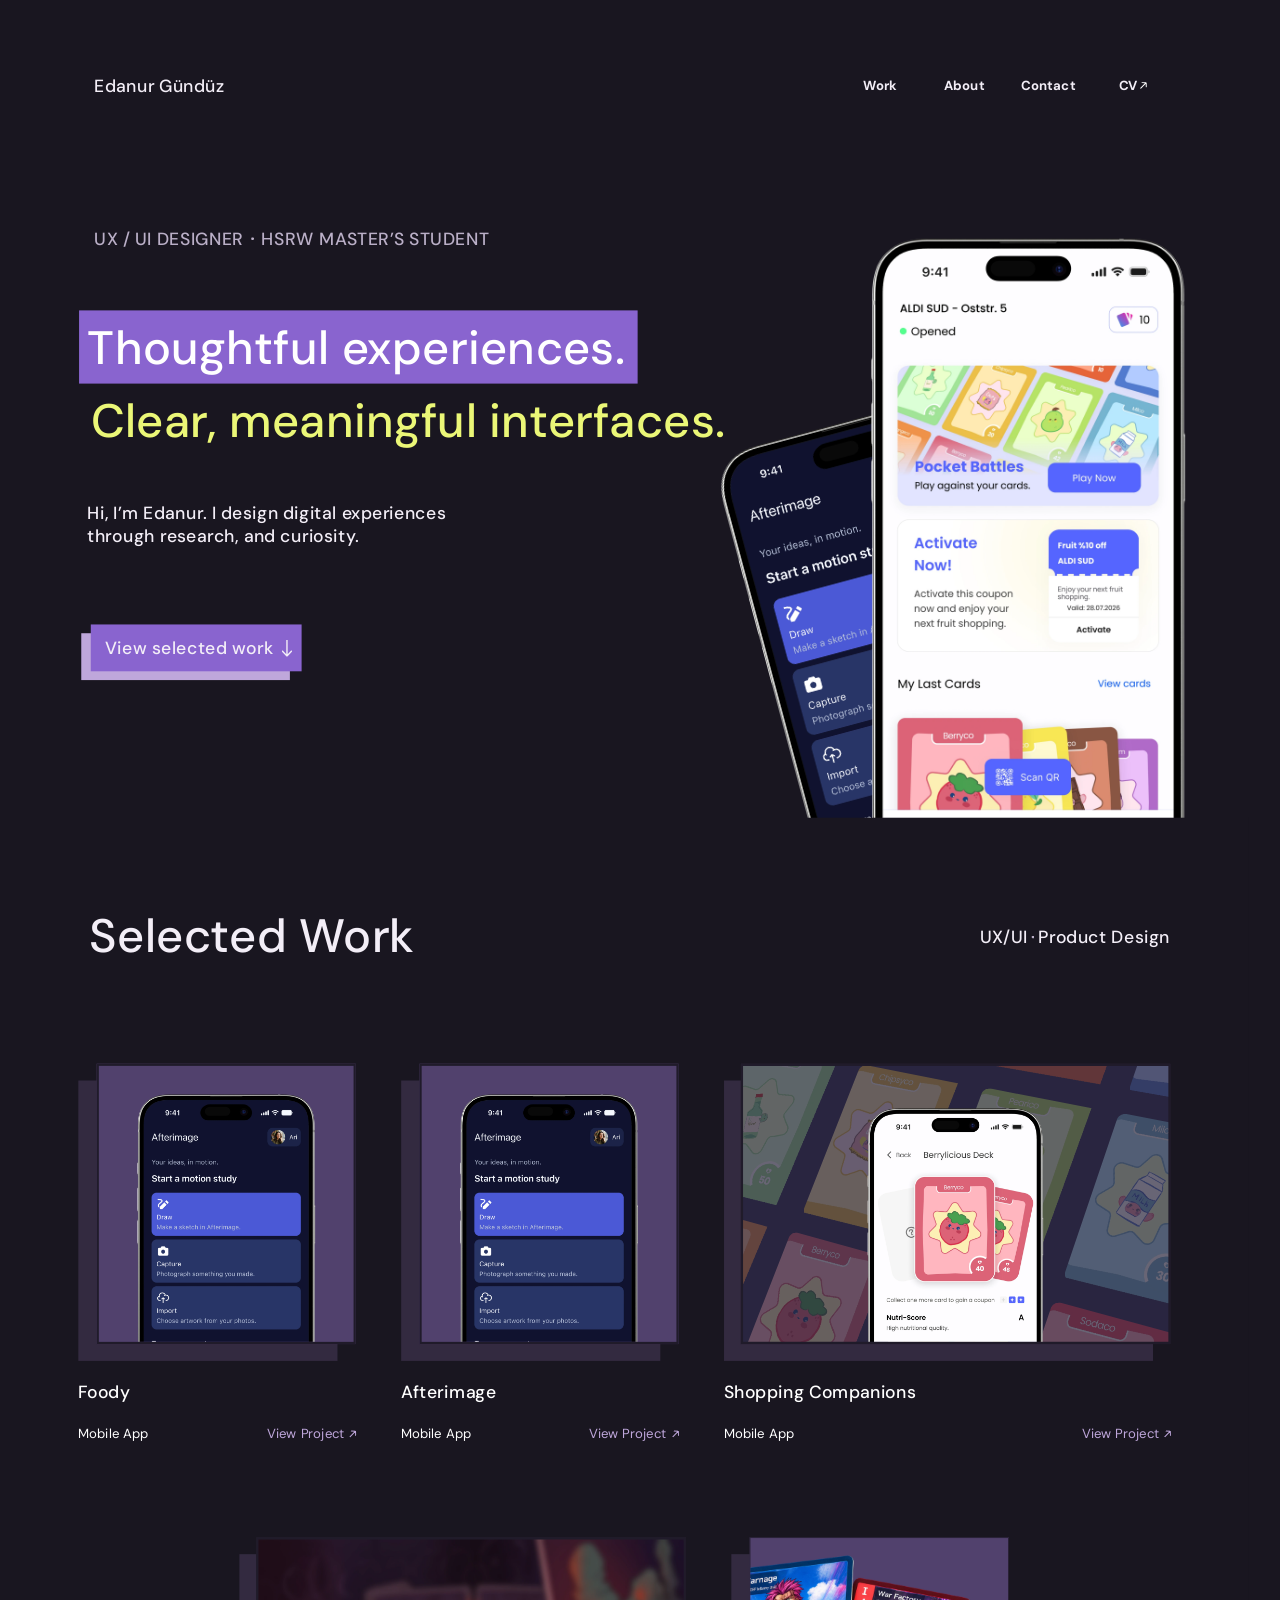
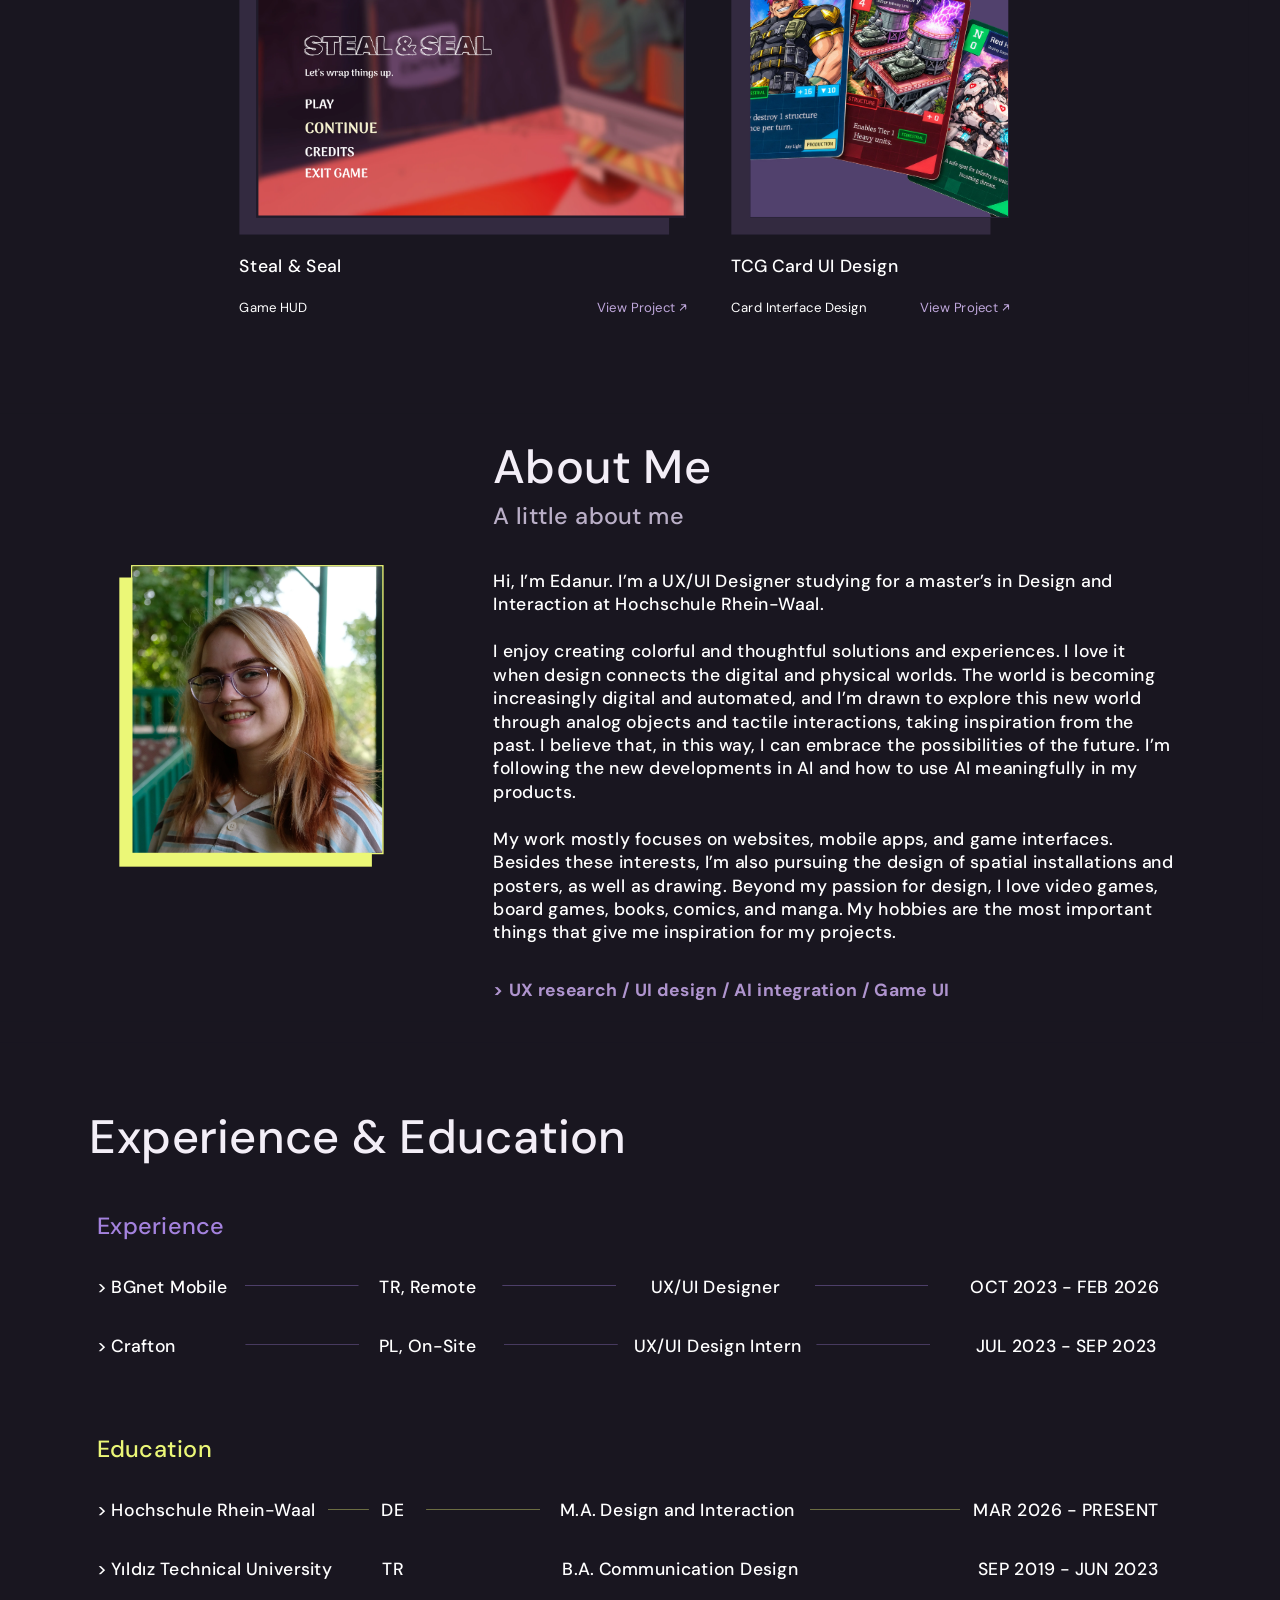
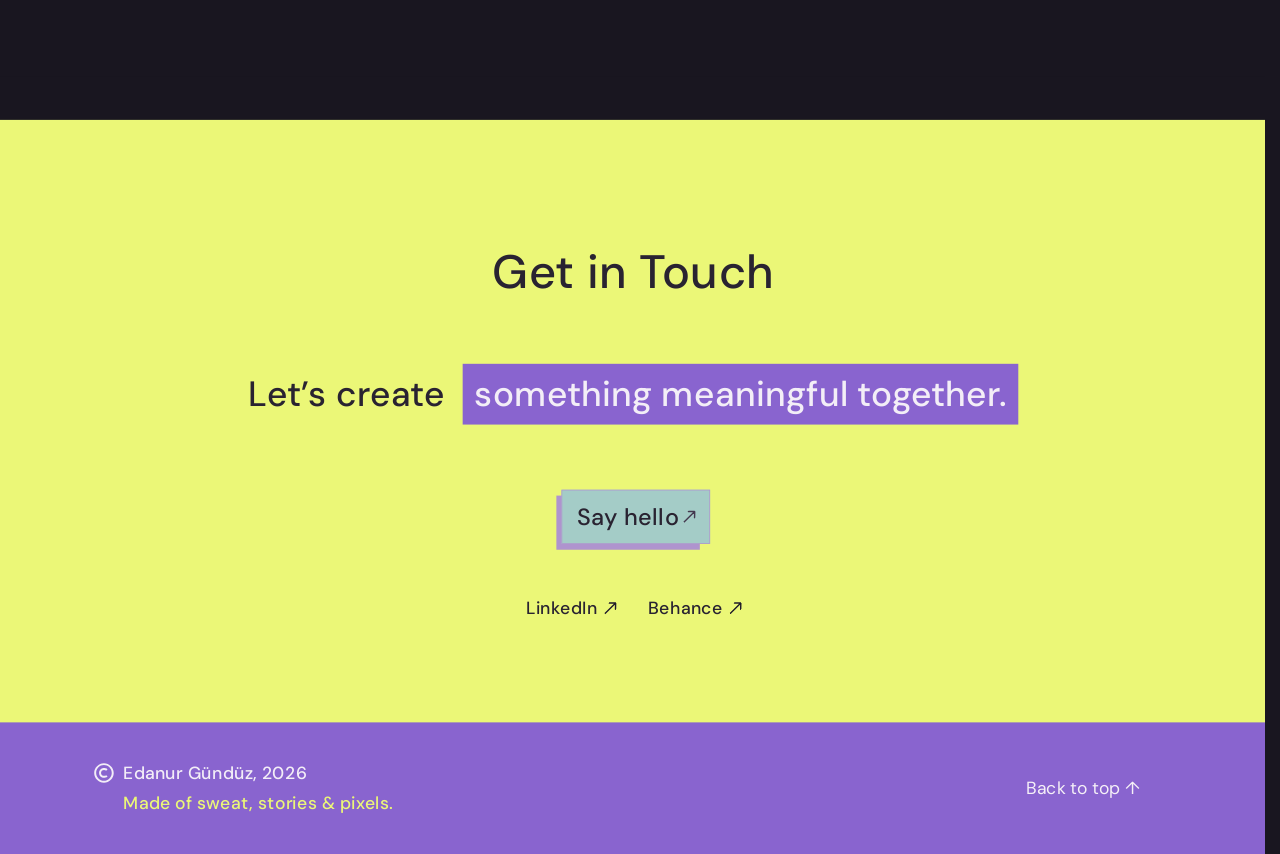
==== commit a43a17be: "kart yeni" ====
--- a/index.html
+++ b/index.html
@@ -1,5 +1,5 @@
-<!doctype html><html lang="en"><head><meta charset="utf-8"><meta name="viewport" content="width=device-width,initial-scale=1"><meta name="description" content="Edanur Gündüz — UX/UI Designer — UX/UI design portfolio by Edanur Gündüz."><title>Edanur Gündüz — UX/UI Designer</title><link rel="stylesheet" href="styles/foundations.css?v=20261009-cv-final"><link rel="stylesheet" href="styles/figma-layout.css?v=20261009-cv-final"><link rel="stylesheet" href="styles/figma-text-current.css?v=20261009-cv-final"><link rel="stylesheet" href="styles/website-last.css?v=20261009-cv-final"><link rel="stylesheet" href="styles/responsive.css?v=20261009-card-ui-home-07"></head><body data-page="home"><a class="skip-link" href="#top">Skip to content</a><main id="viewport"><div id="artboard"><div class="f10 f359 f371 page-frame home-frame" data-node-id="212:85" data-name="MacBook Pro 16&#x27; - 10" id="top" style="width:1728px;height:5538px"><div class="f8 f19 f159 f234 f451 f521" data-node-id="212:86"></div><div class="f8 f15 f88 f233 f440 f590" data-node-id="212:87"></div><div class="f8 f37 f40 f189 f192 f236 f332 f449 f476" data-node-id="212:89"><p class="f7 f44 f48 f208 f359 f366 f395 f399 f460 f600" data-node-id="212:90">Edanur Gündüz</p><div class="f37 f40 f57 f189 f359 f366" data-node-id="212:91"><button class="f37 f39 f40 f189 f193 f332 f359 f366 f464" data-node-id="212:92"><p class="f7 f43 f47 f205 f359 f366 f381 f395 f404 f459 f600" data-node-id="212:93">Work</p></button><button class="f37 f39 f40 f189 f193 f332 f359 f366 f464" data-node-id="212:94"><p class="f7 f43 f47 f205 f359 f366 f381 f395 f404 f459 f600" data-node-id="212:95">About</p></button><button class="f37 f39 f40 f189 f193 f332 f359 f366 f464" data-node-id="212:96"><p class="f7 f43 f47 f205 f359 f366 f381 f395 f404 f459 f600" data-node-id="212:97">Contact</p></button><div class="f37 f40 f70 f189 f193 f332 f359 f366 f464" data-node-id="212:98"><p class="f7 f43 f47 f205 f359 f366 f381 f395 f459 f600" data-node-id="212:99">CV</p><div class="f40 f189 f193 f359 f366 f370" data-node-id="212:100"><div class="f2 f42"><div class="f86 f359 f466"><div class="f8 f186"><img alt="" class="f23 f291 f371" src="assets/home/imgArrow2.svg?v=20261009-cv-final"></div></div></div></div></div></div></div><div class="f8 f37 f40 f52 f189 f193 f236 f332 f429" data-node-id="212:101"><p class="f7 f44 f48 f208 f359 f366 f390 f399 f460 f600" data-node-id="212:102">UX / UI DESIGNER</p><div class="f359 f366 f369" data-node-id="212:103"><img alt="" class="f8 f23 f184 f291 f371" src="assets/home/imgEllipse1.svg?v=20261009-cv-final"></div><p class="f7 f44 f48 f208 f359 f366 f390 f399 f460 f600" data-node-id="212:104">HSRW MASTER’S STUDENT</p></div><p class="f7 f8 f44 f48 f215 f236 f402 f405 f441 f460 f600" data-node-id="212:105">Thoughtful experiences. </p><p class="f7 f8 f44 f48 f215 f238 f374 f402 f444 f460 f600" data-node-id="212:106">Clear, meaningful interfaces.</p><div class="f7 f8 f44 f48 f195 f236 f395 f399 f446 f460 f564" data-node-id="212:107"><p class="f208 f292">Hi, I’m Edanur. I design digital experiences
-</p><p class="f208">through research, and curiosity.</p></div><button class="f8 f15 f37 f39 f40 f60 f189 f193 f238 f347 f353 f450" data-node-id="212:108"><p class="f7 f44 f48 f208 f359 f366 f395 f399 f404 f460 f600" data-node-id="212:109">View selected work</p><div class="f40 f104 f189 f193 f359 f366 f461" data-node-id="212:110"><div class="f42 f362"><div class="f86 f359 f492"><div class="f8 f187"><img alt="" class="f23 f291 f371" src="assets/home/imgArrow1.svg?v=20261009-cv-final"></div></div></div></div></button><div class="f8 f40 f174 f189 f193 f259 f443 f575" data-node-id="212:111"><div class="f0 f42"><div class="f171 f359 f548" data-name="iMockup - iPhone 15 Pro Max"><img alt="" class="f8 f184 f291 f327 f339 f371" src="assets/home/imgIMockupIPhone15ProMax.webp?v=20261009-cv-final"></div></div></div><div class="f8 f177 f262 f432 f553" data-node-id="212:112" data-name="iMockup - iPhone 15 Pro Max"><img alt="" class="f8 f184 f291 f327 f339 f371" src="assets/home/imgIMockupIPhone15ProMax1.webp?v=20261009-cv-final"></div><div class="f8 f10 f37 f40 f41 f54 f190 f218 f330 f349 f352 f418 f483" data-node-id="212:113" data-name="MacBook Pro 16&#x27; - 8"><div class="f37 f40 f189 f192 f332 f359 f366 f477" data-node-id="212:116"><p class="f7 f44 f48 f215 f359 f366 f395 f402 f460 f600" data-node-id="212:117">Selected Work</p><div class="f37 f40 f79 f189 f359 f366" data-node-id="212:118"><p class="f7 f44 f48 f208 f359 f366 f395 f399 f460 f600" data-node-id="212:119">UX/UI </p><div class="f359 f366 f369" data-node-id="212:120"><img alt="" class="f8 f23 f184 f291 f371" src="assets/home/imgEllipse1.svg?v=20261009-cv-final"></div><p class="f7 f44 f48 f208 f359 f366 f395 f399 f460 f600" data-node-id="212:121">Product Design</p></div></div><div class="f37 f40 f81 f189 f193 f359 f366 f599" data-node-id="225:916"><div class="f37 f40 f41 f65 f190 f359 f366" data-node-id="243:290"><div class="f84 f85 f183 f195 f338 f359 f366" data-node-id="243:291"><div class="f13 f36 f140 f294 f324 f359 f364 f546" data-node-id="243:292"></div><div class="f14 f24 f27 f33 f36 f140 f302 f321 f330 f359 f364 f546" data-node-id="243:293"><div class="f5 f8 f147 f258 f437 f495" data-node-id="243:294" data-name="iMockup - iPhone 15 Pro Max"><img alt="" class="f8 f184 f291 f327 f339 f371" src="assets/home/imgIMockupIPhone15ProMax2.webp?v=20261009-cv-final"></div></div></div><div class="f37 f40 f41 f65 f191 f359 f366 f548" data-node-id="243:295"><p class="f7 f44 f48 f208 f359 f366 f399 f405 f460 f600" data-node-id="243:296">Foody</p><div class="f37 f40 f189 f192 f359 f366 f599" data-node-id="243:297"><p class="f7 f46 f49 f205 f359 f366 f398 f405 f459 f600" data-node-id="243:298">Mobile App</p><div class="f37 f40 f189 f192 f359 f366 f473" data-node-id="243:299"><p class="f7 f46 f49 f205 f359 f366 f391 f398 f459 f600" data-node-id="243:300">View Project</p><div class="f40 f189 f193 f359 f366 f370" data-node-id="243:301"><div class="f2 f42"><div class="f86 f359 f466"><div class="f8 f186"><img alt="" class="f23 f291 f371" src="assets/home/imgArrow3.svg?v=20261009-cv-final"></div></div></div></div></div></div></div></div><div class="f37 f40 f41 f65 f190 f359 f366" data-node-id="225:914"><div class="f84 f85 f183 f195 f338 f359 f366" data-node-id="225:913"><div class="f13 f36 f140 f294 f324 f359 f364 f546" data-node-id="212:114"></div><div class="f14 f24 f27 f33 f36 f140 f302 f321 f330 f359 f364 f546" data-node-id="212:194"><div class="f5 f8 f147 f258 f437 f495" data-node-id="212:195" data-name="iMockup - iPhone 15 Pro Max"><img alt="" class="f8 f184 f291 f327 f339 f371" src="assets/home/imgIMockupIPhone15ProMax3.webp?v=20261009-cv-final"></div></div></div><div class="f37 f40 f41 f65 f191 f359 f366 f548" data-node-id="212:196"><p class="f7 f44 f48 f208 f359 f366 f399 f405 f460 f600" data-node-id="212:197">Afterimage</p><div class="f37 f40 f189 f192 f359 f366 f599" data-node-id="212:198"><p class="f7 f46 f49 f205 f359 f366 f398 f405 f459 f600" data-node-id="212:199">Mobile App</p><div class="f37 f40 f189 f192 f359 f366 f473" data-node-id="212:200"><p class="f7 f46 f49 f205 f359 f366 f391 f398 f459 f600" data-node-id="212:201">View Project</p><div class="f40 f189 f193 f359 f366 f370" data-node-id="212:202"><div class="f2 f42"><div class="f86 f359 f466"><div class="f8 f186"><img alt="" class="f23 f291 f371" src="assets/home/imgArrow3.svg?v=20261009-cv-final"></div></div></div></div></div></div></div></div><div class="f37 f40 f41 f65 f191 f193 f359 f366" data-node-id="225:915"><div class="f84 f85 f183 f195 f338 f359 f366" data-node-id="225:912"><div class="f15 f36 f140 f294 f324 f359 f364 f580" data-node-id="212:115"></div><a class="f12 f23 f26 f27 f33 f36 f39 f140 f301 f321 f330 f359 f364 f581" data-node-id="212:122"><div class="f5 f6 f8 f22 f158 f219 f328 f330 f365 f406 f581" data-node-id="212:123"><div class="f8 f38 f89 f227 f412 f467" data-node-id="212:124"><div class="f8 f38 f105 f220 f410 f499" data-node-id="212:125"><div class="f8 f38 f105 f220 f410 f499" data-node-id="212:126" data-name="__boundary_rect__"><div class="f8 f40 f107 f189 f193 f223 f411 f503" data-node-id="212:128"><div class="f42 f363"><div class="f102 f263 f264 f265 f266 f267 f279 f329 f359 f493" style="mask-image:url(assets/home/imgBoundaryRect.svg)" data-name="__boundary_rect__"><img alt="" class="f8 f184 f291 f327 f339 f371" src="assets/home/imgBoundaryRect1.webp?v=20261009-cv-final"></div></div></div></div></div><div class="f8 f38 f109 f240 f408 f506" data-node-id="212:130"><div class="f8 f38 f109 f240 f408 f506" data-node-id="212:131" data-name="__boundary_rect__"><div class="f8 f40 f111 f189 f193 f239 f409 f510" data-node-id="212:133"><div class="f42 f363"><div class="f103 f263 f264 f265 f266 f268 f281 f329 f359 f498" style="mask-image:url(assets/home/imgBoundaryRect2.svg)" data-name="__boundary_rect__"><img alt="" class="f8 f184 f291 f327 f339 f371" src="assets/home/imgBoundaryRect3.webp?v=20261009-cv-final"></div></div></div></div></div><div class="f8 f38 f116 f248 f416 f517" data-node-id="212:135"><div class="f8 f38 f116 f248 f416 f517" data-node-id="212:136" data-name="__boundary_rect__"><div class="f8 f40 f117 f189 f193 f247 f417 f524" data-node-id="212:138"><div class="f42 f363"><div class="f108 f263 f264 f265 f266 f270 f284 f329 f359 f504" style="mask-image:url(assets/home/imgBoundaryRect4.svg)" data-name="__boundary_rect__"><img alt="" class="f8 f184 f291 f327 f339 f371" src="assets/home/imgBoundaryRect5.webp?v=20261009-cv-final"></div></div></div></div></div><div class="f8 f38 f121 f254 f414 f529" data-node-id="212:140"><div class="f8 f38 f121 f254 f414 f529" data-node-id="212:141" data-name="__boundary_rect__"><div class="f8 f40 f124 f189 f193 f253 f415 f534" data-node-id="212:143"><div class="f42 f363"><div class="f113 f263 f264 f265 f266 f273 f287 f329 f359 f515" style="mask-image:url(assets/home/imgBoundaryRect6.svg)" data-name="__boundary_rect__"><img alt="" class="f8 f184 f291 f327 f339 f371" src="assets/home/imgBoundaryRect7.webp?v=20261009-cv-final"></div></div></div></div></div><div class="f8 f38 f132 f251 f423 f536" data-node-id="212:145"><div class="f8 f38 f132 f251 f423 f536" data-node-id="212:146" data-name="__boundary_rect__"><div class="f8 f40 f133 f189 f193 f250 f422 f540" data-node-id="212:148"><div class="f42 f363"><div class="f126 f263 f264 f265 f266 f276 f289 f329 f359 f526" style="mask-image:url(assets/home/imgBoundaryRect8.svg)" data-name="__boundary_rect__"><img alt="" class="f8 f184 f291 f327 f339 f371" src="assets/home/imgBoundaryRect9.webp?v=20261009-cv-final"></div></div></div></div></div><div class="f8 f38 f138 f246 f439 f541" data-node-id="212:150"><div class="f8 f38 f138 f246 f439 f541" data-node-id="212:151" data-name="__boundary_rect__"><div class="f8 f40 f139 f189 f193 f245 f438 f543" data-node-id="212:153"><div class="f42 f363"><div class="f136 f263 f264 f265 f266 f278 f290 f329 f359 f533" style="mask-image:url(assets/home/imgBoundaryRect10.svg)" data-name="__boundary_rect__"><img alt="" class="f8 f184 f291 f327 f339 f371" src="assets/home/imgBoundaryRect11.webp?v=20261009-cv-final"></div></div></div></div></div><div class="f8 f38 f112 f221 f448 f505" data-node-id="212:155"><div class="f8 f38 f112 f221 f448 f505" data-node-id="212:156" data-name="__boundary_rect__"><div class="f8 f40 f114 f189 f193 f222 f447 f508" data-node-id="212:158"><div class="f42 f363"><div class="f106 f263 f264 f265 f266 f269 f280 f329 f359 f496" style="mask-image:url(assets/home/imgBoundaryRect12.svg)" data-name="__boundary_rect__"><img alt="" class="f8 f184 f291 f327 f339 f371" src="assets/home/imgBoundaryRect13.webp?v=20261009-cv-final"></div></div></div></div></div><div class="f8 f38 f119 f252 f453 f513" data-node-id="212:160"><div class="f8 f38 f119 f252 f453 f513" data-node-id="212:161" data-name="__boundary_rect__"><div class="f8 f40 f120 f189 f193 f249 f452 f522" data-node-id="212:163"><div class="f42 f363"><div class="f110 f263 f264 f265 f266 f271 f283 f329 f359 f502" style="mask-image:url(assets/home/imgBoundaryRect14.svg)" data-name="__boundary_rect__"><img alt="" class="f8 f184 f291 f327 f339 f371" src="assets/home/imgBoundaryRect15.webp?v=20261009-cv-final"></div></div></div></div></div><div class="f8 f38 f127 f244 f420 f528" data-node-id="212:165"><div class="f8 f38 f127 f244 f420 f528" data-node-id="212:166" data-name="__boundary_rect__"><div class="f8 f40 f128 f189 f193 f243 f419 f532" data-node-id="212:168"><div class="f42 f363"><div class="f118 f263 f264 f265 f266 f274 f286 f329 f359 f509" style="mask-image:url(assets/home/imgBoundaryRect16.svg)" data-name="__boundary_rect__"><img alt="" class="f8 f184 f291 f327 f339 f371" src="assets/home/imgBoundaryRect17.webp?v=20261009-cv-final"></div></div></div></div></div><div class="f8 f38 f123 f225 f428 f511" data-node-id="212:170"><div class="f8 f38 f123 f225 f428 f511" data-node-id="212:171" data-name="__boundary_rect__"><div class="f8 f40 f125 f189 f193 f226 f427 f518" data-node-id="212:173"><div class="f42 f363"><div class="f115 f263 f264 f265 f266 f272 f282 f329 f359 f500" style="mask-image:url(assets/home/imgBoundaryRect18.svg)" data-name="__boundary_rect__"><img alt="" class="f8 f184 f291 f327 f339 f371" src="assets/home/imgBoundaryRect19.webp?v=20261009-cv-final"></div></div></div></div></div><div class="f8 f38 f129 f229 f433 f527" data-node-id="212:175"><div class="f8 f38 f129 f229 f433 f527" data-node-id="212:176" data-name="__boundary_rect__"><div class="f8 f40 f131 f189 f193 f230 f431 f530" data-node-id="212:178"><div class="f42 f363"><div class="f122 f263 f264 f265 f266 f275 f285 f329 f359 f507" style="mask-image:url(assets/home/imgBoundaryRect20.svg)" data-name="__boundary_rect__"><img alt="" class="f8 f184 f291 f327 f339 f371" src="assets/home/imgBoundaryRect21.webp?v=20261009-cv-final"></div></div></div></div></div><div class="f8 f38 f134 f232 f436 f535" data-node-id="212:180"><div class="f8 f38 f134 f232 f436 f535" data-node-id="212:181" data-name="__boundary_rect__"><div class="f8 f40 f137 f189 f193 f231 f435 f538" data-node-id="212:183"><div class="f42 f363"><div class="f130 f263 f264 f265 f266 f277 f288 f329 f359 f520" style="mask-image:url(assets/home/imgBoundaryRect22.svg)" data-name="__boundary_rect__"><img alt="" class="f8 f184 f291 f327 f339 f371" src="assets/home/imgBoundaryRect23.webp?v=20261009-cv-final"></div></div></div></div></div></div></div><div class="f5 f8 f146 f260 f445 f494" data-node-id="212:185" data-name="iMockup - iPhone 15 Pro Max"><img alt="" class="f8 f184 f291 f327 f339 f371" src="assets/home/imgIMockupIPhone15ProMax4.webp?v=20261009-cv-final"></div></a></div><a class="f37 f39 f40 f41 f65 f191 f359 f366 f599" data-node-id="212:186"><p class="f7 f44 f48 f208 f359 f366 f399 f404 f405 f460 f600" data-node-id="212:187">Shopping Companions</p><div class="f37 f40 f189 f192 f359 f366 f599" data-node-id="212:188"><p class="f7 f46 f49 f205 f359 f366 f398 f404 f405 f459 f600" data-node-id="212:189">Mobile App</p><div class="f37 f40 f189 f192 f359 f366 f473" data-node-id="212:190"><p class="f7 f46 f49 f205 f359 f366 f391 f398 f404 f459 f600" data-node-id="212:191">View Project</p><div class="f40 f189 f193 f359 f366 f370" data-node-id="212:192"><div class="f2 f42"><div class="f86 f359 f466"><div class="f8 f186"><img alt="" class="f23 f291 f371" src="assets/home/imgArrow3.svg?v=20261009-cv-final"></div></div></div></div></div></div></a></div></div><div class="f37 f40 f81 f189 f193 f359 f366 f478" data-node-id="243:249"><div class="f37 f40 f41 f65 f191 f359 f366" data-node-id="243:250"><div class="f84 f85 f183 f195 f338 f359 f366" data-node-id="243:251"><div class="f15 f36 f140 f294 f324 f359 f364 f581" data-node-id="243:252"></div><a class="f12 f23 f26 f27 f33 f36 f39 f140 f301 f321 f330 f359 f364 f581" data-node-id="243:253"><div class="f5 f6 f8 f140 f260 f330 f365 f406 f581" data-node-id="243:254"><div class="f8 f184 f331 f339"><img alt="" class="f8 f182 f224 f291 f407 f468" src="assets/home/imgFrame26.webp?v=20261009-cv-final"></div><div class="f5 f8 f101 f261 f421 f501" data-node-id="243:255" data-name="maın menu 1"><img alt="" class="f8 f184 f291 f327 f339 f371" src="assets/home/imgMainMenu1.webp?v=20261009-cv-final"></div></div></a></div><a class="f37 f39 f40 f41 f65 f191 f359 f366 f599" data-node-id="243:256"><p class="f7 f44 f48 f208 f359 f366 f399 f404 f405 f460 f600" data-node-id="243:257">Steal &amp; Seal</p><div class="f37 f40 f189 f192 f359 f366 f599" data-node-id="243:258"><p class="f7 f46 f49 f205 f359 f366 f398 f404 f405 f459 f600" data-node-id="243:259">Game HUD</p><div class="f37 f40 f189 f192 f359 f366 f473" data-node-id="243:260"><p class="f7 f46 f49 f205 f359 f366 f391 f398 f404 f459 f600" data-node-id="243:261">View Project</p><div class="f40 f189 f193 f359 f366 f370" data-node-id="243:262"><div class="f2 f42"><div class="f86 f359 f466"><div class="f8 f186"><img alt="" class="f23 f291 f371" src="assets/home/imgArrow3.svg?v=20261009-cv-final"></div></div></div></div></div></div></a></div><div class="f37 f40 f41 f65 f191 f359 f366" data-node-id="243:263"><div class="f84 f85 f183 f195 f338 f359 f366" data-node-id="243:264"><div class="f13 f36 f140 f294 f324 f359 f364 f546" data-node-id="243:265"></div><div class="f14 f24 f27 f33 f36 f140 f302 f321 f330 f359 f364 f546" data-node-id="243:266"><div class="home-card-ui-art" data-node-id="243:304" data-name="TCG card composition"><img alt="TCG Card UI Design — five overlapping illustrated game cards" src="assets/home/card-ui-home.webp?v=20261009-card-ui-home-07" width="1536" height="1024" decoding="async" loading="lazy"></div></div></div><div class="f37 f40 f41 f65 f191 f359 f366 f548" data-node-id="243:267"><p class="f7 f44 f48 f208 f359 f366 f399 f405 f460 f600" data-node-id="243:268">TCG Card UI Design</p><div class="f37 f40 f189 f192 f359 f366 f599" data-node-id="243:269"><p class="f7 f46 f49 f205 f359 f366 f398 f405 f459 f600" data-node-id="243:270">Card Interface Design </p><div class="f37 f40 f189 f192 f359 f366 f473" data-node-id="243:271"><p class="f7 f46 f49 f205 f359 f366 f391 f398 f459 f600" data-node-id="243:272">View Project</p><div class="f40 f189 f193 f359 f366 f370" data-node-id="243:273"><div class="f2 f42"><div class="f86 f359 f466"><div class="f8 f186"><img alt="" class="f23 f291 f371" src="assets/home/imgArrow3.svg?v=20261009-cv-final"></div></div></div></div></div></div></div></div></div></div><div class="f8 f10 f173 f228 f330 f426 f484" data-node-id="212:203" data-name="MacBook Pro 16&#x27; - 9"><div class="f6 f8 f38 f241 f457" data-node-id="212:206"><div class="f6 f8 f20 f142 f241 f455 f544" data-node-id="212:207"></div><div class="f6 f8 f25 f30 f33 f142 f242 f456 f544" data-node-id="212:208"><img alt="" class="f8 f184 f291 f327 f339 f371" src="assets/home/imgFrame15.webp?v=20261009-cv-final"></div></div><div class="f6 f7 f8 f37 f40 f41 f73 f191 f257 f454" data-node-id="212:209"><div class="f37 f40 f41 f44 f48 f52 f191 f332 f359 f366 f460 f599 f600" data-node-id="212:210"><p class="f215 f359 f366 f395 f402" data-node-id="212:211">About Me</p><p class="f212 f359 f366 f390 f400" data-node-id="212:212">A little about me</p></div><div class="f37 f40 f41 f74 f191 f343 f359 f366 f602" data-node-id="212:213"><div class="f44 f48 f195 f359 f366 f399 f405 f460 f595" data-node-id="212:214"><p class="f208 f292">Hi, I’m Edanur. I’m a UX/UI Designer studying for a master’s in Design and Interaction at Hochschule Rhein-Waal.
+<!doctype html><html lang="en"><head><meta charset="utf-8"><meta name="viewport" content="width=device-width,initial-scale=1"><meta name="description" content="Edanur Gündüz — UX/UI Designer — UX/UI design portfolio by Edanur Gündüz."><title>Edanur Gündüz — UX/UI Designer</title><link rel="stylesheet" href="styles/foundations.css?v=20261009-cv-final"><link rel="stylesheet" href="styles/figma-layout.css?v=20261009-cv-final"><link rel="stylesheet" href="styles/figma-text-current.css?v=20261009-cv-final"><link rel="stylesheet" href="styles/website-last.css?v=20261009-cv-final"><link rel="stylesheet" href="styles/responsive.css?v=20261009-card-ui-figma-08"></head><body data-page="home"><a class="skip-link" href="#top">Skip to content</a><main id="viewport"><div id="artboard"><div class="f10 f359 f371 page-frame home-frame" data-node-id="212:85" data-name="MacBook Pro 16&#x27; - 10" id="top" style="width:1728px;height:5538px"><div class="f8 f19 f159 f234 f451 f521" data-node-id="212:86"></div><div class="f8 f15 f88 f233 f440 f590" data-node-id="212:87"></div><div class="f8 f37 f40 f189 f192 f236 f332 f449 f476" data-node-id="212:89"><p class="f7 f44 f48 f208 f359 f366 f395 f399 f460 f600" data-node-id="212:90">Edanur Gündüz</p><div class="f37 f40 f57 f189 f359 f366" data-node-id="212:91"><button class="f37 f39 f40 f189 f193 f332 f359 f366 f464" data-node-id="212:92"><p class="f7 f43 f47 f205 f359 f366 f381 f395 f404 f459 f600" data-node-id="212:93">Work</p></button><button class="f37 f39 f40 f189 f193 f332 f359 f366 f464" data-node-id="212:94"><p class="f7 f43 f47 f205 f359 f366 f381 f395 f404 f459 f600" data-node-id="212:95">About</p></button><button class="f37 f39 f40 f189 f193 f332 f359 f366 f464" data-node-id="212:96"><p class="f7 f43 f47 f205 f359 f366 f381 f395 f404 f459 f600" data-node-id="212:97">Contact</p></button><div class="f37 f40 f70 f189 f193 f332 f359 f366 f464" data-node-id="212:98"><p class="f7 f43 f47 f205 f359 f366 f381 f395 f459 f600" data-node-id="212:99">CV</p><div class="f40 f189 f193 f359 f366 f370" data-node-id="212:100"><div class="f2 f42"><div class="f86 f359 f466"><div class="f8 f186"><img alt="" class="f23 f291 f371" src="assets/home/imgArrow2.svg?v=20261009-cv-final"></div></div></div></div></div></div></div><div class="f8 f37 f40 f52 f189 f193 f236 f332 f429" data-node-id="212:101"><p class="f7 f44 f48 f208 f359 f366 f390 f399 f460 f600" data-node-id="212:102">UX / UI DESIGNER</p><div class="f359 f366 f369" data-node-id="212:103"><img alt="" class="f8 f23 f184 f291 f371" src="assets/home/imgEllipse1.svg?v=20261009-cv-final"></div><p class="f7 f44 f48 f208 f359 f366 f390 f399 f460 f600" data-node-id="212:104">HSRW MASTER’S STUDENT</p></div><p class="f7 f8 f44 f48 f215 f236 f402 f405 f441 f460 f600" data-node-id="212:105">Thoughtful experiences. </p><p class="f7 f8 f44 f48 f215 f238 f374 f402 f444 f460 f600" data-node-id="212:106">Clear, meaningful interfaces.</p><div class="f7 f8 f44 f48 f195 f236 f395 f399 f446 f460 f564" data-node-id="212:107"><p class="f208 f292">Hi, I’m Edanur. I design digital experiences
+</p><p class="f208">through research, and curiosity.</p></div><button class="f8 f15 f37 f39 f40 f60 f189 f193 f238 f347 f353 f450" data-node-id="212:108"><p class="f7 f44 f48 f208 f359 f366 f395 f399 f404 f460 f600" data-node-id="212:109">View selected work</p><div class="f40 f104 f189 f193 f359 f366 f461" data-node-id="212:110"><div class="f42 f362"><div class="f86 f359 f492"><div class="f8 f187"><img alt="" class="f23 f291 f371" src="assets/home/imgArrow1.svg?v=20261009-cv-final"></div></div></div></div></button><div class="f8 f40 f174 f189 f193 f259 f443 f575" data-node-id="212:111"><div class="f0 f42"><div class="f171 f359 f548" data-name="iMockup - iPhone 15 Pro Max"><img alt="" class="f8 f184 f291 f327 f339 f371" src="assets/home/imgIMockupIPhone15ProMax.webp?v=20261009-cv-final"></div></div></div><div class="f8 f177 f262 f432 f553" data-node-id="212:112" data-name="iMockup - iPhone 15 Pro Max"><img alt="" class="f8 f184 f291 f327 f339 f371" src="assets/home/imgIMockupIPhone15ProMax1.webp?v=20261009-cv-final"></div><div class="f8 f10 f37 f40 f41 f54 f190 f218 f330 f349 f352 f418 f483" data-node-id="212:113" data-name="MacBook Pro 16&#x27; - 8"><div class="f37 f40 f189 f192 f332 f359 f366 f477" data-node-id="212:116"><p class="f7 f44 f48 f215 f359 f366 f395 f402 f460 f600" data-node-id="212:117">Selected Work</p><div class="f37 f40 f79 f189 f359 f366" data-node-id="212:118"><p class="f7 f44 f48 f208 f359 f366 f395 f399 f460 f600" data-node-id="212:119">UX/UI </p><div class="f359 f366 f369" data-node-id="212:120"><img alt="" class="f8 f23 f184 f291 f371" src="assets/home/imgEllipse1.svg?v=20261009-cv-final"></div><p class="f7 f44 f48 f208 f359 f366 f395 f399 f460 f600" data-node-id="212:121">Product Design</p></div></div><div class="f37 f40 f81 f189 f193 f359 f366 f599" data-node-id="225:916"><div class="f37 f40 f41 f65 f190 f359 f366" data-node-id="243:290"><div class="f84 f85 f183 f195 f338 f359 f366" data-node-id="243:291"><div class="f13 f36 f140 f294 f324 f359 f364 f546" data-node-id="243:292"></div><div class="f14 f24 f27 f33 f36 f140 f302 f321 f330 f359 f364 f546" data-node-id="243:293"><div class="f5 f8 f147 f258 f437 f495" data-node-id="243:294" data-name="iMockup - iPhone 15 Pro Max"><img alt="" class="f8 f184 f291 f327 f339 f371" src="assets/home/imgIMockupIPhone15ProMax2.webp?v=20261009-cv-final"></div></div></div><div class="f37 f40 f41 f65 f191 f359 f366 f548" data-node-id="243:295"><p class="f7 f44 f48 f208 f359 f366 f399 f405 f460 f600" data-node-id="243:296">Foody</p><div class="f37 f40 f189 f192 f359 f366 f599" data-node-id="243:297"><p class="f7 f46 f49 f205 f359 f366 f398 f405 f459 f600" data-node-id="243:298">Mobile App</p><div class="f37 f40 f189 f192 f359 f366 f473" data-node-id="243:299"><p class="f7 f46 f49 f205 f359 f366 f391 f398 f459 f600" data-node-id="243:300">View Project</p><div class="f40 f189 f193 f359 f366 f370" data-node-id="243:301"><div class="f2 f42"><div class="f86 f359 f466"><div class="f8 f186"><img alt="" class="f23 f291 f371" src="assets/home/imgArrow3.svg?v=20261009-cv-final"></div></div></div></div></div></div></div></div><div class="f37 f40 f41 f65 f190 f359 f366" data-node-id="225:914"><div class="f84 f85 f183 f195 f338 f359 f366" data-node-id="225:913"><div class="f13 f36 f140 f294 f324 f359 f364 f546" data-node-id="212:114"></div><div class="f14 f24 f27 f33 f36 f140 f302 f321 f330 f359 f364 f546" data-node-id="212:194"><div class="f5 f8 f147 f258 f437 f495" data-node-id="212:195" data-name="iMockup - iPhone 15 Pro Max"><img alt="" class="f8 f184 f291 f327 f339 f371" src="assets/home/imgIMockupIPhone15ProMax3.webp?v=20261009-cv-final"></div></div></div><div class="f37 f40 f41 f65 f191 f359 f366 f548" data-node-id="212:196"><p class="f7 f44 f48 f208 f359 f366 f399 f405 f460 f600" data-node-id="212:197">Afterimage</p><div class="f37 f40 f189 f192 f359 f366 f599" data-node-id="212:198"><p class="f7 f46 f49 f205 f359 f366 f398 f405 f459 f600" data-node-id="212:199">Mobile App</p><div class="f37 f40 f189 f192 f359 f366 f473" data-node-id="212:200"><p class="f7 f46 f49 f205 f359 f366 f391 f398 f459 f600" data-node-id="212:201">View Project</p><div class="f40 f189 f193 f359 f366 f370" data-node-id="212:202"><div class="f2 f42"><div class="f86 f359 f466"><div class="f8 f186"><img alt="" class="f23 f291 f371" src="assets/home/imgArrow3.svg?v=20261009-cv-final"></div></div></div></div></div></div></div></div><div class="f37 f40 f41 f65 f191 f193 f359 f366" data-node-id="225:915"><div class="f84 f85 f183 f195 f338 f359 f366" data-node-id="225:912"><div class="f15 f36 f140 f294 f324 f359 f364 f580" data-node-id="212:115"></div><a class="f12 f23 f26 f27 f33 f36 f39 f140 f301 f321 f330 f359 f364 f581" data-node-id="212:122"><div class="f5 f6 f8 f22 f158 f219 f328 f330 f365 f406 f581" data-node-id="212:123"><div class="f8 f38 f89 f227 f412 f467" data-node-id="212:124"><div class="f8 f38 f105 f220 f410 f499" data-node-id="212:125"><div class="f8 f38 f105 f220 f410 f499" data-node-id="212:126" data-name="__boundary_rect__"><div class="f8 f40 f107 f189 f193 f223 f411 f503" data-node-id="212:128"><div class="f42 f363"><div class="f102 f263 f264 f265 f266 f267 f279 f329 f359 f493" style="mask-image:url(assets/home/imgBoundaryRect.svg)" data-name="__boundary_rect__"><img alt="" class="f8 f184 f291 f327 f339 f371" src="assets/home/imgBoundaryRect1.webp?v=20261009-cv-final"></div></div></div></div></div><div class="f8 f38 f109 f240 f408 f506" data-node-id="212:130"><div class="f8 f38 f109 f240 f408 f506" data-node-id="212:131" data-name="__boundary_rect__"><div class="f8 f40 f111 f189 f193 f239 f409 f510" data-node-id="212:133"><div class="f42 f363"><div class="f103 f263 f264 f265 f266 f268 f281 f329 f359 f498" style="mask-image:url(assets/home/imgBoundaryRect2.svg)" data-name="__boundary_rect__"><img alt="" class="f8 f184 f291 f327 f339 f371" src="assets/home/imgBoundaryRect3.webp?v=20261009-cv-final"></div></div></div></div></div><div class="f8 f38 f116 f248 f416 f517" data-node-id="212:135"><div class="f8 f38 f116 f248 f416 f517" data-node-id="212:136" data-name="__boundary_rect__"><div class="f8 f40 f117 f189 f193 f247 f417 f524" data-node-id="212:138"><div class="f42 f363"><div class="f108 f263 f264 f265 f266 f270 f284 f329 f359 f504" style="mask-image:url(assets/home/imgBoundaryRect4.svg)" data-name="__boundary_rect__"><img alt="" class="f8 f184 f291 f327 f339 f371" src="assets/home/imgBoundaryRect5.webp?v=20261009-cv-final"></div></div></div></div></div><div class="f8 f38 f121 f254 f414 f529" data-node-id="212:140"><div class="f8 f38 f121 f254 f414 f529" data-node-id="212:141" data-name="__boundary_rect__"><div class="f8 f40 f124 f189 f193 f253 f415 f534" data-node-id="212:143"><div class="f42 f363"><div class="f113 f263 f264 f265 f266 f273 f287 f329 f359 f515" style="mask-image:url(assets/home/imgBoundaryRect6.svg)" data-name="__boundary_rect__"><img alt="" class="f8 f184 f291 f327 f339 f371" src="assets/home/imgBoundaryRect7.webp?v=20261009-cv-final"></div></div></div></div></div><div class="f8 f38 f132 f251 f423 f536" data-node-id="212:145"><div class="f8 f38 f132 f251 f423 f536" data-node-id="212:146" data-name="__boundary_rect__"><div class="f8 f40 f133 f189 f193 f250 f422 f540" data-node-id="212:148"><div class="f42 f363"><div class="f126 f263 f264 f265 f266 f276 f289 f329 f359 f526" style="mask-image:url(assets/home/imgBoundaryRect8.svg)" data-name="__boundary_rect__"><img alt="" class="f8 f184 f291 f327 f339 f371" src="assets/home/imgBoundaryRect9.webp?v=20261009-cv-final"></div></div></div></div></div><div class="f8 f38 f138 f246 f439 f541" data-node-id="212:150"><div class="f8 f38 f138 f246 f439 f541" data-node-id="212:151" data-name="__boundary_rect__"><div class="f8 f40 f139 f189 f193 f245 f438 f543" data-node-id="212:153"><div class="f42 f363"><div class="f136 f263 f264 f265 f266 f278 f290 f329 f359 f533" style="mask-image:url(assets/home/imgBoundaryRect10.svg)" data-name="__boundary_rect__"><img alt="" class="f8 f184 f291 f327 f339 f371" src="assets/home/imgBoundaryRect11.webp?v=20261009-cv-final"></div></div></div></div></div><div class="f8 f38 f112 f221 f448 f505" data-node-id="212:155"><div class="f8 f38 f112 f221 f448 f505" data-node-id="212:156" data-name="__boundary_rect__"><div class="f8 f40 f114 f189 f193 f222 f447 f508" data-node-id="212:158"><div class="f42 f363"><div class="f106 f263 f264 f265 f266 f269 f280 f329 f359 f496" style="mask-image:url(assets/home/imgBoundaryRect12.svg)" data-name="__boundary_rect__"><img alt="" class="f8 f184 f291 f327 f339 f371" src="assets/home/imgBoundaryRect13.webp?v=20261009-cv-final"></div></div></div></div></div><div class="f8 f38 f119 f252 f453 f513" data-node-id="212:160"><div class="f8 f38 f119 f252 f453 f513" data-node-id="212:161" data-name="__boundary_rect__"><div class="f8 f40 f120 f189 f193 f249 f452 f522" data-node-id="212:163"><div class="f42 f363"><div class="f110 f263 f264 f265 f266 f271 f283 f329 f359 f502" style="mask-image:url(assets/home/imgBoundaryRect14.svg)" data-name="__boundary_rect__"><img alt="" class="f8 f184 f291 f327 f339 f371" src="assets/home/imgBoundaryRect15.webp?v=20261009-cv-final"></div></div></div></div></div><div class="f8 f38 f127 f244 f420 f528" data-node-id="212:165"><div class="f8 f38 f127 f244 f420 f528" data-node-id="212:166" data-name="__boundary_rect__"><div class="f8 f40 f128 f189 f193 f243 f419 f532" data-node-id="212:168"><div class="f42 f363"><div class="f118 f263 f264 f265 f266 f274 f286 f329 f359 f509" style="mask-image:url(assets/home/imgBoundaryRect16.svg)" data-name="__boundary_rect__"><img alt="" class="f8 f184 f291 f327 f339 f371" src="assets/home/imgBoundaryRect17.webp?v=20261009-cv-final"></div></div></div></div></div><div class="f8 f38 f123 f225 f428 f511" data-node-id="212:170"><div class="f8 f38 f123 f225 f428 f511" data-node-id="212:171" data-name="__boundary_rect__"><div class="f8 f40 f125 f189 f193 f226 f427 f518" data-node-id="212:173"><div class="f42 f363"><div class="f115 f263 f264 f265 f266 f272 f282 f329 f359 f500" style="mask-image:url(assets/home/imgBoundaryRect18.svg)" data-name="__boundary_rect__"><img alt="" class="f8 f184 f291 f327 f339 f371" src="assets/home/imgBoundaryRect19.webp?v=20261009-cv-final"></div></div></div></div></div><div class="f8 f38 f129 f229 f433 f527" data-node-id="212:175"><div class="f8 f38 f129 f229 f433 f527" data-node-id="212:176" data-name="__boundary_rect__"><div class="f8 f40 f131 f189 f193 f230 f431 f530" data-node-id="212:178"><div class="f42 f363"><div class="f122 f263 f264 f265 f266 f275 f285 f329 f359 f507" style="mask-image:url(assets/home/imgBoundaryRect20.svg)" data-name="__boundary_rect__"><img alt="" class="f8 f184 f291 f327 f339 f371" src="assets/home/imgBoundaryRect21.webp?v=20261009-cv-final"></div></div></div></div></div><div class="f8 f38 f134 f232 f436 f535" data-node-id="212:180"><div class="f8 f38 f134 f232 f436 f535" data-node-id="212:181" data-name="__boundary_rect__"><div class="f8 f40 f137 f189 f193 f231 f435 f538" data-node-id="212:183"><div class="f42 f363"><div class="f130 f263 f264 f265 f266 f277 f288 f329 f359 f520" style="mask-image:url(assets/home/imgBoundaryRect22.svg)" data-name="__boundary_rect__"><img alt="" class="f8 f184 f291 f327 f339 f371" src="assets/home/imgBoundaryRect23.webp?v=20261009-cv-final"></div></div></div></div></div></div></div><div class="f5 f8 f146 f260 f445 f494" data-node-id="212:185" data-name="iMockup - iPhone 15 Pro Max"><img alt="" class="f8 f184 f291 f327 f339 f371" src="assets/home/imgIMockupIPhone15ProMax4.webp?v=20261009-cv-final"></div></a></div><a class="f37 f39 f40 f41 f65 f191 f359 f366 f599" data-node-id="212:186"><p class="f7 f44 f48 f208 f359 f366 f399 f404 f405 f460 f600" data-node-id="212:187">Shopping Companions</p><div class="f37 f40 f189 f192 f359 f366 f599" data-node-id="212:188"><p class="f7 f46 f49 f205 f359 f366 f398 f404 f405 f459 f600" data-node-id="212:189">Mobile App</p><div class="f37 f40 f189 f192 f359 f366 f473" data-node-id="212:190"><p class="f7 f46 f49 f205 f359 f366 f391 f398 f404 f459 f600" data-node-id="212:191">View Project</p><div class="f40 f189 f193 f359 f366 f370" data-node-id="212:192"><div class="f2 f42"><div class="f86 f359 f466"><div class="f8 f186"><img alt="" class="f23 f291 f371" src="assets/home/imgArrow3.svg?v=20261009-cv-final"></div></div></div></div></div></div></a></div></div><div class="f37 f40 f81 f189 f193 f359 f366 f478" data-node-id="243:249"><div class="f37 f40 f41 f65 f191 f359 f366" data-node-id="243:250"><div class="f84 f85 f183 f195 f338 f359 f366" data-node-id="243:251"><div class="f15 f36 f140 f294 f324 f359 f364 f581" data-node-id="243:252"></div><a class="f12 f23 f26 f27 f33 f36 f39 f140 f301 f321 f330 f359 f364 f581" data-node-id="243:253"><div class="f5 f6 f8 f140 f260 f330 f365 f406 f581" data-node-id="243:254"><div class="f8 f184 f331 f339"><img alt="" class="f8 f182 f224 f291 f407 f468" src="assets/home/imgFrame26.webp?v=20261009-cv-final"></div><div class="f5 f8 f101 f261 f421 f501" data-node-id="243:255" data-name="maın menu 1"><img alt="" class="f8 f184 f291 f327 f339 f371" src="assets/home/imgMainMenu1.webp?v=20261009-cv-final"></div></div></a></div><a class="f37 f39 f40 f41 f65 f191 f359 f366 f599" data-node-id="243:256"><p class="f7 f44 f48 f208 f359 f366 f399 f404 f405 f460 f600" data-node-id="243:257">Steal &amp; Seal</p><div class="f37 f40 f189 f192 f359 f366 f599" data-node-id="243:258"><p class="f7 f46 f49 f205 f359 f366 f398 f404 f405 f459 f600" data-node-id="243:259">Game HUD</p><div class="f37 f40 f189 f192 f359 f366 f473" data-node-id="243:260"><p class="f7 f46 f49 f205 f359 f366 f391 f398 f404 f459 f600" data-node-id="243:261">View Project</p><div class="f40 f189 f193 f359 f366 f370" data-node-id="243:262"><div class="f2 f42"><div class="f86 f359 f466"><div class="f8 f186"><img alt="" class="f23 f291 f371" src="assets/home/imgArrow3.svg?v=20261009-cv-final"></div></div></div></div></div></div></a></div><div class="f37 f40 f41 f65 f191 f359 f366" data-node-id="243:263"><div class="f84 f85 f183 f195 f338 f359 f366" data-node-id="243:264"><div class="f13 f36 f140 f294 f324 f359 f364 f546" data-node-id="243:265"></div><div class="f14 f24 f27 f33 f36 f140 f302 f321 f330 f359 f364 f546 home-card-ui-frame" data-node-id="243:266"><div class="home-card-ui-art" data-node-id="243:304" data-name="TCG card composition"><img alt="TCG Card UI Design — five overlapping illustrated game cards" src="assets/home/card-ui-home-figma.png?v=20261009-card-ui-figma-08" width="2884" height="1923" decoding="async" loading="lazy"></div></div></div><div class="f37 f40 f41 f65 f191 f359 f366 f548" data-node-id="243:267"><p class="f7 f44 f48 f208 f359 f366 f399 f405 f460 f600" data-node-id="243:268">TCG Card UI Design</p><div class="f37 f40 f189 f192 f359 f366 f599" data-node-id="243:269"><p class="f7 f46 f49 f205 f359 f366 f398 f405 f459 f600" data-node-id="243:270">Card Interface Design </p><div class="f37 f40 f189 f192 f359 f366 f473" data-node-id="243:271"><p class="f7 f46 f49 f205 f359 f366 f391 f398 f459 f600" data-node-id="243:272">View Project</p><div class="f40 f189 f193 f359 f366 f370" data-node-id="243:273"><div class="f2 f42"><div class="f86 f359 f466"><div class="f8 f186"><img alt="" class="f23 f291 f371" src="assets/home/imgArrow3.svg?v=20261009-cv-final"></div></div></div></div></div></div></div></div></div></div><div class="f8 f10 f173 f228 f330 f426 f484" data-node-id="212:203" data-name="MacBook Pro 16&#x27; - 9"><div class="f6 f8 f38 f241 f457" data-node-id="212:206"><div class="f6 f8 f20 f142 f241 f455 f544" data-node-id="212:207"></div><div class="f6 f8 f25 f30 f33 f142 f242 f456 f544" data-node-id="212:208"><img alt="" class="f8 f184 f291 f327 f339 f371" src="assets/home/imgFrame15.webp?v=20261009-cv-final"></div></div><div class="f6 f7 f8 f37 f40 f41 f73 f191 f257 f454" data-node-id="212:209"><div class="f37 f40 f41 f44 f48 f52 f191 f332 f359 f366 f460 f599 f600" data-node-id="212:210"><p class="f215 f359 f366 f395 f402" data-node-id="212:211">About Me</p><p class="f212 f359 f366 f390 f400" data-node-id="212:212">A little about me</p></div><div class="f37 f40 f41 f74 f191 f343 f359 f366 f602" data-node-id="212:213"><div class="f44 f48 f195 f359 f366 f399 f405 f460 f595" data-node-id="212:214"><p class="f208 f292">Hi, I’m Edanur. I’m a UX/UI Designer studying for a master’s in Design and Interaction at Hochschule Rhein-Waal.
 
 </p><p class="f208 f292 f383"></p><p class="f208 f292">I enjoy creating colorful and thoughtful solutions and experiences. I love it when design connects the digital and physical worlds. The world is becoming increasingly digital and automated, and I’m drawn to explore this new world through analog objects and tactile interactions, taking inspiration from the past. I believe that, in this way, I can embrace the possibilities of the future. I’m following the new developments in AI and how to use AI meaningfully in my products.
 
--- a/styles/responsive.css
+++ b/styles/responsive.css
@@ -270,6 +270,7 @@
 
 .case-frame .case-section:not(.case-hero):not(.site-nav):not(.site-footer):has(.image-slot>img[src*=".webp"]){min-height:0!important}
 
-/* Home TCG artwork uses the supplied complete card composition. */
-.home-card-ui-art{position:absolute;inset:0;width:100%;height:100%;padding:14px;transform:none}
-.home-card-ui-art img{position:static;display:block;width:100%;height:100%;object-fit:contain;transform:none}
+/* Home TCG artwork matches WEBSITE SON's 721 x 477 crop. */
+body[data-page="home"] .home-card-ui-frame{border-width:1px!important}
+.home-card-ui-art{position:absolute;left:calc(50% + 101.5px);top:17px;width:721px;height:477px;padding:0;transform:translateX(-50%);max-width:none!important}
+.home-card-ui-art img{position:absolute;inset:0;display:block;width:100%;height:100%;object-fit:cover;transform:none}
